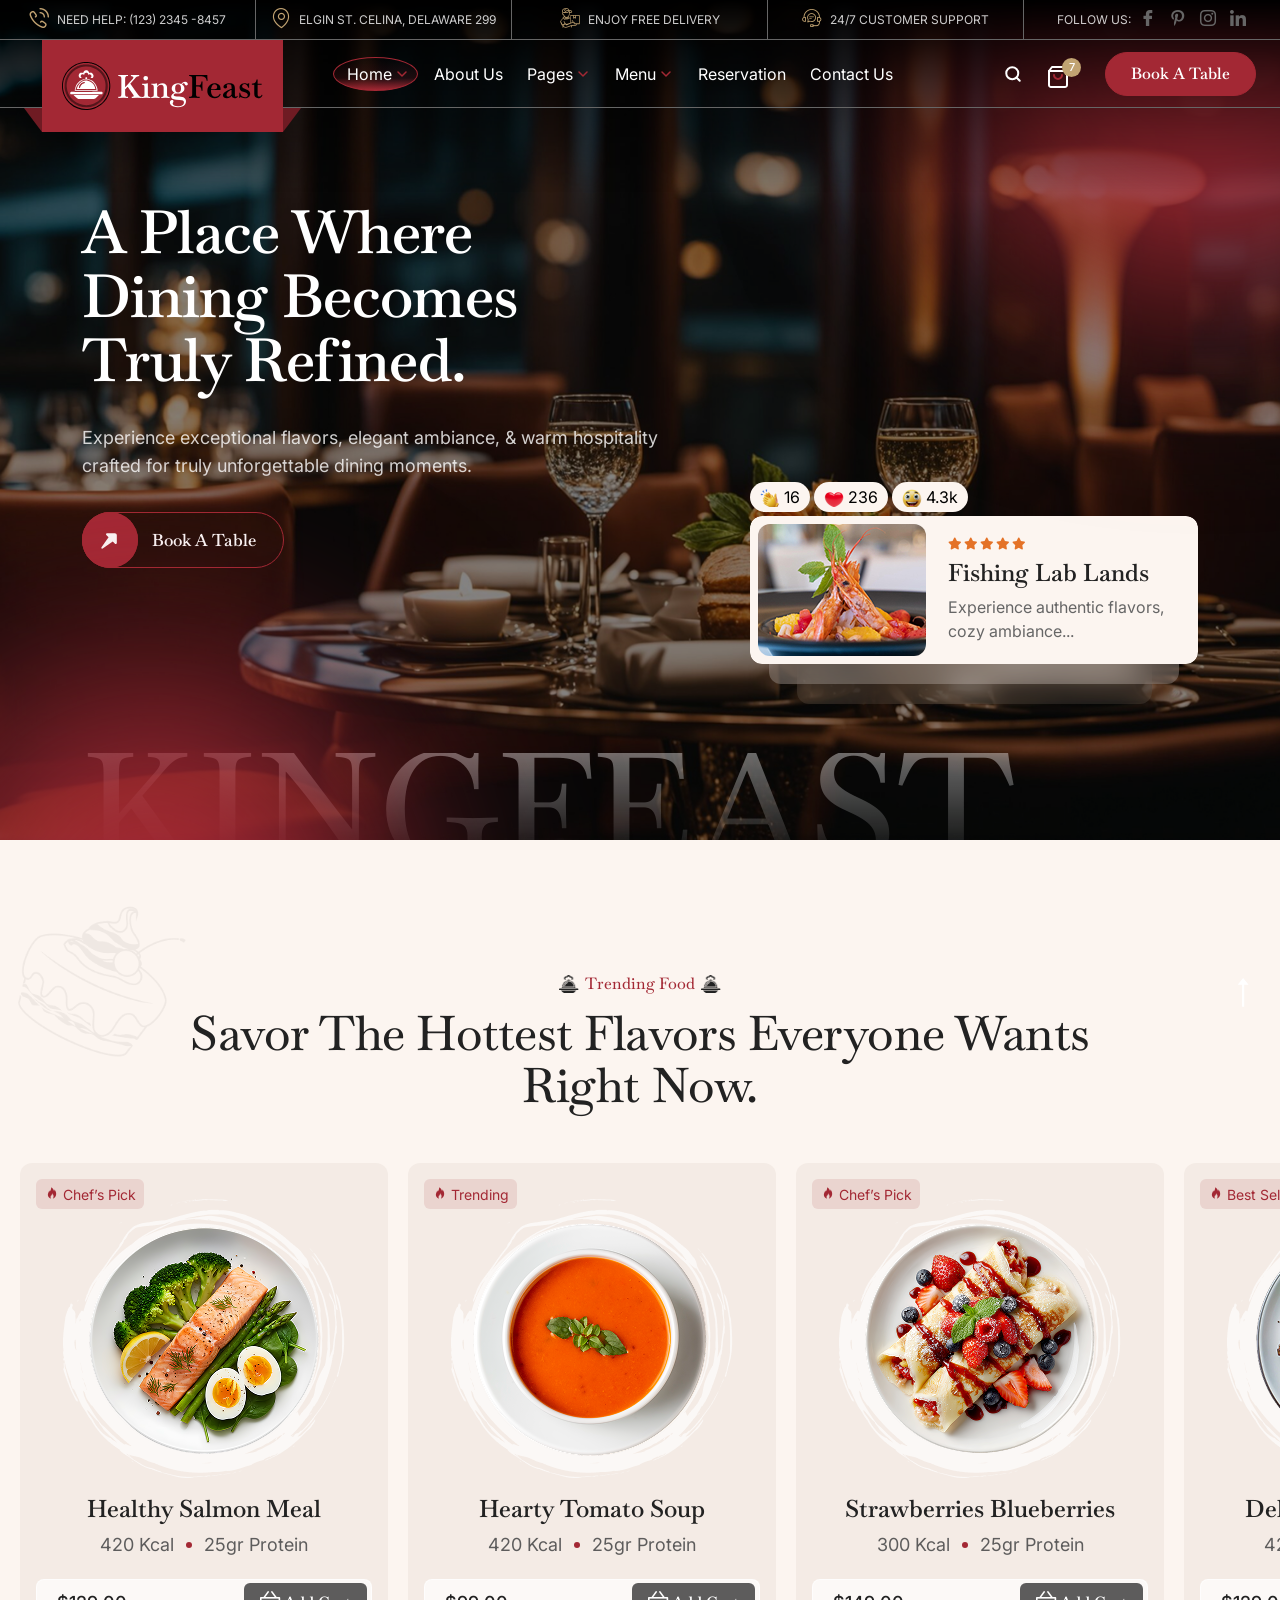
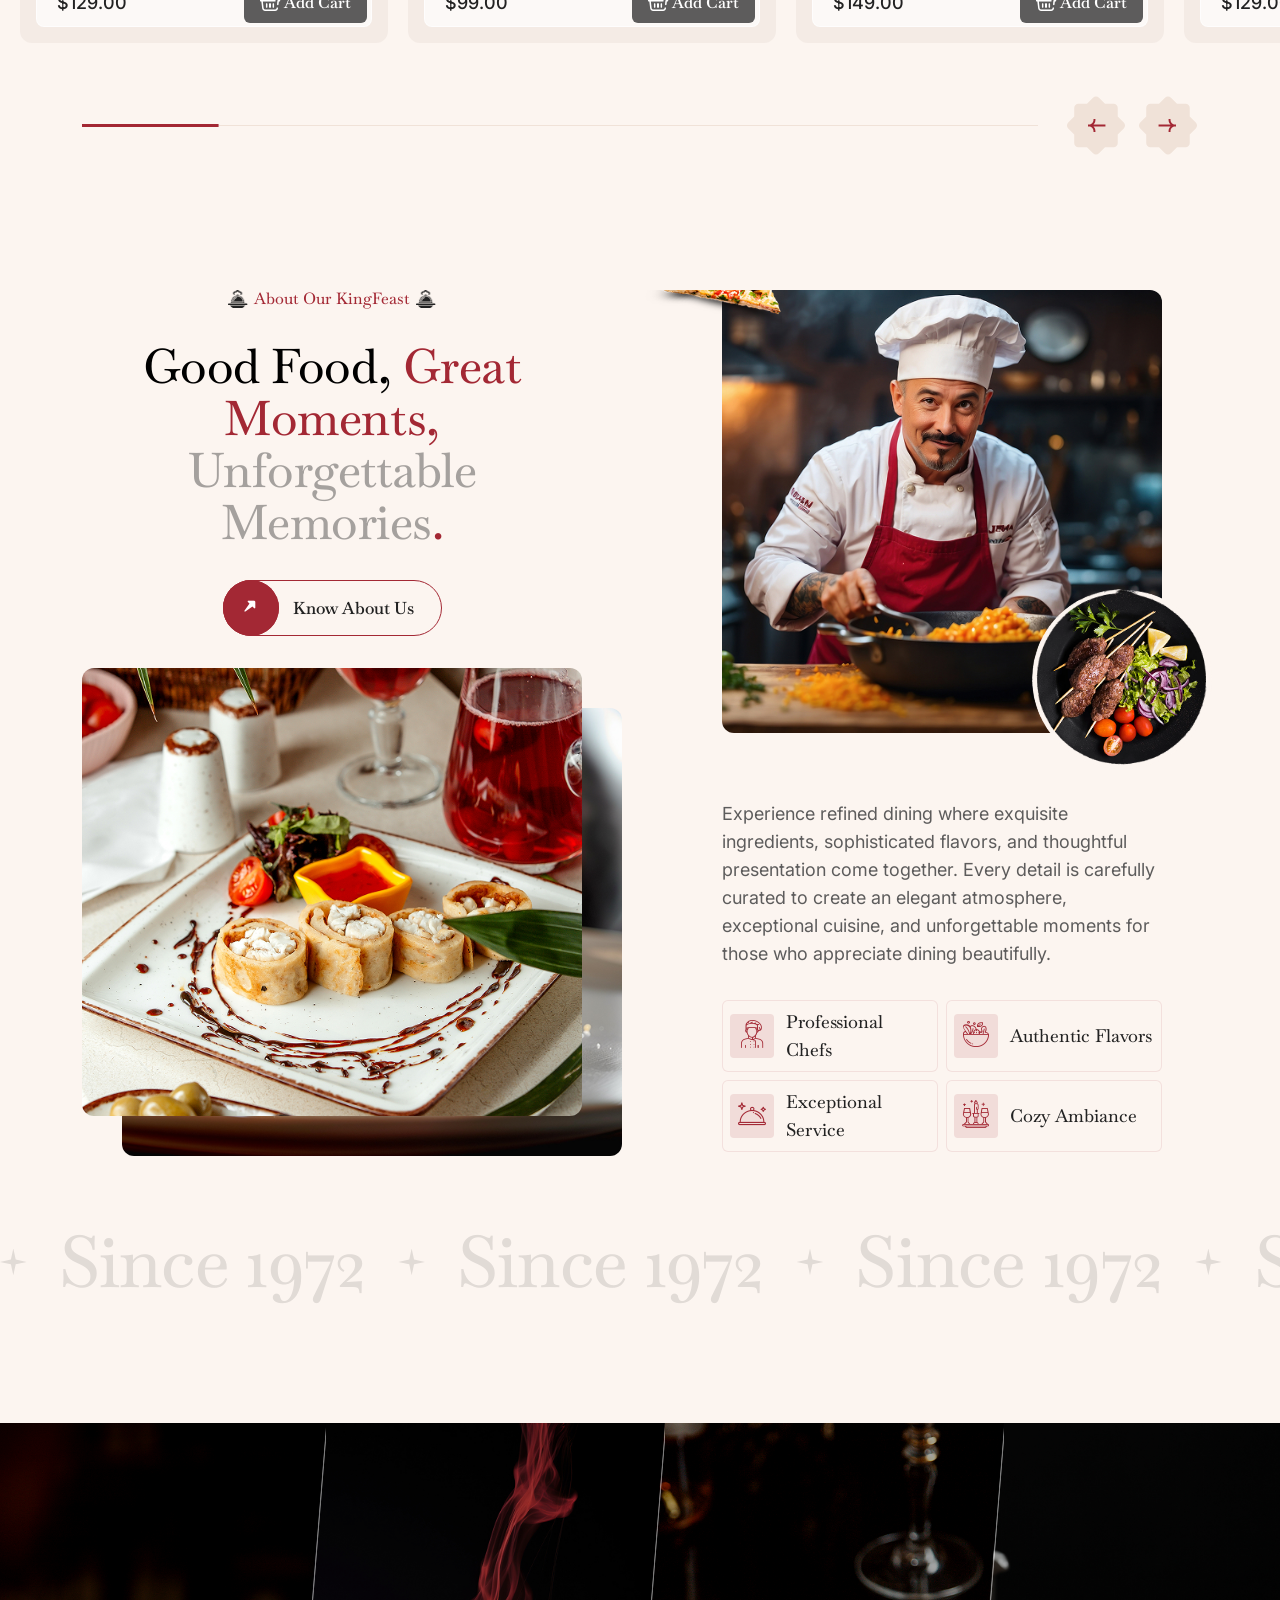
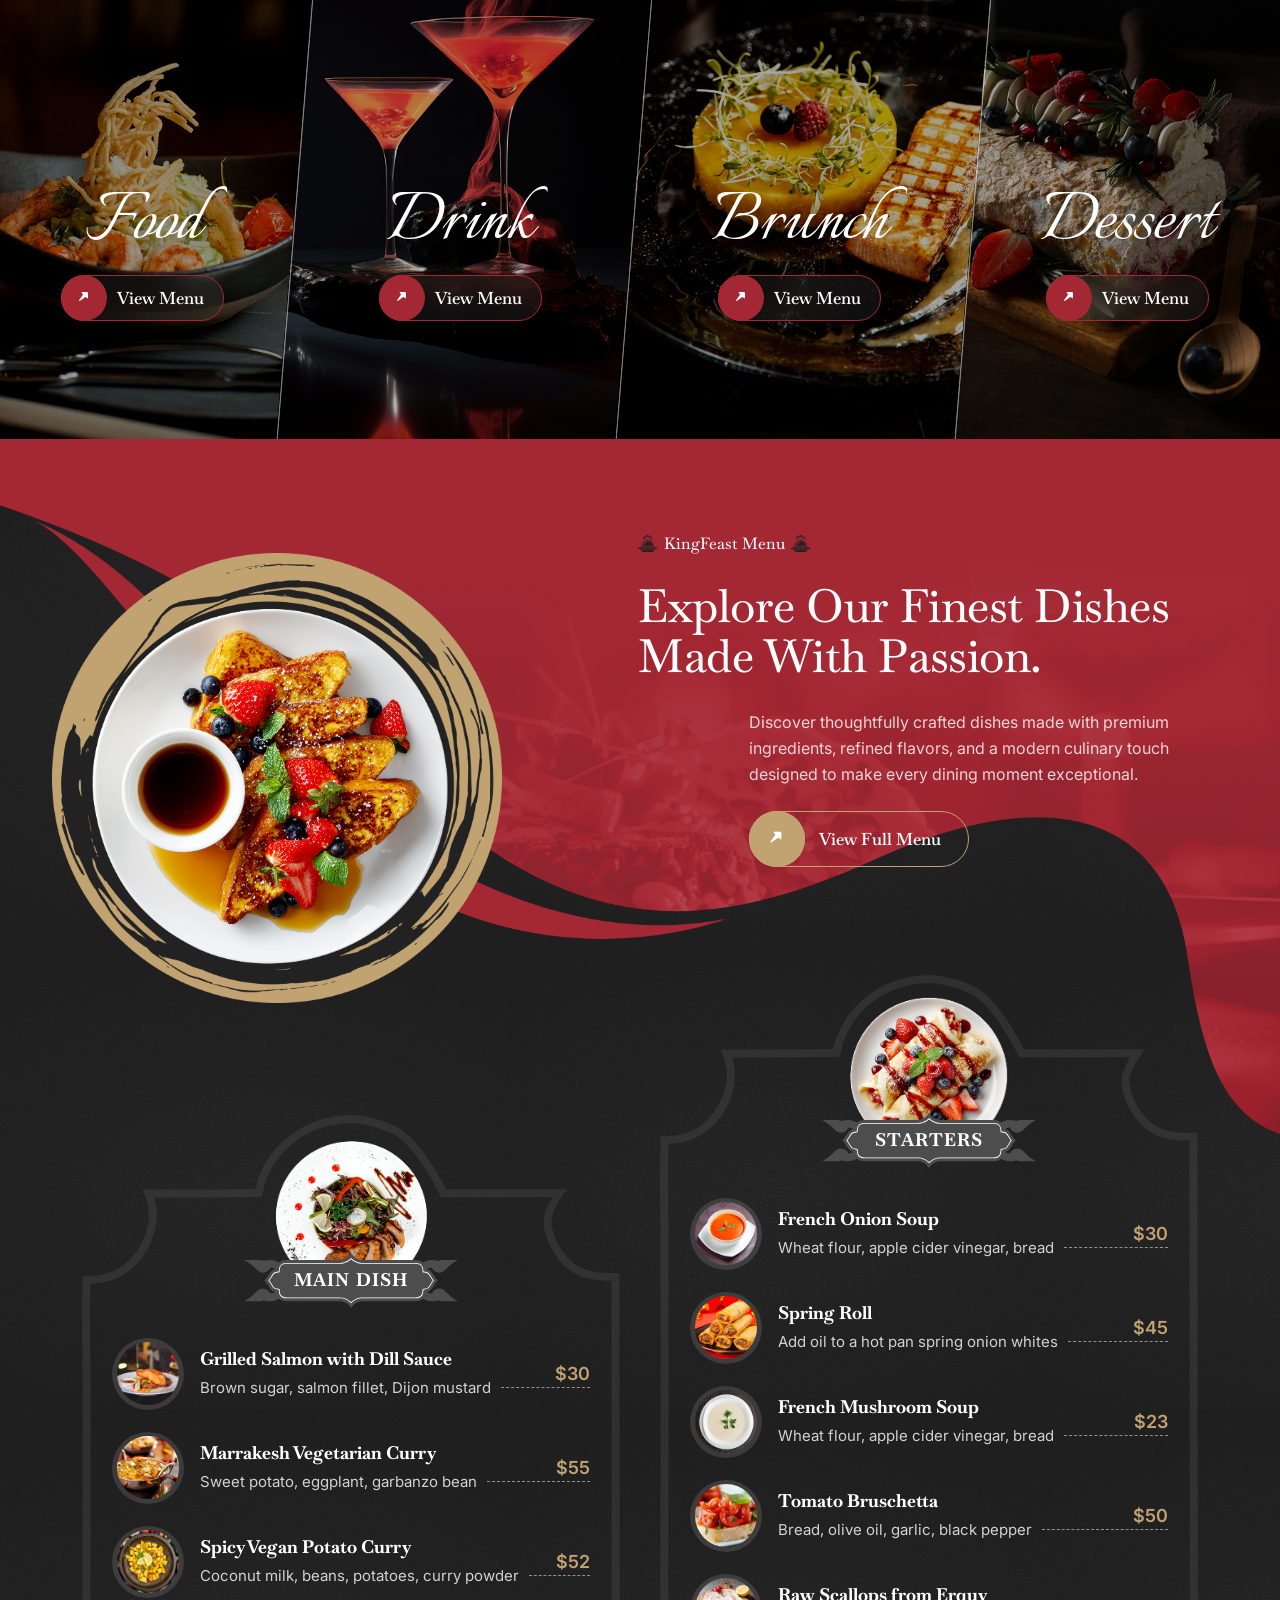
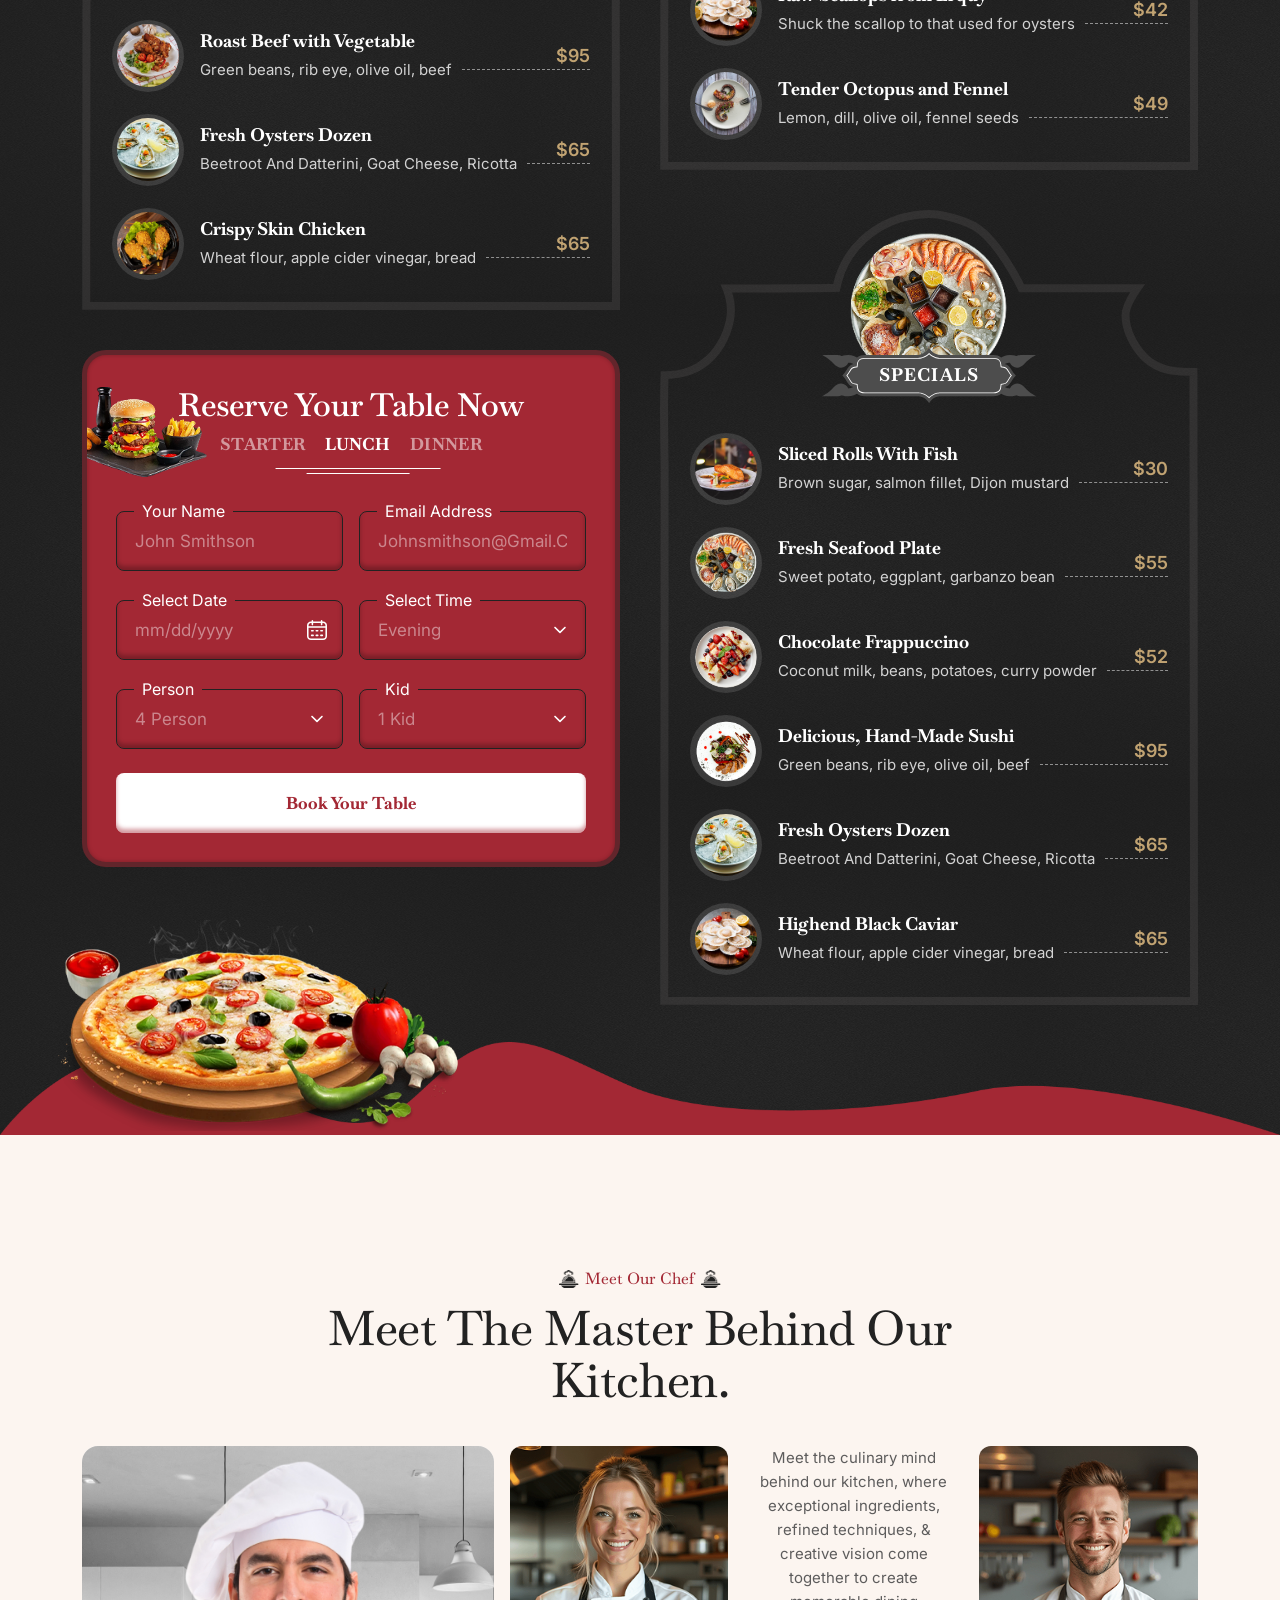
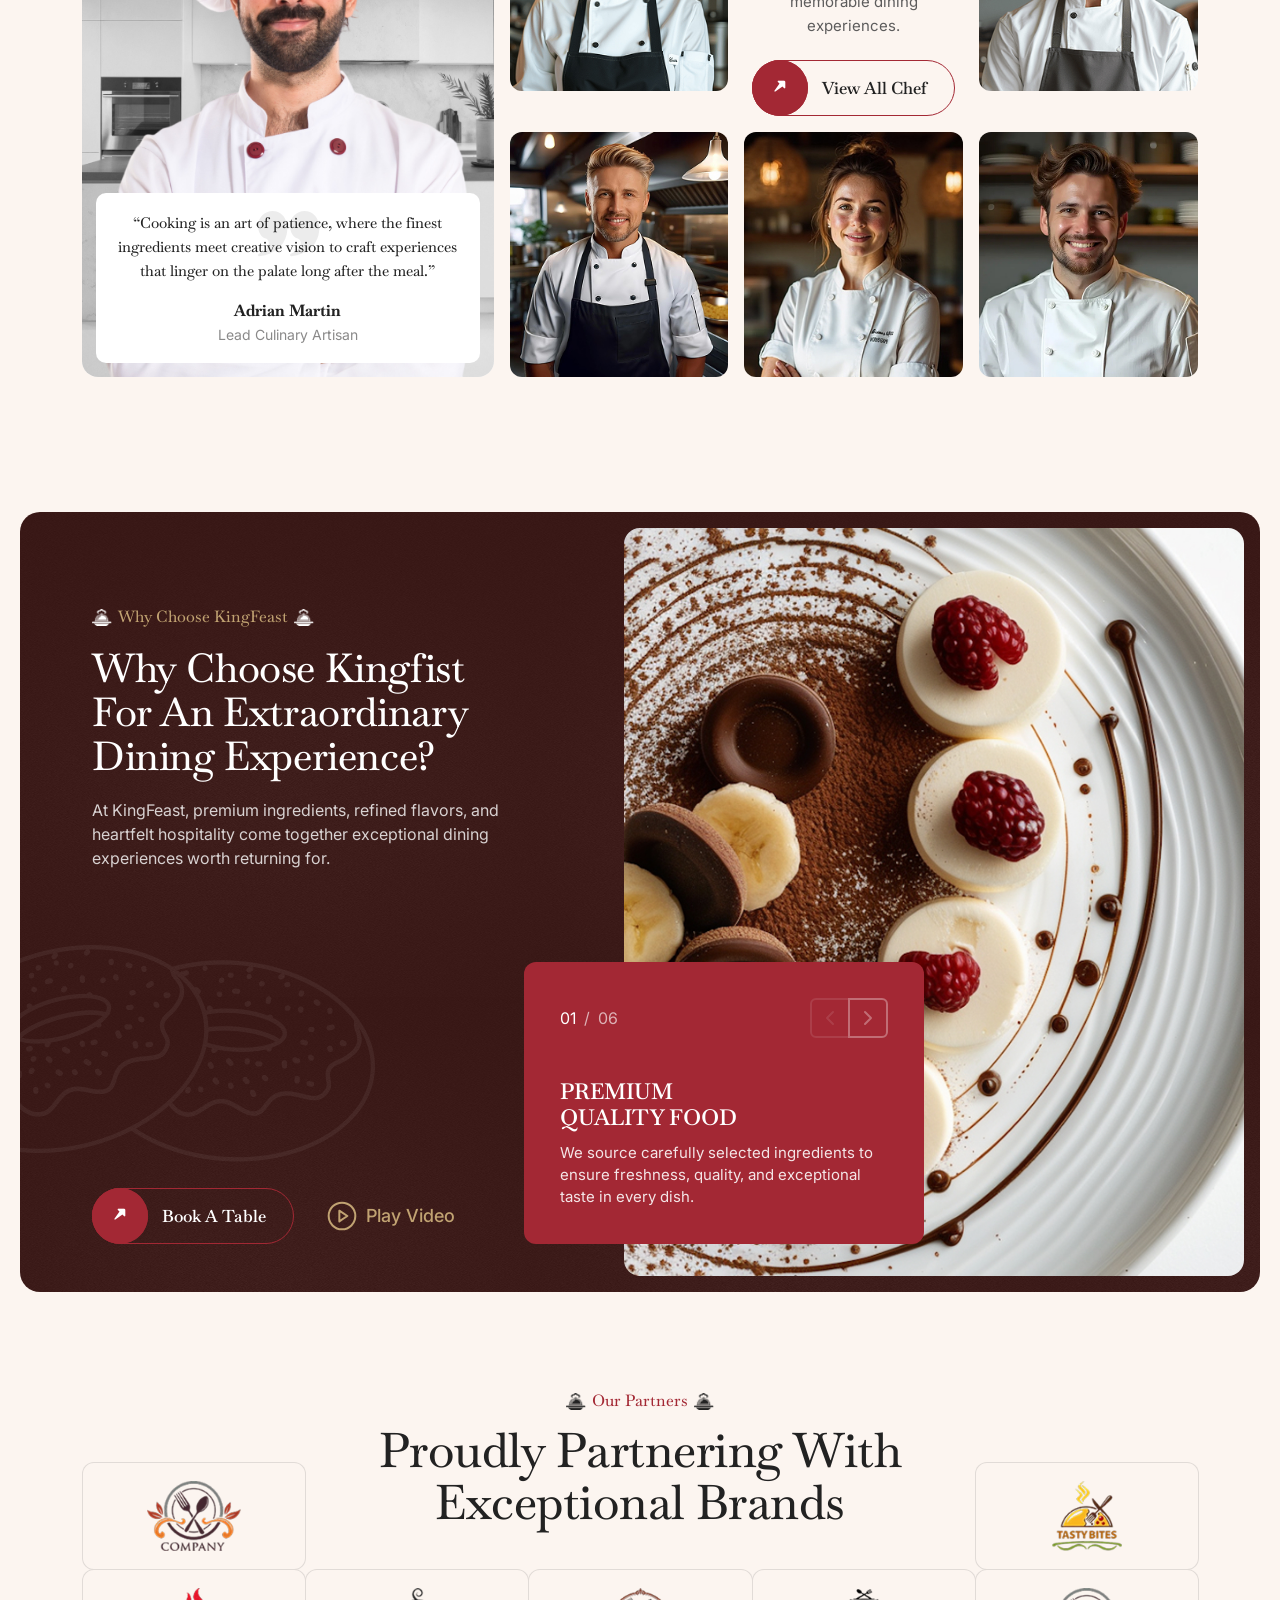
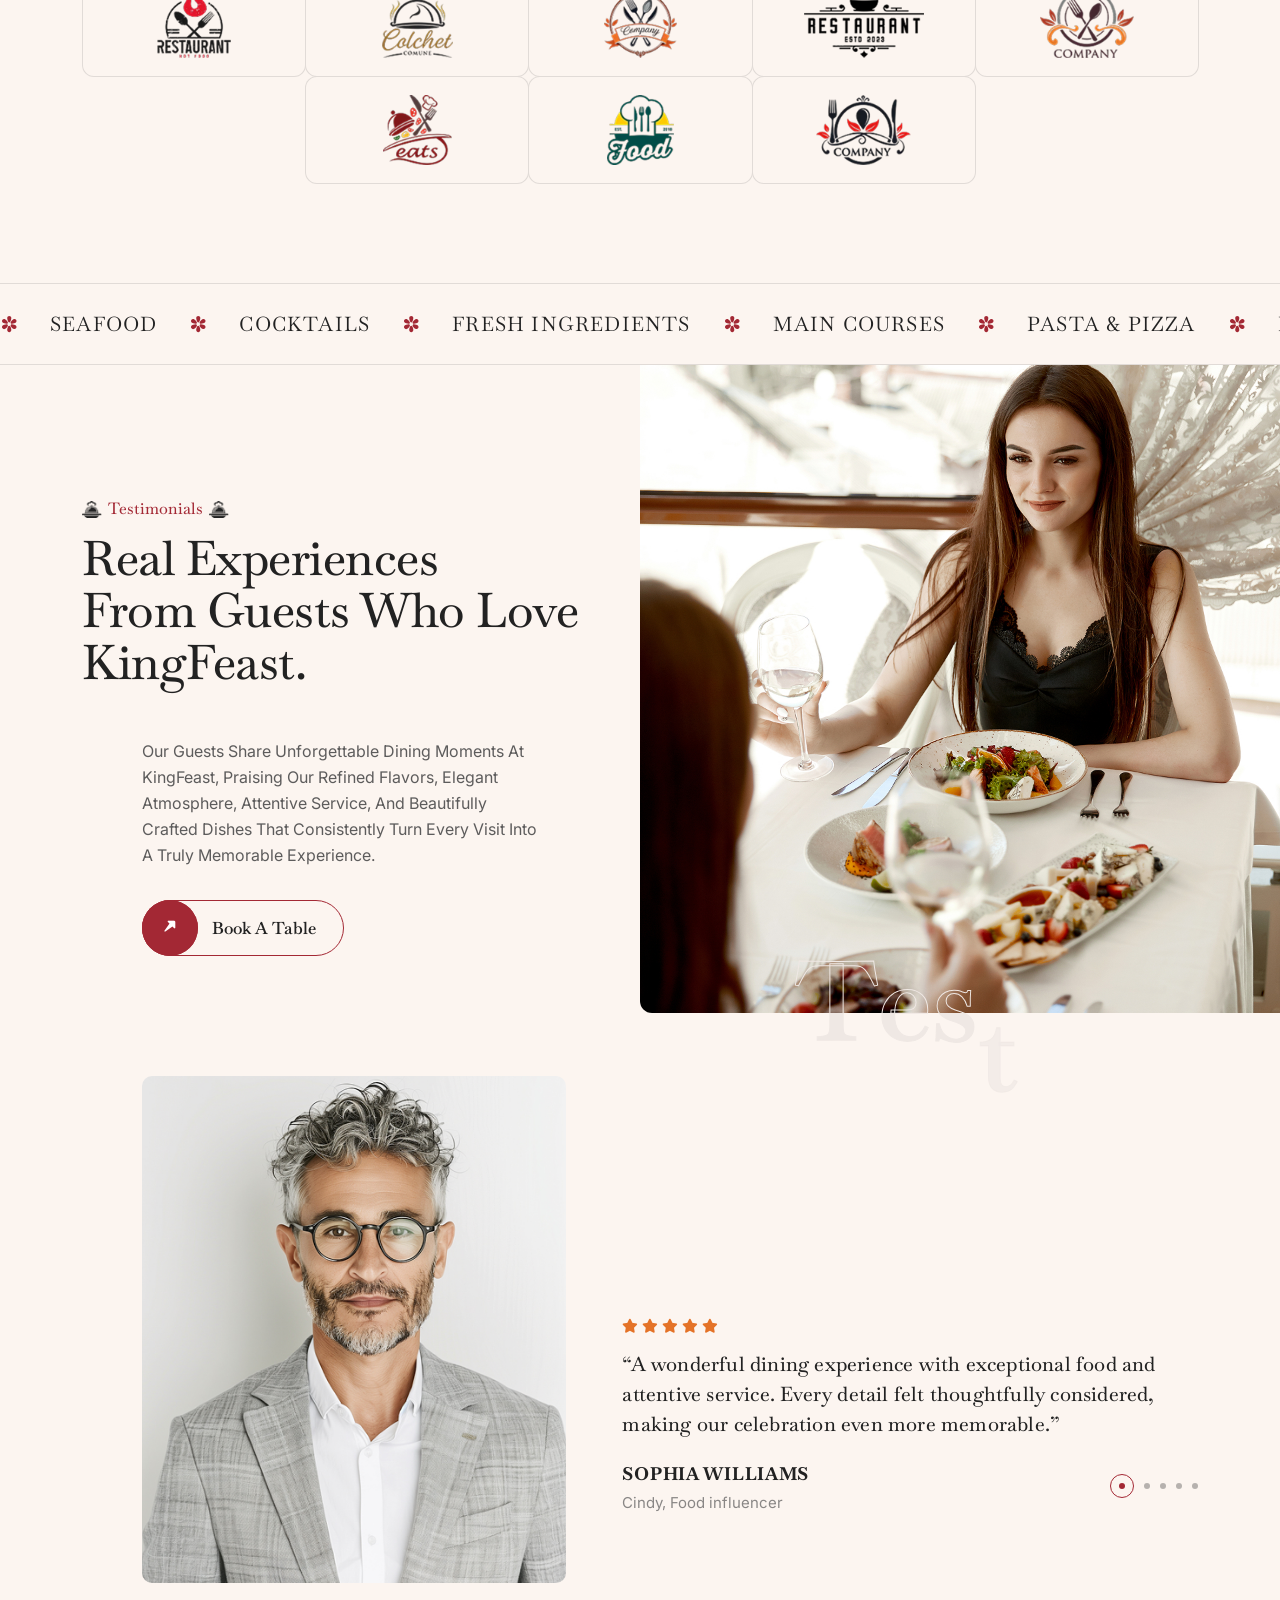
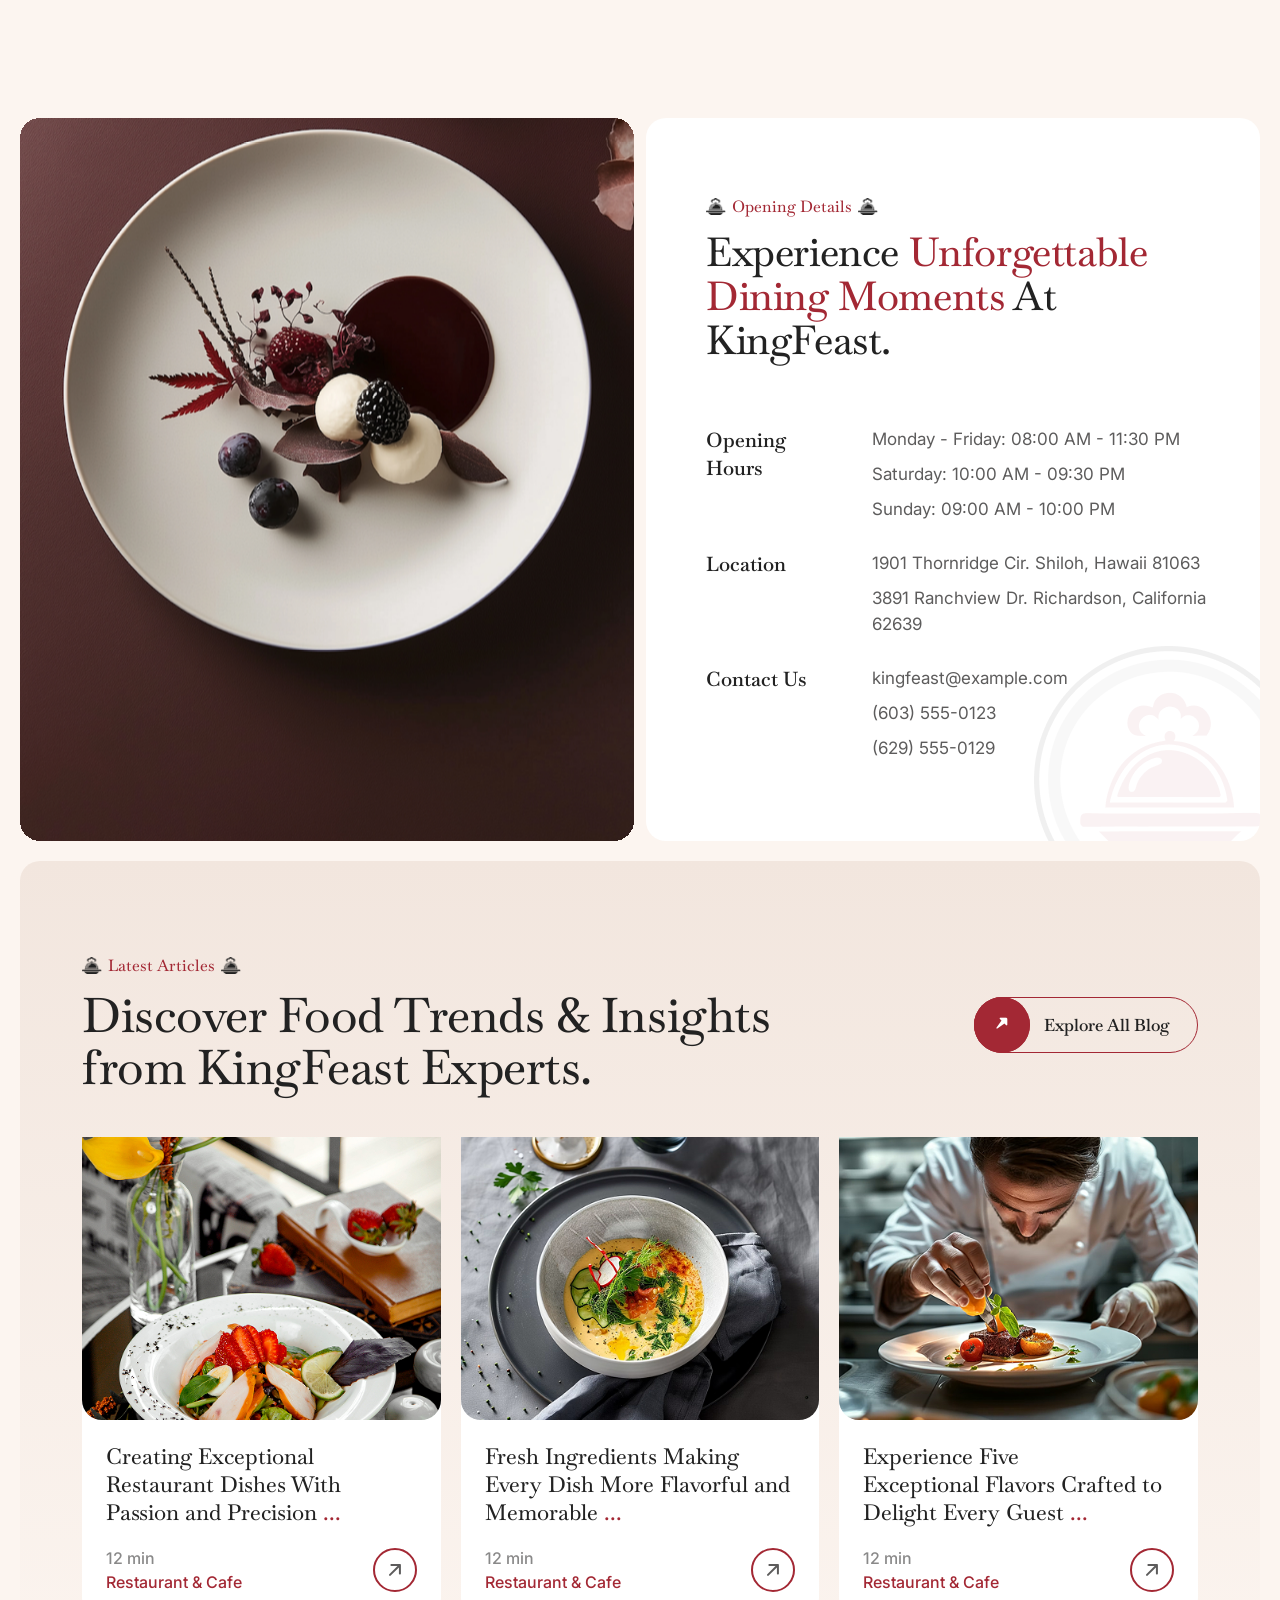
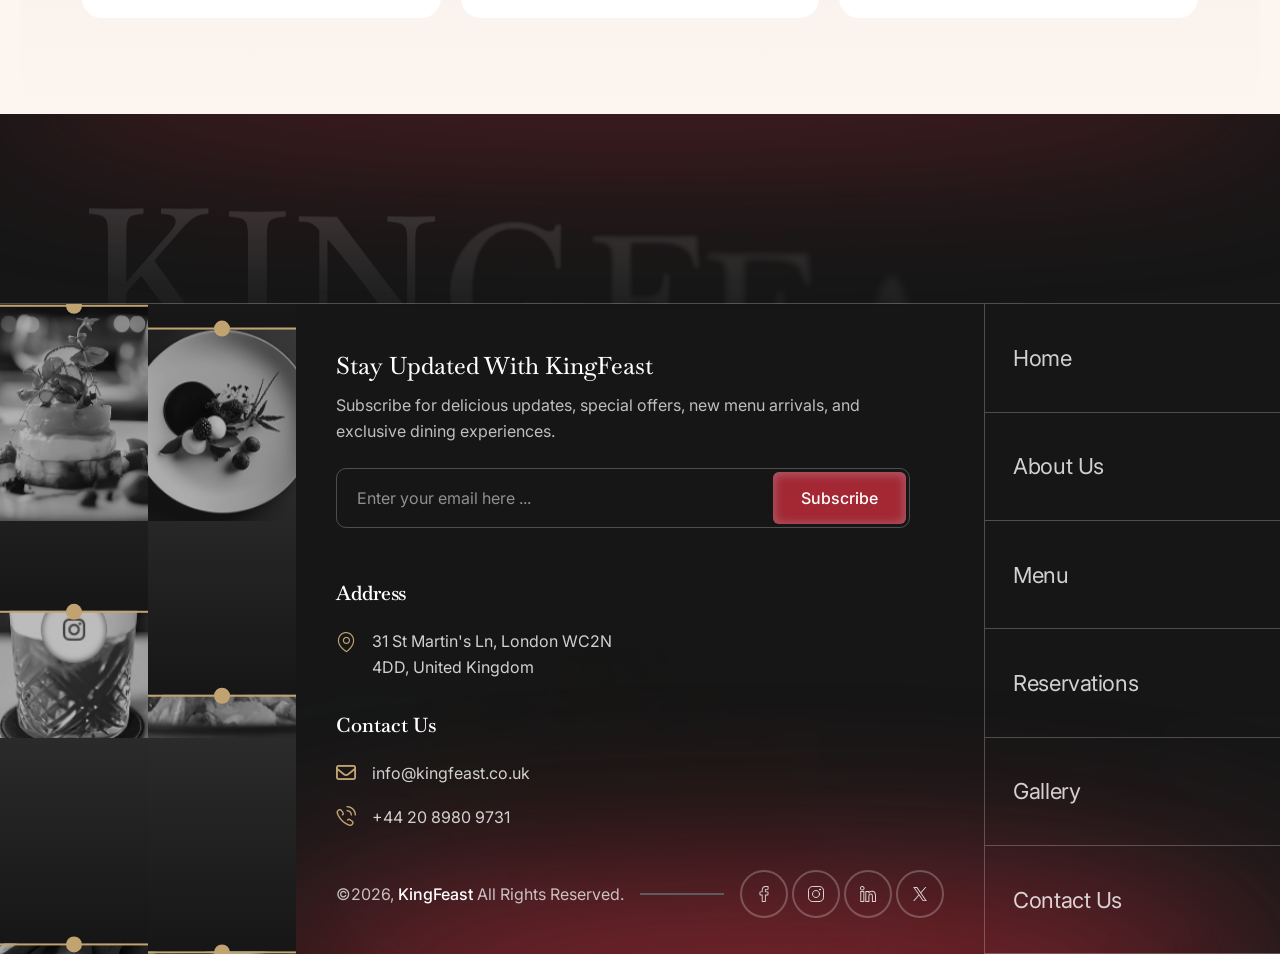
==== index.html @ 930e210a "h1-50%" ====
<!Doctype html>
<html class="no-js" lang="zxx">
    
    <head>
        <meta charset="utf-8">
        <meta http-equiv="x-ua-compatible" content="ie=edge">
        <title>KingFeast - Restaurant WordPress Theme</title>
        <meta name="description" content="">
        <meta name="viewport" content="width=device-width, initial-scale=1">
		<link rel="shortcut icon" type="image/x-icon" href="assets/img/favicon.png">
        <!-- Place favicon.ico in the root directory -->


		<!-- all-CSS-link-here -->
        <link rel="stylesheet" href="assets/css/bootstrap.min.css">
        <link rel="stylesheet" href="assets/css/swiper-bundle.min.css">
        <link rel="stylesheet" href="assets/css/all.min.css">
        <link rel="stylesheet" href="assets/css/odometer.min.css">
        <link rel="stylesheet" href="assets/css/nice-select.css">
        <link rel="stylesheet" href="assets/css/animate.css">
        <link rel="stylesheet" href="assets/css/magnific-popup.css">
        <link rel="stylesheet" href="assets/css/nice-select.css">
        <link rel="stylesheet" href="assets/css/flaticon_kingfeast.css">
        <link rel="stylesheet" href="assets/css/main.css">
    </head>

    <body class="kf-home-1" >

            
        <div class="kf-home-1-wrapper ">

            <!-- start preloader -->
            <div class="sb-preloader-1" role="status" aria-label="Loading Saasbit">
                <div class="top">
                    <div class="logo-elm js-in">
                        <img src="assets/img/logo/logo-1.svg" alt="">
                    </div>
                    <p class="label js-in">Loading experience</p>
                </div>

                <div class="middle">
                    <div class="words">
                        <span class="word">Automate<span>.</span></span>
                        <span class="word">Engage<span>.</span></span>
                        <span class="word">Convert<span>.</span></span>
                        <span class="word">Grow<span>.</span></span>
                    </div>
                </div>

                <div class="bottom">
                    <div class="counter js-in">
                        <span class="count">0</span>
                        <span class="percent">%</span>
                    </div>
                    <p class="note js-in">Smart conversations that turn every visitor into growth.</p>
                </div>

                <div class="bar"><span></span></div>

                <svg class="curve" viewBox="0 0 1440 160" preserveAspectRatio="none" aria-hidden="true">
                    <path d="M0 0H1440Q720 160 0 0Z"></path>
                </svg>
            </div>
            <!-- end preloader -->


            <!-- header-start -->
            <header class="kf-header-1-area">

                <!-- top -->
                <div class="kf-header-1-top d-xl-block d-none">
                    <div class="kf-header-1-top-wrap">

                        <!-- contact -->
                        <div class="kf-header-1-top-contact">
                            <div class="kf-header-1-top-item">
                                <i class="flaticon-phone-call flaticon"></i>
                                <p class="kf-p-1"><a href="tel:+12323458457">Need help: (123) 2345 -8457</a></p>
                            </div>
                            <div class="kf-header-1-top-item">
                                <i class="flaticon-location-pin flaticon"></i>
                                <p class="kf-p-1">Elgin St. Celina, Delaware 299</p>
                            </div>
                            <div class="kf-header-1-top-item">
                                <i class="flaticon-delivery-man flaticon"></i>
                                <p class="kf-p-1">Enjoy free delivery</p>
                            </div>
                            <div class="kf-header-1-top-item">
                                <i class="flaticon-call-center flaticon"></i>
                                <p class="kf-p-1">24/7 customer support</p>
                            </div>
                        </div>

                        <!-- social -->
                        <div class="kf-header-1-top-social">
                            <p class="kf-p-1 title">follow us:</p>
                            <div class="kf-header-1-top-social-link">
                                <a href="#" aria-label="Facebook"><i class="flaticon-facebook-logo"></i></a>
                                <a href="#" aria-label="Pinterest"><i class="flaticon-pinterest"></i></a>
                                <a href="#" aria-label="Instagram"><i class="flaticon-instagram"></i></a>
                                <a href="#" aria-label="LinkedIn"><i class="flaticon-linkedin-logo"></i></a>
                            </div>
                        </div>

                    </div>
                </div>

                <!-- bottom -->
                <div class="kf-header-1-bottom">
                    <div class="kf-header-1-bottom-wrap">

                        <!-- logo -->
                        <div class="kf-header-1-logo-box">
                            <a href="index.html" class="kf-header-1-logo-elm">
                                <div class="kf-header-1-logo-img">
                                    <img src="assets/img/logo/logo-1.svg" alt="KingFeast">
                                </div>
                            </a>
                        </div>

                        <!-- menu -->
                        <div class="kf-header-1-menu d-xl-block d-none">
                            <nav class="kf-main-navigation">
                                <ul id="main-nav" class="nav navbar-nav">

                                    <li class="dropdown active">
                                        <a href="#">
                                            Home
                                            <span class="menu-arrow"><svg width="16" height="16" viewBox="0 0 16 16" fill="none" aria-hidden="true"><path d="M4 6L8 10L12 6" stroke="currentColor" stroke-width="1.5" stroke-linecap="round" stroke-linejoin="round"/></svg></span>
                                        </a>
                                        <ul class="dropdown-menu clearfix">
                                            <li><a href="index.html">Home One</a></li>
                                            <li><a href="index-2.html">Home Two</a></li>
                                            <li><a href="index-3.html">Home Three</a></li>
                                        </ul>
                                    </li>

                                    <li>
                                        <a href="about-us.html">About Us</a>
                                    </li>

                                    <li class="dropdown">
                                        <a href="#">
                                            Pages
                                            <span class="menu-arrow"><svg width="16" height="16" viewBox="0 0 16 16" fill="none" aria-hidden="true"><path d="M4 6L8 10L12 6" stroke="currentColor" stroke-width="1.5" stroke-linecap="round" stroke-linejoin="round"/></svg></span>
                                        </a>
                                        <ul class="dropdown-menu clearfix">
                                            <li><a href="team.html">Our Team</a></li>
                                            <li><a href="gallery.html">Gallery</a></li>
                                            <li><a href="testimonial.html">Testimonial</a></li>
                                            <li><a href="faqs.html">FAQs</a></li>
                                            <li><a href="404.html">404</a></li>
                                        </ul>
                                    </li>

                                    <li class="dropdown">
                                        <a href="#">
                                            Menu
                                            <span class="menu-arrow"><svg width="16" height="16" viewBox="0 0 16 16" fill="none" aria-hidden="true"><path d="M4 6L8 10L12 6" stroke="currentColor" stroke-width="1.5" stroke-linecap="round" stroke-linejoin="round"/></svg></span>
                                        </a>
                                        <ul class="dropdown-menu clearfix">
                                            <li><a href="menu.html">Menu Grid</a></li>
                                            <li><a href="menu-list.html">Menu List</a></li>
                                            <li><a href="menu-details.html">Menu Details</a></li>
                                        </ul>
                                    </li>

                                    <li>
                                        <a href="reservation.html">Reservation</a>
                                    </li>

                                    <li>
                                        <a href="contact-us.html">Contact Us</a>
                                    </li>

                                </ul>
                            </nav>
                        </div>

                        <!-- action-link -->
                        <div class="kf-header-1-action-link">

                            <!-- search-btn -->
                            <button type="button" class="kf-search-btn-1 search_btn_toggle" aria-label="Search">
                                <svg width="18" height="18" viewBox="0 0 18 18" fill="none" aria-hidden="true"><path d="M14.25 8.25C14.25 11.5637 11.5637 14.25 8.25 14.25C4.93629 14.25 2.25 11.5637 2.25 8.25C2.25 4.93629 4.93629 2.25 8.25 2.25C11.5637 2.25 14.25 4.93629 14.25 8.25Z" stroke="currentColor" stroke-width="2" stroke-linecap="round" stroke-linejoin="round"/><path d="M15.75 15.75L12.4875 12.4875" stroke="currentColor" stroke-width="2" stroke-linecap="round" stroke-linejoin="round"/></svg>
                                <span class="text">Search anything...</span>
                            </button>

                            <!-- cart-btn -->
                            <a href="#" class="kf-cart-btn-1" aria-label="Cart">
                                <svg width="24" height="24" viewBox="0 0 24 24" fill="none" aria-hidden="true"><path d="M6 2L3 6V20C3 20.5304 3.21071 21.0391 3.58579 21.4142C3.96086 21.7893 4.46957 22 5 22H19C19.5304 22 20.0391 21.7893 20.4142 21.4142C20.7893 21.0391 21 20.5304 21 20V6L18 2H6Z" stroke="currentColor" stroke-width="2" stroke-linecap="round" stroke-linejoin="round"/><path d="M3 6H21" stroke="currentColor" stroke-width="2" stroke-linecap="round" stroke-linejoin="round"/><path class="smile" d="M16 10C16 11.0609 15.5786 12.0783 14.8284 12.8284C14.0783 13.5786 13.0609 14 12 14C10.9391 14 9.92172 13.5786 9.17157 12.8284C8.42143 12.0783 8 11.0609 8 10" stroke-width="2" stroke-linecap="round" stroke-linejoin="round"/></svg>
                                <span class="count">7</span>
                            </a>

                            <!-- book-btn -->
                            <a href="#" class="kf-header-1-button">Book A Table</a>

                            <!-- offcanvas-btn -->
                            <button type="button" class="kf-offcanvas-btn-1 offcanvas_toggle" aria-label="Open menu">
                                <i class="fa-solid fa-bars"></i>
                            </button>
                        </div>

                    </div>
                </div>

            </header>
            <!-- header-end -->

            <!-- hero-start -->
            <section class="kf-hero-1-area">

                <!-- bg-color-glow -->
                <span class="kf-hero-1-glow kf-hero-1-glow-1"></span>
                <span class="kf-hero-1-glow kf-hero-1-glow-2"></span>

                <!-- slider -->
                <div class="kf-hero-1-slider">
                    <div class="swiper-wrapper">

                        <div class="swiper-slide">
                            <div class="kf-hero-1-item">
                                <div class="kf-hero-1-img wa-img-cover wa-fix">
                                    <img src="assets/img/hero/h1-img-1.jpg" alt="">
                                </div>
                                <div class="container kf-container-1">
                                    <div class="kf-hero-1-content">
                                        <h1 class="kf-h-1 kf-hero-1-title">A Place Where Dining Becomes Truly Refined.</h1>
                                        <p class="kf-p-1 kf-hero-1-disc">Experience exceptional flavors, elegant ambiance, &amp; warm hospitality crafted for truly unforgettable dining moments.</p>
                                        <a href="#" class="kf-pr-btn-1">
                                            <span class="bg"></span>
                                            <span class="icon"><span class="arrow"><svg width="24" height="24" viewBox="0 0 24 24" fill="none" aria-hidden="true"><path d="M18.825 7.19098V14.9526C18.825 15.3893 18.5628 15.7792 18.1595 15.9472C17.7566 16.1152 17.2995 16.0212 16.9904 15.7119L14.7192 13.4406L4.71298 20.5033C4.55844 20.6108 4.38355 20.6646 4.20898 20.6646C3.98061 20.6646 3.7588 20.5772 3.5908 20.4092C3.28827 20.1068 3.24791 19.6364 3.49663 19.287L10.5595 9.28082L8.2879 7.00954C7.97881 6.70044 7.88497 6.24353 8.05297 5.84026C8.22097 5.43716 8.61045 5.17499 9.04752 5.17499H16.809C17.9177 5.17498 18.825 6.08225 18.825 7.19098Z" fill="currentColor"/></svg></span><span class="circle"></span></span>
                                            <span class="text">Book A Table</span>
                                        </a>
                                    </div>
                                </div>
                            </div>
                        </div>

                        <div class="swiper-slide">
                            <div class="kf-hero-1-item">
                                <div class="kf-hero-1-img wa-img-cover wa-fix">
                                    <img src="assets/img/hero/h1-img-2.jpg" alt="">
                                </div>
                                <div class="container kf-container-1">
                                    <div class="kf-hero-1-content">
                                        <h1 class="kf-h-1 kf-hero-1-title">A Place Where Dining Becomes Truly Refined.</h1>
                                        <p class="kf-p-1 kf-hero-1-disc">Experience exceptional flavors, elegant ambiance, &amp; warm hospitality crafted for truly unforgettable dining moments.</p>
                                        <a href="#" class="kf-pr-btn-1">
                                            <span class="bg"></span>
                                            <span class="icon"><span class="arrow"><svg width="24" height="24" viewBox="0 0 24 24" fill="none" aria-hidden="true"><path d="M18.825 7.19098V14.9526C18.825 15.3893 18.5628 15.7792 18.1595 15.9472C17.7566 16.1152 17.2995 16.0212 16.9904 15.7119L14.7192 13.4406L4.71298 20.5033C4.55844 20.6108 4.38355 20.6646 4.20898 20.6646C3.98061 20.6646 3.7588 20.5772 3.5908 20.4092C3.28827 20.1068 3.24791 19.6364 3.49663 19.287L10.5595 9.28082L8.2879 7.00954C7.97881 6.70044 7.88497 6.24353 8.05297 5.84026C8.22097 5.43716 8.61045 5.17499 9.04752 5.17499H16.809C17.9177 5.17498 18.825 6.08225 18.825 7.19098Z" fill="currentColor"/></svg></span><span class="circle"></span></span>
                                            <span class="text">Book A Table</span>
                                        </a>
                                    </div>
                                </div>
                            </div>
                        </div>

                        <div class="swiper-slide">
                            <div class="kf-hero-1-item">
                                <div class="kf-hero-1-img wa-img-cover wa-fix">
                                    <img src="assets/img/hero/h1-img-3.jpg" alt="">
                                </div>
                                <div class="container kf-container-1">
                                    <div class="kf-hero-1-content">
                                        <h1 class="kf-h-1 kf-hero-1-title">A Place Where Dining Becomes Truly Refined.</h1>
                                        <p class="kf-p-1 kf-hero-1-disc">Experience exceptional flavors, elegant ambiance, &amp; warm hospitality crafted for truly unforgettable dining moments.</p>
                                        <a href="#" class="kf-pr-btn-1">
                                            <span class="bg"></span>
                                            <span class="icon"><span class="arrow"><svg width="24" height="24" viewBox="0 0 24 24" fill="none" aria-hidden="true"><path d="M18.825 7.19098V14.9526C18.825 15.3893 18.5628 15.7792 18.1595 15.9472C17.7566 16.1152 17.2995 16.0212 16.9904 15.7119L14.7192 13.4406L4.71298 20.5033C4.55844 20.6108 4.38355 20.6646 4.20898 20.6646C3.98061 20.6646 3.7588 20.5772 3.5908 20.4092C3.28827 20.1068 3.24791 19.6364 3.49663 19.287L10.5595 9.28082L8.2879 7.00954C7.97881 6.70044 7.88497 6.24353 8.05297 5.84026C8.22097 5.43716 8.61045 5.17499 9.04752 5.17499H16.809C17.9177 5.17498 18.825 6.08225 18.825 7.19098Z" fill="currentColor"/></svg></span><span class="circle"></span></span>
                                            <span class="text">Book A Table</span>
                                        </a>
                                    </div>
                                </div>
                            </div>
                        </div>

                    </div>
                </div>

                <!-- card + big title -->
                <div class="kf-hero-1-bottom">
                    <div class="container kf-container-1 kf-hero-1-bottom-container">

                        <!-- food card -->
                        <div class="kf-hero-1-card-wrap">

                            <div class="kf-hero-1-card-meta">
                                <div class="kf-hero-1-card-meta-item">
                                    <div class="kf-hero-1-card-meta-icon wa-img-cover wa-fix">
                                        <img src="assets/img/hero/h1-emoji-1.png" alt="">
                                    </div>
                                    <span>16</span>
                                </div>
                                <div class="kf-hero-1-card-meta-item">
                                    <div class="kf-hero-1-card-meta-icon wa-img-cover wa-fix">
                                        <img src="assets/img/hero/h1-emoji-2.png" alt="">
                                    </div>
                                    <span>236</span>
                                </div>
                                <div class="kf-hero-1-card-meta-item">
                                    <div class="kf-hero-1-card-meta-icon wa-img-cover wa-fix">
                                        <img src="assets/img/hero/h1-emoji-3.png" alt="">
                                    </div>
                                    <span>4.3k</span>
                                </div>
                            </div>

                            <div class="kf-hero-1-card-box">
                                <div class="kf-hero-1-card-slider ">
                                    <div class="swiper-wrapper">

                                        <div class="swiper-slide">
                                            <div class="kf-hero-1-card">
                                                <div class="kf-hero-1-card-img wa-img-cover wa-fix">
                                                    <img src="assets/img/hero/h1-card-img-1.jpg" alt="">
                                                </div>
                                                <div class="kf-hero-1-card-content">
                                                    <div class="kf-hero-1-card-top">
                                                        <div class="kf-hero-1-card-star">
                                                            <i class="fa-solid fa-star"></i>
                                                            <i class="fa-solid fa-star"></i>
                                                            <i class="fa-solid fa-star"></i>
                                                            <i class="fa-solid fa-star"></i>
                                                            <i class="fa-solid fa-star"></i>
                                                        </div>
                                                        <h6 class="kf-h-1 title">Fishing Lab Lands</h6>
                                                    </div>
                                                    <p class="kf-p-1 disc">Experience authentic flavors, cozy ambiance...</p>
                                                </div>
                                            </div>
                                        </div>

                                        <div class="swiper-slide">
                                            <div class="kf-hero-1-card">
                                                <div class="kf-hero-1-card-img wa-img-cover wa-fix">
                                                    <img src="assets/img/hero/h1-card-img-2.jpg" alt="">
                                                </div>
                                                <div class="kf-hero-1-card-content">
                                                    <div class="kf-hero-1-card-top">
                                                        <div class="kf-hero-1-card-star">
                                                            <i class="fa-solid fa-star"></i>
                                                            <i class="fa-solid fa-star"></i>
                                                            <i class="fa-solid fa-star"></i>
                                                            <i class="fa-solid fa-star"></i>
                                                            <i class="fa-solid fa-star"></i>
                                                        </div>
                                                        <h6 class="kf-h-1 title">Signature Steak</h6>
                                                    </div>
                                                    <p class="kf-p-1 disc">Tender cuts, plated fresh by our chefs...</p>
                                                </div>
                                            </div>
                                        </div>

                                    </div>
                                </div>
                            </div>
                        </div>

                        <!-- big title -->
                        <div class="kf-hero-1-big-title kf-h-1" aria-hidden="true">Kingfeast</div>

                    </div>
                </div>

                <!-- top-overly -->
                <span class="kf-hero-1-top-overly"></span>

            </section>
            <!-- hero-end -->

            <!-- products-start -->
            <section class="kf-products-1-area pt-135 pb-135">


                <!-- shape -->
                <div class="kf-products-1-shape wa-img-cover wa-fix">
                    <img src="assets/img/products/p1-bg-vector.png" alt="">
                </div>

                <!-- title -->
                <div class="container kf-container-1">
                    <div class="kf-products-1-sec-title">
                        <div class="kf-subtitle-1">
                            <div class="kf-subtitle-1-icon">
                                <img src="assets/img/vector/subtitle-1-Icon.png" alt="">
                            </div>
                            <p class="kf-subtitle-1-text">Trending Food</p>
                            <div class="kf-subtitle-1-icon">
                                <img src="assets/img/vector/subtitle-1-Icon.png" alt="">
                            </div>
                        </div>
                        <h2 class="kf-sec-title-1">Savor the hottest flavors everyone wants right now.</h2>
                    </div>
                </div>

                <!-- slider -->
                <div class="kf-products-1-slider swiper">
                    <div class="swiper-wrapper">

                        <div class="swiper-slide">
                            <div class="kf-products-1-card">
                                <div class="kf-products-1-card-tag">
                                    <i class="flaticon-hot-sale"></i>
                                    <span>Chef’s Pick</span>
                                </div>
                                <div class="kf-products-1-card-img">
                                    <div class="kf-products-1-card-ring" data-mask-image="assets/img/products/p1-img-ring.png"></div>
                                    <div class="kf-products-1-card-dish wa-img-cover wa-fix">
                                        <img src="assets/img/products/p1-img-1.png" alt="Healthy Salmon Meal">
                                    </div>
                                </div>
                                <div class="kf-products-1-card-content">
                                    <h5 class="kf-h-1 title"><a href="#">Healthy Salmon Meal</a></h5>
                                    <div class="kf-products-1-card-meta">
                                        <p class="kf-p-1">420 Kcal</p>
                                        <span class="dot"></span>
                                        <p class="kf-p-1">25gr Protein</p>
                                    </div>
                                </div>
                                <div class="kf-products-1-card-buy">
                                    <p class="kf-p-1 price">$129.00</p>
                                    <a href="#" class="kf-products-1-card-cart">
                                        <i class="flaticon-shopping-cart"></i>
                                        <span>Add Cart</span>
                                    </a>
                                </div>
                            </div>
                        </div>

                        <div class="swiper-slide">
                            <div class="kf-products-1-card">
                                <div class="kf-products-1-card-tag">
                                    <i class="flaticon-hot-sale"></i>
                                    <span>Trending</span>
                                </div>
                                <div class="kf-products-1-card-img">
                                    <div class="kf-products-1-card-ring" data-mask-image="assets/img/products/p1-img-ring.png"></div>
                                    <div class="kf-products-1-card-dish wa-img-cover wa-fix">
                                        <img src="assets/img/products/p1-img-2.png" alt="Hearty Tomato Soup">
                                    </div>
                                </div>
                                <div class="kf-products-1-card-content">
                                    <h5 class="kf-h-1 title"><a href="#">Hearty Tomato Soup</a></h5>
                                    <div class="kf-products-1-card-meta">
                                        <p class="kf-p-1">420 Kcal</p>
                                        <span class="dot"></span>
                                        <p class="kf-p-1">25gr Protein</p>
                                    </div>
                                </div>
                                <div class="kf-products-1-card-buy">
                                    <p class="kf-p-1 price">$99.00</p>
                                    <a href="#" class="kf-products-1-card-cart">
                                        <i class="flaticon-shopping-cart"></i>
                                        <span>Add Cart</span>
                                    </a>
                                </div>
                            </div>
                        </div>

                        <div class="swiper-slide">
                            <div class="kf-products-1-card">
                                <div class="kf-products-1-card-tag">
                                    <i class="flaticon-hot-sale"></i>
                                    <span>Chef’s Pick</span>
                                </div>
                                <div class="kf-products-1-card-img">
                                    <div class="kf-products-1-card-ring" data-mask-image="assets/img/products/p1-img-ring.png"></div>
                                    <div class="kf-products-1-card-dish wa-img-cover wa-fix">
                                        <img src="assets/img/products/p1-img-3.png" alt="Strawberries Blueberries">
                                    </div>
                                </div>
                                <div class="kf-products-1-card-content">
                                    <h5 class="kf-h-1 title"><a href="#">Strawberries Blueberries</a></h5>
                                    <div class="kf-products-1-card-meta">
                                        <p class="kf-p-1">300 Kcal</p>
                                        <span class="dot"></span>
                                        <p class="kf-p-1">25gr Protein</p>
                                    </div>
                                </div>
                                <div class="kf-products-1-card-buy">
                                    <p class="kf-p-1 price">$149.00</p>
                                    <a href="#" class="kf-products-1-card-cart">
                                        <i class="flaticon-shopping-cart"></i>
                                        <span>Add Cart</span>
                                    </a>
                                </div>
                            </div>
                        </div>

                        <div class="swiper-slide">
                            <div class="kf-products-1-card">
                                <div class="kf-products-1-card-tag">
                                    <i class="flaticon-hot-sale"></i>
                                    <span>Best Seller</span>
                                </div>
                                <div class="kf-products-1-card-img">
                                    <div class="kf-products-1-card-ring" data-mask-image="assets/img/products/p1-img-ring.png"></div>
                                    <div class="kf-products-1-card-dish wa-img-cover wa-fix">
                                        <img src="assets/img/products/p1-img-4.png" alt="Delicious Grilled Meat">
                                    </div>
                                </div>
                                <div class="kf-products-1-card-content">
                                    <h5 class="kf-h-1 title"><a href="#">Delicious Grilled Meat</a></h5>
                                    <div class="kf-products-1-card-meta">
                                        <p class="kf-p-1">420 Kcal</p>
                                        <span class="dot"></span>
                                        <p class="kf-p-1">25gr Protein</p>
                                    </div>
                                </div>
                                <div class="kf-products-1-card-buy">
                                    <p class="kf-p-1 price">$129.00</p>
                                    <a href="#" class="kf-products-1-card-cart">
                                        <i class="flaticon-shopping-cart"></i>
                                        <span>Add Cart</span>
                                    </a>
                                </div>
                            </div>
                        </div>

                        <div class="swiper-slide">
                            <div class="kf-products-1-card">
                                <div class="kf-products-1-card-tag">
                                    <i class="flaticon-hot-sale"></i>
                                    <span>Favorite</span>
                                </div>
                                <div class="kf-products-1-card-img">
                                    <div class="kf-products-1-card-ring" data-mask-image="assets/img/products/p1-img-ring.png"></div>
                                    <div class="kf-products-1-card-dish wa-img-cover wa-fix">
                                        <img src="assets/img/products/p1-img-5.png" alt="Delicious Sushi Platter">
                                    </div>
                                </div>
                                <div class="kf-products-1-card-content">
                                    <h5 class="kf-h-1 title"><a href="#">Delicious Sushi Platter</a></h5>
                                    <div class="kf-products-1-card-meta">
                                        <p class="kf-p-1">420 Kcal</p>
                                        <span class="dot"></span>
                                        <p class="kf-p-1">25gr Protein</p>
                                    </div>
                                </div>
                                <div class="kf-products-1-card-buy">
                                    <p class="kf-p-1 price">$129.00</p>
                                    <a href="#" class="kf-products-1-card-cart">
                                        <i class="flaticon-shopping-cart"></i>
                                        <span>Add Cart</span>
                                    </a>
                                </div>
                            </div>
                        </div>

                        <div class="swiper-slide">
                            <div class="kf-products-1-card">
                                <div class="kf-products-1-card-tag">
                                    <i class="flaticon-hot-sale"></i>
                                    <span>Popular</span>
                                </div>
                                <div class="kf-products-1-card-img">
                                    <div class="kf-products-1-card-ring" data-mask-image="assets/img/products/p1-img-ring.png"></div>
                                    <div class="kf-products-1-card-dish wa-img-cover wa-fix">
                                        <img src="assets/img/products/p1-img-6.png" alt="Grilled Chicken Skewers">
                                    </div>
                                </div>
                                <div class="kf-products-1-card-content">
                                    <h5 class="kf-h-1 title"><a href="#">Grilled Chicken Skewers</a></h5>
                                    <div class="kf-products-1-card-meta">
                                        <p class="kf-p-1">500 Kcal</p>
                                        <span class="dot"></span>
                                        <p class="kf-p-1">45gr Protein</p>
                                    </div>
                                </div>
                                <div class="kf-products-1-card-buy">
                                    <p class="kf-p-1 price">$129.00</p>
                                    <a href="#" class="kf-products-1-card-cart">
                                        <i class="flaticon-shopping-cart"></i>
                                        <span>Add Cart</span>
                                    </a>
                                </div>
                            </div>
                        </div>

                        <div class="swiper-slide">
                            <div class="kf-products-1-card">
                                <div class="kf-products-1-card-tag">
                                    <i class="flaticon-hot-sale"></i>
                                    <span>Best Seller</span>
                                </div>
                                <div class="kf-products-1-card-img">
                                    <div class="kf-products-1-card-ring" data-mask-image="assets/img/products/p1-img-ring.png"></div>
                                    <div class="kf-products-1-card-dish wa-img-cover wa-fix">
                                        <img src="assets/img/products/p1-img-7.png" alt="Pancakes Fresh Berries">
                                    </div>
                                </div>
                                <div class="kf-products-1-card-content">
                                    <h5 class="kf-h-1 title"><a href="#">Pancakes Fresh Berries</a></h5>
                                    <div class="kf-products-1-card-meta">
                                        <p class="kf-p-1">420 Kcal</p>
                                        <span class="dot"></span>
                                        <p class="kf-p-1">25gr Protein</p>
                                    </div>
                                </div>
                                <div class="kf-products-1-card-buy">
                                    <p class="kf-p-1 price">$129.00</p>
                                    <a href="#" class="kf-products-1-card-cart">
                                        <i class="flaticon-shopping-cart"></i>
                                        <span>Add Cart</span>
                                    </a>
                                </div>
                            </div>
                        </div>

                    </div>
                </div>

                <!-- slider-control -->
                <div class="container kf-container-1">
                    <div class="kf-products-1-control">
                        <div class="kf-products-1-pagination"></div>
                        <div class="kf-products-1-btn-wrap">
                            <button type="button" class="kf-products-1-btn prev" aria-label="Previous">
                                <svg viewBox="0 0 62 61" aria-hidden="true">
                                    <path class="shape" d="M2.27881 27.9126C0.573734 29.6177 0.57373 32.3822 2.2788 34.0873L8.50359 40.312V49.1222C8.50359 51.5333 10.4583 53.4884 12.8697 53.4884H21.6797L27.9126 59.721C29.6177 61.4263 32.3822 61.4263 34.0873 59.721L40.3201 53.4884H49.1213C51.5328 53.4884 53.4874 51.5333 53.4874 49.1222V40.3208L59.721 34.0873C61.4263 32.3822 61.4263 29.6177 59.721 27.9126L53.4874 21.6791V12.8704C53.4874 10.459 51.5328 8.50428 49.1213 8.50428H40.3127L34.0873 2.27881C32.3822 0.573734 29.6177 0.57373 27.9126 2.2788L21.6872 8.50428H12.8697C10.4584 8.50428 8.50359 10.459 8.50359 12.8704V21.6879L2.27881 27.9126Z"/>
                                    <path class="arrow" fill-rule="evenodd" clip-rule="evenodd" d="M23.75 30.0001C26.188 30.0001 28.41 27.7791 28.41 25.3401V24.3401H30.41V25.3401C30.41 27.1141 29.632 28.7781 28.411 30.0001H40.75V32.0001H28.411C29.632 33.2221 30.41 34.8861 30.41 36.6601V37.6601H28.41V36.6601C28.41 34.2211 26.188 32.0001 23.75 32.0001H22.75V30.0001H23.75Z"/>
                                </svg>
                            </button>
                            <button type="button" class="kf-products-1-btn next" aria-label="Next">
                                <svg viewBox="0 0 62 61" aria-hidden="true">
                                    <path class="shape" d="M2.27881 27.9126C0.573734 29.6177 0.57373 32.3822 2.2788 34.0873L8.50359 40.312V49.1222C8.50359 51.5333 10.4583 53.4884 12.8697 53.4884H21.6797L27.9126 59.721C29.6177 61.4263 32.3822 61.4263 34.0873 59.721L40.3201 53.4884H49.1213C51.5328 53.4884 53.4874 51.5333 53.4874 49.1222V40.3208L59.721 34.0873C61.4263 32.3822 61.4263 29.6177 59.721 27.9126L53.4874 21.6791V12.8704C53.4874 10.459 51.5328 8.50428 49.1213 8.50428H40.3127L34.0873 2.27881C32.3822 0.573734 29.6177 0.57373 27.9126 2.2788L21.6872 8.50428H12.8697C10.4584 8.50428 8.50359 10.459 8.50359 12.8704V21.6879L2.27881 27.9126Z"/>
                                    <path class="arrow" fill-rule="evenodd" clip-rule="evenodd" d="M38.25 30.0001C35.812 30.0001 33.59 27.7791 33.59 25.3401V24.3401H31.59V25.3401C31.59 27.1141 32.368 28.7781 33.589 30.0001H21.25V32.0001H33.589C32.368 33.2221 31.59 34.8861 31.59 36.6601V37.6601H33.59V36.6601C33.59 34.2211 35.812 32.0001 38.25 32.0001H39.25V30.0001H38.25Z"/>
                                </svg>
                            </button>
                        </div>
                    </div>
                </div>

            </section>
            <!-- products-end -->

            <!-- about-start -->
            <section class="kf-about-1-area pb-135">

                <!-- bg-img -->
                <div class="kf-about-1-bg-img wa-img-cover wa-fix">
                    <img src="assets/img/about/a1-bg-img.png" alt="">
                </div>

                <div class="container kf-container-1">
                    <div class="kf-about-1-wrap">

                        <!-- left -->
                        <div class="kf-about-1-left">
                            <div class="kf-about-1-sec-title">
                                <div class="kf-subtitle-1">
                                    <div class="kf-subtitle-1-icon">
                                        <img src="assets/img/vector/subtitle-1-Icon.png" alt="">
                                    </div>
                                    <p class="kf-subtitle-1-text">About Our KingFeast</p>
                                    <div class="kf-subtitle-1-icon">
                                        <img src="assets/img/vector/subtitle-1-Icon.png" alt="">
                                    </div>
                                </div>
                                <h2 class="kf-sec-title-1">Good Food, <span class="clr-1">Great Moments,</span> <span class="clr-2">Unforgettable Memories</span><span class="clr-1">.</span>
                                </h2>

                                <div class="btn-elm">
                                    <a href="#" class="kf-pr-btn-1 has-dark">
                                        <span class="bg"></span>
                                        <span class="icon"><span class="arrow"><i class="flaticon-send"></i></span><span class="circle"></span></span>
                                        <span class="text">Know About Us</span>
                                    </a>
                                </div>
                            </div>

                            <div class="kf-about-1-slider">
                                <div class="kf-about-1-slide is-front">
                                    <div class="kf-about-1-slider-img wa-img-cover wa-fix">
                                        <img src="assets/img/about/a1-slider-img-1.jpg" alt="">
                                    </div>
                                </div>
                                <div class="kf-about-1-slide">
                                    <div class="kf-about-1-slider-img wa-img-cover wa-fix">
                                        <img src="assets/img/about/a1-slider-img-2.jpg" alt="">
                                    </div>
                                </div>
                            </div>
                        </div>

                        <!-- right -->
                        <div class="kf-about-1-right">
                            <div class="kf-about-1-media">
                                <div class="kf-about-1-main-img wa-img-cover wa-fix">
                                    <img src="assets/img/about/a1-img.jpg" alt="">
                                </div>
                                <div class="kf-about-1-sm-img wa-img-cover wa-fix">
                                    <img src="assets/img/about/a1-sm-img.png" alt="">
                                </div>
                                <div class="kf-about-1-parallax-img wa-img-cover wa-fix">
                                    <img src="assets/img/about/a1-parallax-img.png" alt="">
                                </div>
                            </div>

                            <div class="kf-about-1-content">
                                <p class="kf-p-1 disc">Experience refined dining where exquisite ingredients, sophisticated flavors, and thoughtful presentation come together. Every detail is carefully curated to create an elegant atmosphere, exceptional cuisine, and unforgettable moments for those who appreciate dining beautifully.</p>
                                <div class="kf-about-1-highlight">
                                    <div class="kf-about-1-highlight-item">
                                        <div class="icon"><i class="flaticon-chef flaticon"></i></div>
                                        <h6 class="kf-h-1 title">Professional Chefs</h6>
                                    </div>
                                    <div class="kf-about-1-highlight-item">
                                        <div class="icon"><i class="flaticon-salad flaticon"></i></div>
                                        <h6 class="kf-h-1 title">Authentic Flavors</h6>
                                    </div>
                                    <div class="kf-about-1-highlight-item">
                                        <div class="icon"><i class="flaticon-tray flaticon"></i></div>
                                        <h6 class="kf-h-1 title">Exceptional Service</h6>
                                    </div>
                                    <div class="kf-about-1-highlight-item">
                                        <div class="icon"><i class="flaticon-dinner flaticon"></i></div>
                                        <h6 class="kf-h-1 title">Cozy Ambiance</h6>
                                    </div>
                                </div>
                            </div>
                        </div>

                    </div>
                </div>

                <!-- marquee-text -->
                <div class="kf-about-1-marquee" aria-hidden="true">
                    <div class="kf-about-1-marquee-track">
                        <div class="kf-about-1-marquee-group">
                            <div class="kf-about-1-marquee-item">
                                <span class="star"></span>
                                <p class="kf-h-1 text">Since 1972</p>
                            </div>
                            <div class="kf-about-1-marquee-item">
                                <span class="star"></span>
                                <p class="kf-h-1 text">Since 1972</p>
                            </div>
                            <div class="kf-about-1-marquee-item">
                                <span class="star"></span>
                                <p class="kf-h-1 text">Since 1972</p>
                            </div>
                            <div class="kf-about-1-marquee-item">
                                <span class="star"></span>
                                <p class="kf-h-1 text">Since 1972</p>
                            </div>
                            <div class="kf-about-1-marquee-item">
                                <span class="star"></span>
                                <p class="kf-h-1 text">Since 1972</p>
                            </div>
                        </div>
                        <div class="kf-about-1-marquee-group">
                            <div class="kf-about-1-marquee-item">
                                <span class="star"></span>
                                <p class="kf-h-1 text">Since 1972</p>
                            </div>
                            <div class="kf-about-1-marquee-item">
                                <span class="star"></span>
                                <p class="kf-h-1 text">Since 1972</p>
                            </div>
                            <div class="kf-about-1-marquee-item">
                                <span class="star"></span>
                                <p class="kf-h-1 text">Since 1972</p>
                            </div>
                            <div class="kf-about-1-marquee-item">
                                <span class="star"></span>
                                <p class="kf-h-1 text">Since 1972</p>
                            </div>
                            <div class="kf-about-1-marquee-item">
                                <span class="star"></span>
                                <p class="kf-h-1 text">Since 1972</p>
                            </div>
                        </div>
                    </div>
                </div>

            </section>
            <!-- about-end -->

            <!-- categories-start -->
            <section class="kf-categories-1-area">
                <div class="kf-categories-1-wrap">
                    <div class="kf-categories-1-card">
                        <div class="kf-categories-1-card-img wa-img-cover wa-fix">
                            <img src="assets/img/categories/c1-img-1.jpg" alt="Food">
                        </div>
                        <div class="kf-categories-1-card-content">
                            <h3 class="kf-categories-1-card-title">Food</h3>
                            <a href="#" class="kf-pr-btn-1 is-sm">
                                <span class="bg"></span>
                                <span class="icon"><span class="arrow"><i class="flaticon-send"></i></span><span class="circle"></span></span>
                                <span class="text">View Menu</span>
                            </a>
                        </div>
                    </div>

                    <div class="kf-categories-1-card">
                        <div class="kf-categories-1-card-img wa-img-cover wa-fix">
                            <img src="assets/img/categories/c1-img-2.jpg" alt="Drink">
                        </div>
                        <div class="kf-categories-1-card-content">
                            <h3 class="kf-categories-1-card-title">Drink</h3>
                            <a href="#" class="kf-pr-btn-1 is-sm">
                                <span class="bg"></span>
                                <span class="icon"><span class="arrow"><i class="flaticon-send"></i></span><span class="circle"></span></span>
                                <span class="text">View Menu</span>
                            </a>
                        </div>
                    </div>

                    <div class="kf-categories-1-card">
                        <div class="kf-categories-1-card-img wa-img-cover wa-fix">
                            <img src="assets/img/categories/c1-img-3.jpg" alt="Brunch">
                        </div>
                        <div class="kf-categories-1-card-content">
                            <h3 class="kf-categories-1-card-title">Brunch</h3>
                            <a href="#" class="kf-pr-btn-1 is-sm">
                                <span class="bg"></span>
                                <span class="icon"><span class="arrow"><i class="flaticon-send"></i></span><span class="circle"></span></span>
                                <span class="text">View Menu</span>
                            </a>
                        </div>
                    </div>

                    <div class="kf-categories-1-card">
                        <div class="kf-categories-1-card-img wa-img-cover wa-fix">
                            <img src="assets/img/categories/c1-img-4.jpg" alt="Dessert">
                        </div>
                        <div class="kf-categories-1-card-content">
                            <h3 class="kf-categories-1-card-title">Dessert</h3>
                            <a href="#" class="kf-pr-btn-1 is-sm">
                                <span class="bg"></span>
                                <span class="icon"><span class="arrow"><i class="flaticon-send"></i></span><span class="circle"></span></span>
                                <span class="text">View Menu</span>
                            </a>
                        </div>
                    </div>
                </div>
            </section>
            <!-- categories-end -->

            <!-- menu-start -->
            <section class="kf-menu-1-area" data-background="assets/img/menu/m1-bg-noise.png">

                <!-- shared shapes: card frame, ribbon, field icons -->
                <svg class="kf-menu-1-defs" width="0" height="0" aria-hidden="true" focusable="false">
                    <defs>
                        <path id="kf-menu-1-frame-shape" vector-effect="non-scaling-stroke" d="M329.691 0.691328C350.011 -2.53207 380.332 6.04398 398.286 15.4872C430.034 32.1807 460.228 95.3502 460.228 95.3502H613.461C613.461 95.3502 593.749 120.116 593.449 134.789C593.1 151.737 603.587 172.498 615.296 184.343C633.366 202.608 654.211 202.616 678.227 202.625L679.286 202.626L679.717 648.049L679.903 814.018C679.894 846.115 680 910.5 680 910.5V1019.87C680 1019.87 185.328 1019.58 168.782 1019.61C139.392 1019.76 29.6885 1019.75 0.298251 1019.58L0.298251 909.621L0.729609 510.66V324.747C0.161879 285.503 -0.651112 246.073 0.884031 206.862C14.2779 207.002 25.6643 206.149 38.0772 200.728C57.7752 192.12 71.596 175.304 79.1809 155.51C87.4379 133.963 85.9573 116.193 76.6011 95.4728C124.027 95.9449 171.526 95.1368 218.952 94.8099C222.853 77.1176 231.369 59.23 243.032 45.3467C243.7 44.5431 244.377 43.7486 245.063 42.9632C245.748 42.1778 246.448 41.4014 247.152 40.6342C247.86 39.8669 248.573 39.1088 249.3 38.3597C250.027 37.6106 250.758 36.8705 251.503 36.1351C252.248 35.4041 253.002 34.6823 253.76 33.9695C254.523 33.2567 255.291 32.553 256.072 31.8629C256.853 31.1683 257.639 30.4873 258.438 29.8108C259.233 29.1389 260.042 28.4761 260.855 27.8223C261.668 27.1686 262.49 26.5239 263.321 25.8928C264.152 25.2618 264.988 24.6398 265.832 24.0269C266.677 23.414 267.531 22.8147 268.394 22.2245C269.252 21.6343 270.12 21.0532 270.996 20.4857C271.873 19.9182 272.754 19.3598 273.64 18.815C274.53 18.2702 275.425 17.7345 276.329 17.2078C277.232 16.6857 278.141 16.1727 279.054 15.6688C279.971 15.1694 280.889 14.679 281.815 14.2023C282.742 13.7256 283.677 13.258 284.617 12.804C285.558 12.35 286.502 11.9051 287.452 11.4784C288.401 11.0471 289.359 10.6294 290.317 10.2208C291.276 9.81671 292.243 9.42173 293.215 9.03584C294.187 8.65448 295.164 8.2822 296.145 7.92808C297.126 7.56942 298.107 7.22438 299.097 6.89296C300.087 6.56154 301.077 6.2392 302.076 5.93048C303.076 5.62176 304.075 5.32666 305.078 5.04518C306.082 4.7637 307.09 4.4913 308.099 4.23252C309.112 3.97374 310.124 3.72858 311.142 3.49704C312.159 3.2655 313.177 3.04304 314.198 2.83874C315.22 2.62991 316.247 2.43923 317.273 2.25763C318.3 2.07603 319.331 1.90805 320.362 1.75369C321.393 1.59933 322.428 1.45405 323.464 1.32693C324.499 1.19981 325.535 1.08177 326.575 0.977348C327.611 0.859308 328.651 0.768508 329.691 0.691328Z"/>
                        <clipPath id="kf-menu-1-frame-clip"><use href="#kf-menu-1-frame-shape"/></clipPath>
                        <g id="kf-menu-1-frame" clip-path="url(#kf-menu-1-frame-clip)"><use href="#kf-menu-1-frame-shape"/></g>
                        <g id="kf-menu-1-ribbon">
                            <path d="M265.015 8.44629C265.015 8.44629 257.182 11.6561 251.109 18.807C243.439 27.8391 235.34 24.182 232.434 18.0912C232.434 18.0912 220.575 16.9393 220.575 34.0014H211.688C211.688 34.0014 211.688 8.44853 232.617 8.44853C237.706 8.44853 240.574 9.77717 240.574 9.77717C240.574 9.77717 242.294 8.44853 247.814 8.44853C253.334 8.44853 265.015 8.44629 265.015 8.44629Z" fill="#4D4D4D"/>
                            <path d="M265.015 59.5517C265.015 59.5517 257.182 56.3419 251.109 49.1909C243.439 40.1589 235.339 43.816 232.434 49.9067C232.434 49.9067 220.575 51.0587 220.575 33.9966H211.688C211.688 33.9966 211.688 59.5494 232.617 59.5494C237.706 59.5494 240.574 58.2208 240.574 58.2208C240.574 58.2208 242.294 59.5494 247.814 59.5494C253.334 59.5494 265.015 59.5517 265.015 59.5517Z" fill="#4D4D4D"/>
                            <path d="M0 8.44629C0 8.44629 7.83317 11.6561 13.906 18.807C21.5759 27.8391 29.6752 24.182 32.5808 18.0912C32.5808 18.0912 44.4401 16.9393 44.4401 34.0014H53.3291C53.3291 34.0014 53.3291 8.44853 32.3996 8.44853C27.311 8.44853 24.4434 9.77717 24.4434 9.77717C24.4434 9.77717 22.7233 8.44853 17.203 8.44853C11.6826 8.44853 0 8.44629 0 8.44629Z" fill="#4D4D4D"/>
                            <path d="M0 59.5517C0 59.5517 7.83317 56.3419 13.906 49.1909C21.5759 40.1589 29.6752 43.816 32.5808 49.9067C32.5808 49.9067 44.4401 51.0587 44.4401 33.9966H53.3291C53.3291 33.9966 53.3291 59.5494 32.3996 59.5494C27.311 59.5494 24.4434 58.2208 24.4434 58.2208C24.4434 58.2208 22.7233 59.5494 17.203 59.5494C11.6826 59.5494 0 59.5517 0 59.5517Z" fill="#4D4D4D"/>
                            <path d="M225.393 19.5673C224.587 11.998 219.499 8.44604 211.865 8.44604H146.054H145.806C144.415 8.4192 137.367 7.88237 132.506 0C127.646 7.88237 120.598 8.4192 119.206 8.44604H118.958H53.1478C45.5138 8.44604 40.4251 11.998 39.6199 19.5673C31.6435 20.8869 32.0506 27.009 25.1815 33.9989C32.0506 40.991 31.6435 47.1131 39.6199 48.4305C40.4251 55.9997 45.5138 59.5517 53.1478 59.5517H118.96H119.209C120.6 59.5786 127.648 60.1154 132.508 68C137.369 60.1176 144.417 59.5808 145.808 59.5517H146.057H211.867C219.501 59.5517 224.59 55.9997 225.395 48.4305C233.371 47.1108 232.964 40.9888 239.833 33.9989C232.962 27.0067 233.369 20.8847 225.393 19.5673Z" fill="#4D4D4D"/>
                            <path d="M132.508 62.0078L132.133 61.6387C126.702 56.2906 120.475 55.9014 119.28 55.879H53.1478C45.044 55.879 43.6326 51.41 43.2769 48.0459L42.9817 45.2633L40.2215 44.807C37.0117 44.2769 36.0521 42.9751 33.7483 39.2867C32.8245 37.8082 31.7777 36.1351 30.3596 34.3322L30.1001 34.0012L30.3596 33.6702C31.7821 31.8629 32.8245 30.1898 33.746 28.7157C36.0499 25.0295 37.0095 23.7255 40.2192 23.1954L42.9794 22.7391L43.2747 19.9565C43.6326 16.5947 45.044 12.1234 53.1455 12.1234H119.204C120.888 12.0921 126.827 11.5798 132.128 6.3637L132.504 5.99463L132.88 6.3637C138.311 11.7118 144.54 12.0988 145.732 12.1234H211.862C219.966 12.1234 221.377 16.5947 221.733 19.9565L222.028 22.7391L224.789 23.1954C227.998 23.7255 228.958 25.0273 231.262 28.7157C232.186 30.1965 233.232 31.8696 234.65 33.6702L234.91 34.0012L234.65 34.3322C233.235 36.1328 232.19 37.8037 231.268 39.2777C228.96 42.9751 227.998 44.2769 224.789 44.807L222.028 45.2633L221.733 48.0459C221.375 51.4077 219.964 55.879 211.862 55.879H145.808C144.124 55.9126 138.185 56.4226 132.884 61.6409L132.508 62.0078ZM31.4601 33.999C32.7842 35.719 33.7751 37.3049 34.6542 38.7141C36.8641 42.2504 37.6224 43.2905 40.3959 43.749L43.9591 44.3395L44.3416 47.9318C44.7017 51.3317 46.0304 54.8076 53.15 54.8076H119.291C120.539 54.8322 126.878 55.2259 132.508 60.5136C137.995 55.3556 144.043 54.8389 145.797 54.8054H211.867C218.984 54.8054 220.313 51.3294 220.675 47.9296L221.058 44.3373L224.621 43.7468C227.394 43.2883 228.153 42.2482 230.36 38.7163C231.246 37.3004 232.235 35.7146 233.557 33.9967C232.232 32.2767 231.244 30.6908 230.363 29.2816C228.153 25.7431 227.392 24.7052 224.621 24.2467L221.058 23.6584L220.675 20.0661C220.315 16.6663 218.986 13.1903 211.867 13.1903H145.725C144.477 13.1657 138.138 12.7743 132.508 7.48432C127.022 12.6423 120.973 13.1568 119.22 13.1903H53.15C46.0326 13.1903 44.704 16.6663 44.3416 20.0661L43.9591 23.6584L40.3959 24.2467C37.6224 24.7052 36.8641 25.7431 34.6564 29.2771C33.7773 30.6886 32.7865 32.2744 31.4601 33.999Z" fill="white"/>
                        </g>
                        <symbol id="kf-menu-1-icon-calendar" viewBox="0 0 20 20">
                            <path d="M16.1386 1.54016H15.3926V0.785297C15.3926 0.354004 15.043 0.00439453 14.6117 0.00439453C14.1804 0.00439453 13.8308 0.354004 13.8308 0.785297V1.54016H6.16913V0.785297C6.16913 0.354004 5.81952 0.00439453 5.38823 0.00439453C4.95693 0.00439453 4.60732 0.354004 4.60732 0.785297V1.54016H3.86137C1.7322 1.54016 0 3.27235 0 5.40148V16.1341C0 18.2633 1.7322 19.9955 3.86137 19.9955H16.1387C18.2678 19.9955 20 18.2633 20 16.1341V5.40148C20 3.27235 18.2678 1.54016 16.1386 1.54016ZM3.86137 3.10196H4.60732V4.62472C4.60732 5.05601 4.95693 5.40562 5.38823 5.40562C5.81952 5.40562 6.16913 5.05601 6.16913 4.62472V3.10196H13.8309V4.62472C13.8309 5.05601 14.1805 5.40562 14.6118 5.40562C15.0431 5.40562 15.3927 5.05601 15.3927 4.62472V3.10196H16.1387C17.4066 3.10196 18.4382 4.13353 18.4382 5.40148V6.14748H1.5618V5.40148C1.5618 4.13353 2.59338 3.10196 3.86137 3.10196ZM16.1386 18.4337H3.86137C2.59338 18.4337 1.5618 17.4021 1.5618 16.1341V7.70928H18.4382V16.1341C18.4382 17.4021 17.4066 18.4337 16.1386 18.4337ZM6.93703 10.7808C6.93703 11.2121 6.58742 11.5617 6.15613 11.5617H4.62036C4.18907 11.5617 3.83946 11.2121 3.83946 10.7808C3.83946 10.3496 4.18907 9.99994 4.62036 9.99994H6.15613C6.58738 9.99994 6.93703 10.3496 6.93703 10.7808ZM16.1606 10.7808C16.1606 11.2121 15.811 11.5617 15.3797 11.5617H13.8439C13.4126 11.5617 13.063 11.2121 13.063 10.7808C13.063 10.3496 13.4126 9.99994 13.8439 9.99994H15.3797C15.8109 9.99994 16.1606 10.3496 16.1606 10.7808ZM11.5444 10.7808C11.5444 11.2121 11.1947 11.5617 10.7634 11.5617H9.22769C8.79639 11.5617 8.44678 11.2121 8.44678 10.7808C8.44678 10.3496 8.79639 9.99994 9.22769 9.99994H10.7634C11.1947 9.99994 11.5444 10.3496 11.5444 10.7808ZM6.93703 15.3882C6.93703 15.8195 6.58742 16.1691 6.15613 16.1691H4.62036C4.18907 16.1691 3.83946 15.8195 3.83946 15.3882C3.83946 14.9569 4.18907 14.6073 4.62036 14.6073H6.15613C6.58738 14.6073 6.93703 14.9569 6.93703 15.3882ZM16.1606 15.3882C16.1606 15.8195 15.811 16.1691 15.3797 16.1691H13.8439C13.4126 16.1691 13.063 15.8195 13.063 15.3882C13.063 14.9569 13.4126 14.6073 13.8439 14.6073H15.3797C15.8109 14.6073 16.1606 14.9569 16.1606 15.3882ZM11.5444 15.3882C11.5444 15.8195 11.1947 16.1691 10.7634 16.1691H9.22769C8.79639 16.1691 8.44678 15.8195 8.44678 15.3882C8.44678 14.9569 8.79639 14.6073 9.22769 14.6073H10.7634C11.1947 14.6073 11.5444 14.9569 11.5444 15.3882Z" fill="#fff"/>
                        </symbol>
                        <symbol id="kf-menu-1-icon-down" viewBox="0 0 20 20">
                            <path d="M10 13.3332C9.89034 13.3338 9.78162 13.3128 9.68009 13.2713C9.57856 13.2298 9.48621 13.1687 9.40835 13.0915L4.40835 8.0915C4.25143 7.93458 4.16327 7.72175 4.16327 7.49983C4.16327 7.27791 4.25143 7.06508 4.40835 6.90816C4.56527 6.75124 4.77809 6.66309 5.00001 6.66309C5.22193 6.66309 5.43476 6.75124 5.59168 6.90816L10 11.3248L14.4083 6.9165C14.5678 6.77997 14.7728 6.70864 14.9826 6.71674C15.1923 6.72484 15.3912 6.81178 15.5396 6.96019C15.6881 7.10861 15.775 7.30755 15.7831 7.51728C15.7912 7.72701 15.7199 7.93208 15.5833 8.0915L10.5833 13.0915C10.4281 13.2454 10.2186 13.3322 10 13.3332Z" fill="#fff"/>
                        </symbol>
                    </defs>
                </svg>

                <!-- bg-shape-img -->
                <div class="kf-menu-1-bg-shape-img wa-img-cover wa-fix">
                    <img src="assets/img/menu/m1-bg-shape-img.png" alt="">
                </div>

                <!-- bg-shape -->
                <div class="kf-menu-1-bg-shape wa-img-cover wa-fix">
                    <img src="assets/img/menu/m1-bg-shape.png" alt="">
                </div>

                <!-- bg-img -->
                <div class="kf-menu-1-bg-img wa-img-cover wa-fix">
                    <img src="assets/img/menu/m1-bg-img.png" alt="">
                </div>

                <div class="container kf-container-1">

                    <!-- top -->
                    <div class="kf-menu-1-top">

                        <!-- big-img -->
                        <div class="kf-menu-1-big">
                            <div class="kf-menu-1-big-bg wa-img-cover wa-fix">
                                <img src="assets/img/menu/m1-big-img-bg.png" alt="">
                            </div>
                            <div class="kf-menu-1-big-img wa-img-cover wa-fix">
                                <img src="assets/img/menu/m1-big-img.png" alt="French toast with fresh berries">
                            </div>
                        </div>

                        <!-- title -->
                        <div class="kf-menu-1-sec-title">
                            <div class="kf-subtitle-1">
                                <div class="kf-subtitle-1-icon">
                                    <img src="assets/img/vector/subtitle-1-Icon.png" alt="">
                                </div>
                                <p class="kf-subtitle-1-text">KingFeast Menu</p>
                                <div class="kf-subtitle-1-icon">
                                    <img src="assets/img/vector/subtitle-1-Icon.png" alt="">
                                </div>
                            </div>
                            <h2 class="kf-sec-title-1">Explore Our Finest Dishes Made With Passion.</h2>
                            <div class="kf-menu-1-sec-title-bottom">
                                <p class="kf-p-1 disc">Discover thoughtfully crafted dishes made with premium ingredients, refined flavors, and a modern culinary touch designed to make every dining moment exceptional.</p>
                                <div class="btn-elm">
                                    <a href="menu.html" class="kf-pr-btn-1">
                                        <span class="bg"></span>
                                        <span class="icon"><span class="arrow"><i class="flaticon-send"></i></span><span class="circle"></span></span>
                                        <span class="text">View Full Menu</span>
                                    </a>
                                </div>
                            </div>
                        </div>

                    </div>

                    <!-- menu-cards + form -->
                    <div class="kf-menu-1-wrap">

                        <!-- left -->
                        <div class="kf-menu-1-left">

                            <!-- main dish -->
                            <div class="kf-menu-1-card">
                                <svg class="kf-menu-1-card-frame" viewBox="0 0 680 1020" preserveAspectRatio="none" aria-hidden="true"><use href="#kf-menu-1-frame"/></svg>
                                <div class="kf-menu-1-card-hero">
                                    <div class="kf-menu-1-card-img wa-img-cover wa-fix">
                                        <img src="assets/img/menu/m1-card-img-1.png" alt="">
                                    </div>
                                    <div class="kf-menu-1-card-tag">
                                        <svg viewBox="0 0 266 68" aria-hidden="true"><use href="#kf-menu-1-ribbon"/></svg>
                                        <h3 class="kf-h-1 title">Main Dish</h3>
                                    </div>
                                </div>
                                <div class="kf-menu-1-list">
                                    <div class="kf-menu-1-item">
                                        <div class="kf-menu-1-item-img">
                                            <div class="kf-menu-1-item-thumb wa-img-cover wa-fix">
                                                <img src="assets/img/menu/m1-img-1.jpg" alt="">
                                            </div>
                                        </div>
                                        <div class="kf-menu-1-item-content">
                                            <h4 class="kf-h-1 title">Grilled Salmon with Dill Sauce</h4>
                                            <div class="text">
                                                <p class="kf-p-1 disc">Brown sugar, salmon fillet, Dijon mustard</p>
                                                <span class="line"></span>
                                            </div>
                                            <p class="kf-p-1 price">$30</p>
                                        </div>
                                    </div>
                                    <div class="kf-menu-1-item">
                                        <div class="kf-menu-1-item-img">
                                            <div class="kf-menu-1-item-thumb wa-img-cover wa-fix">
                                                <img src="assets/img/menu/m1-img-2.jpg" alt="">
                                            </div>
                                        </div>
                                        <div class="kf-menu-1-item-content">
                                            <h4 class="kf-h-1 title">Marrakesh Vegetarian Curry</h4>
                                            <div class="text">
                                                <p class="kf-p-1 disc">Sweet potato, eggplant, garbanzo bean</p>
                                                <span class="line"></span>
                                            </div>
                                            <p class="kf-p-1 price">$55</p>
                                        </div>
                                    </div>
                                    <div class="kf-menu-1-item">
                                        <div class="kf-menu-1-item-img">
                                            <div class="kf-menu-1-item-thumb wa-img-cover wa-fix">
                                                <img src="assets/img/menu/m1-img-3.jpg" alt="">
                                            </div>
                                        </div>
                                        <div class="kf-menu-1-item-content">
                                            <h4 class="kf-h-1 title">Spicy Vegan Potato Curry</h4>
                                            <div class="text">
                                                <p class="kf-p-1 disc">Coconut milk, beans, potatoes, curry powder</p>
                                                <span class="line"></span>
                                            </div>
                                            <p class="kf-p-1 price">$52</p>
                                        </div>
                                    </div>
                                    <div class="kf-menu-1-item">
                                        <div class="kf-menu-1-item-img">
                                            <div class="kf-menu-1-item-thumb wa-img-cover wa-fix">
                                                <img src="assets/img/menu/m1-img-4.jpg" alt="">
                                            </div>
                                        </div>
                                        <div class="kf-menu-1-item-content">
                                            <h4 class="kf-h-1 title">Roast Beef with Vegetable</h4>
                                            <div class="text">
                                                <p class="kf-p-1 disc">Green beans, rib eye, olive oil, beef</p>
                                                <span class="line"></span>
                                            </div>
                                            <p class="kf-p-1 price">$95</p>
                                        </div>
                                    </div>
                                    <div class="kf-menu-1-item">
                                        <div class="kf-menu-1-item-img">
                                            <div class="kf-menu-1-item-thumb wa-img-cover wa-fix">
                                                <img src="assets/img/menu/m1-img-5.jpg" alt="">
                                            </div>
                                        </div>
                                        <div class="kf-menu-1-item-content">
                                            <h4 class="kf-h-1 title">Fresh Oysters Dozen</h4>
                                            <div class="text">
                                                <p class="kf-p-1 disc">Beetroot And Datterini, Goat Cheese, Ricotta</p>
                                                <span class="line"></span>
                                            </div>
                                            <p class="kf-p-1 price">$65</p>
                                        </div>
                                    </div>
                                    <div class="kf-menu-1-item">
                                        <div class="kf-menu-1-item-img">
                                            <div class="kf-menu-1-item-thumb wa-img-cover wa-fix">
                                                <img src="assets/img/menu/m1-img-6.jpg" alt="">
                                            </div>
                                        </div>
                                        <div class="kf-menu-1-item-content">
                                            <h4 class="kf-h-1 title">Crispy Skin Chicken</h4>
                                            <div class="text">
                                                <p class="kf-p-1 disc">Wheat flour, apple cider vinegar, bread</p>
                                                <span class="line"></span>
                                            </div>
                                            <p class="kf-p-1 price">$65</p>
                                        </div>
                                    </div>
                                </div>
                            </div>

                            <!-- reservation form -->
                            <form class="kf-menu-1-form" action="#">
                                <div class="kf-menu-1-form-burger wa-img-cover wa-fix">
                                    <img src="assets/img/menu/m1-c-img.png" alt="">
                                </div>

                                <div class="kf-menu-1-form-head">
                                    <h3 class="kf-h-1 kf-menu-1-form-title">Reserve Your Table Now</h3>
                                    <div class="kf-menu-1-form-tabs" role="radiogroup" aria-label="Meal">
                                        <label class="kf-menu-1-form-tab"><input type="radio" name="kf-menu-1-meal" value="starter"><span>Starter</span></label>
                                        <label class="kf-menu-1-form-tab"><input type="radio" name="kf-menu-1-meal" value="lunch" checked><span>Lunch</span></label>
                                        <label class="kf-menu-1-form-tab"><input type="radio" name="kf-menu-1-meal" value="dinner"><span>Dinner</span></label>
                                    </div>
                                </div>

                                <div class="kf-menu-1-form-grid">
                                    <div class="kf-menu-1-field">
                                        <label class="kf-menu-1-field-label" for="kf-menu-1-name">Your Name</label>
                                        <input class="kf-menu-1-field-input" id="kf-menu-1-name" type="text" name="name" placeholder="John Smithson">
                                    </div>
                                    <div class="kf-menu-1-field">
                                        <label class="kf-menu-1-field-label" for="kf-menu-1-email">Email Address</label>
                                        <input class="kf-menu-1-field-input" id="kf-menu-1-email" type="email" name="email" placeholder="Johnsmithson@Gmail.Com">
                                    </div>
                                    <div class="kf-menu-1-field">
                                        <label class="kf-menu-1-field-label" for="kf-menu-1-date">Select Date</label>
                                        <input class="kf-menu-1-field-input is-faded" id="kf-menu-1-date" type="date" name="date">
                                        <span class="kf-menu-1-field-icon"><svg viewBox="0 0 20 20" aria-hidden="true"><use href="#kf-menu-1-icon-calendar"/></svg></span>
                                    </div>
                                    <div class="kf-menu-1-field">
                                        <label class="kf-menu-1-field-label" for="kf-menu-1-time">Select Time</label>
                                        <select class="kf-menu-1-field-input is-faded" id="kf-menu-1-time" name="time">
                                            <option value="morning">Morning</option>
                                            <option value="afternoon">Afternoon</option>
                                            <option value="evening" selected>Evening</option>
                                            <option value="late-night">Late Night</option>
                                        </select>
                                        <span class="kf-menu-1-field-icon"><svg viewBox="0 0 20 20" aria-hidden="true"><use href="#kf-menu-1-icon-down"/></svg></span>
                                    </div>
                                    <div class="kf-menu-1-field">
                                        <label class="kf-menu-1-field-label" for="kf-menu-1-person">Person</label>
                                        <select class="kf-menu-1-field-input is-faded" id="kf-menu-1-person" name="person">
                                            <option value="1">1 Person</option>
                                            <option value="2">2 Person</option>
                                            <option value="3">3 Person</option>
                                            <option value="4" selected>4 Person</option>
                                            <option value="5">5 Person</option>
                                            <option value="6">6 Person</option>
                                        </select>
                                        <span class="kf-menu-1-field-icon"><svg viewBox="0 0 20 20" aria-hidden="true"><use href="#kf-menu-1-icon-down"/></svg></span>
                                    </div>
                                    <div class="kf-menu-1-field">
                                        <label class="kf-menu-1-field-label" for="kf-menu-1-kid">Kid</label>
                                        <select class="kf-menu-1-field-input is-faded" id="kf-menu-1-kid" name="kid">
                                            <option value="0">No Kid</option>
                                            <option value="1" selected>1 Kid</option>
                                            <option value="2">2 Kid</option>
                                            <option value="3">3 Kid</option>
                                        </select>
                                        <span class="kf-menu-1-field-icon"><svg viewBox="0 0 20 20" aria-hidden="true"><use href="#kf-menu-1-icon-down"/></svg></span>
                                    </div>
                                </div>

                                <button type="submit" class="kf-menu-1-form-btn">Book Your Table</button>
                            </form>

                        </div>

                        <!-- right -->
                        <div class="kf-menu-1-right">

                            <!-- starters -->
                            <div class="kf-menu-1-card">
                                <svg class="kf-menu-1-card-frame" viewBox="0 0 680 1020" preserveAspectRatio="none" aria-hidden="true"><use href="#kf-menu-1-frame"/></svg>
                                <div class="kf-menu-1-card-hero">
                                    <div class="kf-menu-1-card-img wa-img-cover wa-fix">
                                        <img src="assets/img/menu/m1-card-img-2.png" alt="">
                                    </div>
                                    <div class="kf-menu-1-card-tag">
                                        <svg viewBox="0 0 266 68" aria-hidden="true"><use href="#kf-menu-1-ribbon"/></svg>
                                        <h3 class="kf-h-1 title">Starters</h3>
                                    </div>
                                </div>
                                <div class="kf-menu-1-list">
                                    <div class="kf-menu-1-item">
                                        <div class="kf-menu-1-item-img">
                                            <div class="kf-menu-1-item-thumb wa-img-cover wa-fix">
                                                <img src="assets/img/menu/m1-img-7.jpg" alt="">
                                            </div>
                                        </div>
                                        <div class="kf-menu-1-item-content">
                                            <h4 class="kf-h-1 title">French Onion Soup</h4>
                                            <div class="text">
                                                <p class="kf-p-1 disc">Wheat flour, apple cider vinegar, bread</p>
                                                <span class="line"></span>
                                            </div>
                                            <p class="kf-p-1 price">$30</p>
                                        </div>
                                    </div>
                                    <div class="kf-menu-1-item">
                                        <div class="kf-menu-1-item-img">
                                            <div class="kf-menu-1-item-thumb wa-img-cover wa-fix">
                                                <img src="assets/img/menu/m1-img-8.jpg" alt="">
                                            </div>
                                        </div>
                                        <div class="kf-menu-1-item-content">
                                            <h4 class="kf-h-1 title">Spring Roll</h4>
                                            <div class="text">
                                                <p class="kf-p-1 disc">Add oil to a hot pan spring onion whites</p>
                                                <span class="line"></span>
                                            </div>
                                            <p class="kf-p-1 price">$45</p>
                                        </div>
                                    </div>
                                    <div class="kf-menu-1-item">
                                        <div class="kf-menu-1-item-img">
                                            <div class="kf-menu-1-item-thumb wa-img-cover wa-fix">
                                                <img src="assets/img/menu/m1-img-9.jpg" alt="">
                                            </div>
                                        </div>
                                        <div class="kf-menu-1-item-content">
                                            <h4 class="kf-h-1 title">French Mushroom Soup</h4>
                                            <div class="text">
                                                <p class="kf-p-1 disc">Wheat flour, apple cider vinegar, bread</p>
                                                <span class="line"></span>
                                            </div>
                                            <p class="kf-p-1 price">$23</p>
                                        </div>
                                    </div>
                                    <div class="kf-menu-1-item">
                                        <div class="kf-menu-1-item-img">
                                            <div class="kf-menu-1-item-thumb wa-img-cover wa-fix">
                                                <img src="assets/img/menu/m1-img-10.jpg" alt="">
                                            </div>
                                        </div>
                                        <div class="kf-menu-1-item-content">
                                            <h4 class="kf-h-1 title">Tomato Bruschetta</h4>
                                            <div class="text">
                                                <p class="kf-p-1 disc">Bread, olive oil, garlic, black pepper</p>
                                                <span class="line"></span>
                                            </div>
                                            <p class="kf-p-1 price">$50</p>
                                        </div>
                                    </div>
                                    <div class="kf-menu-1-item">
                                        <div class="kf-menu-1-item-img">
                                            <div class="kf-menu-1-item-thumb wa-img-cover wa-fix">
                                                <img src="assets/img/menu/m1-img-11.jpg" alt="">
                                            </div>
                                        </div>
                                        <div class="kf-menu-1-item-content">
                                            <h4 class="kf-h-1 title">Raw Scallops from Erquy</h4>
                                            <div class="text">
                                                <p class="kf-p-1 disc">Shuck the scallop to that used for oysters</p>
                                                <span class="line"></span>
                                            </div>
                                            <p class="kf-p-1 price">$42</p>
                                        </div>
                                    </div>
                                    <div class="kf-menu-1-item">
                                        <div class="kf-menu-1-item-img">
                                            <div class="kf-menu-1-item-thumb wa-img-cover wa-fix">
                                                <img src="assets/img/menu/m1-img-12.jpg" alt="">
                                            </div>
                                        </div>
                                        <div class="kf-menu-1-item-content">
                                            <h4 class="kf-h-1 title">Tender Octopus and Fennel</h4>
                                            <div class="text">
                                                <p class="kf-p-1 disc">Lemon, dill, olive oil, fennel seeds</p>
                                                <span class="line"></span>
                                            </div>
                                            <p class="kf-p-1 price">$49</p>
                                        </div>
                                    </div>
                                </div>
                            </div>

                            <!-- specials -->
                            <div class="kf-menu-1-card">
                                <svg class="kf-menu-1-card-frame" viewBox="0 0 680 1020" preserveAspectRatio="none" aria-hidden="true"><use href="#kf-menu-1-frame"/></svg>
                                <div class="kf-menu-1-card-hero">
                                    <div class="kf-menu-1-card-img wa-img-cover wa-fix">
                                        <img src="assets/img/menu/m1-card-img-3.png" alt="">
                                    </div>
                                    <div class="kf-menu-1-card-tag">
                                        <svg viewBox="0 0 266 68" aria-hidden="true"><use href="#kf-menu-1-ribbon"/></svg>
                                        <h3 class="kf-h-1 title">Specials</h3>
                                    </div>
                                </div>
                                <div class="kf-menu-1-list">
                                    <div class="kf-menu-1-item">
                                        <div class="kf-menu-1-item-img">
                                            <div class="kf-menu-1-item-thumb wa-img-cover wa-fix">
                                                <img src="assets/img/menu/m1-img-1.jpg" alt="">
                                            </div>
                                        </div>
                                        <div class="kf-menu-1-item-content">
                                            <h4 class="kf-h-1 title">Sliced Rolls With Fish</h4>
                                            <div class="text">
                                                <p class="kf-p-1 disc">Brown sugar, salmon fillet, Dijon mustard</p>
                                                <span class="line"></span>
                                            </div>
                                            <p class="kf-p-1 price">$30</p>
                                        </div>
                                    </div>
                                    <div class="kf-menu-1-item">
                                        <div class="kf-menu-1-item-img">
                                            <div class="kf-menu-1-item-thumb wa-img-cover wa-fix">
                                                <img src="assets/img/menu/m1-card-img-3.png" alt="">
                                            </div>
                                        </div>
                                        <div class="kf-menu-1-item-content">
                                            <h4 class="kf-h-1 title">Fresh Seafood Plate</h4>
                                            <div class="text">
                                                <p class="kf-p-1 disc">Sweet potato, eggplant, garbanzo bean</p>
                                                <span class="line"></span>
                                            </div>
                                            <p class="kf-p-1 price">$55</p>
                                        </div>
                                    </div>
                                    <div class="kf-menu-1-item">
                                        <div class="kf-menu-1-item-img">
                                            <div class="kf-menu-1-item-thumb wa-img-cover wa-fix">
                                                <img src="assets/img/menu/m1-card-img-2.png" alt="">
                                            </div>
                                        </div>
                                        <div class="kf-menu-1-item-content">
                                            <h4 class="kf-h-1 title">Chocolate Frappuccino</h4>
                                            <div class="text">
                                                <p class="kf-p-1 disc">Coconut milk, beans, potatoes, curry powder</p>
                                                <span class="line"></span>
                                            </div>
                                            <p class="kf-p-1 price">$52</p>
                                        </div>
                                    </div>
                                    <div class="kf-menu-1-item">
                                        <div class="kf-menu-1-item-img">
                                            <div class="kf-menu-1-item-thumb wa-img-cover wa-fix">
                                                <img src="assets/img/menu/m1-card-img-1.png" alt="">
                                            </div>
                                        </div>
                                        <div class="kf-menu-1-item-content">
                                            <h4 class="kf-h-1 title">Delicious, Hand-Made Sushi</h4>
                                            <div class="text">
                                                <p class="kf-p-1 disc">Green beans, rib eye, olive oil, beef</p>
                                                <span class="line"></span>
                                            </div>
                                            <p class="kf-p-1 price">$95</p>
                                        </div>
                                    </div>
                                    <div class="kf-menu-1-item">
                                        <div class="kf-menu-1-item-img">
                                            <div class="kf-menu-1-item-thumb wa-img-cover wa-fix">
                                                <img src="assets/img/menu/m1-img-5.jpg" alt="">
                                            </div>
                                        </div>
                                        <div class="kf-menu-1-item-content">
                                            <h4 class="kf-h-1 title">Fresh Oysters Dozen</h4>
                                            <div class="text">
                                                <p class="kf-p-1 disc">Beetroot And Datterini, Goat Cheese, Ricotta</p>
                                                <span class="line"></span>
                                            </div>
                                            <p class="kf-p-1 price">$65</p>
                                        </div>
                                    </div>
                                    <div class="kf-menu-1-item">
                                        <div class="kf-menu-1-item-img">
                                            <div class="kf-menu-1-item-thumb wa-img-cover wa-fix">
                                                <img src="assets/img/menu/m1-img-11.jpg" alt="">
                                            </div>
                                        </div>
                                        <div class="kf-menu-1-item-content">
                                            <h4 class="kf-h-1 title">Highend Black Caviar</h4>
                                            <div class="text">
                                                <p class="kf-p-1 disc">Wheat flour, apple cider vinegar, bread</p>
                                                <span class="line"></span>
                                            </div>
                                            <p class="kf-p-1 price">$65</p>
                                        </div>
                                    </div>
                                </div>
                            </div>

                        </div>

                    </div>

                </div>

            </section>
            <!-- menu-end -->

            <!-- team-start -->
            <section class="kf-team-1-area pt-135 pb-135">

                <!-- bg-img -->
                <div class="kf-team-1-bg-img is-pizza wa-img-cover wa-fix">
                    <img src="assets/img/team/t1-bg-img-2.png" alt="">
                </div>
                <div class="kf-team-1-bg-img is-ice-cream wa-img-cover wa-fix">
                    <img src="assets/img/team/t1-bg-img.png" alt="">
                </div>

                <div class="container kf-container-1 kf-team-1-container">

                    <!-- title -->
                    <div class="kf-team-1-sec-title">
                        <div class="kf-subtitle-1">
                            <div class="kf-subtitle-1-icon">
                                <img src="assets/img/vector/subtitle-1-Icon.png" alt="">
                            </div>
                            <p class="kf-subtitle-1-text">Meet Our Chef</p>
                            <div class="kf-subtitle-1-icon">
                                <img src="assets/img/vector/subtitle-1-Icon.png" alt="">
                            </div>
                        </div>
                        <h2 class="kf-sec-title-1">Meet The Master Behind Our Kitchen.</h2>
                    </div>

                    <div class="kf-team-1-wrap">

                        <!-- chef card -->
                        <div class="kf-team-1-chef">
                            <div class="kf-team-1-chef-img wa-img-cover wa-fix">
                                <img src="assets/img/team/t1-img-1.jpg" alt="Adrian Martin">
                            </div>
                            <div class="kf-team-1-chef-quote">
                                <div class="icon">
                                    <svg viewBox="0 0 79 59" fill="none" aria-hidden="true"><path d="M18.7962 0C29.7097 0 37.5879 9.00991 37.5876 22.3506C37.5177 41.7338 22.9464 55.4383 1.92508 58.0701C-0.0251855 58.3143 -0.777185 55.6126 1.01876 54.814C9.08479 51.2274 13.1586 46.6762 13.6847 42.1714C14.0779 38.8057 12.2483 35.8575 9.95089 35.3054C3.99502 33.8743 0.00452661 26.4573 0.00452661 18.7917C0.00452661 8.41332 8.41784 0 18.7962 0Z" fill="#222222"/><path d="M59.7962 0C70.7097 0 78.5878 9.00991 78.5876 22.3506C78.5177 41.7338 63.9463 55.4383 42.9251 58.0701C40.9748 58.3143 40.2228 55.6126 42.0187 54.814C50.0848 51.2274 54.1585 46.6762 54.6847 42.1714C55.0778 38.8057 53.2482 35.8575 50.9509 35.3054C44.995 33.8743 41.0045 26.4573 41.0045 18.7917C41.0045 8.41332 49.4178 0 59.7962 0Z" fill="#222222"/></svg>
                                </div>
                                <p class="kf-h-1 text">“Cooking is an art of patience, where the finest ingredients meet creative vision to craft experiences that linger on the palate long after the meal.”</p>
                                <div class="author">
                                    <h6 class="kf-h-1 name">Adrian Martin</h6>
                                    <p class="kf-p-1 role">Lead Culinary Artisan</p>
                                </div>
                            </div>
                        </div>

                        <!-- members + text -->
                        <div class="kf-team-1-grid">

                            <div class="kf-team-1-member">
                                <div class="kf-team-1-member-img wa-img-cover wa-fix">
                                    <img src="assets/img/team/t1-img-2.jpg" alt="Jenny Wilson">
                                </div>
                                <span class="kf-team-1-member-shade"></span>
                                <div class="kf-team-1-member-social">
                                    <a href="#" aria-label="Facebook"><i class="fa-brands fa-facebook-f"></i></a>
                                    <a href="#" aria-label="LinkedIn"><i class="fa-brands fa-linkedin-in"></i></a>
                                    <a href="#" aria-label="X"><i class="fa-brands fa-x-twitter"></i></a>
                                    <a href="#" aria-label="Instagram"><i class="fa-brands fa-instagram"></i></a>
                                </div>
                                <div class="kf-team-1-member-content">
                                    <h5 class="kf-h-1 name"><a href="team-details.html">Jenny Wilson</a></h5>
                                    <p class="kf-p-1 role">Pastry Chef</p>
                                </div>
                            </div>

                            <div class="kf-team-1-content">
                                <p class="kf-p-1 disc">Meet the culinary mind behind our kitchen, where exceptional ingredients, refined techniques, &amp; creative vision come together to create memorable dining experiences.</p>
                                <div class="btn-elm">
                                    <a href="team.html" class="kf-pr-btn-1 has-dark">
                                        <span class="bg"></span>
                                        <span class="icon"><span class="arrow"><i class="flaticon-send"></i></span><span class="circle"></span></span>
                                        <span class="text">View All Chef</span>
                                    </a>
                                </div>
                            </div>

                            <div class="kf-team-1-member">
                                <div class="kf-team-1-member-img wa-img-cover wa-fix">
                                    <img src="assets/img/team/t1-img-3.jpg" alt="Wade Warren">
                                </div>
                                <span class="kf-team-1-member-shade"></span>
                                <div class="kf-team-1-member-social">
                                    <a href="#" aria-label="Facebook"><i class="fa-brands fa-facebook-f"></i></a>
                                    <a href="#" aria-label="LinkedIn"><i class="fa-brands fa-linkedin-in"></i></a>
                                    <a href="#" aria-label="X"><i class="fa-brands fa-x-twitter"></i></a>
                                    <a href="#" aria-label="Instagram"><i class="fa-brands fa-instagram"></i></a>
                                </div>
                                <div class="kf-team-1-member-content">
                                    <h5 class="kf-h-1 name"><a href="team-details.html">Wade Warren</a></h5>
                                    <p class="kf-p-1 role">Sous Chef</p>
                                </div>
                            </div>

                            <div class="kf-team-1-member">
                                <div class="kf-team-1-member-img wa-img-cover wa-fix">
                                    <img src="assets/img/team/t1-img-4.jpg" alt="Cody Fisher">
                                </div>
                                <span class="kf-team-1-member-shade"></span>
                                <div class="kf-team-1-member-social">
                                    <a href="#" aria-label="Facebook"><i class="fa-brands fa-facebook-f"></i></a>
                                    <a href="#" aria-label="LinkedIn"><i class="fa-brands fa-linkedin-in"></i></a>
                                    <a href="#" aria-label="X"><i class="fa-brands fa-x-twitter"></i></a>
                                    <a href="#" aria-label="Instagram"><i class="fa-brands fa-instagram"></i></a>
                                </div>
                                <div class="kf-team-1-member-content">
                                    <h5 class="kf-h-1 name"><a href="team-details.html">Cody Fisher</a></h5>
                                    <p class="kf-p-1 role">Grill Master</p>
                                </div>
                            </div>

                            <div class="kf-team-1-member">
                                <div class="kf-team-1-member-img wa-img-cover wa-fix">
                                    <img src="assets/img/team/t1-img-5.jpg" alt="Esther Howard">
                                </div>
                                <span class="kf-team-1-member-shade"></span>
                                <div class="kf-team-1-member-social">
                                    <a href="#" aria-label="Facebook"><i class="fa-brands fa-facebook-f"></i></a>
                                    <a href="#" aria-label="LinkedIn"><i class="fa-brands fa-linkedin-in"></i></a>
                                    <a href="#" aria-label="X"><i class="fa-brands fa-x-twitter"></i></a>
                                    <a href="#" aria-label="Instagram"><i class="fa-brands fa-instagram"></i></a>
                                </div>
                                <div class="kf-team-1-member-content">
                                    <h5 class="kf-h-1 name"><a href="team-details.html">Esther Howard</a></h5>
                                    <p class="kf-p-1 role">Sauce Chef</p>
                                </div>
                            </div>

                            <div class="kf-team-1-member">
                                <div class="kf-team-1-member-img wa-img-cover wa-fix">
                                    <img src="assets/img/team/t1-img-6.jpg" alt="Brooklyn Simmons">
                                </div>
                                <span class="kf-team-1-member-shade"></span>
                                <div class="kf-team-1-member-social">
                                    <a href="#" aria-label="Facebook"><i class="fa-brands fa-facebook-f"></i></a>
                                    <a href="#" aria-label="LinkedIn"><i class="fa-brands fa-linkedin-in"></i></a>
                                    <a href="#" aria-label="X"><i class="fa-brands fa-x-twitter"></i></a>
                                    <a href="#" aria-label="Instagram"><i class="fa-brands fa-instagram"></i></a>
                                </div>
                                <div class="kf-team-1-member-content">
                                    <h5 class="kf-h-1 name"><a href="team-details.html">Brooklyn Simmons</a></h5>
                                    <p class="kf-p-1 role">Head Chef</p>
                                </div>
                            </div>

                        </div>

                    </div>

                </div>

            </section>
            <!-- team-end -->

            <!-- choose-start -->
            <section class="kf-choose-1-area" data-background="assets/img/menu/m1-bg-noise.png">

                <!-- bg-img -->
                <div class="kf-choose-1-bg-img wa-img-cover wa-fix">
                    <img src="assets/img/choose/c1-bg-img.png" alt="">
                </div>

                <!-- left -->
                <div class="kf-choose-1-left">

                    <div class="kf-choose-1-sec-title">
                        <div class="kf-subtitle-1">
                            <div class="kf-subtitle-1-icon">
                                <img src="assets/img/vector/subtitle-1-Icon.png" alt="">
                            </div>
                            <p class="kf-subtitle-1-text">Why Choose KingFeast</p>
                            <div class="kf-subtitle-1-icon">
                                <img src="assets/img/vector/subtitle-1-Icon.png" alt="">
                            </div>
                        </div>
                        <h2 class="kf-sec-title-1">Why choose Kingfist for an extraordinary dining experience?</h2>
                        <p class="kf-p-1 disc">At KingFeast, premium ingredients, refined flavors, and heartfelt hospitality come together exceptional dining experiences worth returning for.</p>
                    </div>

                    <div class="kf-choose-1-btn-wrap">
                        <div class="btn-elm">
                            <a href="reservation.html" class="kf-pr-btn-1">
                                <span class="bg"></span>
                                <span class="icon"><span class="arrow"><i class="flaticon-send"></i></span><span class="circle"></span></span>
                                <span class="text">Book A Table</span>
                            </a>
                        </div>
                        <a href="https://www.youtube.com/watch?v=Get7rqXYrbQ" class="kf-playbtn-1 popup_video">
                            <svg viewBox="0 0 32 32" fill="none" aria-hidden="true"><path d="M29.3333 16.0003C29.3333 23.3641 23.3638 29.3337 16 29.3337C8.63619 29.3337 2.66666 23.3641 2.66666 16.0003C2.66666 8.63653 8.63619 2.66699 16 2.66699C23.3638 2.66699 29.3333 8.63653 29.3333 16.0003Z" stroke="currentColor" stroke-width="2" stroke-linecap="round" stroke-linejoin="round"/><path d="M13.3333 10.667L21.3333 16.0003L13.3333 21.3337V10.667Z" stroke="currentColor" stroke-width="2" stroke-linecap="round" stroke-linejoin="round"/></svg>
                            <span>Play Video</span>
                        </a>
                    </div>

                </div>

                <!-- right -->
                <div class="kf-choose-1-right">

                    <!-- picture slider -->
                    <div class="kf-choose-1-img-slider swiper">
                        <div class="swiper-wrapper">
                            <div class="swiper-slide">
                                <div class="kf-choose-1-img wa-img-cover wa-fix">
                                    <img src="assets/img/choose/c1-img-1.jpg" alt="Premium quality food">
                                </div>
                            </div>
                            <div class="swiper-slide">
                                <div class="kf-choose-1-img wa-img-cover wa-fix">
                                    <img src="assets/img/choose/c1-img-2.jpg" alt="Trusted food safety">
                                </div>
                            </div>
                            <div class="swiper-slide">
                                <div class="kf-choose-1-img wa-img-cover wa-fix">
                                    <img src="assets/img/choose/c1-img-3.jpg" alt="Signature flavors">
                                </div>
                            </div>
                            <div class="swiper-slide">
                                <div class="kf-choose-1-img wa-img-cover wa-fix">
                                    <img src="assets/img/choose/c1-img-4.jpg" alt="Elegant ambience">
                                </div>
                            </div>
                            <div class="swiper-slide">
                                <div class="kf-choose-1-img wa-img-cover wa-fix">
                                    <img src="assets/img/choose/c1-img-5.jpg" alt="Attentive service">
                                </div>
                            </div>
                            <div class="swiper-slide">
                                <div class="kf-choose-1-img wa-img-cover wa-fix">
                                    <img src="assets/img/choose/c1-img-6.jpg" alt="Prime ingredients">
                                </div>
                            </div>
                        </div>
                    </div>

                    <!-- content slider box -->
                    <div class="kf-choose-1-box">

                        <div class="kf-choose-1-control">
                            <p class="kf-p-1 number"><span class="current">01</span><span class="slash">/</span><span class="total">06</span></p>
                            <div class="kf-choose-1-btn-arrow">
                                <button type="button" class="kf-choose-1-btn prev" aria-label="Previous">
                                    <svg viewBox="0 0 24 24" fill="none" aria-hidden="true"><path d="M15 6L9 12L15 18" stroke="currentColor" stroke-width="2" stroke-linecap="round" stroke-linejoin="round"/></svg>
                                </button>
                                <button type="button" class="kf-choose-1-btn next" aria-label="Next">
                                    <svg viewBox="0 0 24 24" fill="none" aria-hidden="true"><path d="M9 6L15 12L9 18" stroke="currentColor" stroke-width="2" stroke-linecap="round" stroke-linejoin="round"/></svg>
                                </button>
                            </div>
                        </div>

                        <div class="kf-choose-1-content-slider swiper">
                            <div class="swiper-wrapper">
                                <div class="swiper-slide">
                                    <h3 class="kf-h-1 title">Premium Quality Food</h3>
                                    <p class="kf-p-1 disc">We source carefully selected ingredients to ensure freshness, quality, and exceptional taste in every dish.</p>
                                </div>
                                <div class="swiper-slide">
                                    <h3 class="kf-h-1 title">Trusted Food Safety</h3>
                                    <p class="kf-p-1 disc">Carefully handled ingredients and strict standards ensure every dish is prepared with confidence and precision.</p>
                                </div>
                                <div class="swiper-slide">
                                    <h3 class="kf-h-1 title">Signature Flavors</h3>
                                    <p class="kf-p-1 disc">From classic favorites to distinctive creations, every recipe is thoughtfully balanced for a memorable taste.</p>
                                </div>
                                <div class="swiper-slide">
                                    <h3 class="kf-h-1 title">Elegant Ambience</h3>
                                    <p class="kf-p-1 disc">A sophisticated yet welcoming atmosphere makes KingFeast the perfect setting for dining, celebrations, and special moments.</p>
                                </div>
                                <div class="swiper-slide">
                                    <h3 class="kf-h-1 title">Attentive Service</h3>
                                    <p class="kf-p-1 disc">Attentive service and thoughtful details create a dining experience that feels seamless, welcoming, &amp; effortlessly refined.</p>
                                </div>
                                <div class="swiper-slide">
                                    <h3 class="kf-h-1 title">Prime Ingredients</h3>
                                    <p class="kf-p-1 disc">Selected with intention, each ingredient brings balance, freshness, and natural flavor, with quiet precision throughout.</p>
                                </div>
                            </div>
                        </div>

                    </div>

                </div>

            </section>
            <!-- choose-end -->

            <!-- clients-start -->
            <section class="kf-clients-1-area">
                <div class="container kf-container-1">
                    <div class="kf-clients-1-wrap">

                        <!-- title -->
                        <div class="kf-clients-1-sec-title">
                            <div class="kf-subtitle-1">
                                <div class="kf-subtitle-1-icon">
                                    <img src="assets/img/vector/subtitle-1-Icon.png" alt="">
                                </div>
                                <p class="kf-subtitle-1-text">Our Partners</p>
                                <div class="kf-subtitle-1-icon">
                                    <img src="assets/img/vector/subtitle-1-Icon.png" alt="">
                                </div>
                            </div>
                            <h2 class="kf-sec-title-1">Proudly Partnering With Exceptional Brands</h2>
                        </div>

                        <!-- logos -->
                        <div class="kf-clients-1-card">
                            <div class="kf-clients-1-logo wa-img-contain">
                                <img src="assets/img/clients/p1-logo-1.png" alt="Company">
                            </div>
                        </div>
                        <div class="kf-clients-1-card">
                            <div class="kf-clients-1-logo wa-img-contain">
                                <img src="assets/img/clients/p1-logo-2.png" alt="Restaurant">
                            </div>
                        </div>
                        <div class="kf-clients-1-card">
                            <div class="kf-clients-1-logo wa-img-contain">
                                <img src="assets/img/clients/p1-logo-3.png" alt="Colchet">
                            </div>
                        </div>
                        <div class="kf-clients-1-card">
                            <div class="kf-clients-1-logo wa-img-contain">
                                <img src="assets/img/clients/p1-logo-4.png" alt="Company">
                            </div>
                        </div>
                        <div class="kf-clients-1-card">
                            <div class="kf-clients-1-logo wa-img-contain">
                                <img src="assets/img/clients/p1-logo-5.png" alt="Restaurant">
                            </div>
                        </div>
                        <div class="kf-clients-1-card">
                            <div class="kf-clients-1-logo wa-img-contain">
                                <img src="assets/img/clients/p1-logo-6.png" alt="Company">
                            </div>
                        </div>
                        <div class="kf-clients-1-card">
                            <div class="kf-clients-1-logo wa-img-contain">
                                <img src="assets/img/clients/p1-logo-8.png" alt="Eats">
                            </div>
                        </div>
                        <div class="kf-clients-1-card">
                            <div class="kf-clients-1-logo wa-img-contain">
                                <img src="assets/img/clients/p1-logo-9.png" alt="Food">
                            </div>
                        </div>
                        <div class="kf-clients-1-card">
                            <div class="kf-clients-1-logo wa-img-contain">
                                <img src="assets/img/clients/p1-logo-10.png" alt="Company">
                            </div>
                        </div>
                        <div class="kf-clients-1-card">
                            <div class="kf-clients-1-logo wa-img-contain">
                                <img src="assets/img/clients/p1-logo-7.png" alt="Tasty Bites">
                            </div>
                        </div>

                    </div>
                </div>
            </section>
            <!-- clients-end -->


            <!-- marquee-text-start -->
            <section class="kf-marquee-text-1-area" aria-hidden="true">

                <svg class="kf-marquee-text-1-defs" width="0" height="0" focusable="false">
                    <symbol id="kf-marquee-text-1-star" viewBox="-2 -1 18 18">
                        <path d="M7.25824 6.375C8.82649 6.375 9.32074 2.42775 9.32074 2.0625C9.32074 0.92475 8.39599 0 7.25824 0C6.12049 0 5.19574 0.92475 5.19574 2.0625C5.19574 2.42775 5.68999 6.375 7.25824 6.375Z" fill="currentColor"/>
                        <path d="M1.031 6.84816C1.25225 6.97566 3.11525 7.77141 4.48175 7.77141C5.0675 7.77141 5.56175 7.62591 5.7965 7.21866C6.581 5.86041 3.40925 3.45816 3.0935 3.27591C2.10875 2.70741 0.844997 3.04566 0.276497 4.03116C-0.292753 5.01591 0.046247 6.27966 1.031 6.84816Z" fill="currentColor"/>
                        <path d="M5.79649 8.90673C5.01274 7.54923 1.34674 9.09423 1.03099 9.27723C0.0462448 9.84498 -0.292755 11.1095 0.275745 12.0942C0.657495 12.755 1.35199 13.1255 2.06524 13.1255C2.41474 13.1255 2.76874 13.0362 3.09349 12.8487C3.40924 12.6665 6.58024 10.265 5.79649 8.90673Z" fill="currentColor"/>
                        <path d="M7.25824 9.75C5.68999 9.75 5.19574 13.6972 5.19574 14.0625C5.19574 15.2003 6.12049 16.125 7.25824 16.125C8.39599 16.125 9.32074 15.2003 9.32074 14.0625C9.32074 13.6972 8.82649 9.75 7.25824 9.75Z" fill="currentColor"/>
                        <path d="M13.4855 9.27659C13.1697 9.09359 9.503 7.54784 8.72 8.90609C7.9355 10.2643 11.1072 12.6666 11.423 12.8488C11.747 13.0356 12.101 13.1248 12.4512 13.1248C13.1637 13.1248 13.859 12.7551 14.24 12.0936C14.8092 11.1088 14.4702 9.84509 13.4855 9.27659Z" fill="currentColor"/>
                        <path d="M8.71985 7.21827C8.9546 7.62552 9.4496 7.77177 10.0346 7.77177C11.4011 7.77177 13.2648 6.97602 13.4853 6.84777C14.4701 6.28002 14.8091 5.01552 14.2406 4.03077C13.6721 3.04602 12.4083 2.70702 11.4228 3.27627C11.1071 3.45852 7.9361 5.86002 8.71985 7.21827Z" fill="currentColor"/>
                    </symbol>
                </svg>

                <div class="kf-marquee-text-1-track">
                    <div class="kf-marquee-text-1-group">
                        <div class="kf-marquee-text-1-item">
                            <span class="star"><svg viewBox="0 0 18 18"><use href="#kf-marquee-text-1-star"/></svg></span>
                            <p class="kf-h-1 text">Seafood</p>
                        </div>
                        <div class="kf-marquee-text-1-item">
                            <span class="star"><svg viewBox="0 0 18 18"><use href="#kf-marquee-text-1-star"/></svg></span>
                            <p class="kf-h-1 text">Cocktails</p>
                        </div>
                        <div class="kf-marquee-text-1-item">
                            <span class="star"><svg viewBox="0 0 18 18"><use href="#kf-marquee-text-1-star"/></svg></span>
                            <p class="kf-h-1 text">fresh ingredients</p>
                        </div>
                        <div class="kf-marquee-text-1-item">
                            <span class="star"><svg viewBox="0 0 18 18"><use href="#kf-marquee-text-1-star"/></svg></span>
                            <p class="kf-h-1 text">Main Courses</p>
                        </div>
                        <div class="kf-marquee-text-1-item">
                            <span class="star"><svg viewBox="0 0 18 18"><use href="#kf-marquee-text-1-star"/></svg></span>
                            <p class="kf-h-1 text">Pasta &amp; Pizza</p>
                        </div>
                        <div class="kf-marquee-text-1-item">
                            <span class="star"><svg viewBox="0 0 18 18"><use href="#kf-marquee-text-1-star"/></svg></span>
                            <p class="kf-h-1 text">Desserts</p>
                        </div>
                        <div class="kf-marquee-text-1-item">
                            <span class="star"><svg viewBox="0 0 18 18"><use href="#kf-marquee-text-1-star"/></svg></span>
                            <p class="kf-h-1 text">Drinks</p>
                        </div>
                        <div class="kf-marquee-text-1-item">
                            <span class="star"><svg viewBox="0 0 18 18"><use href="#kf-marquee-text-1-star"/></svg></span>
                            <p class="kf-h-1 text">Flavors</p>
                        </div>
                        <div class="kf-marquee-text-1-item">
                            <span class="star"><svg viewBox="0 0 18 18"><use href="#kf-marquee-text-1-star"/></svg></span>
                            <p class="kf-h-1 text">Quality</p>
                        </div>
                        <div class="kf-marquee-text-1-item">
                            <span class="star"><svg viewBox="0 0 18 18"><use href="#kf-marquee-text-1-star"/></svg></span>
                            <p class="kf-h-1 text">Quality</p>
                        </div>
                        <div class="kf-marquee-text-1-item">
                            <span class="star"><svg viewBox="0 0 18 18"><use href="#kf-marquee-text-1-star"/></svg></span>
                            <p class="kf-h-1 text">luxury</p>
                        </div>
                        <div class="kf-marquee-text-1-item">
                            <span class="star"><svg viewBox="0 0 18 18"><use href="#kf-marquee-text-1-star"/></svg></span>
                            <p class="kf-h-1 text">restaurant</p>
                        </div>
                    </div>
                    <div class="kf-marquee-text-1-group">
                        <div class="kf-marquee-text-1-item">
                            <span class="star"><svg viewBox="0 0 18 18"><use href="#kf-marquee-text-1-star"/></svg></span>
                            <p class="kf-h-1 text">Seafood</p>
                        </div>
                        <div class="kf-marquee-text-1-item">
                            <span class="star"><svg viewBox="0 0 18 18"><use href="#kf-marquee-text-1-star"/></svg></span>
                            <p class="kf-h-1 text">Cocktails</p>
                        </div>
                        <div class="kf-marquee-text-1-item">
                            <span class="star"><svg viewBox="0 0 18 18"><use href="#kf-marquee-text-1-star"/></svg></span>
                            <p class="kf-h-1 text">fresh ingredients</p>
                        </div>
                        <div class="kf-marquee-text-1-item">
                            <span class="star"><svg viewBox="0 0 18 18"><use href="#kf-marquee-text-1-star"/></svg></span>
                            <p class="kf-h-1 text">Main Courses</p>
                        </div>
                        <div class="kf-marquee-text-1-item">
                            <span class="star"><svg viewBox="0 0 18 18"><use href="#kf-marquee-text-1-star"/></svg></span>
                            <p class="kf-h-1 text">Pasta &amp; Pizza</p>
                        </div>
                        <div class="kf-marquee-text-1-item">
                            <span class="star"><svg viewBox="0 0 18 18"><use href="#kf-marquee-text-1-star"/></svg></span>
                            <p class="kf-h-1 text">Desserts</p>
                        </div>
                        <div class="kf-marquee-text-1-item">
                            <span class="star"><svg viewBox="0 0 18 18"><use href="#kf-marquee-text-1-star"/></svg></span>
                            <p class="kf-h-1 text">Drinks</p>
                        </div>
                        <div class="kf-marquee-text-1-item">
                            <span class="star"><svg viewBox="0 0 18 18"><use href="#kf-marquee-text-1-star"/></svg></span>
                            <p class="kf-h-1 text">Flavors</p>
                        </div>
                        <div class="kf-marquee-text-1-item">
                            <span class="star"><svg viewBox="0 0 18 18"><use href="#kf-marquee-text-1-star"/></svg></span>
                            <p class="kf-h-1 text">Quality</p>
                        </div>
                        <div class="kf-marquee-text-1-item">
                            <span class="star"><svg viewBox="0 0 18 18"><use href="#kf-marquee-text-1-star"/></svg></span>
                            <p class="kf-h-1 text">Quality</p>
                        </div>
                        <div class="kf-marquee-text-1-item">
                            <span class="star"><svg viewBox="0 0 18 18"><use href="#kf-marquee-text-1-star"/></svg></span>
                            <p class="kf-h-1 text">luxury</p>
                        </div>
                        <div class="kf-marquee-text-1-item">
                            <span class="star"><svg viewBox="0 0 18 18"><use href="#kf-marquee-text-1-star"/></svg></span>
                            <p class="kf-h-1 text">restaurant</p>
                        </div>
                    </div>
                </div>

            </section>
            <!-- marquee-text-end -->

            <!-- testimonial-start -->
            <section class="kf-testimonial-1-area pt-135 pb-135">

                <!-- bg-img -->
                <div class="kf-testimonial-1-bg-img is-ice-cream wa-img-cover wa-fix">
                    <img src="assets/img/testimonial/t1-bg-img.png" alt="">
                </div>
                <div class="kf-testimonial-1-bg-img is-burger wa-img-cover wa-fix">
                    <img src="assets/img/testimonial/t1-bg-img-2.png" alt="">
                </div>

                <!-- title -->
                <div class="container kf-container-1 kf-testimonial-1-container">
                    <div class="kf-testimonial-1-sec-title">
                        <div class="kf-subtitle-1">
                            <div class="kf-subtitle-1-icon">
                                <img src="assets/img/vector/subtitle-1-Icon.png" alt="">
                            </div>
                            <p class="kf-subtitle-1-text">Testimonials</p>
                            <div class="kf-subtitle-1-icon">
                                <img src="assets/img/vector/subtitle-1-Icon.png" alt="">
                            </div>
                        </div>
                        <h2 class="kf-sec-title-1">Real Experiences <br>From Guests Who Love KingFeast.</h2>
                        <div class="kf-testimonial-1-sec-bottom">
                            <p class="kf-p-1 disc">Our guests share unforgettable dining moments at KingFeast, praising our refined flavors, elegant atmosphere, attentive service, and beautifully crafted dishes that consistently turn every visit into a truly memorable experience.</p>
                            <div class="btn-elm">
                                <a href="reservation.html" class="kf-pr-btn-1 has-dark">
                                    <span class="bg"></span>
                                    <span class="icon"><span class="arrow"><i class="flaticon-send"></i></span><span class="circle"></span></span>
                                    <span class="text">Book A Table</span>
                                </a>
                            </div>
                        </div>
                    </div>
                </div>

                <!-- big picture -->
                <div class="kf-testimonial-1-right">
                    <p class="kf-h-1 kf-testimonial-1-bg-text" aria-hidden="true">Testimonial</p>
                    <div class="kf-testimonial-1-big-img wa-img-cover wa-fix">
                        <img src="assets/img/testimonial/t1-big-img.jpg" alt="Two guests having dinner at KingFeast">
                    </div>
                    <p class="kf-h-1 kf-testimonial-1-bg-text is-outline" aria-hidden="true">Testimonial</p>
                </div>

                <!-- slider -->
                <div class="container kf-container-1 kf-testimonial-1-container">
                    <div class="kf-testimonial-1-slider-box">

                        <div class="kf-testimonial-1-slider swiper">
                            <div class="swiper-wrapper">

                                <div class="swiper-slide">
                                    <div class="kf-testimonial-1-item">
                                        <div class="kf-testimonial-1-img wa-img-cover wa-fix">
                                            <img src="assets/img/testimonial/t1-img-1.jpg" alt="Sophia Williams">
                                        </div>
                                        <div class="kf-testimonial-1-content">
                                            <div class="star">
                                                <i class="fa-solid fa-star"></i>
                                                <i class="fa-solid fa-star"></i>
                                                <i class="fa-solid fa-star"></i>
                                                <i class="fa-solid fa-star"></i>
                                                <i class="fa-solid fa-star"></i>
                                            </div>
                                            <p class="kf-h-1 text">“A wonderful dining experience with exceptional food and attentive service. Every detail felt thoughtfully considered, making our celebration even more memorable.”</p>
                                            <div class="author">
                                                <h6 class="kf-h-1 name">Sophia Williams</h6>
                                                <p class="kf-p-1 role">Cindy, Food influencer</p>
                                            </div>
                                        </div>
                                    </div>
                                </div>

                                <div class="swiper-slide">
                                    <div class="kf-testimonial-1-item">
                                        <div class="kf-testimonial-1-img wa-img-cover wa-fix">
                                            <img src="assets/img/testimonial/t1-img-2.jpg" alt="Emma Johnson">
                                        </div>
                                        <div class="kf-testimonial-1-content">
                                            <div class="star">
                                                <i class="fa-solid fa-star"></i>
                                                <i class="fa-solid fa-star"></i>
                                                <i class="fa-solid fa-star"></i>
                                                <i class="fa-solid fa-star"></i>
                                                <i class="fa-solid fa-star"></i>
                                            </div>
                                            <p class="kf-h-1 text">“From the first course to the last dessert, every dish was beautifully presented and full of flavor. We will definitely be coming back soon.”</p>
                                            <div class="author">
                                                <h6 class="kf-h-1 name">Emma Johnson</h6>
                                                <p class="kf-p-1 role">Emma, Food blogger</p>
                                            </div>
                                        </div>
                                    </div>
                                </div>

                                <div class="swiper-slide">
                                    <div class="kf-testimonial-1-item">
                                        <div class="kf-testimonial-1-img wa-img-cover wa-fix">
                                            <img src="assets/img/testimonial/t1-img-3.jpg" alt="Michael Brown">
                                        </div>
                                        <div class="kf-testimonial-1-content">
                                            <div class="star">
                                                <i class="fa-solid fa-star"></i>
                                                <i class="fa-solid fa-star"></i>
                                                <i class="fa-solid fa-star"></i>
                                                <i class="fa-solid fa-star"></i>
                                                <i class="fa-solid fa-star"></i>
                                            </div>
                                            <p class="kf-h-1 text">“Refined cooking, a calm and elegant room, and a team that anticipates every need. KingFeast is easily one of the best tables in town.”</p>
                                            <div class="author">
                                                <h6 class="kf-h-1 name">Michael Brown</h6>
                                                <p class="kf-p-1 role">Mike, Restaurant critic</p>
                                            </div>
                                        </div>
                                    </div>
                                </div>

                                <div class="swiper-slide">
                                    <div class="kf-testimonial-1-item">
                                        <div class="kf-testimonial-1-img wa-img-cover wa-fix">
                                            <img src="assets/img/testimonial/t1-img-4.jpg" alt="Daniel Kim">
                                        </div>
                                        <div class="kf-testimonial-1-content">
                                            <div class="star">
                                                <i class="fa-solid fa-star"></i>
                                                <i class="fa-solid fa-star"></i>
                                                <i class="fa-solid fa-star"></i>
                                                <i class="fa-solid fa-star"></i>
                                                <i class="fa-solid fa-star"></i>
                                            </div>
                                            <p class="kf-h-1 text">“The tasting menu was a real highlight, with balanced flavors and generous portions. The staff made our whole evening feel truly special.”</p>
                                            <div class="author">
                                                <h6 class="kf-h-1 name">Daniel Kim</h6>
                                                <p class="kf-p-1 role">Danny, Lifestyle vlogger</p>
                                            </div>
                                        </div>
                                    </div>
                                </div>

                                <div class="swiper-slide">
                                    <div class="kf-testimonial-1-item">
                                        <div class="kf-testimonial-1-img wa-img-cover wa-fix">
                                            <img src="assets/img/testimonial/t1-img-5.jpg" alt="Oliver Smith">
                                        </div>
                                        <div class="kf-testimonial-1-content">
                                            <div class="star">
                                                <i class="fa-solid fa-star"></i>
                                                <i class="fa-solid fa-star"></i>
                                                <i class="fa-solid fa-star"></i>
                                                <i class="fa-solid fa-star"></i>
                                                <i class="fa-solid fa-star"></i>
                                            </div>
                                            <p class="kf-h-1 text">“I have dined here many times and the quality never slips. Fresh ingredients, warm hospitality, and a menu that keeps surprising me.”</p>
                                            <div class="author">
                                                <h6 class="kf-h-1 name">Oliver Smith</h6>
                                                <p class="kf-p-1 role">Oli, Regular guest</p>
                                            </div>
                                        </div>
                                    </div>
                                </div>

                            </div>
                        </div>

                        <div class="kf-testimonial-1-pagination"></div>

                    </div>
                </div>

            </section>
            <!-- testimonial-end -->

            <!-- opening-start -->
            <section class="kf-opening-1-area">
                <div class="kf-opening-1-wrap">

                    <!-- picture -->
                    <div class="kf-opening-1-img wa-fix">
                        <div class="kf-opening-1-photo wa-img-cover wa-fix">
                            <img src="assets/img/opening/o1-img-1.jpg" alt="Dessert on a white plate">
                        </div>
                    </div>

                    <!-- content -->
                    <div class="kf-opening-1-content">

                        <!-- bg-img -->
                        <div class="kf-opening-1-bg-img wa-img-cover wa-fix">
                            <img src="assets/img/opening/o1-bg-img.png" alt="">
                        </div>

                        <!-- title -->
                        <div class="kf-opening-1-sec-title">
                            <div class="kf-subtitle-1">
                                <div class="kf-subtitle-1-icon">
                                    <img src="assets/img/vector/subtitle-1-Icon.png" alt="">
                                </div>
                                <p class="kf-subtitle-1-text">Opening Details</p>
                                <div class="kf-subtitle-1-icon">
                                    <img src="assets/img/vector/subtitle-1-Icon.png" alt="">
                                </div>
                            </div>
                            <h2 class="kf-sec-title-1">Experience <span class="clr-1">Unforgettable Dining Moments</span> At KingFeast.</h2>
                        </div>

                        <!-- rows -->
                        <div class="kf-opening-1-list">
                            <div class="kf-opening-1-item">
                                <h6 class="kf-h-1 title">Opening Hours</h6>
                                <div class="info">
                                    <p class="kf-p-1">Monday - Friday: 08:00 AM - 11:30 PM</p>
                                    <p class="kf-p-1">Saturday: 10:00 AM - 09:30 PM</p>
                                    <p class="kf-p-1">Sunday: 09:00 AM - 10:00 PM</p>
                                </div>
                            </div>
                            <div class="kf-opening-1-item">
                                <h6 class="kf-h-1 title">Location</h6>
                                <div class="info">
                                    <p class="kf-p-1">1901 Thornridge Cir. Shiloh, Hawaii 81063</p>
                                    <p class="kf-p-1">3891 Ranchview Dr. Richardson, California 62639</p>
                                </div>
                            </div>
                            <div class="kf-opening-1-item">
                                <h6 class="kf-h-1 title">Contact Us</h6>
                                <div class="info">
                                    <p class="kf-p-1"><a href="mailto:kingfeast@example.com">kingfeast@example.com</a></p>
                                    <p class="kf-p-1"><a href="tel:+16035550123">(603) 555-0123</a></p>
                                    <p class="kf-p-1"><a href="tel:+16295550129">(629) 555-0129</a></p>
                                </div>
                            </div>
                        </div>

                    </div>

                </div>
            </section>
            <!-- opening-end -->

            <!-- blog-start -->
            <section class="kf-blog-1-area">

                <svg class="kf-blog-1-defs" width="0" height="0" focusable="false" aria-hidden="true">
                    <symbol id="kf-blog-1-arrow" viewBox="0 0 12 12">
                        <path fill-rule="evenodd" clip-rule="evenodd" d="M1.41421 1.00001C1.41421 0.44772 1.86193 0 2.41421 0H10.9142C11.4665 0 11.9142 0.44772 11.9142 1.00001V9.49999C11.9142 10.0523 11.4665 10.5 10.9142 10.5C10.3619 10.5 9.91421 10.0523 9.91421 9.49999V3.3995L1.7071 11.6066C1.31657 11.9971 0.683406 11.9971 0.292878 11.6066C-0.097626 11.2161 -0.097626 10.5829 0.292878 10.1924L8.48528 1.99999H2.41421C1.86193 1.99999 1.41421 1.5523 1.41421 1.00001Z" fill="currentColor"/>
                    </symbol>
                </svg>

                <div class="container kf-container-1">

                    <!-- title -->
                    <div class="kf-blog-1-sec-title">
                        <div class="kf-blog-1-sec-left">
                            <div class="kf-subtitle-1">
                                <div class="kf-subtitle-1-icon">
                                    <img src="assets/img/vector/subtitle-1-Icon.png" alt="">
                                </div>
                                <p class="kf-subtitle-1-text">Latest Articles</p>
                                <div class="kf-subtitle-1-icon">
                                    <img src="assets/img/vector/subtitle-1-Icon.png" alt="">
                                </div>
                            </div>
                            <h2 class="kf-sec-title-1">Discover Food Trends &amp; Insights <br>from KingFeast Experts.</h2>
                        </div>
                        <div class="btn-elm">
                            <a href="blog.html" class="kf-pr-btn-1 has-dark">
                                <span class="bg"></span>
                                <span class="icon"><span class="arrow"><i class="flaticon-send"></i></span><span class="circle"></span></span>
                                <span class="text">Explore All Blog</span>
                            </a>
                        </div>
                    </div>

                    <!-- cards -->
                    <div class="kf-blog-1-wrap">

                        <article class="kf-blog-1-card">
                            <div class="kf-blog-1-card-img wa-fix">
                                <div class="kf-blog-1-card-photo wa-img-cover wa-fix">
                                    <img src="assets/img/blog/b1-img-1.jpg" alt="Fresh salad with strawberries on a white plate">
                                </div>
                                <div class="kf-blog-1-card-steam" aria-hidden="true"><span></span><span></span><span></span></div>
                            </div>
                            <div class="kf-blog-1-card-content">
                                <h4 class="kf-h-1 kf-blog-1-card-title"><a href="blog-details.html">Creating Exceptional <br>Restaurant Dishes With Passion and Precision <span class="dots">...</span></a></h4>
                                <div class="kf-blog-1-card-meta">
                                    <div class="info">
                                        <p class="kf-p-1 time">12 min</p>
                                        <p class="kf-p-1 cat">Restaurant &amp; Cafe</p>
                                    </div>
                                    <a href="blog-details.html" class="kf-blog-1-card-arrow" aria-label="Read the article">
                                        <svg viewBox="0 0 12 12" aria-hidden="true"><use href="#kf-blog-1-arrow"/></svg>
                                    </a>
                                </div>
                            </div>
                        </article>

                        <article class="kf-blog-1-card">
                            <div class="kf-blog-1-card-img wa-fix">
                                <div class="kf-blog-1-card-photo wa-img-cover wa-fix">
                                    <img src="assets/img/blog/b1-img-2.jpg" alt="Creamy soup with fresh herbs in a white bowl">
                                </div>
                                <div class="kf-blog-1-card-steam" aria-hidden="true"><span></span><span></span><span></span></div>
                            </div>
                            <div class="kf-blog-1-card-content">
                                <h4 class="kf-h-1 kf-blog-1-card-title"><a href="blog-details.html">Fresh Ingredients Making <br>Every Dish More Flavorful and Memorable <span class="dots">...</span></a></h4>
                                <div class="kf-blog-1-card-meta">
                                    <div class="info">
                                        <p class="kf-p-1 time">12 min</p>
                                        <p class="kf-p-1 cat">Restaurant &amp; Cafe</p>
                                    </div>
                                    <a href="blog-details.html" class="kf-blog-1-card-arrow" aria-label="Read the article">
                                        <svg viewBox="0 0 12 12" aria-hidden="true"><use href="#kf-blog-1-arrow"/></svg>
                                    </a>
                                </div>
                            </div>
                        </article>

                        <article class="kf-blog-1-card">
                            <div class="kf-blog-1-card-img wa-fix">
                                <div class="kf-blog-1-card-photo wa-img-cover wa-fix">
                                    <img src="assets/img/blog/b1-img-3.jpg" alt="Chef plating a dish in the kitchen">
                                </div>
                                <div class="kf-blog-1-card-steam" aria-hidden="true"><span></span><span></span><span></span></div>
                            </div>
                            <div class="kf-blog-1-card-content">
                                <h4 class="kf-h-1 kf-blog-1-card-title"><a href="blog-details.html">Experience Five <br>Exceptional Flavors Crafted to Delight Every Guest <span class="dots">...</span></a></h4>
                                <div class="kf-blog-1-card-meta">
                                    <div class="info">
                                        <p class="kf-p-1 time">12 min</p>
                                        <p class="kf-p-1 cat">Restaurant &amp; Cafe</p>
                                    </div>
                                    <a href="blog-details.html" class="kf-blog-1-card-arrow" aria-label="Read the article">
                                        <svg viewBox="0 0 12 12" aria-hidden="true"><use href="#kf-blog-1-arrow"/></svg>
                                    </a>
                                </div>
                            </div>
                        </article>

                    </div>
                </div>

            </section>
            <!-- blog-end -->

            <!-- footer-start -->
            <footer class="kf-footer-1-area">

                <!-- bg-img -->
                <div class="kf-footer-1-bg-img wa-img-cover wa-fix" aria-hidden="true">
                    <img src="assets/img/footer/f1-bg-img.png" alt="">
                </div>

                <!-- red light on the top and the bottom edge -->
                <div class="kf-footer-1-glow is-top" aria-hidden="true"></div>
                <div class="kf-footer-1-glow is-bottom" aria-hidden="true"></div>

                <!-- big title -->
                <div class="kf-footer-1-big-title">
                    <div class="container kf-container-1">
                        <div class="kf-footer-1-name" aria-hidden="true">
                            <p class="kf-h-1 kf-footer-1-name-text"><span>K</span><span>I</span><span>N</span><span>G</span><span>F</span><span>E</span><span>A</span><span>S</span><span>T</span></p>
                        </div>
                    </div>
                </div>

                <div class="kf-footer-1-main">

                    <!-- photos -->
                    <div class="kf-footer-1-img-box">
                        <div class="kf-footer-1-img-item wa-fix">
                            <div class="kf-footer-1-img-photo wa-img-cover wa-fix">
                                <img src="assets/img/footer/f1-img-1.jpg" alt="Dish from the KingFeast kitchen">
                            </div>
                            <a href="#" class="kf-footer-1-img-btn" aria-label="Instagram"><i class="fa-brands fa-instagram"></i></a>
                        </div>
                        <div class="kf-footer-1-img-item wa-fix">
                            <div class="kf-footer-1-img-photo wa-img-cover wa-fix">
                                <img src="assets/img/footer/f1-img-2.jpg" alt="Dish from the KingFeast kitchen">
                            </div>
                            <a href="#" class="kf-footer-1-img-btn" aria-label="Instagram"><i class="fa-brands fa-instagram"></i></a>
                        </div>
                        <div class="kf-footer-1-img-item wa-fix">
                            <div class="kf-footer-1-img-photo wa-img-cover wa-fix">
                                <img src="assets/img/footer/f1-img-3.jpg" alt="Dish from the KingFeast kitchen">
                            </div>
                            <a href="#" class="kf-footer-1-img-btn" aria-label="Instagram"><i class="fa-brands fa-instagram"></i></a>
                        </div>
                        <div class="kf-footer-1-img-item wa-fix">
                            <div class="kf-footer-1-img-photo wa-img-cover wa-fix">
                                <img src="assets/img/footer/f1-img-4.jpg" alt="Dish from the KingFeast kitchen">
                            </div>
                            <a href="#" class="kf-footer-1-img-btn" aria-label="Instagram"><i class="fa-brands fa-instagram"></i></a>
                        </div>
                        <div class="kf-footer-1-img-item wa-fix">
                            <div class="kf-footer-1-img-photo wa-img-cover wa-fix">
                                <img src="assets/img/footer/f1-img-5.jpg" alt="Dish from the KingFeast kitchen">
                            </div>
                            <a href="#" class="kf-footer-1-img-btn" aria-label="Instagram"><i class="fa-brands fa-instagram"></i></a>
                        </div>
                        <div class="kf-footer-1-img-item wa-fix">
                            <div class="kf-footer-1-img-photo wa-img-cover wa-fix">
                                <img src="assets/img/footer/f1-img-6.jpg" alt="Dish from the KingFeast kitchen">
                            </div>
                            <a href="#" class="kf-footer-1-img-btn" aria-label="Instagram"><i class="fa-brands fa-instagram"></i></a>
                        </div>
                    </div>

                    <!-- newsletter, contact and copyright -->
                    <div class="kf-footer-1-center">

                        <div class="kf-footer-1-content">

                            <div class="kf-footer-1-newsletter">
                                <div class="kf-footer-1-newsletter-text">
                                    <h4 class="kf-h-1 title">Stay Updated With KingFeast</h4>
                                    <p class="kf-p-1 disc">Subscribe for delicious updates, special offers, new menu arrivals, and exclusive dining experiences.</p>
                                </div>
                                <form class="kf-footer-1-form" action="#" method="post">
                                    <input type="email" name="email" placeholder="Enter your email here ..." aria-label="Email address" required>
                                    <button type="submit">Subscribe</button>
                                </form>
                            </div>

                            <div class="kf-footer-1-contact">
                                <div class="kf-footer-1-contact-col">
                                    <h5 class="kf-h-1 title">Address</h5>
                                    <div class="kf-footer-1-contact-list">
                                        <div class="kf-footer-1-contact-item is-address">
                                            <i class="flaticon-location-pin flaticon"></i>
                                            <p class="kf-p-1">31 St Martin's Ln, London WC2N 4DD, United Kingdom</p>
                                        </div>
                                    </div>
                                </div>
                                <div class="kf-footer-1-contact-col">
                                    <h5 class="kf-h-1 title">Contact Us</h5>
                                    <div class="kf-footer-1-contact-list">
                                        <div class="kf-footer-1-contact-item">
                                            <i class="fa-regular fa-envelope"></i>
                                            <p class="kf-p-1"><a href="mailto:info@kingfeast.co.uk">info@kingfeast.co.uk</a></p>
                                        </div>
                                        <div class="kf-footer-1-contact-item">
                                            <i class="flaticon-phone-call flaticon"></i>
                                            <p class="kf-p-1"><a href="tel:+442089809731">+44 20 8980 9731</a></p>
                                        </div>
                                    </div>
                                </div>
                            </div>

                        </div>

                        <div class="kf-footer-1-copyright">
                            <p class="kf-p-1 text">©2026, <span class="brand">KingFeast</span> All Rights Reserved.</p>
                            <span class="line"></span>
                            <div class="kf-footer-1-social">
                                <a href="#" aria-label="Facebook">
                                    <svg width="16" height="16" viewBox="0 0 16 16" fill="none" aria-hidden="true"><path d="M9.08019 15.9688H6.51292C6.08411 15.9688 5.73528 15.6206 5.73528 15.1926V9.41333H4.23748C3.80866 9.41333 3.45984 9.06506 3.45984 8.63721V6.16077C3.45984 5.73279 3.80866 5.38464 4.23748 5.38464H5.73528V4.14453C5.73528 2.91492 6.12214 1.86877 6.85392 1.11938C7.589 0.366577 8.61627 -0.03125 9.82469 -0.03125L11.7826 -0.0280762C12.2107 -0.0273437 12.5589 0.320801 12.5589 0.748047V3.04736C12.5589 3.47534 12.2102 3.82349 11.7815 3.82349L10.4633 3.82398C10.0612 3.82398 9.95886 3.90442 9.93697 3.92908C9.90089 3.96997 9.85796 4.08557 9.85796 4.40479V5.38452H11.6824C11.8198 5.38452 11.9529 5.41834 12.0672 5.48206C12.3139 5.61963 12.4673 5.87976 12.4673 6.16089L12.4663 8.63733C12.4663 9.06506 12.1175 9.41321 11.6887 9.41321H9.85796V15.1926C9.85796 15.6206 9.50901 15.9688 9.08019 15.9688ZM6.6751 15.0308H8.91801V8.99341C8.91801 8.70764 9.15101 8.47522 9.43721 8.47522H11.5265L11.5274 6.32263H9.43709C9.15089 6.32263 8.91801 6.09021 8.91801 5.80444V4.40479C8.91801 4.03833 8.95531 3.62158 9.23247 3.30835C9.56735 2.92969 10.0951 2.88599 10.463 2.88599L11.6191 2.8855V0.909668L9.82395 0.906738C7.88193 0.906738 6.6751 2.14746 6.6751 4.14453V5.80444C6.6751 6.09009 6.44223 6.32263 6.15602 6.32263H4.39966V8.47522H6.15602C6.44223 8.47522 6.6751 8.70764 6.6751 8.99341V15.0308Z" fill="currentColor"/></svg>
                                </a>
                                <a href="#"  aria-label="Instagram">
                                    <svg width="16" height="16" viewBox="0 0 16 16" fill="none" stroke="currentColor" stroke-miterlimit="10" stroke-linecap="round" stroke-linejoin="round" aria-hidden="true"><path d="M11.5 15.5H4.5C2.3 15.5 0.5 13.7 0.5 11.5V4.5C0.5 2.3 2.3 0.5 4.5 0.5H11.5C13.7 0.5 15.5 2.3 15.5 4.5V11.5C15.5 13.7 13.7 15.5 11.5 15.5Z"/><path d="M11.5 8C11.5 9.933 9.933 11.5 8 11.5C6.067 11.5 4.5 9.933 4.5 8C4.5 6.067 6.067 4.5 8 4.5C9.933 4.5 11.5 6.067 11.5 8Z"/><path d="M12.5 3.5C12.5 3.77614 12.2761 4 12 4C11.7239 4 11.5 3.77614 11.5 3.5C11.5 3.22386 11.7239 3 12 3C12.2761 3 12.5 3.22386 12.5 3.5Z"/></svg>
                                </a>
                                <a href="#" aria-label="LinkedIn">
                                    <svg width="16" height="16" viewBox="0 0 16 16" fill="none" aria-hidden="true"><path d="M12.3934 16.0004C12.462 16.0004 15.568 15.9997 15.5 15.9997C15.776 15.9997 16 15.7757 16 15.4997C15.7667 10.2617 17.228 4.73438 11.7747 4.73438C10.726 4.73438 9.89071 5.09237 9.28871 5.56571C9.28871 4.59171 8.23604 5.13038 5.80604 4.98571C5.53004 4.98571 5.30604 5.20971 5.30604 5.48571C5.50737 14.9297 4.85671 15.9997 5.80604 15.9997H8.91271C9.81471 15.9997 9.24071 14.7277 9.41271 10.541C9.41271 8.81171 9.91271 8.47304 10.7767 8.47304C11.7327 8.47304 11.8934 9.13704 11.8934 10.625C12.0647 14.7364 11.4947 16.0004 12.3934 16.0004ZM10.7767 7.47304C7.78271 7.47304 8.41271 10.765 8.41271 14.9997H6.30604V5.98571H8.28871V6.85104C8.28871 7.33104 9.02004 7.56704 9.27471 7.08438C9.60271 6.46171 10.4547 5.73438 11.7747 5.73438C14.126 5.73438 15 6.88971 15 9.99837V15.0004H12.8934C12.8934 10.2377 13.3974 7.47304 10.7767 7.47304Z" fill="currentColor"/><path d="M0.747954 4.98581C-0.198712 4.98581 0.449288 6.04247 0.247954 15.4998C0.247954 15.7758 0.471954 15.9998 0.747954 15.9998H3.85795C4.80462 15.9998 4.15662 14.9431 4.35795 5.48581C4.35795 4.62247 3.10395 5.13181 0.747954 4.98581ZM3.35795 14.9998H1.24795V5.98581H3.35795V14.9998Z" fill="currentColor"/><path d="M2.30139 0C-0.749276 0 -0.730609 4.61933 2.30139 4.61933C5.33139 4.61933 5.35539 0 2.30139 0ZM2.30139 3.61933C0.589391 3.61933 0.573391 1 2.30139 1C4.03272 1 4.01072 3.61933 2.30139 3.61933Z" fill="currentColor"/></svg>
                                </a>
                                <a href="#" aria-label="X">
                                    <svg width="14" height="14" viewBox="17 17 14 14" fill="none" aria-hidden="true"><path d="M25.3033 22.928L30.403 17H29.1945L24.7664 22.1472L21.2297 17H17.1505L22.4987 24.7835L17.1505 31H18.3591L23.0353 25.5643L26.7703 31H30.8495L25.303 22.928H25.3033ZM23.648 24.8521L23.1061 24.077L18.7945 17.9098H20.6508L24.1303 22.887L24.6722 23.662L29.1951 30.1316H27.3388L23.648 24.8524V24.8521Z" fill="currentColor"/></svg>
                                </a>
                            </div>
                        </div>

                    </div>

                    <!-- menu -->
                    <nav class="kf-footer-1-menu" aria-label="Footer">
                        <ul class="wa-ul">
                            <li><a href="index.html">Home</a></li>
                            <li><a href="about-us.html">About Us</a></li>
                            <li><a href="menu.html">Menu</a></li>
                            <li><a href="reservation.html">Reservations</a></li>
                            <li><a href="gallery.html">Gallery</a></li>
                            <li><a href="contact-us.html">Contact Us</a></li>
                        </ul>
                    </nav>

                </div>

            </footer>
            <!-- footer-end -->



            <!-- offcanvas-start -->
            <div class="wa-offcanvas-area   offcanvas_box_active lenis lenis-smooth ">
                <div class="wa-offcanvas-wrap ">
            
                    <!-- top -->
                    <div class="wa-offcanvas-top">
            
                        <!-- logo -->
                        <a href="#" aria-label="Email" class="wa-offcanvas-top-logo">
                            <img src="assets/img/logo/logo-1-black.svg" alt="">
                        </a>
            
                        <!-- close-btn -->
                        <button class="wa-offcanvas-close offcanvas_box_close" aria-label="name">
                            <span></span>
                            <span></span>
                        </button>
            
                    </div>
            
                    <!-- mobile-menu-list -->
                    <nav class="mobile-main-navigation mb-50 d-block d-xl-none">
                        <ul class="navbar-nav">
                            <li class="dropdown">
                                <a href="#">
                                    Home
                                </a>
                                <ul class="dropdown-menu clearfix">
                                    <li><a href="index.html">Home One</a></li>
                                    <li><a href="index-2.html">Home Two</a></li>
                                    <li><a href="index-3.html">Home Three</a></li>
                                    <li><a href="index-4.html">Home Four</a></li>
                                    <li><a href="index-5.html">Home Five</a></li>
                                    <li><a href="index-6.html">Home Six</a></li>
                                    <li><a href="index-7.html">Home Seven</a></li>
                                </ul>
                            </li>
            
                            <li>
                                <a href="about-us.html">
                                    About
                                </a>
                            </li>

                            <li class="dropdown">
                                <a href="#">
                                    Page
                                </a>
                                <ul class="dropdown-menu clearfix">
                                    <li><a href="pricing.html">Pricing Page</a></li>
                                    <li><a href="faqs.html">FAQs</a></li>
                                    <li class="dropdown">
                                        <a href="#">Team</a>
                                        <ul class="dropdown-menu clearfix">
                                            <li><a href="team.html">Team</a></li>
                                            <li><a href="team-details.html">Team Details</a></li>
                                        </ul>
                                    </li>
                                    <li class="dropdown">
                                        <a href="#">Career Page</a>
                                        <ul class="dropdown-menu clearfix">
                                            <li><a href="career.html">Career Page</a></li>
                                            <li><a href="career-details.html">Career Single</a></li>
                                        </ul>
                                    </li>
                                    <li class="dropdown">
                                        <a href="#">Shop</a>
                                        <ul class="dropdown-menu clearfix">
                                            <li><a href="shop.html">Shop</a></li>
                                            <li><a href="shop-sidebar.html">Shop Right Sidebar</a></li>
                                            <li><a href="shop-sidebar-2.html">Shop Left Sidebar</a></li>
                                        </ul>
                                    </li>
                                    <li><a href="404.html">404</a></li>
                                </ul>
                            </li>

                            <li >
                                <a href="features.html">
                                    Features
                                </a>
                            </li>
                    
                            <li class="dropdown">
                                <a href="#">
                                    Blog
                                </a>
                                <ul class="dropdown-menu clearfix">
                                    <li><a href="blog.html">Blog Grid</a></li>
                                    <li><a href="blog-2.html">Blog Right Sidebar</a></li>
                                    <li><a href="blog-3.html">Blog Left Sidebar</a></li>
                                    <li><a href="blog-4.html">Blog Standard</a></li>
                                    <li><a href="blog-details.html">Blog Details 01</a></li>
                                    <li><a href="blog-details-2.html">Blog Details 02</a></li>
                                    <li><a href="blog-details-3.html">Blog Details 03</a></li>
                                </ul>
                            </li>
                            <li >
                                <a href="contact-us.html">
                                    Contact
                                </a>
                            </li>
                        </ul>
                    </nav>
            
                    <div class="wa-offcanvas-gallery">
                        <h6 class="wa-offcanvas-gallery-title sb-p-1 ">Stay Inspired with Instagram</h6>
            
                        <div class="wa-offcanvas-gallery-grid">
                            <a href="assets/img/offcanvas/img-1.jpg" aria-label="name"
                                class="popup-img wa-offcanvas-gallery-item wa-img-cover wa-fix">
                                <img src="assets/img/offcanvas/img-1.jpg" alt="">
                            </a>
                            <a href="assets/img/offcanvas/img-2.jpg" aria-label="name"
                                class="popup-img wa-offcanvas-gallery-item wa-img-cover wa-fix">
                                <img src="assets/img/offcanvas/img-2.jpg" alt="">
                            </a>
                            <a href="assets/img/offcanvas/img-3.jpg" aria-label="name"
                                class="popup-img wa-offcanvas-gallery-item wa-img-cover wa-fix">
                                <img src="assets/img/offcanvas/img-3.jpg" alt="">
                            </a>
                            <a href="assets/img/offcanvas/img-4.jpg" aria-label="name"
                                class="popup-img wa-offcanvas-gallery-item wa-img-cover wa-fix">
                                <img src="assets/img/offcanvas/img-4.jpg" alt="">
                            </a>
                        </div>
                    </div>
            
                    <!-- social -->
                    <div class="wa-offcanvas-social">
                        <h6 class="wa-offcanvas-social-title sb-p-1 ">We're on social media:</h6>
            
                        <div class="wa-offcanvas-social-flex d-flex flex-wrap">
                            <a href="#" class="wa-offcanvas-social-link " aria-label="name">
                                <i class="fa-brands fa-linkedin-in"></i>
                            </a>
                            <a href="#" class="wa-offcanvas-social-link " aria-label="name">
                                <i class="fa-brands fa-facebook-f"></i>
                            </a>
                            <a href="#" class="wa-offcanvas-social-link " aria-label="name">
                                <i class="fa-brands fa-x-twitter"></i>
                            </a>
                            <a href="#" class="wa-offcanvas-social-link" aria-label="name">
                                <i class="fa-brands fa-instagram"></i>
                            </a>
                        </div>
            
                    </div>
            
                </div>
            
            </div>
            <div class="wa-overly"></div>
            <!-- offcanvas-end -->

            <!-- search-popup-start -->
            <div class="wa-search-box search_box_active ">
            
                <div class="wa-search-container">
                    <div class="wa-search-wrap text-center mb-55">
                        <h5 class="wa-search-title kf-h-1">Search</h5>
                        <form action="#" class="wa-search-form">
                            <input class="wa-search-form-input kf-h-1" type="text" placeholder="What are you looking for?...">
                        </form>
                    </div>
            
                    <div class="wa-search-tag-wrap text-center">
                        <h6 class="wa-search-tag-title kg-h-1">People also search for:</h6>
                        <div class="wa-search-tag d-inline-flex flex-wrap  ">
                            <a href="#" aria-label="name" class="wa-search-tag-item kf-h-1">Modern</a>
                            <a href="#" aria-label="name" class="wa-search-tag-item kf-h-1">Classical</a>
                            <a href="#" aria-label="name" class="wa-search-tag-item kf-h-1">Sustainable</a>
                            <a href="#" aria-label="name" class="wa-search-tag-item kf-h-1">Urban</a>
                            <a href="#" aria-label="name" class="wa-search-tag-item kf-h-1">Landscape</a>
                        </div>
                    </div>
                </div>
            
                <button aria-label="search-close" type="button" class="wa-search-box-close search_box_close">
                    <i class="fa-solid fa-x"></i>
                </button>
            
            </div>
            <!-- search-popup-end -->

            <!-- back-to-top-button-start -->            
            <div class="wa-back-to-top wa_backToTop">
                <svg xmlns="http://www.w3.org/2000/svg" viewBox="0 0 24 24" class="injected-svg" data-src="https://static.elfsight.com/icons/app-back-to-top-arrow-4.svg" xmlns:xlink="http://www.w3.org/1999/xlink"><path d="M8 6.74 11.748 2l3.75 4.74h-3l.001 14.998H11V6.74z"></path></svg>
            </div>
            <!-- back-to-top-button-end -->
        </div>


		<!-- all-JS-link-here -->
        <script src="assets/js/jquery-3.7.1.min.js"></script>
        <script src="assets/js/bootstrap.bundle.min.js"></script>
        <script src="assets/js/swiper-bundle.min.js"></script>
        <script src="assets/js/wow.js"></script>
        <script src="assets/js/odometer.min.js"></script>
        <script src="assets/js/nice-select.min.js"></script>
        <script src="assets/js/marquee.min.js"></script>
        <script src="assets/js/magnific-popup.min.js"></script>
        <script src="assets/js/SplitText.min.js"></script>
        <script src="assets/js/gsap.min.js"></script>
        <script src="assets/js/CustomEase.min.js"></script>
        <script src="assets/js/appear.js"></script>
        <script src="assets/js/lenis.min.js"></script>
        <script src="assets/js/ScrollTrigger.min.js"></script>
        <script src="assets/js/main-common.js"></script>
        <script src="assets/js/main.js"></script>
        
    </body>
</html>
---- assets/css/main.css ----
/*
************
*************************

   Template Name: Business Consulting and Services HTML Template
   Description: A modern, professional HTML template designed specifically for business consulting firms, corporate services, and professional advisory companies. This comprehensive template features multiple homepage variations, extensive service showcases, team member profiles, project portfolios, client testimonials, and interactive elements. Built with Bootstrap, SCSS, and modern JavaScript libraries including GSAP animations, Swiper sliders, and WOW.js effects. Includes responsive design, SEO optimization, contact forms, blog/news sections, pricing tables, FAQ pages, and a complete admin dashboard. Perfect for consulting agencies, business advisors, corporate services, and professional service providers looking to establish a strong online presence with a sophisticated, trustworthy design that builds client confidence and drives business growth.
   Author: https://themexriver.com/
   Version: 1.0

-----------------------------------------------------------------------------------

CSS INDEX
=================== 
    01. common
    02. utility
    03. typography
    04. mouse-cursor
    05. button
    06. offcanvas
    07. form
    08. search
    09. preloader
    10. animation
    11. wow-plus
    12. element
    13. back-to-top
    14. typing-text
    15. header
    16. hero
    17. core-features
    18. about
    19. projects
    20. work
    21. property
    22. showcase
    23. award
    24. brand
    25. marquee-text
    26. video
    27. experience
    28. choose
    29. services
    30. core-services
    31. testimonial
    32. contact
    33. team
    34. price
    35. gallery
    36. counter
    37. sponsor
    38. faqs
    39. blog
    40. office
    41. breadcrumb
    42. service-details
    43. team-details
    44. project-details
    45. career
    46. career-single
    47. blog-details
    48. contact-page
    49. error-page
    50. footer
******************************************************* 
*************************************************************** */
/*
    01. common
*/
@import url("https://fonts.googleapis.com/css2?family=Inter:ital,opsz,wght@0,14..32,100..900;1,14..32,100..900&display=swap");
@import url("https://fonts.googleapis.com/css2?family=Baskervville:ital,wght@0,400..700;1,400..700&display=swap");
@import url("https://fonts.googleapis.com/css2?family=Italianno&display=swap");
:root {
  scroll-behavior: inherit;
  --kf-font-1: "Inter", sans-serif;
  --kf-font-2: "Baskervville", serif;
  --kf-font-3: "Italianno", cursive;
  --kf-clr-pr-1: #A32834;
  --kf-clr-sd-1: #C1A372;
  --kf-clr-bd-1: #666666;
  --kf-clr-h-1: #222222;
  --kf-clr-p-1: #5D5C5C;
  --kf-cube-1: all .4s cubic-bezier(.18,.82,.41,1);
}

body {
  font-family: var(--ot-font-1);
  font-size: 18px;
  font-weight: 400;
  -moz-osx-font-smoothing: grayscale;
  -webkit-font-smoothing: antialiased;
  line-height: 28px;
  color: #000;
  overflow-x: hidden;
  font-optical-sizing: auto;
  font-feature-settings: "liga" off, "clig" off;
}

.img, img {
  max-width: 100%;
}

a:focus,
.button:focus {
  text-decoration: none;
  outline: none;
}

a, span {
  display: inline-block;
  color: inherit;
  font-size: inherit;
  font-family: inherit;
  font-weight: inherit;
  text-transform: inherit;
  text-decoration: none;
  line-height: inherit;
  transition: inherit;
}

button {
  border: none;
  outline: none;
}

a:focus,
a:hover {
  color: inherit;
  text-decoration: none;
}

h1 {
  font-size: 55px;
}

h2 {
  font-size: 55px;
}

h3 {
  font-size: 42px;
}

h4 {
  font-size: 27px;
}

h5 {
  font-size: 20px;
}

h6 {
  font-size: 16px;
}

::-moz-selection {
  background-color: #3065D0;
  color: white;
  text-shadow: none;
}

::-moz-selection {
  background-color: #3065D0;
  color: white;
  text-shadow: none;
}

::selection {
  background-color: #3065D0;
  color: white;
  text-shadow: none;
}

input, textarea {
  outline: none;
}
input::placeholder, textarea::placeholder {
  font-size: inherit;
  font-weight: inherit;
  color: inherit;
  font-family: inherit;
}

input:focus::placeholder, textarea:focus::placeholder {
  opacity: 0;
}

@media (min-width: 1800px), only screen and (min-width: 1600px) and (max-width: 1799px), only screen and (min-width: 1400px) and (max-width: 1599px) {
  ::-webkit-scrollbar {
    width: 7px;
    background: #fff;
    box-shadow: none;
    border: none;
  }
  ::-webkit-scrollbar-track {
    background: transparent;
    box-shadow: none;
    border: none;
  }
  ::-webkit-scrollbar-thumb {
    background: var(--sb-clr-pr-1);
    border-radius: 6px;
  }
}
.swiper-notification {
  display: none;
}

/* 
    global-css-end
*/
/*
    02. utility
*/
/* 
    margin-&-padding_variable-start
*/
.mt-5 {
  margin-top: 5px;
}

.mt-10 {
  margin-top: 10px;
}

.mt-15 {
  margin-top: 15px;
}

.mt-20 {
  margin-top: 20px;
}

.mt-25 {
  margin-top: 25px;
}

.mt-30 {
  margin-top: 30px;
}

.mt-35 {
  margin-top: 35px;
}

.mt-40 {
  margin-top: 40px;
}

.mt-45 {
  margin-top: 45px;
}

.mt-50 {
  margin-top: 50px;
}

.mt-55 {
  margin-top: 55px;
}

.mt-60 {
  margin-top: 60px;
}

.mt-65 {
  margin-top: 65px;
}

.mt-70 {
  margin-top: 70px;
}

.mt-75 {
  margin-top: 75px;
}

.mt-80 {
  margin-top: 80px;
}

.mt-85 {
  margin-top: 85px;
}

.mt-90 {
  margin-top: 90px;
}

.mt-95 {
  margin-top: 95px;
}

.mt-100 {
  margin-top: 100px;
}

.mt-105 {
  margin-top: 105px;
}

.mt-110 {
  margin-top: 110px;
}

.mt-115 {
  margin-top: 115px;
}

.mt-120 {
  margin-top: 120px;
}

.mt-125 {
  margin-top: 125px;
}

.mt-130 {
  margin-top: 130px;
}

.mt-135 {
  margin-top: 135px;
}

.mt-140 {
  margin-top: 140px;
}

.mt-145 {
  margin-top: 145px;
}

.mt-150 {
  margin-top: 150px;
}

.mt-155 {
  margin-top: 155px;
}

.mt-160 {
  margin-top: 160px;
}

.mt-165 {
  margin-top: 165px;
}

.mt-170 {
  margin-top: 170px;
}

.mt-175 {
  margin-top: 175px;
}

.mt-180 {
  margin-top: 180px;
}

.mt-185 {
  margin-top: 185px;
}

.mt-190 {
  margin-top: 190px;
}

.mt-195 {
  margin-top: 195px;
}

.mt-200 {
  margin-top: 200px;
}

.mb-5 {
  margin-bottom: 5px;
}

.mb-10 {
  margin-bottom: 10px;
}

.mb-15 {
  margin-bottom: 15px;
}

.mb-20 {
  margin-bottom: 20px;
}

.mb-25 {
  margin-bottom: 25px;
}

.mb-30 {
  margin-bottom: 30px;
}

.mb-35 {
  margin-bottom: 35px;
}

.mb-40 {
  margin-bottom: 40px;
}

.mb-45 {
  margin-bottom: 45px;
}

.mb-50 {
  margin-bottom: 50px;
}

.mb-55 {
  margin-bottom: 55px;
}

.mb-60 {
  margin-bottom: 60px;
}

.mb-65 {
  margin-bottom: 65px;
}

.mb-70 {
  margin-bottom: 70px;
}

.mb-75 {
  margin-bottom: 75px;
}

.mb-80 {
  margin-bottom: 80px;
}

.mb-85 {
  margin-bottom: 85px;
}

.mb-90 {
  margin-bottom: 90px;
}

.mb-95 {
  margin-bottom: 95px;
}

.mb-100 {
  margin-bottom: 100px;
}

.mb-105 {
  margin-bottom: 105px;
}

.mb-110 {
  margin-bottom: 110px;
}

.mb-115 {
  margin-bottom: 115px;
}

.mb-120 {
  margin-bottom: 120px;
}

.mb-125 {
  margin-bottom: 125px;
}

.mb-130 {
  margin-bottom: 130px;
}

.mb-135 {
  margin-bottom: 135px;
}

.mb-140 {
  margin-bottom: 140px;
}

.mb-145 {
  margin-bottom: 145px;
}

.mb-150 {
  margin-bottom: 150px;
}

.mb-155 {
  margin-bottom: 155px;
}

.mb-160 {
  margin-bottom: 160px;
}

.mb-165 {
  margin-bottom: 165px;
}

.mb-170 {
  margin-bottom: 170px;
}

.mb-175 {
  margin-bottom: 175px;
}

.mb-180 {
  margin-bottom: 180px;
}

.mb-185 {
  margin-bottom: 185px;
}

.mb-190 {
  margin-bottom: 190px;
}

.mb-195 {
  margin-bottom: 195px;
}

.mb-200 {
  margin-bottom: 200px;
}

.pt-5 {
  padding-top: 5px;
}

.pt-10 {
  padding-top: 10px;
}

.pt-15 {
  padding-top: 15px;
}

.pt-20 {
  padding-top: 20px;
}

.pt-25 {
  padding-top: 25px;
}

.pt-30 {
  padding-top: 30px;
}

.pt-35 {
  padding-top: 35px;
}

.pt-40 {
  padding-top: 40px;
}

.pt-45 {
  padding-top: 45px;
}

.pt-50 {
  padding-top: 50px;
}

.pt-55 {
  padding-top: 55px;
}

.pt-60 {
  padding-top: 60px;
}

.pt-65 {
  padding-top: 65px;
}

.pt-70 {
  padding-top: 70px;
}

.pt-75 {
  padding-top: 75px;
}

.pt-80 {
  padding-top: 80px;
}

.pt-85 {
  padding-top: 85px;
}

.pt-90 {
  padding-top: 90px;
}

.pt-95 {
  padding-top: 95px;
}

.pt-100 {
  padding-top: 100px;
}

.pt-105 {
  padding-top: 105px;
}

.pt-110 {
  padding-top: 110px;
}

.pt-115 {
  padding-top: 115px;
}

.pt-120 {
  padding-top: 120px;
}

.pt-125 {
  padding-top: 125px;
}

.pt-130 {
  padding-top: 130px;
}

.pt-135 {
  padding-top: 135px;
}

.pt-140 {
  padding-top: 140px;
}

.pt-145 {
  padding-top: 145px;
}

.pt-150 {
  padding-top: 150px;
}

.pt-155 {
  padding-top: 155px;
}

.pt-160 {
  padding-top: 160px;
}

.pt-165 {
  padding-top: 165px;
}

.pt-170 {
  padding-top: 170px;
}

.pt-175 {
  padding-top: 175px;
}

.pt-180 {
  padding-top: 180px;
}

.pt-185 {
  padding-top: 185px;
}

.pt-190 {
  padding-top: 190px;
}

.pt-195 {
  padding-top: 195px;
}

.pt-200 {
  padding-top: 200px;
}

.pb-5 {
  padding-bottom: 5px;
}

.pb-10 {
  padding-bottom: 10px;
}

.pb-15 {
  padding-bottom: 15px;
}

.pb-20 {
  padding-bottom: 20px;
}

.pb-25 {
  padding-bottom: 25px;
}

.pb-30 {
  padding-bottom: 30px;
}

.pb-35 {
  padding-bottom: 35px;
}

.pb-40 {
  padding-bottom: 40px;
}

.pb-45 {
  padding-bottom: 45px;
}

.pb-50 {
  padding-bottom: 50px;
}

.pb-55 {
  padding-bottom: 55px;
}

.pb-60 {
  padding-bottom: 60px;
}

.pb-65 {
  padding-bottom: 65px;
}

.pb-70 {
  padding-bottom: 70px;
}

.pb-75 {
  padding-bottom: 75px;
}

.pb-80 {
  padding-bottom: 80px;
}

.pb-85 {
  padding-bottom: 85px;
}

.pb-90 {
  padding-bottom: 90px;
}

.pb-95 {
  padding-bottom: 95px;
}

.pb-100 {
  padding-bottom: 100px;
}

.pb-105 {
  padding-bottom: 105px;
}

.pb-110 {
  padding-bottom: 110px;
}

.pb-115 {
  padding-bottom: 115px;
}

.pb-120 {
  padding-bottom: 120px;
}

.pb-125 {
  padding-bottom: 125px;
}

.pb-130 {
  padding-bottom: 130px;
}

.pb-135 {
  padding-bottom: 135px;
}

.pb-140 {
  padding-bottom: 140px;
}

.pb-145 {
  padding-bottom: 145px;
}

.pb-150 {
  padding-bottom: 150px;
}

.pb-155 {
  padding-bottom: 155px;
}

.pb-160 {
  padding-bottom: 160px;
}

.pb-165 {
  padding-bottom: 165px;
}

.pb-170 {
  padding-bottom: 170px;
}

.pb-175 {
  padding-bottom: 175px;
}

.pb-180 {
  padding-bottom: 180px;
}

.pb-185 {
  padding-bottom: 185px;
}

.pb-190 {
  padding-bottom: 190px;
}

.pb-195 {
  padding-bottom: 195px;
}

.pb-200 {
  padding-bottom: 200px;
}

.pb-205 {
  padding-bottom: 205px;
}

.pb-210 {
  padding-bottom: 210px;
}

.pb-215 {
  padding-bottom: 215px;
}

.pb-220 {
  padding-bottom: 220px;
}

.pb-225 {
  padding-bottom: 225px;
}

.pb-230 {
  padding-bottom: 230px;
}

.pb-235 {
  padding-bottom: 235px;
}

.pb-240 {
  padding-bottom: 240px;
}

.pb-245 {
  padding-bottom: 245px;
}

.pb-250 {
  padding-bottom: 250px;
}

.pb-255 {
  padding-bottom: 255px;
}

.pb-260 {
  padding-bottom: 260px;
}

.pb-265 {
  padding-bottom: 265px;
}

.pb-270 {
  padding-bottom: 270px;
}

.pb-275 {
  padding-bottom: 275px;
}

.pb-280 {
  padding-bottom: 280px;
}

.pb-285 {
  padding-bottom: 285px;
}

.pb-290 {
  padding-bottom: 290px;
}

.pb-295 {
  padding-bottom: 295px;
}

.pb-300 {
  padding-bottom: 300px;
}

/* 
    margin-&-padding_variable-end
*/
.mb-24 {
  margin-bottom: 24px;
}

.wa-fix {
  overflow: hidden;
}

.wa-ul {
  margin: 0px;
  padding: 0px;
  list-style: none;
}

.wa-img-cover img {
  width: 100%;
  height: 100% !important;
  object-fit: cover;
}

.wa-img-contain img {
  width: 100%;
  height: 100% !important;
  object-fit: contain;
}

.wa-video-cover video {
  width: 100%;
  height: 100%;
  object-fit: cover;
}

.wa-bg-default {
  background-size: cover;
  background-position: center center;
  background-repeat: no-repeat;
}

.flaticon {
  display: inline-block;
  line-height: 0.65;
}

.wa-z-index-3 {
  position: relative;
  z-index: 3;
}

.wa-p-absolute {
  position: absolute;
}

.wa-p-relative {
  position: relative;
  z-index: 1;
}

.z-index-3 {
  position: relative;
  z-index: 3;
}

.wa-origin-left {
  transform-origin: left;
}

.wa-origin-right {
  transform-origin: right;
}

.wa-fw-400 {
  font-weight: 400;
}

.wa-fw-500 {
  font-weight: 500;
}

.wa-fw-600 {
  font-weight: 600;
}

.wa-fw-700 {
  font-weight: 700;
}

.wa-fw-800 {
  font-weight: 800;
}

.wa-fw-900 {
  font-weight: 900;
}

.wa-ml-auto {
  margin-left: auto;
}

.wa-mr-auto {
  margin-right: auto;
}

.mr-0 {
  margin-right: 0 !important;
}

.wa-line-limit {
  overflow: hidden;
  display: -webkit-box;
  -webkit-box-orient: vertical;
}
.wa-line-limit:is(.has-line-1) {
  -webkit-line-clamp: 1;
  line-clamp: 1;
}
.wa-line-limit:is(.has-line-2) {
  -webkit-line-clamp: 2;
  line-clamp: 2;
}
.wa-line-limit:is(.has-line-3) {
  -webkit-line-clamp: 3;
  line-clamp: 3;
}
.wa-line-limit:is(.has-line-4) {
  -webkit-line-clamp: 4;
  line-clamp: 4;
}
.wa-line-limit:is(.has-line-5) {
  -webkit-line-clamp: 5;
  line-clamp: 5;
}
.wa-line-limit:is(.has-line-6) {
  -webkit-line-clamp: 6;
  line-clamp: 6;
}
.wa-line-limit:is(.has-line-7) {
  -webkit-line-clamp: 7;
  line-clamp: 7;
}
.wa-line-limit:is(.has-line-8) {
  -webkit-line-clamp: 8;
  line-clamp: 8;
}
.wa-line-limit:is(.has-line-9) {
  -webkit-line-clamp: 9;
  line-clamp: 9;
}
.wa-line-limit:is(.has-line-10) {
  -webkit-line-clamp: 10;
  line-clamp: 10;
}

.wa-will-change {
  will-change: transform, opacity;
}

.wa-no-ani-tf {
  transform: none !important;
}

.text-right {
  text-align: right;
}

.wa-parallax-img {
  will-change: object-position;
}

.wa-parallax-bg {
  will-change: background-position;
}

.wa-origin-center {
  transform-origin: center;
}

/* 
    components
*/
/* 
    custom-container-start
*/
@media (min-width: 1600px) {
  .container.kf-container-1 {
    max-width: 1424px;
  }
}
/* 
    custom-container-end
*/
/* 
    typography-start
*/
.kf-p-1 {
  font-family: var(--kf-font-1);
  font-weight: 400;
  font-size: 18px;
  color: var(--kf-clr-p-1);
  line-height: 1.555;
  margin-bottom: 0;
  letter-spacing: -1%;
}

.kf-h-1 {
  font-family: var(--kf-font-2);
  font-weight: 600;
  color: var(--kf-clr-h-1);
  line-height: 1.071;
  margin-bottom: 0;
}

.kf-subtitle-1 {
  display: inline-flex;
  align-items: center;
  gap: 6px;
}
.kf-subtitle-1-icon {
  display: flex;
  flex: none;
  width: 20px;
}
.kf-subtitle-1-text {
  font-family: var(--kf-font-2);
  font-weight: 500;
  font-size: 16px;
  line-height: 18px;
  color: var(--kf-clr-pr-1);
  margin-bottom: 0;
}

.kf-sec-title-1 {
  font-family: var(--kf-font-2);
  font-weight: 500;
  font-size: 56px;
  line-height: 60px;
  letter-spacing: -0.01em;
  text-transform: capitalize;
  color: var(--kf-clr-h-1);
  margin-bottom: 0;
}
@media only screen and (min-width: 1400px) and (max-width: 1599px) {
  .kf-sec-title-1 {
    font-size: 52px;
    line-height: 56px;
  }
}
@media only screen and (min-width: 1200px) and (max-width: 1399px) {
  .kf-sec-title-1 {
    font-size: 48px;
    line-height: 52px;
  }
}
@media only screen and (min-width: 992px) and (max-width: 1199px) {
  .kf-sec-title-1 {
    font-size: 44px;
    line-height: 48px;
  }
}
@media only screen and (min-width: 768px) and (max-width: 991px) {
  .kf-sec-title-1 {
    font-size: 40px;
    line-height: 44px;
  }
}
@media only screen and (min-width: 576px) and (max-width: 767px) {
  .kf-sec-title-1 {
    font-size: 34px;
    line-height: 38px;
  }
}
@media (max-width: 767px) {
  .kf-sec-title-1 {
    font-size: 28px;
    line-height: 32px;
  }
}

.sb-subtitle-1 {
  display: inline-flex;
  border-radius: 100px;
  border: 1px solid rgba(255, 255, 255, 0.2);
  position: relative;
  z-index: 1;
  padding: 3px;
  padding-right: 12px;
  overflow: hidden;
  margin-bottom: 15px;
}
.sb-subtitle-1-text {
  font-family: var(--sb-font-2);
  font-weight: 400;
  color: #fff;
  font-size: 14px;
  margin-bottom: 0;
  display: inline-flex;
  align-items: center;
  gap: 8px;
}
.sb-subtitle-1-text .has-clr {
  background: var(--sb-clr-pr-1);
  box-shadow: inset 0px 0px 8px rgba(255, 255, 255, 0.88);
  border-radius: 100px;
  padding: 4px 13px;
}
.sb-subtitle-1::before {
  content: "";
  width: 30%;
  height: 1px;
  position: absolute;
  top: 0;
  left: 0;
  z-index: -2;
  background: linear-gradient(90deg, rgba(0, 0, 0, 0) 0%, rgb(255, 255, 255) 50%, rgba(0, 0, 0, 0) 100%);
  opacity: 1;
  animation: sb-subtitle-1 10s ease-in-out infinite;
}
.sb-subtitle-1::after {
  content: "";
  width: 30%;
  height: 1px;
  position: absolute;
  bottom: 0;
  left: 0;
  z-index: -2;
  background: linear-gradient(90deg, rgba(0, 0, 0, 0) 0%, rgb(255, 255, 255) 50%, rgba(0, 0, 0, 0) 100%);
  opacity: 1;
  animation: sb-subtitle-1 10s ease-in-out infinite;
  animation-delay: 2s;
}

@keyframes sb-subtitle-1 {
  0% {
    left: 0%;
  }
  50% {
    left: 70%;
  }
  100% {
    left: 0%;
  }
}
.sb-subtitle-2 {
  display: inline-flex;
  position: relative;
  z-index: 1;
  padding: 5px 16px;
  background: #04082B;
  border-radius: 50px;
  box-shadow: 0 0 0 4px rgba(255, 255, 255, 0.12);
}
.sb-subtitle-2::before {
  content: "";
  position: absolute;
  inset: 0;
  border-radius: 50px;
  padding: 1px;
  background: linear-gradient(90deg, #FE8165 0%, #D258F6 52%, #45ACFF 100%);
  -webkit-mask: linear-gradient(#fff 0 0) content-box, linear-gradient(#fff 0 0);
  mask: linear-gradient(#fff 0 0) content-box, linear-gradient(#fff 0 0);
  -webkit-mask-composite: xor;
  mask-composite: exclude;
  pointer-events: none;
}
.sb-subtitle-2-text {
  font-family: var(--sb-font-2);
  font-weight: 500;
  font-size: 15px;
  line-height: 22px;
  letter-spacing: -0.01em;
  margin-bottom: 0;
  background: linear-gradient(90deg, #FE8165 0%, #D258F6 52%, #45ACFF 100%);
  -webkit-background-clip: text;
  background-clip: text;
  -webkit-text-fill-color: transparent;
}
.sb-subtitle-2.light {
  background: #F3F9FF;
  box-shadow: 0 0 0 4px rgba(69, 172, 255, 0.12);
}

.sb-subtitle-3 {
  display: inline-flex;
  align-items: center;
  gap: 8px;
  position: relative;
  z-index: 1;
  padding: 2px 16px 2px 2px;
  border: 1px solid var(--sb-clr-pr-3);
  border-radius: 80px;
  background: rgba(255, 255, 255, 0.08);
  backdrop-filter: blur(12px);
}
.sb-subtitle-3-icon {
  display: inline-flex;
  align-items: center;
  justify-content: center;
  width: 34px;
  height: 34px;
  border-radius: 50%;
  background: var(--sb-clr-pr-3);
  box-shadow: inset 0 0 14px #fff;
}
.sb-subtitle-3-text {
  font-family: var(--sb-font-2);
  font-weight: 400;
  font-size: 15px;
  line-height: 22px;
  color: var(--sb-clr-h-3);
  margin-bottom: 0;
}
.sb-subtitle-3::before, .sb-subtitle-3::after {
  content: "";
  width: 50%;
  height: 1px;
  position: absolute;
  left: 25%;
  z-index: 2;
  background: linear-gradient(90deg, rgba(255, 255, 255, 0) 0%, #fff 50%, rgba(255, 255, 255, 0) 100%);
  pointer-events: none;
}
.sb-subtitle-3::before {
  top: -1px;
}
.sb-subtitle-3::after {
  bottom: -1px;
}

.sb-subtitle-4 {
  display: inline-flex;
  align-items: center;
  gap: 8px;
  position: relative;
  z-index: 1;
  padding: 9px 16px 9px 9px;
  border-radius: 100px;
  background: linear-gradient(180deg, #fff 0%, #F6F7F8 100%);
}
.sb-subtitle-4::before {
  content: "";
  position: absolute;
  inset: 0;
  border-radius: inherit;
  padding: 1px;
  background: linear-gradient(90deg, var(--sb-clr-sd-4) 0%, var(--sb-clr-pr-4) 100%);
  opacity: 0.3;
  -webkit-mask: linear-gradient(#fff 0 0) content-box, linear-gradient(#fff 0 0);
  mask: linear-gradient(#fff 0 0) content-box, linear-gradient(#fff 0 0);
  -webkit-mask-composite: xor;
  mask-composite: exclude;
  pointer-events: none;
}
.sb-subtitle-4-icon {
  display: inline-flex;
  flex-shrink: 0;
  width: 20px;
  height: 20px;
}
.sb-subtitle-4-icon svg {
  display: block;
}
.sb-subtitle-4-icon i {
  font-size: 20px;
  line-height: 1;
  color: var(--sb-clr-sd-4);
}
.sb-subtitle-4-text {
  font-family: var(--sb-font-1);
  font-weight: 400;
  font-size: 15px;
  line-height: 1.2;
  margin-bottom: 0;
  background: linear-gradient(90deg, var(--sb-clr-sd-4) 0%, var(--sb-clr-pr-4) 100%);
  -webkit-background-clip: text;
  background-clip: text;
  -webkit-text-fill-color: transparent;
}

.sb-subtitle-5 {
  display: inline-flex;
  align-items: center;
  justify-content: center;
  position: relative;
  z-index: 1;
  height: 33px;
  padding: 0 15px;
  border-radius: 8px;
  background: linear-gradient(180deg, #FFBE4E 0%, rgba(186, 77, 18, 0) 40.4%, rgba(113, 50, 16, 0) 100%);
}
.sb-subtitle-5::before {
  content: "";
  position: absolute;
  inset: 0;
  border-radius: inherit;
  padding: 1px;
  background: linear-gradient(180deg, #713210 0%, #BA4D12 59.6%, #FFBE4E 100%);
  -webkit-mask: linear-gradient(#fff 0 0) content-box, linear-gradient(#fff 0 0);
  mask: linear-gradient(#fff 0 0) content-box, linear-gradient(#fff 0 0);
  -webkit-mask-composite: xor;
  mask-composite: exclude;
  pointer-events: none;
}
.sb-subtitle-5-text {
  font-family: var(--sb-font-2);
  font-weight: 400;
  font-size: 15px;
  line-height: 24px;
  color: #fff;
  margin-bottom: 0;
}

.sb-sec-title-1 {
  font-family: var(--sb-font-2);
  line-height: 1.083;
  color: #fff;
  font-weight: 600;
  letter-spacing: -1%;
  margin-bottom: 0;
  font-size: 48px;
}
@media only screen and (min-width: 1200px) and (max-width: 1399px) {
  .sb-sec-title-1 {
    font-size: 44px;
  }
}
@media only screen and (min-width: 992px) and (max-width: 1199px) {
  .sb-sec-title-1 {
    font-size: 40px;
  }
}
@media only screen and (min-width: 768px) and (max-width: 991px) {
  .sb-sec-title-1 {
    font-size: 36px;
  }
}
@media (max-width: 767px) {
  .sb-sec-title-1 {
    font-size: 28px;
  }
}
@media only screen and (min-width: 576px) and (max-width: 767px) {
  .sb-sec-title-1 {
    font-size: 32px;
  }
}

.sb-sec-title-2 {
  font-family: var(--sb-font-2);
  font-weight: 600;
  font-size: 52px;
  line-height: 1.077;
  letter-spacing: -0.01em;
  color: var(--sb-clr-h-2);
  margin-bottom: 0;
}
@media only screen and (min-width: 1200px) and (max-width: 1399px) {
  .sb-sec-title-2 {
    font-size: 44px;
  }
}
@media only screen and (min-width: 992px) and (max-width: 1199px) {
  .sb-sec-title-2 {
    font-size: 40px;
  }
}
@media only screen and (min-width: 768px) and (max-width: 991px) {
  .sb-sec-title-2 {
    font-size: 36px;
  }
}
@media (max-width: 767px) {
  .sb-sec-title-2 {
    font-size: 28px;
  }
}
@media only screen and (min-width: 576px) and (max-width: 767px) {
  .sb-sec-title-2 {
    font-size: 32px;
  }
}
.sb-sec-title-2-icon {
  position: relative;
  display: inline-flex;
  align-items: center;
  justify-content: center;
  width: 68px;
  height: 68px;
  vertical-align: middle;
  margin: 0 0 0 14px;
  border-radius: 16px;
  background: linear-gradient(264deg, rgba(255, 212, 202, 0.4) 0%, rgba(254, 129, 101, 0.4) 54%, rgba(255, 212, 202, 0.4) 100%);
  box-shadow: 0 2.54px 5.08px rgba(255, 212, 202, 0.15), 0 8.9px 8.9px rgba(255, 212, 202, 0.13);
  /* 2px inside stroke: vertical gradient (transparent > color > transparent) at 60% */
}
.sb-sec-title-2-icon::before {
  content: "";
  position: absolute;
  inset: 0;
  padding: 2px;
  border-radius: inherit;
  background: linear-gradient(0deg, rgba(255, 255, 255, 0) 0%, #FFD4CA 52%, rgba(255, 255, 255, 0) 100%);
  opacity: 0.6;
  mask: linear-gradient(#000 0 0) content-box, linear-gradient(#000 0 0);
  mask-composite: exclude;
  -webkit-mask: linear-gradient(#000 0 0) content-box, linear-gradient(#000 0 0);
  -webkit-mask-composite: xor;
  pointer-events: none;
}
.sb-sec-title-2-icon img {
  width: var(--icon-img, 52px);
  height: auto;
}
.sb-sec-title-2-icon.blue {
  background: linear-gradient(264deg, rgba(199, 240, 255, 0.4) 0%, rgba(94, 212, 255, 0.4) 54%, rgba(199, 240, 255, 0.4) 100%);
  box-shadow: 0 2.54px 5.08px rgba(94, 212, 255, 0.15), 0 8.9px 8.9px rgba(94, 212, 255, 0.13);
}
.sb-sec-title-2-icon.blue::before {
  background: linear-gradient(0deg, rgba(255, 255, 255, 0) 0%, #5ED4FF 52%, rgba(255, 255, 255, 0) 100%);
}
.sb-sec-title-2-icon.blue {
  --icon-img: 50px;
}
.sb-sec-title-2-icon.purple {
  background: linear-gradient(264deg, rgba(246, 216, 255, 0.4) 0%, rgba(210, 88, 246, 0.4) 54%, rgba(246, 216, 255, 0.4) 100%);
  box-shadow: 0 2.54px 5.08px rgba(210, 88, 246, 0.15), 0 8.9px 8.9px rgba(210, 88, 246, 0.13);
  --icon-img: 44px;
}
.sb-sec-title-2-icon.purple::before {
  background: linear-gradient(0deg, rgba(255, 255, 255, 0) 0%, #D258F6 52%, rgba(255, 255, 255, 0) 100%);
}
@media only screen and (min-width: 992px) and (max-width: 1199px), only screen and (min-width: 768px) and (max-width: 991px), only screen and (min-width: 576px) and (max-width: 767px), (max-width: 767px) {
  .sb-sec-title-2-icon {
    --icon-img: 42px;
    width: 56px;
    height: 56px;
    border-radius: 14px;
  }
  .sb-sec-title-2-icon.blue {
    --icon-img: 40px;
  }
  .sb-sec-title-2-icon.purple {
    --icon-img: 36px;
  }
}
@media (max-width: 575px) {
  .sb-sec-title-2-icon {
    width: 44px;
    height: 44px;
    margin-left: 8px;
    border-radius: 12px;
    --icon-img: 34px;
  }
  .sb-sec-title-2-icon.blue {
    --icon-img: 32px;
  }
  .sb-sec-title-2-icon.purple {
    --icon-img: 30px;
  }
}

.sb-sec-title-3 {
  font-family: var(--sb-font-2);
  line-height: 1.083;
  color: var(--sb-clr-h-3);
  font-weight: 600;
  letter-spacing: -1%;
  margin-bottom: 0;
  font-size: 48px;
}
@media only screen and (min-width: 1200px) and (max-width: 1399px) {
  .sb-sec-title-3 {
    font-size: 44px;
  }
}
@media only screen and (min-width: 992px) and (max-width: 1199px) {
  .sb-sec-title-3 {
    font-size: 40px;
  }
}
@media only screen and (min-width: 768px) and (max-width: 991px) {
  .sb-sec-title-3 {
    font-size: 36px;
  }
}
@media (max-width: 767px) {
  .sb-sec-title-3 {
    font-size: 28px;
  }
}
@media only screen and (min-width: 576px) and (max-width: 767px) {
  .sb-sec-title-3 {
    font-size: 32px;
  }
}

.sb-sec-title-4 {
  font-family: var(--sb-font-2);
  line-height: 1.083;
  color: #000;
  font-weight: 600;
  margin-bottom: 0;
  font-size: 48px;
}
@media only screen and (min-width: 1200px) and (max-width: 1399px) {
  .sb-sec-title-4 {
    font-size: 44px;
  }
}
@media only screen and (min-width: 992px) and (max-width: 1199px) {
  .sb-sec-title-4 {
    font-size: 40px;
  }
}
@media only screen and (min-width: 768px) and (max-width: 991px) {
  .sb-sec-title-4 {
    font-size: 36px;
  }
}
@media (max-width: 767px) {
  .sb-sec-title-4 {
    font-size: 28px;
  }
}
@media only screen and (min-width: 576px) and (max-width: 767px) {
  .sb-sec-title-4 {
    font-size: 32px;
  }
}
.sb-sec-title-4 .has-gd-clr {
  background: linear-gradient(90deg, #28C4FE 0%, #5641F2 100%);
  -webkit-background-clip: text;
  background-clip: text;
  -webkit-text-fill-color: transparent;
}

.sb-sec-title-5 {
  font-family: var(--sb-font-2);
  font-weight: 600;
  font-size: 52px;
  line-height: 1.077;
  color: var(--sb-clr-h-5);
  margin-bottom: 0;
}
@media only screen and (min-width: 1200px) and (max-width: 1399px) {
  .sb-sec-title-5 {
    font-size: 44px;
  }
}
@media only screen and (min-width: 992px) and (max-width: 1199px) {
  .sb-sec-title-5 {
    font-size: 40px;
  }
}
@media only screen and (min-width: 768px) and (max-width: 991px) {
  .sb-sec-title-5 {
    font-size: 36px;
  }
}
@media (max-width: 767px) {
  .sb-sec-title-5 {
    font-size: 28px;
  }
}
@media only screen and (min-width: 576px) and (max-width: 767px) {
  .sb-sec-title-5 {
    font-size: 32px;
  }
}

/*
    typography-end
*/
/* 
    button-start
*/
.kf-search-btn-1 {
  display: inline-flex;
  align-items: center;
  gap: 8px;
  padding: 0;
  background: none;
  font-family: var(--kf-font-1);
  font-size: 16px;
  line-height: 24px;
  color: #fff;
}
.kf-search-btn-1 .text {
  color: rgba(255, 255, 255, 0.6);
  transition: var(--kf-cube-1);
}
.kf-search-btn-1:hover .text {
  color: #fff;
}

.kf-cart-btn-1 {
  position: relative;
  display: inline-block;
  width: 35px;
  height: 31px;
  color: #fff;
  transition: var(--kf-cube-1);
}
.kf-cart-btn-1 svg {
  position: absolute;
  left: 0;
  bottom: 0;
}
.kf-cart-btn-1 svg .smile {
  stroke: var(--kf-clr-pr-1);
}
.kf-cart-btn-1 .count {
  position: absolute;
  top: 0;
  right: 0;
  width: 19px;
  height: 19px;
  border-radius: 50%;
  background: var(--kf-clr-sd-1);
  font-family: var(--kf-font-1);
  font-size: 11px;
  font-weight: 500;
  line-height: 19px;
  text-align: center;
  color: #fff;
}
.kf-cart-btn-1:hover {
  color: var(--kf-clr-sd-1);
}

.kf-header-1-button {
  display: inline-flex;
  align-items: center;
  justify-content: center;
  height: 44px;
  padding: 0 25px;
  border: 1px solid var(--kf-clr-pr-1);
  border-radius: 50px;
  background: var(--kf-clr-pr-1);
  font-family: var(--kf-font-2);
  font-size: 16px;
  font-weight: 600;
  line-height: 24px;
  white-space: nowrap;
  color: #fff;
  transition: var(--kf-cube-1);
}
.kf-header-1-button:hover {
  background: #fff;
  color: var(--kf-clr-pr-1);
}

.kf-offcanvas-btn-1 {
  display: inline-flex;
  align-items: center;
  justify-content: center;
  width: 44px;
  height: 44px;
  border-radius: 50%;
  background: var(--kf-clr-pr-1);
  font-size: 18px;
  color: #fff;
  transition: var(--kf-cube-1);
}
.kf-offcanvas-btn-1:hover {
  background: #fff;
  color: var(--kf-clr-pr-1);
}

.kf-pr-btn-1 {
  position: relative;
  display: inline-flex;
  align-items: center;
  gap: 14px;
  padding-right: 28px;
  border-radius: 100px;
  font-family: var(--kf-font-2);
  font-size: 17px;
  font-weight: 600;
  line-height: 24px;
  white-space: nowrap;
  color: #fff;
}
.kf-pr-btn-1::after {
  content: "";
  position: absolute;
  inset: 0;
  border: 1px solid var(--kf-clr-pr-1);
  border-radius: inherit;
  pointer-events: none;
}
.kf-pr-btn-1 .bg {
  position: absolute;
  top: 0;
  left: 0;
  width: 56px;
  height: 100%;
  border-radius: 100px;
  background: var(--kf-clr-pr-1);
  transition: width 0.5s ease;
}
.kf-pr-btn-1 .icon {
  position: relative;
  z-index: 2;
  display: inline-flex;
  flex: none;
  align-items: center;
  justify-content: center;
  width: 56px;
  height: 56px;
  border-radius: 50%;
  overflow: hidden;
  background: var(--kf-clr-pr-1);
  color: #fff;
}
.kf-pr-btn-1 .arrow {
  position: relative;
  z-index: 1;
  display: inline-flex;
  transition: transform 0.5s ease;
}
.kf-pr-btn-1 .circle {
  position: absolute;
  width: 90%;
  height: 90%;
  border-radius: 50%;
  background: #6F1B23;
  transform: scale(0);
  transition: transform 0.5s ease;
}
.kf-pr-btn-1 .text {
  position: relative;
  z-index: 2;
  transition: transform 0.5s ease, color 0.5s ease;
}
.kf-pr-btn-1.has-dark {
  color: var(--kf-clr-h-1);
}
.kf-pr-btn-1:hover {
  color: #fff;
}
.kf-pr-btn-1:hover .bg {
  width: 100%;
}
.kf-pr-btn-1:hover .arrow {
  transform: rotate(45deg);
}
.kf-pr-btn-1:hover .circle {
  transform: scale(1);
}
.kf-pr-btn-1:hover .text {
  transform: translateX(-5px);
}
.kf-pr-btn-1.is-sm {
  gap: 10px;
  padding-right: 20px;
  background: rgba(255, 255, 255, 0.06);
  backdrop-filter: blur(12px);
}
.kf-pr-btn-1.is-sm .bg {
  width: 46px;
}
.kf-pr-btn-1.is-sm .icon {
  width: 44px;
  height: 44px;
  margin: 1px;
}
.kf-pr-btn-1.is-sm .arrow {
  font-size: 14px;
}
.kf-pr-btn-1.is-sm:hover .bg {
  width: 100%;
}

.kf-playbtn-1 {
  display: inline-flex;
  align-items: center;
  gap: 8px;
  font-family: var(--kf-font-1);
  font-size: 18px;
  font-weight: 500;
  line-height: 32px;
  color: var(--kf-clr-sd-1);
  transition: var(--kf-cube-1);
}
.kf-playbtn-1 svg {
  display: block;
  flex: none;
  width: 32px;
  height: 32px;
}
.kf-playbtn-1:hover {
  color: #fff;
}

.sb-offcanvas-btn-1 {
  width: 48px;
  height: 48px;
  background: #0A105F;
  box-shadow: inset 0px 0px 7px rgba(255, 255, 255, 0.5);
  border-radius: 8px;
  color: #fff;
  font-size: 18px;
  transition: var(--sb-cube-1);
}
.sb-offcanvas-btn-1:hover {
  background-color: var(--sb-clr-pr-1);
}

.sb-login-btn-1 {
  font-family: var(--sb-font-1);
  font-weight: 500;
  color: #fff;
  font-size: 16px;
  color: var(--sb-clr-sd-1);
  transition: var(--sb-cube-1);
}
.sb-login-btn-1:hover {
  color: #fff;
}

.sb-signup-btn-1 {
  font-family: var(--sb-font-1);
  color: #fff;
  letter-spacing: -1%;
  font-weight: 400;
  font-size: 16px;
  line-height: 1.5;
  background: #0A105F;
  box-shadow: inset 0px 0px 7px rgba(255, 255, 255, 0.5);
  border-radius: 8px;
  padding: 12px 26px;
  transition: var(--sb-cube-1);
  position: relative;
}
.sb-signup-btn-1::after {
  content: "";
  inset: 0;
  position: absolute;
  width: 100%;
  height: 100%;
  background: linear-gradient(94.33deg, #6342F5 0%, rgba(80, 48, 224, 0.52) 39.42%, #E50FF2 100%);
  filter: blur(2px);
  border-radius: 8px;
  z-index: -1;
  opacity: 0.6;
  transition: var(--sb-cube-1);
}
.sb-signup-btn-1:hover {
  background-color: var(--sb-clr-pr-1);
  color: #fff;
}
.sb-signup-btn-1:hover::after {
  opacity: 0;
}

.sb-pr-btn-1 {
  font-family: var(--sb-font-1);
  font-weight: 500;
  color: #fff;
  line-height: 1.5;
  background-color: var(--sb-clr-pr-1);
  padding: 13px 23px;
  font-size: 16px;
  border-radius: 10px;
  border: 1px solid rgba(255, 255, 255, 0.2);
  overflow: hidden;
  position: relative;
  z-index: 1;
  transition: var(--sb-cube-1);
}
.sb-pr-btn-1::after {
  content: "";
  position: absolute;
  bottom: -50px;
  left: 50%;
  transform: translateX(-50%);
  width: 116px;
  height: 66px;
  background: #FFFFFF;
  opacity: 0.6;
  filter: blur(8px);
  border-radius: 50%;
  transition: var(--sb-cube-1);
  z-index: -1;
}
.sb-pr-btn-1:hover {
  color: #fff;
}
.sb-pr-btn-1:hover::after {
  width: 100%;
  height: 100%;
  bottom: 0;
  transform: translateX(-50%) scale(2);
  background-color: var(--sb-clr-pr-1);
}

@property --sb-btn-angle {
  syntax: "<angle>";
  inherits: false;
  initial-value: 0deg;
}
@keyframes sb-btn-border-spin {
  to {
    --sb-btn-angle: 360deg;
  }
}
.sb-pr-btn-2 {
  display: inline-block;
  font-family: var(--sb-font-1);
  font-weight: 600;
  color: #fff;
  font-size: 16px;
  line-height: 24px;
  letter-spacing: -0.01em;
  padding: 16px 28px;
  background: rgba(255, 255, 255, 0.12);
  border-radius: 12px;
  position: relative;
  z-index: 1;
  transition: var(--sb-cube-1);
}
.sb-pr-btn-2::before {
  content: "";
  position: absolute;
  inset: 0;
  border-radius: 12px;
  padding: 1.5px;
  background: conic-gradient(from var(--sb-btn-angle), #050221 0%, #050221 45%, #FE8165 60%, #D258F6 75%, #45ACFF 90%, #050221 100%);
  animation: sb-btn-border-spin 3s linear infinite;
  -webkit-mask: linear-gradient(#fff 0 0) content-box, linear-gradient(#fff 0 0);
  mask: linear-gradient(#fff 0 0) content-box, linear-gradient(#fff 0 0);
  -webkit-mask-composite: xor;
  mask-composite: exclude;
  pointer-events: none;
}
.sb-pr-btn-2::after {
  content: "";
  position: absolute;
  inset: 4px;
  border-radius: 8px;
  background: linear-gradient(50deg, #FE8165 0%, #D258F6 30%, #45ACFF 50%);
  background-size: 200% 100%;
  background-position: 0 0;
  box-shadow: inset 0 0 0 100px rgba(5, 2, 33, 0);
  z-index: -1;
  transition: var(--sb-cube-1);
}
.sb-pr-btn-2 .text {
  display: inline-block;
  position: relative;
  transition: var(--sb-cube-1);
}
.sb-pr-btn-2 .text::before {
  content: "";
  position: absolute;
  top: 50%;
  left: -16px;
  width: 8px;
  height: 8px;
  border-radius: 50%;
  background: #fff;
  transform: translateY(-50%) scale(0);
  opacity: 0;
  transition: var(--sb-cube-1);
}
.sb-pr-btn-2:hover {
  color: #fff;
}
.sb-pr-btn-2:hover::after {
  box-shadow: inset 0 0 0 100px var(--sb-clr-h-2);
}
.sb-pr-btn-2:hover .text {
  transform: translateX(8px);
}
.sb-pr-btn-2:hover .text::before {
  transform: translateY(-50%) scale(1);
  opacity: 1;
}

.sb-sd-btn-2 {
  display: inline-block;
  font-family: var(--sb-font-1);
  font-weight: 500;
  color: #fff;
  font-size: 16px;
  line-height: 24px;
  letter-spacing: -0.01em;
  padding: 12px 24px;
  background: #050221;
  border-radius: 8px;
  box-shadow: inset 0 0 14px #45ACFF;
  transition: var(--sb-cube-1);
}
.sb-sd-btn-2 .text {
  display: inline-block;
  position: relative;
  transition: var(--sb-cube-1);
}
.sb-sd-btn-2 .text::before {
  content: "";
  position: absolute;
  top: 50%;
  left: -16px;
  width: 8px;
  height: 8px;
  border-radius: 50%;
  background: #fff;
  transform: translateY(-50%) scale(0);
  opacity: 0;
  transition: var(--sb-cube-1);
}
.sb-sd-btn-2:hover {
  color: #fff;
  box-shadow: inset 0 0 80px #45ACFF;
}
.sb-sd-btn-2:hover .text {
  transform: translateX(8px);
}
.sb-sd-btn-2:hover .text::before {
  transform: translateY(-50%) scale(1);
  opacity: 1;
}

.sb-pr-btn-3 {
  display: inline-block;
  font-family: var(--sb-font-1);
  font-weight: 600;
  color: #fff;
  font-size: 16px;
  line-height: 22px;
  padding: 15px 24px;
  background: linear-gradient(180deg, #22C298 0%, #14AE86 100%);
  border-radius: 12px;
  box-shadow: 0px 4px 12px rgba(0, 0, 0, 0.25);
  position: relative;
  z-index: 1;
  transition: var(--sb-cube-1);
}
.sb-pr-btn-3::before {
  content: "";
  position: absolute;
  inset: 0;
  padding: 3px;
  border-radius: 12px;
  background: linear-gradient(180deg, #14AE86 0%, #22C298 100%);
  -webkit-mask: linear-gradient(#fff 0 0) content-box, linear-gradient(#fff 0 0);
  mask: linear-gradient(#fff 0 0) content-box, linear-gradient(#fff 0 0);
  -webkit-mask-composite: xor;
  mask-composite: exclude;
  pointer-events: none;
}
.sb-pr-btn-3::after {
  content: "";
  position: absolute;
  inset: 0;
  border-radius: 12px;
  background: linear-gradient(180deg, #14AE86 0%, #0B7A5D 100%);
  opacity: 0;
  z-index: -1;
  transition: var(--sb-cube-1);
}
.sb-pr-btn-3:hover {
  color: #fff;
}
.sb-pr-btn-3:hover::after {
  opacity: 1;
}

.sb-sd-btn-3 {
  display: inline-block;
  font-family: var(--sb-font-1);
  font-weight: 500;
  color: #575E60;
  font-size: 16px;
  line-height: 22px;
  padding: 14px 22px;
  border: 2px solid rgba(3, 27, 32, 0.16);
  border-radius: 12px;
  transition: var(--sb-cube-1);
}
.sb-sd-btn-3:hover {
  color: #fff;
  background: #031B20;
  border-color: #031B20;
}

.sb-login-btn-3 {
  display: inline-flex;
  align-items: center;
  justify-content: center;
  height: 44px;
  padding: 0 23px;
  font-family: var(--sb-font-1);
  font-weight: 500;
  font-size: 16px;
  line-height: 28px;
  color: var(--sb-clr-pr-3);
  background: #F3F3F3;
  border: 2px solid rgba(3, 27, 32, 0.14);
  border-radius: 10px;
  transition: var(--sb-cube-1);
}
.sb-login-btn-3:hover {
  color: #fff;
  background: var(--sb-clr-pr-3);
  border-color: var(--sb-clr-pr-3);
}

.sb-signup-btn-3 {
  display: inline-flex;
  align-items: center;
  justify-content: center;
  padding: 2px;
  font-family: var(--sb-font-1);
  font-weight: 500;
  font-size: 16px;
  line-height: 28px;
  letter-spacing: -0.01em;
  color: var(--sb-clr-h-3);
  position: relative;
  isolation: isolate;
  transition: var(--sb-cube-1);
  box-shadow: 0 0 20px rgba(3, 27, 32, 0.2);
  border-radius: 10px;
}
.sb-signup-btn-3 .inner-box {
  padding: 4px 24px;
  border: 2px solid var(--sb-clr-pr-3);
  border-radius: 10px;
  background: linear-gradient(180deg, #fff 0%, #B0E4D6 46%, #fff 100%);
  transition: var(--sb-cube-1);
}
.sb-signup-btn-3:hover {
  color: #fff;
}
.sb-signup-btn-3:hover .inner-box {
  background: var(--sb-clr-pr-3);
}

.sb-login-btn-4 {
  display: inline-flex;
  align-items: center;
  justify-content: center;
  height: 44px;
  padding: 0 24px;
  font-family: var(--sb-font-2);
  font-weight: 500;
  font-size: 16px;
  line-height: 28px;
  color: var(--sb-clr-pr-4);
  border: 2px solid rgba(86, 65, 242, 0.12);
  border-radius: 10px;
  transition: var(--sb-cube-1);
}
.sb-login-btn-4:hover {
  color: #fff;
  background: var(--sb-clr-pr-4);
  border-color: var(--sb-clr-pr-4);
}

.sb-signup-btn-4,
.sb-pr-btn-4 {
  display: inline-flex;
  align-items: center;
  justify-content: center;
  height: 44px;
  padding: 0 22px;
  font-family: var(--sb-font-2);
  font-weight: 500;
  font-size: 16px;
  line-height: 24px;
  color: #fff;
  position: relative;
  isolation: isolate;
  transition: var(--sb-cube-1);
}
.sb-signup-btn-4::before,
.sb-pr-btn-4::before {
  content: "";
  position: absolute;
  top: 3px;
  left: 0;
  width: 100%;
  height: 100%;
  border-radius: 12px;
  background: linear-gradient(90deg, var(--sb-clr-sd-4) 0%, var(--sb-clr-pr-4) 100%);
  z-index: -2;
  transition: var(--sb-cube-1);
}
.sb-signup-btn-4 .bg,
.sb-pr-btn-4 .bg {
  position: absolute;
  inset: 0;
  border-radius: 12px;
  background: #000;
  overflow: hidden;
  z-index: -1;
}
.sb-signup-btn-4 .bg::after,
.sb-pr-btn-4 .bg::after {
  content: "";
  position: absolute;
  inset: 0;
  border-radius: 12px;
  box-shadow: inset 0px 5px 10px rgba(255, 255, 255, 0.41);
}
.sb-signup-btn-4 .bg .glow,
.sb-pr-btn-4 .bg .glow {
  position: absolute;
  left: 18px;
  width: 106px;
  height: 34px;
  border-radius: 50%;
  filter: blur(15px);
  transition: var(--sb-cube-1);
}
.sb-signup-btn-4 .bg .glow.glow-1,
.sb-pr-btn-4 .bg .glow.glow-1 {
  top: 33px;
  background: var(--sb-clr-sd-4);
}
.sb-signup-btn-4 .bg .glow.glow-2,
.sb-pr-btn-4 .bg .glow.glow-2 {
  top: -32px;
  background: var(--sb-clr-pr-4);
}
.sb-signup-btn-4:hover,
.sb-pr-btn-4:hover {
  color: #fff;
}
.sb-signup-btn-4:hover::before,
.sb-pr-btn-4:hover::before {
  top: 4px;
}
.sb-signup-btn-4:hover .bg .glow,
.sb-pr-btn-4:hover .bg .glow {
  filter: blur(5px);
}
.sb-signup-btn-4:hover .bg .glow.glow-1,
.sb-pr-btn-4:hover .bg .glow.glow-1 {
  top: 22px;
}
.sb-signup-btn-4:hover .bg .glow.glow-2,
.sb-pr-btn-4:hover .bg .glow.glow-2 {
  top: -22px;
}

.sb-signup-btn-4:hover .bg .glow.glow-1 {
  top: 24px;
  transform: scale(2.3, 1.5);
}
.sb-signup-btn-4:hover .bg .glow.glow-2 {
  top: -14px;
  transform: scale(2.3, 1.5);
}

.sb-login-btn-5 {
  display: inline-flex;
  align-items: center;
  font-family: var(--sb-font-2);
  font-weight: 500;
  font-size: 16px;
  line-height: 24px;
  color: #fff;
  transition: var(--sb-cube-1);
}
.sb-login-btn-5:hover {
  color: #FFA305;
}

.sb-free-btn-5 {
  display: inline-flex;
  align-items: center;
  justify-content: center;
  height: 48px;
  padding: 0 24px;
  font-family: var(--sb-font-2);
  font-weight: 500;
  font-size: 16px;
  line-height: 24px;
  color: #fff;
  background: linear-gradient(#FB6514 0 0) 0 0/100% 0 no-repeat, linear-gradient(180deg, #FB6514 0%, #071727 35.8%, #071727 100%) 0 0/100% 100% no-repeat;
  border-radius: 12px;
  box-shadow: inset 0px 4px 4px rgba(255, 255, 255, 0.75), inset 0px -1px 0px rgba(255, 255, 255, 0.32);
  transition: var(--sb-cube-1);
}
.sb-free-btn-5:hover {
  color: #fff;
  background-size: 100% 100%, 100% 100%;
  box-shadow: inset 0px 4px 4px rgba(255, 255, 255, 0.75), inset 0px -1px 0px rgba(255, 255, 255, 0.32), 0px 0px 20px rgba(251, 101, 20, 0.45);
}

.sb-pr-btn-5,
.sb-sd-btn-5 {
  display: inline-flex;
  align-items: center;
  justify-content: center;
  gap: 6px;
  height: 52px;
  padding: 0 24px;
  font-family: var(--sb-font-2);
  font-size: 16px;
  line-height: 24px;
  color: #fff;
  border-radius: 12px;
  transition: var(--sb-cube-1);
}
.sb-pr-btn-5 .icon,
.sb-sd-btn-5 .icon {
  display: inline-flex;
  flex-shrink: 0;
}
.sb-pr-btn-5 .icon svg,
.sb-sd-btn-5 .icon svg {
  display: block;
}
.sb-pr-btn-5:hover,
.sb-sd-btn-5:hover {
  color: #fff;
}

@keyframes sb-pr-btn-5-glow-x {
  0% {
    background-position-x: 0%, 100%, 0;
  }
  100% {
    background-position-x: 100%, 0%, 0;
  }
}
@keyframes sb-pr-btn-5-glow-y {
  0% {
    background-position-y: 0%, 100%, 0;
  }
  100% {
    background-position-y: 100%, 0%, 0;
  }
}
.sb-pr-btn-5 {
  font-weight: 600;
  background: radial-gradient(closest-side, rgba(255, 208, 70, 0.85), rgba(255, 165, 35, 0.42) 55%, rgba(255, 165, 35, 0)) 0% 0%/140px 84px no-repeat, radial-gradient(closest-side, rgba(255, 150, 50, 0.8), rgba(255, 110, 30, 0.36) 55%, rgba(255, 110, 30, 0)) 100% 100%/170px 92px no-repeat, linear-gradient(255deg, #FFC33B 0%, #FB6514 29.3%, #D93005 54.5%, #D94F04 82%, #FFC33B 100%) 0 0/100% 100% no-repeat;
  box-shadow: inset 0px 4px 4px rgba(255, 255, 255, 0.75), inset 0px -4px 15px rgba(255, 255, 255, 0.35);
  animation: sb-pr-btn-5-glow-x 2s ease-in-out infinite alternate, sb-pr-btn-5-glow-y 2.4s ease-in-out infinite alternate;
}
.sb-pr-btn-5:hover {
  box-shadow: inset 0px 4px 4px rgba(255, 255, 255, 0.75), inset 0px -4px 15px rgba(255, 255, 255, 0.35), 0px 0px 24px rgba(251, 101, 20, 0.55);
  animation-play-state: paused;
}
@media (prefers-reduced-motion: reduce) {
  .sb-pr-btn-5 {
    animation: none;
  }
}

.sb-sd-btn-5 {
  height: 53px;
  font-weight: 500;
  background: linear-gradient(0deg, #FB6514 0%, #FB6514 50%, rgba(251, 101, 20, 0) 100%) 0 100%/100% 0 no-repeat, linear-gradient(180deg, #071727 6.25%, #071727 27.9%, #35290E 57.2%, #975F03 100%) 0 0/100% 100% no-repeat;
  box-shadow: inset 0px 4px 4px rgba(255, 255, 255, 0.75), inset 0px -4px 15px rgba(255, 255, 255, 0.35), inset 0px -1px 0px rgba(255, 255, 255, 0.32);
}
.sb-sd-btn-5:hover {
  background-size: 100% 200%, 100% 100%;
  box-shadow: inset 0px 4px 4px rgba(255, 255, 255, 0.75), inset 0px -4px 15px rgba(255, 255, 255, 0.35), inset 0px -1px 0px rgba(255, 255, 255, 0.32), 0px 0px 24px rgba(251, 101, 20, 0.45);
}

.sb-pr-btn-4 {
  height: 50px;
  color: #000;
}
.sb-pr-btn-4::before,
.sb-pr-btn-4 .bg,
.sb-pr-btn-4 .bg::after {
  border-radius: 100px;
}
.sb-pr-btn-4 .bg {
  background: #fff;
}
.sb-pr-btn-4 .bg .glow {
  left: 40px;
}
.sb-pr-btn-4:hover {
  color: #fff;
}
.sb-pr-btn-4:hover .bg .glow.glow-1 {
  top: 26px;
  transform: scale(2.3, 1.5);
}
.sb-pr-btn-4:hover .bg .glow.glow-2 {
  top: -13px;
  transform: scale(2.3, 1.5);
}

.sb-pr-btn-4.has-dark {
  color: #fff;
}
.sb-pr-btn-4.has-dark .bg {
  background: #000;
}
.sb-pr-btn-4.has-dark .bg::after {
  box-shadow: inset 0px 5px 10px #fff;
}
.sb-pr-btn-4.has-dark:hover {
  color: #fff;
}

.sb-card-btn-4 {
  position: relative;
  display: flex;
  align-items: center;
  justify-content: center;
  height: 48px;
  padding: 0 24px;
  font-family: var(--sb-font-2);
  font-weight: 500;
  font-size: 16px;
  line-height: 24px;
  border-radius: 100px;
  background: linear-gradient(238deg, #F6F7F8 0%, #E9E9E9 54%, #F6F7F8 100%);
  transition: var(--sb-cube-1);
}
.sb-card-btn-4::before {
  content: "";
  position: absolute;
  inset: 0;
  border-radius: inherit;
  padding: 2px;
  background: linear-gradient(90deg, rgba(40, 196, 254, 0.06) 0%, rgba(40, 196, 254, 0.55) 50%, rgba(40, 196, 254, 0.06) 100%);
  -webkit-mask: linear-gradient(#fff 0 0) content-box, linear-gradient(#fff 0 0);
  mask: linear-gradient(#fff 0 0) content-box, linear-gradient(#fff 0 0);
  -webkit-mask-composite: xor;
  mask-composite: exclude;
  pointer-events: none;
}
.sb-card-btn-4 .text {
  background: linear-gradient(90deg, #28C4FE 0%, #5641F2 100%);
  -webkit-background-clip: text;
  background-clip: text;
  -webkit-text-fill-color: transparent;
}
.sb-card-btn-4:hover {
  box-shadow: 0 8px 20px rgba(40, 196, 254, 0.25);
}

.sb-sd-btn-4 {
  display: inline-flex;
  align-items: center;
  justify-content: center;
  height: 52px;
  padding: 0 22px;
  font-family: var(--sb-font-2);
  font-weight: 500;
  font-size: 16px;
  line-height: 24px;
  color: rgba(0, 0, 0, 0.8);
  background: #fff;
  border-radius: 80px;
  box-shadow: inset 0 0 10px #45ACFF;
  transition: var(--sb-cube-1);
  position: relative;
  isolation: isolate;
  overflow: hidden;
}
.sb-sd-btn-4::before, .sb-sd-btn-4::after {
  content: "";
  position: absolute;
  left: 50%;
  z-index: -1;
  width: 106px;
  height: 34px;
  margin-left: -53px;
  border-radius: 50%;
  filter: blur(15px);
  opacity: 0;
  pointer-events: none;
  transition: var(--sb-cube-1);
}
.sb-sd-btn-4::before {
  top: 60px;
  background: var(--sb-clr-sd-4);
}
.sb-sd-btn-4::after {
  top: -60px;
  background: var(--sb-clr-pr-4);
}
.sb-sd-btn-4:hover {
  color: #fff;
  box-shadow: inset 0 0 20px #45ACFF;
}
.sb-sd-btn-4:hover::before, .sb-sd-btn-4:hover::after {
  opacity: 1;
  transform: scale(2.3, 1.5);
  filter: blur(5px);
}
.sb-sd-btn-4:hover::before {
  top: 28px;
}
.sb-sd-btn-4:hover::after {
  top: -12px;
}

.sb-sd-btn-1 {
  font-family: var(--sb-font-1);
  line-height: 1.5;
  color: #fff;
  font-size: 16px;
  font-weight: 500;
  background: rgba(5, 2, 33, 0.16);
  backdrop-filter: blur(6px);
  border-radius: 10px;
  padding: 14px 26px;
}
.sb-sd-btn-1::before {
  content: "";
  position: absolute;
  inset: 0;
  border-radius: 10px;
  background: linear-gradient(150deg, rgba(255, 255, 255, 0) 60%, rgb(229, 15, 242) 100%);
  padding: 2px;
  z-index: -1;
  -webkit-mask: linear-gradient(#fff 0 0) content-box, linear-gradient(#fff 0 0);
  mask: linear-gradient(#fff 0 0) content-box, linear-gradient(#fff 0 0);
  mask-composite: exclude;
  transition: var(--sb-cube-1);
}
.sb-sd-btn-1:hover {
  color: var(--sb-clr-sd-1);
}
.sb-sd-btn-1:hover::before {
  background: var(--sb-clr-sd-1);
}

/* 
    button-end
*/
/* 
    offcanvas-start
*/
.wa-offcanvas-area {
  position: fixed;
  right: 0;
  top: 0;
  background: #fff;
  z-index: 9;
  max-width: 450px;
  width: 100%;
  height: 100%;
  overflow: scroll;
  opacity: 1;
  padding: 50px 50px;
  transition: 0.5s ease-in-out;
  transform: translateX(105%);
  visibility: hidden;
  opacity: 0;
}
.wa-offcanvas-area:is(.active) {
  transform: translateX(0%);
  visibility: visible;
  opacity: 1;
  transition: transform 0.5s ease-in-out, opacity 0.2s ease-in-out;
}
.wa-offcanvas-area::-webkit-scrollbar {
  display: none;
}
.wa-offcanvas-close {
  display: flex;
  flex: 0 0 auto;
  width: 25px;
  background: transparent;
  height: 25px;
  justify-content: center;
  align-items: center;
  transition: 300ms;
  gap: 10px;
  flex-direction: column;
  position: relative;
}
.wa-offcanvas-close span {
  transition: 300ms;
  width: 100%;
  height: 3px;
  background: #000;
  position: absolute;
}
.wa-offcanvas-close span:nth-child(1) {
  transform: rotate(45deg);
}
.wa-offcanvas-close span:nth-child(2) {
  transform: rotate(-45deg);
}
.wa-offcanvas-close:hover span {
  transform: rotate(0);
}
.wa-offcanvas-top {
  display: flex;
  align-items: center;
  gap: 20px;
  justify-content: space-between;
  margin-bottom: 50px;
}
.wa-offcanvas-top-logo {
  flex: 0 0 auto;
  max-width: 150px;
  width: 100%;
}
.wa-offcanvas-social-title {
  color: #000;
  font-size: 20px;
  font-weight: 500;
  margin-bottom: 20px;
}
.wa-offcanvas-social-flex {
  gap: 10px;
}
.wa-offcanvas-social-link {
  display: flex;
  width: 40px;
  border: 1px solid rgba(0, 0, 0, 0.3);
  height: 40px;
  color: #000;
  font-size: 18px;
  transition: 400ms;
  justify-content: center;
  align-items: center;
}
.wa-offcanvas-social-link:hover {
  background: #000;
  color: #fff;
  opacity: 1;
}
.wa-offcanvas-gallery {
  margin-bottom: 50px;
}
.wa-offcanvas-gallery-title {
  color: #000;
  font-size: 20px;
  font-weight: 500;
  margin-bottom: 20px;
}
.wa-offcanvas-gallery-grid {
  display: grid;
  grid-template-columns: 1fr 1fr;
  gap: 20px;
}
@media (max-width: 767px) {
  .wa-offcanvas-gallery-grid {
    grid-template-columns: 1fr;
  }
}
@media only screen and (min-width: 576px) and (max-width: 767px) {
  .wa-offcanvas-gallery-grid {
    grid-template-columns: 1fr 1fr;
  }
}
.wa-offcanvas-gallery-item {
  height: 200px;
}
.wa-offcanvas-gallery-item img {
  transition: 0.3s;
}
.wa-offcanvas-gallery-item:hover img {
  transform: scale(102%);
}

.wa-overly {
  position: fixed;
  top: 0;
  left: 0;
  width: 100%;
  height: 100%;
  background-color: rgba(0, 0, 0, 0.8);
  z-index: 4;
  transform: scaleX(0);
  transform-origin: right;
  transition: opacity 0.5s;
  opacity: 0;
}
.wa-overly:is(.active) {
  transform: scaleX(1);
  transition: opacity 0.5s;
  opacity: 1;
}

/* 
    header-menu-customization-start
*/
.mobile-main-navigation ul li {
  position: relative;
  padding: 0px 0;
}
.mobile-main-navigation ul li:not(:last-child) {
  border-bottom: 1px solid rgba(0, 0, 0, 0.1);
}
.mobile-main-navigation ul li a {
  font-family: var(--sb-font-1);
  text-transform: capitalize;
  font-size: 20px;
  font-weight: 500;
  width: 100%;
  line-height: 1;
  transition: 300ms;
  padding: 20px 0;
}
.mobile-main-navigation ul li .dropdown-btn {
  position: absolute;
  top: 0;
  right: 0;
  cursor: pointer;
  width: 100%;
  height: 69px;
  display: flex;
  align-items: center;
  justify-content: end;
  background: transparent;
  font-size: 18px;
  color: #000;
  transition: 300ms;
}
.mobile-main-navigation ul li .dropdown-btn i {
  transition: 300ms;
}
.mobile-main-navigation ul li .dropdown-btn:is(.active) i {
  transform: rotate(90deg);
}
.mobile-main-navigation ul li:hover > a {
  color: var(--sb-clr-pr-1);
}
.mobile-main-navigation ul li:hover > .dropdown-btn {
  color: var(--sb-clr-pr-1);
}
.mobile-main-navigation ul li .dropdown-menu {
  border-radius: 0;
  background-color: transparent;
  border: none;
  margin-left: 30px;
  padding: 0;
}
.mobile-main-navigation ul li .dropdown-menu li {
  padding: 0px 0;
}
.mobile-main-navigation ul li .dropdown-menu li a {
  font-size: 18px;
}
.mobile-main-navigation ul li .dropdown-menu li .dropdown-btn {
  height: 55px;
  font-size: 16px;
}

/* 
    header-menu-customization-start
*/
/* 
    offcanvas-end
*/
/* 
    search-box-css-start
*/
.wa-search-box {
  padding-top: 56px;
  padding-bottom: 56px;
  background-color: rgb(255, 255, 255);
  position: fixed;
  display: flex;
  left: 0;
  top: 0;
  width: 100%;
  z-index: 9;
  align-items: center;
  transition: 500ms;
  transform-origin: top;
  transform: scaleY(0);
  visibility: hidden;
  box-shadow: 0 5px 10px 1px rgba(0, 0, 0, 0.05);
}
.wa-search-box-close {
  height: 40px;
  width: 40px;
  font-size: 18px;
  border: none;
  outline: none;
  border-radius: 2px;
  background: rgba(0, 0, 0, 0.1);
  color: #000;
  flex: 0 0 auto;
  transition: all 0.3s ease-in-out;
  position: absolute;
  right: 40px;
  top: 35px;
  line-height: 1;
}
@media (max-width: 767px) {
  .wa-search-box-close {
    right: 20px;
    top: 15px;
  }
}
.wa-search-box-close i {
  font-weight: 400;
  line-height: 1;
}
.wa-search-box-close:hover {
  background: #000;
  color: #fff;
}
.wa-search-box.active {
  top: 0;
  opacity: 1;
  visibility: visible;
  transform: scaleY(1);
}
.wa-search-box.active .wa-search-form::after {
  transform: scaleX(1);
  transition-delay: 0.3s;
}
.wa-search-container {
  width: 100%;
  max-width: 840px;
  margin-left: auto;
  margin-right: auto;
  padding-left: 20px;
  padding-right: 20px;
}
.wa-search-title {
  font-size: 23px;
  line-height: 1;
  margin-bottom: 18px;
}
.wa-search-form {
  position: relative;
  z-index: 1;
}
.wa-search-form-input {
  width: 100%;
  margin: 0;
  border: none;
  outline: none;
  text-align: center;
  font-size: 16px;
  color: #888888;
  font-weight: 300;
  padding: 3px 10px;
  background: transparent;
}
.wa-search-form::after {
  content: "";
  width: 100%;
  bottom: 0;
  left: 0;
  right: 0;
  height: 1px;
  position: absolute;
  background-color: #6D6D6D;
  transition: all 0.5s ease-in-out;
  transform: scaleX(0);
  transition-delay: 0s;
}
.wa-search-tag {
  gap: 8px;
  justify-content: center;
}
.wa-search-tag-title {
  font-size: 16px;
  font-weight: 400;
  color: #5D5D5D;
  margin-bottom: 12px;
}
.wa-search-tag-item {
  flex: 0 0 auto;
  display: inline-block;
  font-size: 15px;
  font-weight: 500;
  color: #454545;
  border: 1px solid #DFE1E5;
  line-height: 1;
  padding: 9px 17px;
  transition: all 0.2s ease-in-out;
}
.wa-search-tag-item:hover {
  background: #000;
  color: #fff;
}

/* 
    search-box-css-end
*/
/*
    preloader-1-start
    gsap in main.js runs the counter, the word swap and the curved slide-up exit
*/
@keyframes sb-preloader-1-blink {
  0%, 100% {
    opacity: 1;
  }
  50% {
    opacity: 0.25;
  }
}
.sb-preloader-1 {
  position: fixed;
  inset: 0;
  z-index: 99999;
  display: flex;
  flex-direction: column;
  justify-content: space-between;
  padding: 40px 48px 56px;
  background-color: #050221;
  color: #fff;
  will-change: transform;
}
@media only screen and (min-width: 768px) and (max-width: 991px) {
  .sb-preloader-1 {
    padding: 32px 36px 48px;
  }
}
@media (max-width: 767px) {
  .sb-preloader-1 {
    padding: 24px 22px 40px;
  }
}
.sb-preloader-1 {
  /* glow behind the counter */
}
.sb-preloader-1::before {
  content: "";
  position: absolute;
  left: -10%;
  bottom: -30%;
  width: 70vw;
  height: 70vw;
  border-radius: 50%;
  background: radial-gradient(closest-side, rgba(99, 66, 245, 0.4), rgba(229, 15, 242, 0.1) 55%, rgba(5, 2, 33, 0));
  pointer-events: none;
}
.sb-preloader-1 {
  /* curved bottom edge that shows while the panel slides up */
}
.sb-preloader-1 .curve {
  position: absolute;
  left: 0;
  top: 100%;
  display: block;
  width: 100%;
  height: 14vh;
  fill: #050221;
  pointer-events: none;
}
.sb-preloader-1 .top,
.sb-preloader-1 .middle,
.sb-preloader-1 .bottom {
  position: relative;
  z-index: 1;
}
.sb-preloader-1 .top {
  display: flex;
  align-items: center;
  justify-content: space-between;
  gap: 20px;
}
.sb-preloader-1 .top .logo-elm img {
  display: block;
  width: 132px;
}
@media (max-width: 767px) {
  .sb-preloader-1 .top .logo-elm img {
    width: 108px;
  }
}
.sb-preloader-1 .top .label {
  display: inline-flex;
  align-items: center;
  gap: 10px;
  margin: 0;
  font-family: var(--sb-font-1);
  font-size: 12px;
  line-height: 1.4;
  letter-spacing: 0.2em;
  text-transform: uppercase;
  color: rgba(255, 255, 255, 0.6);
}
.sb-preloader-1 .top .label::before {
  content: "";
  width: 8px;
  height: 8px;
  border-radius: 50%;
  background: var(--sb-clr-sd-1);
  animation: sb-preloader-1-blink 1.2s ease-in-out infinite;
}
@media (max-width: 767px) {
  .sb-preloader-1 .top .label {
    font-size: 10px;
    letter-spacing: 0.14em;
  }
}
.sb-preloader-1 {
  /* the word that swaps while the counter climbs */
}
.sb-preloader-1 .words {
  position: relative;
  height: 1.15em;
  overflow: hidden;
  font-family: var(--sb-font-2);
  font-size: clamp(44px, 8vw, 132px);
  font-weight: 600;
  line-height: 1.15;
  letter-spacing: -0.03em;
}
.sb-preloader-1 .words .word {
  position: absolute;
  left: 0;
  top: 0;
  display: block;
  width: 100%;
  white-space: nowrap;
}
.sb-preloader-1 .words .word span {
  color: var(--sb-clr-sd-1);
}
.sb-preloader-1 .words .word {
  /* only the first word shows before the script takes over, so they never pile up */
}
.sb-preloader-1 .words .word:not(:first-child) {
  opacity: 0;
}
.sb-preloader-1 .bottom {
  display: flex;
  align-items: flex-end;
  justify-content: space-between;
  gap: 30px;
}
.sb-preloader-1 .counter {
  display: flex;
  align-items: flex-start;
  font-family: var(--sb-font-2);
  font-size: clamp(96px, 19vw, 300px);
  font-weight: 600;
  line-height: 0.8;
  letter-spacing: -0.05em;
}
.sb-preloader-1 .counter .percent {
  margin: 0.06em 0 0 0.06em;
  font-size: 0.24em;
  letter-spacing: 0;
  background: linear-gradient(135deg, var(--sb-clr-pr-1), var(--sb-clr-sd-1));
  -webkit-background-clip: text;
  background-clip: text;
  -webkit-text-fill-color: transparent;
}
.sb-preloader-1 .note {
  max-width: 230px;
  margin: 0 0 6px;
  font-family: var(--sb-font-1);
  font-size: 14px;
  line-height: 1.6;
  text-align: right;
  color: rgba(255, 255, 255, 0.6);
}
@media (max-width: 767px) {
  .sb-preloader-1 .note {
    display: none;
  }
}
.sb-preloader-1 {
  /* progress line on the bottom edge */
}
.sb-preloader-1 .bar {
  position: absolute;
  left: 0;
  bottom: 0;
  z-index: 1;
  width: 100%;
  height: 4px;
  background-color: rgba(255, 255, 255, 0.1);
}
.sb-preloader-1 .bar span {
  display: block;
  width: 100%;
  height: 100%;
  background: linear-gradient(90deg, var(--sb-clr-pr-1), var(--sb-clr-sd-1));
  transform: scaleX(0);
  transform-origin: left;
}

/*
    preloader-1-end
*/
/*
    preloader-3-start
    preloader-1 in the home 3 colours, the layout and the script stay the same:
    <div class="sb-preloader-1 sb-preloader-3">
*/
.sb-preloader-1.sb-preloader-3 {
  background: linear-gradient(180deg, #fff 0%, #E3F6EF 100%);
  color: var(--sb-clr-h-3);
  /* glow behind the counter */
}
.sb-preloader-1.sb-preloader-3::before {
  background: radial-gradient(closest-side, rgba(20, 174, 134, 0.3), rgba(114, 135, 255, 0.1) 55%, rgba(227, 246, 239, 0));
}
.sb-preloader-1.sb-preloader-3 .curve {
  fill: #E3F6EF;
}
.sb-preloader-1.sb-preloader-3 .top .label {
  color: var(--sb-clr-p-3);
}
.sb-preloader-1.sb-preloader-3 .top .label::before {
  background: var(--sb-clr-pr-3);
}
.sb-preloader-1.sb-preloader-3 .words .word span {
  color: var(--sb-clr-pr-3);
}
.sb-preloader-1.sb-preloader-3 {
  /* image only, the shorthand would drop the text clip */
}
.sb-preloader-1.sb-preloader-3 .counter .percent {
  background-image: linear-gradient(135deg, #22C298, #7287FF);
}
.sb-preloader-1.sb-preloader-3 .note {
  color: var(--sb-clr-p-3);
}
.sb-preloader-1.sb-preloader-3 .bar {
  background-color: rgba(3, 27, 32, 0.08);
}
.sb-preloader-1.sb-preloader-3 .bar span {
  background: linear-gradient(90deg, #22C298, #7287FF);
}

/*
    preloader-3-end
*/
/*
    preloader-4-start
    preloader-1 in the home 4 colours, the layout and the script stay the same:
    <div class="sb-preloader-1 sb-preloader-4">
*/
.sb-preloader-1.sb-preloader-4 {
  background: linear-gradient(180deg, #F6F7F8 0%, #E0F6FE 100%);
  color: #000;
  /* glow behind the counter */
}
.sb-preloader-1.sb-preloader-4::before {
  background: radial-gradient(closest-side, rgba(86, 65, 242, 0.22), rgba(40, 196, 254, 0.14) 55%, rgba(224, 246, 254, 0));
}
.sb-preloader-1.sb-preloader-4 {
  /* the same colour as the bottom of the panel, so the curved edge joins it */
}
.sb-preloader-1.sb-preloader-4 .curve {
  fill: #E0F6FE;
}
.sb-preloader-1.sb-preloader-4 .top .label {
  color: var(--sb-clr-p-4);
}
.sb-preloader-1.sb-preloader-4 .top .label::before {
  background: var(--sb-clr-sd-4);
}
.sb-preloader-1.sb-preloader-4 .words .word span {
  color: var(--sb-clr-pr-4);
}
.sb-preloader-1.sb-preloader-4 {
  /* image only, the shorthand would drop the text clip */
}
.sb-preloader-1.sb-preloader-4 .counter .percent {
  background-image: linear-gradient(135deg, var(--sb-clr-sd-4), var(--sb-clr-pr-4));
}
.sb-preloader-1.sb-preloader-4 .note {
  color: var(--sb-clr-p-4);
}
.sb-preloader-1.sb-preloader-4 .bar {
  background-color: rgba(0, 0, 0, 0.08);
}
.sb-preloader-1.sb-preloader-4 .bar span {
  background: linear-gradient(90deg, var(--sb-clr-sd-4), var(--sb-clr-pr-4));
}

/*
    preloader-4-end
*/
/*
    preloader-5-start
    preloader-1 in the home 5 colours, the layout and the script stay the same:
    <div class="sb-preloader-1 sb-preloader-5">
*/
.sb-preloader-1.sb-preloader-5 {
  /* the same navy as the hero, so the panel lifts off it without a colour jump */
  background-color: #071727;
  /* glow behind the counter */
}
.sb-preloader-1.sb-preloader-5::before {
  background: radial-gradient(closest-side, rgba(251, 101, 20, 0.4), rgba(255, 163, 5, 0.1) 55%, rgba(7, 23, 39, 0));
}
.sb-preloader-1.sb-preloader-5 .curve {
  fill: #071727;
}
.sb-preloader-1.sb-preloader-5 .top .label::before {
  background: #FB6514;
}
.sb-preloader-1.sb-preloader-5 .words .word span {
  color: #FB6514;
}
.sb-preloader-1.sb-preloader-5 {
  /* image only, the shorthand would drop the text clip */
}
.sb-preloader-1.sb-preloader-5 .counter .percent {
  background-image: linear-gradient(135deg, #FFC33B, #FB6514 55%, #D93005);
}
.sb-preloader-1.sb-preloader-5 .bar span {
  background: linear-gradient(90deg, #FFC33B, #FB6514 55%, #D93005);
}

/*
    preloader-5-end
*/
/*
    wow-plus-start
*/
/*
    loop-animations
*/
@keyframes wa-rotated {
  to {
    transform: rotate(360deg);
  }
}
@keyframes wa-rotated-minus {
  to {
    transform: rotate(-360deg);
  }
}
@keyframes wa-fade-in-out {
  0% {
    opacity: 0;
  }
  50% {
    opacity: 1;
  }
  100% {
    opacity: 0;
  }
}
/*
    wow-entrance-animations
*/
@keyframes fadeInUp2 {
  0% {
    opacity: 0;
    transform: translateY(40px);
  }
  100% {
    opacity: 1;
    transform: translateY(0);
  }
}
@keyframes fadeInDown2 {
  0% {
    opacity: 0;
    transform: translateY(-40px);
  }
  100% {
    opacity: 1;
    transform: translateY(0);
  }
}
@keyframes fadeInLeft2 {
  0% {
    opacity: 0;
    transform: translateX(-40px);
  }
  100% {
    opacity: 1;
    transform: translateX(0);
  }
}
@keyframes fadeInRight2 {
  0% {
    opacity: 0;
    transform: translateX(40px);
  }
  100% {
    opacity: 1;
    transform: translateX(0);
  }
}
@keyframes slideInUp2 {
  0% {
    opacity: 0;
    transform: translateY(100%);
  }
  100% {
    opacity: 1;
    transform: translateY(0);
  }
}
@keyframes slideInDown2 {
  0% {
    opacity: 0;
    transform: translateY(-100%);
  }
  100% {
    opacity: 1;
    transform: translateY(0);
  }
}
@keyframes slideInUp3 {
  0% {
    visibility: visible;
    transform: translate3d(0, 100%, 0);
  }
  100% {
    transform: translate3d(0, 0, 0);
  }
}
.fadeInUp2,
.fadeInDown2,
.fadeInLeft2,
.fadeInRight2 {
  animation-duration: 700ms;
  animation-timing-function: var(--sb-cube-1);
  animation-fill-mode: both;
}

.slideInUp2,
.slideInDown2,
.animate__slideInUp3 {
  animation-duration: 1000ms;
  animation-timing-function: var(--sb-cube-1);
  animation-fill-mode: both;
}

.fadeInUp2 {
  animation-name: fadeInUp2;
}

.fadeInDown2 {
  animation-name: fadeInDown2;
}

.fadeInLeft2 {
  animation-name: fadeInLeft2;
}

.fadeInRight2 {
  animation-name: fadeInRight2;
}

.slideInUp2 {
  animation-name: slideInUp2;
}

.slideInDown2 {
  animation-name: slideInDown2;
}

.animate__slideInUp3 {
  animation-name: slideInUp3;
}

/*
    wow-plus-end
*/
/* 
    elements-start
*/
.wa_clip_animation {
  width: 100%;
  display: grid;
  align-items: center;
  justify-items: center;
  overflow: hidden;
  position: relative;
}
.wa_clip_animation > * {
  grid-area: 1/1/2/2;
  width: 100%;
  height: 100%;
  max-height: 100%;
}
.wa_clip_animation .wa_clip_animation_img {
  opacity: 0;
  width: 100%;
  height: 100%;
}

/* the two passes SplitText makes for the line reveal: the mask clips,
   the inner line is what actually moves */
.wa-split-mask {
  display: block;
  overflow: hidden;
  /* room for descenders, taken straight back out of the layout */
  padding-bottom: 0.15em;
  margin-bottom: -0.15em;
}

.wa-split-line {
  display: block;
  will-change: transform;
}

/* word cascade of .sb-sec-title-1 (sbTitleSplit in main.js): each word sits in a mask */
.sb-split-mask {
  display: inline-block;
  vertical-align: top;
  overflow: hidden;
  /* room for descenders and side bearings, taken straight back out of the layout */
  padding: 0 0.06em 0.15em;
  margin: 0 -0.06em -0.15em;
}

.sb-split-word {
  display: inline-block;
  will-change: transform, filter;
}

/* 
    elements-end
*/
/* 
    start-back-to-top
*/
.wa-back-to-top {
  position: fixed;
  right: 1.5%;
  bottom: -12.5%;
  z-index: 4;
  width: 35px;
  height: 40px;
  background-color: var(--sb-clr-pr-1);
  transition: 0.3s;
  display: flex;
  align-items: center;
  justify-content: center;
  border-radius: 3px;
  cursor: pointer;
}
@media (max-width: 767px) {
  .wa-back-to-top {
    right: 3%;
  }
}
.wa-back-to-top svg {
  transition: 0.3s;
}
.wa-back-to-top svg * {
  fill: #fff;
  transition: 0.3s;
}
.wa-back-to-top:hover {
  height: 35px;
}
.wa-back-to-top:hover svg {
  transform: translateY(-20px);
  mix-blend-mode: difference;
}
.wa-back-to-top:hover svg * {
  fill: var(--sb-clr-pr-1);
}
.wa-back-to-top:is(.active) {
  bottom: 2.5%;
}

/* 
    start-back-to-end
*/
/*
    sections
*/
/*
    kf-header-1-start
*/
.kf-header-1-area {
  position: absolute;
  top: 0;
  left: 0;
  width: 100%;
  z-index: 3;
}
.kf-header-1-top {
  height: 40px;
  border-bottom: 1px solid var(--kf-clr-bd-1);
}
.kf-header-1-top .kf-p-1 {
  font-size: 14px;
  line-height: 20px;
  color: rgba(255, 255, 255, 0.8);
  text-transform: uppercase;
  white-space: nowrap;
}
.kf-header-1-top .kf-p-1 a:hover {
  color: var(--kf-clr-sd-1);
}
@media only screen and (min-width: 1200px) and (max-width: 1399px) {
  .kf-header-1-top .kf-p-1 {
    font-size: 12px;
  }
}
.kf-header-1-top-wrap {
  display: grid;
  grid-template-columns: 4fr 1fr;
  height: 100%;
}
.kf-header-1-top-contact {
  display: grid;
  grid-template-columns: repeat(4, 1fr);
}
.kf-header-1-top-item {
  display: flex;
  align-items: center;
  justify-content: center;
  gap: 8px;
  padding: 0 12px;
  border-right: 1px solid var(--kf-clr-bd-1);
}
.kf-header-1-top-item i {
  font-size: 20px;
  line-height: 1;
  color: var(--kf-clr-sd-1);
}
.kf-header-1-top-social {
  display: flex;
  align-items: center;
  justify-content: center;
  gap: 8px;
}
.kf-header-1-top-social-link {
  display: flex;
  align-items: center;
  gap: 12px;
}
.kf-header-1-top-social-link a {
  display: inline-flex;
  justify-content: center;
  width: 18px;
  font-size: 16px;
  line-height: 1;
  color: var(--kf-clr-bd-1);
  transition: var(--kf-cube-1);
}
.kf-header-1-top-social-link a:hover {
  color: var(--kf-clr-sd-1);
}
.kf-header-1-bottom {
  position: relative;
  height: 68px;
  border-bottom: 1px solid var(--kf-clr-bd-1);
}
.kf-header-1-bottom-wrap {
  display: flex;
  align-items: center;
  height: 100%;
  padding: 0 92px;
}
@media only screen and (min-width: 1600px) and (max-width: 1799px) {
  .kf-header-1-bottom-wrap {
    padding: 0 48px;
  }
}
@media only screen and (min-width: 1400px) and (max-width: 1599px) {
  .kf-header-1-bottom-wrap {
    padding: 0 30px;
  }
}
@media only screen and (min-width: 1200px) and (max-width: 1399px) {
  .kf-header-1-bottom-wrap {
    padding: 0 24px;
  }
}
@media only screen and (min-width: 992px) and (max-width: 1199px), only screen and (min-width: 768px) and (max-width: 991px), only screen and (min-width: 576px) and (max-width: 767px), (max-width: 767px) {
  .kf-header-1-bottom-wrap {
    padding: 0 15px;
  }
}
.kf-header-1-logo-box {
  position: absolute;
  top: 0;
  left: 50%;
  z-index: 1;
  display: flex;
  align-items: center;
  justify-content: center;
  width: 277px;
  height: 92px;
  transform: translateX(-50%);
  background: linear-gradient(var(--kf-clr-pr-1) 0 0) center/241px 100% no-repeat;
}
.kf-header-1-logo-box::before, .kf-header-1-logo-box::after {
  content: "";
  position: absolute;
  top: 68px;
  width: 18px;
  height: 24px;
  background: #6F1B23;
}
.kf-header-1-logo-box::before {
  left: 0;
  clip-path: polygon(0 0, 100% 0, 100% 100%, 53.7% 54.2%);
}
.kf-header-1-logo-box::after {
  right: 0;
  clip-path: polygon(100% 0, 0 0, 0 100%, 46.3% 54.2%);
}
@media only screen and (min-width: 1200px) and (max-width: 1399px), only screen and (min-width: 992px) and (max-width: 1199px), only screen and (min-width: 768px) and (max-width: 991px), only screen and (min-width: 576px) and (max-width: 767px), (max-width: 767px) {
  .kf-header-1-logo-box {
    position: relative;
    left: auto;
    flex-shrink: 0;
    align-self: flex-start;
    transform: none;
  }
}
@media only screen and (min-width: 992px) and (max-width: 1199px), only screen and (min-width: 768px) and (max-width: 991px), only screen and (min-width: 576px) and (max-width: 767px), (max-width: 767px) {
  .kf-header-1-logo-box {
    width: auto;
    height: 80px;
    padding: 0 24px;
    background: var(--kf-clr-pr-1);
  }
  .kf-header-1-logo-box::before, .kf-header-1-logo-box::after {
    display: none;
  }
}
.kf-header-1-logo-elm {
  display: block;
}
.kf-header-1-logo-img {
  display: flex;
  width: 201px;
}
@media only screen and (min-width: 992px) and (max-width: 1199px), only screen and (min-width: 768px) and (max-width: 991px), only screen and (min-width: 576px) and (max-width: 767px), (max-width: 767px) {
  .kf-header-1-logo-img {
    width: 150px;
  }
}
.kf-header-1-menu {
  padding-left: 14px;
}
@media only screen and (min-width: 1200px) and (max-width: 1399px) {
  .kf-header-1-menu {
    margin-left: 32px;
  }
}
.kf-header-1-action-link {
  display: flex;
  align-items: center;
  gap: 40px;
  margin-left: auto;
}
@media only screen and (min-width: 1600px) and (max-width: 1799px) {
  .kf-header-1-action-link {
    gap: 32px;
  }
}
@media only screen and (min-width: 1400px) and (max-width: 1599px), only screen and (min-width: 1200px) and (max-width: 1399px), only screen and (min-width: 992px) and (max-width: 1199px), only screen and (min-width: 768px) and (max-width: 991px), only screen and (min-width: 576px) and (max-width: 767px), (max-width: 767px) {
  .kf-header-1-action-link {
    gap: 24px;
  }
}
@media (max-width: 767px) {
  .kf-header-1-action-link .kf-search-btn-1 {
    display: none;
  }
}
@media only screen and (min-width: 576px) and (max-width: 767px) {
  .kf-header-1-action-link .kf-search-btn-1 {
    display: inline-block;
  }
}
@media only screen and (min-width: 1200px) and (max-width: 1399px), only screen and (min-width: 992px) and (max-width: 1199px), only screen and (min-width: 768px) and (max-width: 991px), only screen and (min-width: 576px) and (max-width: 767px), (max-width: 767px) {
  .kf-header-1-action-link .kf-search-btn-1 .text {
    display: none;
  }
}
@media (max-width: 767px) {
  .kf-header-1-action-link .kf-header-1-button {
    display: none;
  }
}
@media (max-width: 767px) {
  .kf-header-1-action-link .kf-cart-btn-1 {
    display: none;
  }
}
@media only screen and (min-width: 576px) and (max-width: 767px) {
  .kf-header-1-action-link .kf-cart-btn-1 {
    display: inline-block;
  }
}
@media (min-width: 1800px), only screen and (min-width: 1600px) and (max-width: 1799px), only screen and (min-width: 1400px) and (max-width: 1599px), only screen and (min-width: 1200px) and (max-width: 1399px) {
  .kf-header-1-action-link .kf-offcanvas-btn-1 {
    display: none;
  }
}

.kf-main-navigation .navbar-nav {
  display: flex;
  flex-direction: row;
  align-items: center;
  gap: 48px;
}
@media only screen and (min-width: 1600px) and (max-width: 1799px) {
  .kf-main-navigation .navbar-nav {
    gap: 32px;
  }
}
@media only screen and (min-width: 1400px) and (max-width: 1599px) {
  .kf-main-navigation .navbar-nav {
    gap: 16px;
  }
}
@media only screen and (min-width: 1200px) and (max-width: 1399px) {
  .kf-main-navigation .navbar-nav {
    gap: 24px;
  }
}
.kf-main-navigation .navbar-nav > li {
  position: relative;
}
.kf-main-navigation .navbar-nav > li > a {
  position: relative;
  z-index: 1;
  display: flex;
  align-items: center;
  gap: 2px;
  padding: 22px 0;
  font-family: var(--kf-font-1);
  font-size: 16px;
  font-weight: 400;
  line-height: 24px;
  color: #fff;
  transition: var(--kf-cube-1);
}
.kf-main-navigation .navbar-nav > li > a::before {
  content: "";
  position: absolute;
  inset: 17px -14px;
  z-index: -1;
  border: 1px solid var(--kf-clr-pr-1);
  border-radius: 50%;
  background: linear-gradient(180deg, rgba(163, 40, 52, 0) 0%, rgba(163, 40, 52, 0.16) 62.5%, var(--kf-clr-pr-1) 100%);
  opacity: 0;
  transition: var(--kf-cube-1);
}
.kf-main-navigation .navbar-nav > li.dropdown > a::before {
  right: -8px;
}
.kf-main-navigation .navbar-nav > li:hover > a::before, .kf-main-navigation .navbar-nav > li.active > a::before {
  opacity: 1;
}
.kf-main-navigation .navbar-nav > li:hover > .dropdown-menu, .kf-main-navigation .navbar-nav > li:focus-within > .dropdown-menu {
  opacity: 1;
  visibility: visible;
  transform: translateY(0);
}
.kf-main-navigation .navbar-nav .menu-arrow {
  display: inline-flex;
  color: var(--kf-clr-pr-1);
}
.kf-main-navigation .navbar-nav .dropdown-menu {
  position: absolute;
  top: 100%;
  left: 0;
  z-index: 100;
  display: block;
  min-width: 220px;
  margin: 0;
  padding: 12px 0;
  background: #000;
  border: 1px solid var(--kf-clr-bd-1);
  border-top: 0;
  border-radius: 0 0 12px 12px;
  box-shadow: 0px 20px 30px rgba(0, 0, 0, 0.35);
  opacity: 0;
  visibility: hidden;
  transform: translateY(12px);
  transition: var(--kf-cube-1);
}
.kf-main-navigation .navbar-nav .dropdown-menu li a {
  display: block;
  padding: 9px 24px;
  font-family: var(--kf-font-1);
  font-size: 16px;
  line-height: 24px;
  color: rgba(255, 255, 255, 0.8);
  transition: var(--kf-cube-1);
}
.kf-main-navigation .navbar-nav .dropdown-menu li a:hover {
  padding-left: 30px;
  color: var(--kf-clr-pr-1);
}

/*
    kf-header-1-end
*/
/* 
    sticky-header-css-start
*/
.wa_sticky_header {
  position: fixed;
  width: 100%;
  top: 0;
  left: 0;
  right: 0;
  transition: 400ms ease-in-out;
  z-index: 8;
}
.wa_sticky_header:is(.wa_sticky) {
  transform: translateY(-190%);
}
.wa_sticky_header:is(.wa_sticky):is(.wa_sticky_show) {
  transform: translateY(0%);
}
.wa_sticky_header:is(.ag-header-1-area) {
  top: 12px;
}
.wa_sticky_header:is(.ag-header-1-area):is(.wa_sticky_show) {
  animation: none;
}

/* 
    sticky-header-css-end
*/
/*
    kf-hero-1-start
*/
.kf-hero-1-area {
  position: relative;
  z-index: 0;
  overflow: hidden;
  background: #000;
}
.kf-hero-1-glow {
  position: absolute;
  z-index: 3;
  border-radius: 50%;
  background: var(--kf-clr-pr-1);
  filter: blur(107px);
  pointer-events: none;
}
.kf-hero-1-glow-1 {
  top: -259px;
  right: -202px;
  width: 548px;
  height: 548px;
}
.kf-hero-1-glow-2 {
  bottom: -312px;
  left: -90px;
  width: 484px;
  height: 484px;
}
@media only screen and (min-width: 992px) and (max-width: 1199px), only screen and (min-width: 768px) and (max-width: 991px), only screen and (min-width: 576px) and (max-width: 767px), (max-width: 767px) {
  .kf-hero-1-glow-1 {
    top: -300px;
    right: -250px;
    width: 420px;
    height: 420px;
  }
  .kf-hero-1-glow-2 {
    bottom: -250px;
    left: -200px;
    width: 380px;
    height: 380px;
  }
}
.kf-hero-1-slider {
  position: relative;
}
.kf-hero-1-item {
  position: relative;
  height: 984px;
}
@media only screen and (min-width: 1400px) and (max-width: 1599px) {
  .kf-hero-1-item {
    height: 900px;
  }
}
@media only screen and (min-width: 1200px) and (max-width: 1399px) {
  .kf-hero-1-item {
    height: 840px;
  }
}
@media only screen and (min-width: 992px) and (max-width: 1199px), only screen and (min-width: 768px) and (max-width: 991px), only screen and (min-width: 576px) and (max-width: 767px), (max-width: 767px) {
  .kf-hero-1-item {
    height: auto;
    padding-bottom: 400px;
  }
}
.kf-hero-1-item .container {
  position: relative;
  z-index: 1;
}
.kf-hero-1-img {
  position: absolute;
  inset: 0;
  opacity: 0.52;
}
.kf-hero-1-content {
  display: flex;
  flex-direction: column;
  align-items: flex-start;
  gap: 32px;
  max-width: 589px;
  padding-top: 235px;
}
@media only screen and (min-width: 1400px) and (max-width: 1599px) {
  .kf-hero-1-content {
    padding-top: 220px;
  }
}
@media only screen and (min-width: 1200px) and (max-width: 1399px) {
  .kf-hero-1-content {
    padding-top: 200px;
  }
}
@media only screen and (min-width: 992px) and (max-width: 1199px), only screen and (min-width: 768px) and (max-width: 991px), only screen and (min-width: 576px) and (max-width: 767px), (max-width: 767px) {
  .kf-hero-1-content {
    padding-top: 190px;
  }
}
.kf-hero-1-title {
  margin: 0;
  font-size: 80px;
  line-height: 84px;
  letter-spacing: -0.01em;
  color: #fff;
}
@media only screen and (min-width: 1400px) and (max-width: 1599px) {
  .kf-hero-1-title {
    font-size: 68px;
    line-height: 72px;
  }
}
@media only screen and (min-width: 1200px) and (max-width: 1399px) {
  .kf-hero-1-title {
    font-size: 60px;
    line-height: 64px;
  }
}
@media only screen and (min-width: 992px) and (max-width: 1199px) {
  .kf-hero-1-title {
    font-size: 54px;
    line-height: 58px;
  }
}
@media only screen and (min-width: 768px) and (max-width: 991px) {
  .kf-hero-1-title {
    font-size: 48px;
    line-height: 52px;
  }
}
@media only screen and (min-width: 576px) and (max-width: 767px) {
  .kf-hero-1-title {
    font-size: 42px;
    line-height: 46px;
  }
}
@media (max-width: 767px) {
  .kf-hero-1-title {
    font-size: 36px;
    line-height: 40px;
  }
}
.kf-hero-1-disc {
  font-size: 18px;
  line-height: 28px;
  color: rgba(255, 255, 255, 0.8);
}
@media (max-width: 767px) {
  .kf-hero-1-disc {
    font-size: 16px;
    line-height: 26px;
  }
}
.kf-hero-1-bottom {
  position: absolute;
  inset: 0;
  z-index: 1;
  pointer-events: none;
}
.kf-hero-1-bottom-container {
  position: relative;
  height: 100%;
}
.kf-hero-1-card-wrap {
  position: absolute;
  right: 12px;
  bottom: 136px;
  display: flex;
  flex-direction: column;
  gap: 4px;
  width: min(448px, 100% - 24px);
  padding-bottom: 40px;
  pointer-events: auto;
}
.kf-hero-1-card-meta {
  display: flex;
  align-items: center;
  gap: 4px;
}
.kf-hero-1-card-meta-item {
  display: inline-flex;
  align-items: center;
  gap: 4px;
  padding: 5px 10px;
  border-radius: 50px;
  background: #FCF5F0;
  font-family: var(--kf-font-1);
  font-size: 16px;
  line-height: 20px;
  color: #000;
}
.kf-hero-1-card-meta-icon {
  flex-shrink: 0;
  width: 20px;
  height: 20px;
}
.kf-hero-1-card-box {
  position: relative;
}
.kf-hero-1-card-box::before, .kf-hero-1-card-box::after {
  content: "";
  position: absolute;
  border-radius: 12px;
  backdrop-filter: blur(12px);
}
.kf-hero-1-card-box::before {
  top: 58px;
  right: 46px;
  left: 47px;
  height: 130px;
  background: rgba(252, 245, 240, 0.08);
}
.kf-hero-1-card-box::after {
  top: 20px;
  right: 19px;
  left: 19px;
  height: 148px;
  background: rgba(252, 245, 240, 0.24);
}
.kf-hero-1-card-slider {
  position: relative;
  z-index: 1;
  height: 148px;
  overflow: hidden;
  border-radius: 12px;
}
.kf-hero-1-card {
  display: flex;
  align-items: center;
  gap: 22px;
  height: 148px;
  padding: 8px 26px 8px 8px;
  border-radius: 12px;
  background: #FCF5F0;
}
@media (max-width: 767px) {
  .kf-hero-1-card {
    gap: 16px;
    padding-right: 14px;
  }
}
.kf-hero-1-card-img {
  flex: 0 0 168px;
  width: 168px;
  height: 132px;
  border-radius: 12px;
}
@media (max-width: 767px) {
  .kf-hero-1-card-img {
    flex-basis: 110px;
    width: 110px;
  }
}
.kf-hero-1-card-content {
  display: flex;
  flex-direction: column;
  gap: 8px;
  min-width: 0;
}
.kf-hero-1-card-content .title {
  font-size: 24px;
  line-height: 28px;
}
@media (max-width: 767px) {
  .kf-hero-1-card-content .title {
    font-size: 20px;
    line-height: 24px;
  }
}
.kf-hero-1-card-content .disc {
  font-size: 16px;
  line-height: 24px;
  color: #666;
}
@media (max-width: 767px) {
  .kf-hero-1-card-content .disc {
    font-size: 14px;
    line-height: 20px;
  }
}
.kf-hero-1-card-top {
  display: flex;
  flex-direction: column;
  gap: 8px;
}
.kf-hero-1-card-star {
  display: flex;
  gap: 2px;
}
.kf-hero-1-card-star i {
  width: 14px;
  font-size: 12px;
  line-height: 14px;
  text-align: center;
  color: #E47227;
}
.kf-hero-1-big-title {
  position: absolute;
  right: 12px;
  bottom: -0.159em;
  left: 12px;
  margin: 0;
  font-size: min(12.14vw, 233px);
  font-weight: 500;
  line-height: 0.72;
  text-transform: uppercase;
  white-space: nowrap;
  background: linear-gradient(180deg, #fff 0%, rgba(255, 255, 255, 0) 100%);
  -webkit-background-clip: text;
  background-clip: text;
  -webkit-text-fill-color: transparent;
  opacity: 0.4;
}
.kf-hero-1-top-overly {
  position: absolute;
  top: 0;
  left: 0;
  z-index: 4;
  width: 100%;
  height: 192px;
  background: linear-gradient(180deg, #000 0%, rgba(0, 0, 0, 0) 100%);
  pointer-events: none;
}

/*
    kf-hero-1-end
*/
/*
    kf-products-1-start
*/
.kf-products-1-area {
  position: relative;
  overflow: hidden;
}
.kf-products-1-shape {
  position: absolute;
  top: 34px;
  left: max(0px, 50% - 759px);
  width: 198px;
  height: 199px;
  pointer-events: none;
}
@media only screen and (min-width: 992px) and (max-width: 1199px), only screen and (min-width: 768px) and (max-width: 991px), only screen and (min-width: 576px) and (max-width: 767px), (max-width: 767px) {
  .kf-products-1-shape {
    display: none;
  }
}
.kf-products-1-sec-title {
  position: relative;
  display: flex;
  flex-direction: column;
  align-items: center;
  gap: 14px;
  max-width: 905px;
  margin: 0 auto;
  text-align: center;
}
.kf-products-1-slider {
  position: relative;
  margin-top: 52px;
  overflow: hidden;
}
@media only screen and (min-width: 992px) and (max-width: 1199px), only screen and (min-width: 768px) and (max-width: 991px) {
  .kf-products-1-slider {
    margin-top: 44px;
  }
}
@media only screen and (min-width: 576px) and (max-width: 767px), (max-width: 767px) {
  .kf-products-1-slider {
    margin-top: 36px;
  }
}
.kf-products-1-slider .swiper-slide {
  width: min(368px, 100% - 40px);
  height: auto;
}
.kf-products-1-card {
  position: relative;
  display: flex;
  flex-direction: column;
  height: 480px;
  padding: 16px;
  border-radius: 12px;
  background: #F4EBE5;
  transition: var(--kf-cube-1);
}
.kf-products-1-card .kf-products-1-card-ring,
.kf-products-1-card .kf-products-1-card-cart {
  transition: var(--kf-cube-1);
}
.kf-products-1-card:hover {
  background: #F0E2D8;
}
.kf-products-1-card:hover .kf-products-1-card-ring {
  background: var(--kf-clr-pr-1);
  opacity: 1;
}
.kf-products-1-card:hover .kf-products-1-card-cart {
  background: var(--kf-clr-pr-1);
}
.kf-products-1-card-tag {
  position: absolute;
  top: 16px;
  left: 16px;
  display: inline-flex;
  align-items: center;
  gap: 4px;
  padding: 7px 8px;
  border-radius: 6px;
  background: rgba(163, 40, 52, 0.12);
  font-family: var(--kf-font-1);
  font-size: 14px;
  line-height: 15px;
  color: var(--kf-clr-pr-1);
}
.kf-products-1-card-tag i {
  flex: none;
  width: 15px;
  font-size: 14px;
  line-height: 15px;
  text-align: center;
}
.kf-products-1-card-img {
  position: relative;
  flex: none;
  align-self: center;
  width: 282px;
  height: 279px;
  margin-top: 20px;
}
.kf-products-1-card-ring {
  position: absolute;
  inset: 0;
  background: #fff;
  opacity: 0.68;
  -webkit-mask-size: 100% 100%;
  mask-size: 100% 100%;
  -webkit-mask-repeat: no-repeat;
  mask-repeat: no-repeat;
  -webkit-mask-position: center;
  mask-position: center;
}
.kf-products-1-card-dish {
  position: absolute;
  top: 19px;
  left: 22px;
  width: 238px;
  height: 242px;
}
.kf-products-1-card-content {
  display: flex;
  flex-direction: column;
  align-items: center;
  gap: 8px;
  margin-top: 17px;
  padding: 0 12px;
  text-align: center;
}
.kf-products-1-card-content .title {
  font-size: 24px;
  line-height: 28px;
}
.kf-products-1-card-content .title a {
  display: inline;
  background: linear-gradient(currentColor, currentColor) 100% 100%/0 1px no-repeat;
  -webkit-box-decoration-break: clone;
  box-decoration-break: clone;
  transition: color 0.4s ease, background-size 0.5s ease;
}
.kf-products-1-card-content .title a:hover {
  color: var(--kf-clr-pr-1);
  background-position: 0 100%;
  background-size: 100% 1px;
}
.kf-products-1-card-meta {
  display: flex;
  align-items: center;
  justify-content: center;
  gap: 12px;
}
.kf-products-1-card-meta .dot {
  width: 6px;
  height: 6px;
  border-radius: 50%;
  background: var(--kf-clr-pr-1);
}
.kf-products-1-card-buy {
  display: flex;
  align-items: center;
  justify-content: space-between;
  height: 48px;
  margin-top: 20px;
  padding: 0 4px 0 20px;
  border: 1px solid rgba(255, 255, 255, 0.68);
  border-radius: 8px;
  background: rgba(255, 255, 255, 0.68);
}
.kf-products-1-card-buy .price {
  font-weight: 500;
  color: var(--kf-clr-h-1);
}
.kf-products-1-card-cart {
  display: inline-flex;
  align-items: center;
  gap: 4px;
  height: 40px;
  padding: 0 16px;
  border-radius: 6px;
  background: var(--kf-clr-p-1);
  font-family: var(--kf-font-2);
  font-size: 16px;
  font-weight: 600;
  line-height: 24px;
  color: #fff;
}
.kf-products-1-card-cart i {
  flex: none;
  font-size: 20px;
  line-height: 1;
}
.kf-products-1-card-cart:hover {
  color: #fff;
}
.kf-products-1-control {
  display: flex;
  align-items: center;
  gap: 28px;
  margin-top: 52px;
}
@media only screen and (min-width: 992px) and (max-width: 1199px), only screen and (min-width: 768px) and (max-width: 991px) {
  .kf-products-1-control {
    margin-top: 44px;
  }
}
@media only screen and (min-width: 576px) and (max-width: 767px), (max-width: 767px) {
  .kf-products-1-control {
    gap: 20px;
    margin-top: 36px;
  }
}
.kf-products-1-control .kf-products-1-pagination {
  position: relative;
  flex: 1;
  width: auto;
  height: 3px;
  background: transparent;
}
.kf-products-1-control .kf-products-1-pagination::before {
  content: "";
  position: absolute;
  top: 1px;
  left: 0;
  width: 100%;
  height: 1px;
  background: #F0E2D8;
}
.kf-products-1-control .kf-products-1-pagination .swiper-pagination-progressbar-fill {
  background: var(--kf-clr-pr-1);
}
.kf-products-1-btn-wrap {
  display: flex;
  flex: none;
  gap: 12px;
}
.kf-products-1-btn {
  flex: none;
  width: 60px;
  height: 60px;
  padding: 0;
  background: none;
}
.kf-products-1-btn svg {
  display: block;
  width: 100%;
  height: 100%;
}
.kf-products-1-btn .shape {
  fill: #F0E2D8;
  stroke-linejoin: round;
  transition: var(--kf-cube-1);
}
.kf-products-1-btn .arrow {
  fill: var(--kf-clr-pr-1);
  transition: var(--kf-cube-1);
}
.kf-products-1-btn:hover .shape {
  fill: var(--kf-clr-pr-1);
}
.kf-products-1-btn:hover .arrow {
  fill: #fff;
}
.kf-products-1-btn.swiper-button-disabled {
  cursor: default;
}
.kf-products-1-btn.swiper-button-disabled .shape {
  fill: #F0E2D8;
  stroke: #F0E2D8;
}
.kf-products-1-btn.swiper-button-disabled .arrow {
  fill: var(--kf-clr-pr-1);
}

/*
    kf-products-1-end
*/
/*
    kf-about-1-start
*/
.kf-about-1-area {
  position: relative;
  overflow: hidden;
}
.kf-about-1-bg-img {
  position: absolute;
  top: 151px;
  right: -43px;
  width: 257px;
  height: 124px;
  pointer-events: none;
}
@media only screen and (min-width: 1400px) and (max-width: 1599px), only screen and (min-width: 1200px) and (max-width: 1399px), only screen and (min-width: 992px) and (max-width: 1199px), only screen and (min-width: 768px) and (max-width: 991px), only screen and (min-width: 576px) and (max-width: 767px), (max-width: 767px) {
  .kf-about-1-bg-img {
    display: none;
  }
}
.kf-about-1-wrap {
  position: relative;
  display: grid;
  grid-template-columns: 668px 520px;
  column-gap: 161px;
  align-items: start;
}
@media only screen and (min-width: 1400px) and (max-width: 1599px) {
  .kf-about-1-wrap {
    grid-template-columns: 620px 500px;
    column-gap: 120px;
  }
}
@media only screen and (min-width: 1200px) and (max-width: 1399px) {
  .kf-about-1-wrap {
    grid-template-columns: 540px 440px;
    column-gap: 100px;
  }
}
@media only screen and (min-width: 992px) and (max-width: 1199px) {
  .kf-about-1-wrap {
    grid-template-columns: 460px 380px;
    column-gap: 80px;
  }
}
@media only screen and (min-width: 768px) and (max-width: 991px), only screen and (min-width: 576px) and (max-width: 767px), (max-width: 767px) {
  .kf-about-1-wrap {
    grid-template-columns: minmax(0, 1fr);
    row-gap: 80px;
  }
}
@media only screen and (min-width: 576px) and (max-width: 767px) {
  .kf-about-1-wrap {
    row-gap: 70px;
  }
}
@media (max-width: 767px) {
  .kf-about-1-wrap {
    row-gap: 60px;
  }
}
.kf-about-1-left, .kf-about-1-right {
  min-width: 0;
}
.kf-about-1-sec-title {
  display: flex;
  flex-direction: column;
  align-items: center;
  gap: 32px;
  width: calc(100% - 40px);
  text-align: center;
}
.kf-about-1-sec-title .kf-sec-title-1 {
  color: #000;
}
.kf-about-1-sec-title .kf-sec-title-1 span {
  display: inline;
}
.kf-about-1-sec-title .kf-sec-title-1 .clr-1 {
  color: var(--kf-clr-pr-1);
}
.kf-about-1-sec-title .kf-sec-title-1 .clr-2 {
  color: rgba(34, 34, 34, 0.4);
}
.kf-about-1-slider {
  position: relative;
  margin-top: 32px;
  aspect-ratio: 668/604;
}
.kf-about-1-slide {
  position: absolute;
  top: 0;
  left: 0;
  z-index: 1;
  width: calc(100% - 40px);
  height: calc(100% - 40px);
  transform: translate(40px, 40px);
  transition: transform 0.9s cubic-bezier(0.65, 0, 0.35, 1), z-index 0s 0.45s;
}
.kf-about-1-slide.is-front {
  z-index: 2;
  transform: none;
}
@media (prefers-reduced-motion: reduce) {
  .kf-about-1-slide {
    transition: none;
  }
}
.kf-about-1-slider-img {
  width: 100%;
  height: 100%;
  border-radius: 12px;
}
@media only screen and (min-width: 768px) and (max-width: 991px), only screen and (min-width: 576px) and (max-width: 767px), (max-width: 767px) {
  .kf-about-1-right {
    width: 100%;
    max-width: 560px;
    margin: 0 auto;
  }
}
.kf-about-1-media {
  position: relative;
}
.kf-about-1-main-img {
  aspect-ratio: 520/524;
  border-radius: 12px;
}
.kf-about-1-sm-img {
  position: absolute;
  right: -71px;
  bottom: -50px;
  z-index: 2;
  width: 235px;
  aspect-ratio: 1/1;
  border-radius: 50%;
}
@media only screen and (min-width: 1400px) and (max-width: 1599px) {
  .kf-about-1-sm-img {
    right: -60px;
    bottom: -42px;
    width: 200px;
  }
}
@media only screen and (min-width: 1200px) and (max-width: 1399px) {
  .kf-about-1-sm-img {
    right: -50px;
    bottom: -36px;
    width: 180px;
  }
}
@media only screen and (min-width: 992px) and (max-width: 1199px) {
  .kf-about-1-sm-img {
    right: -40px;
    bottom: -30px;
    width: 150px;
  }
}
@media only screen and (min-width: 768px) and (max-width: 991px) {
  .kf-about-1-sm-img {
    right: -20px;
    bottom: -40px;
    width: 170px;
  }
}
@media only screen and (min-width: 576px) and (max-width: 767px) {
  .kf-about-1-sm-img {
    right: -10px;
    bottom: -30px;
    width: 140px;
  }
}
@media (max-width: 767px) {
  .kf-about-1-sm-img {
    right: -8px;
    bottom: -24px;
    width: 110px;
  }
}
.kf-about-1-parallax-img {
  position: absolute;
  top: 135px;
  left: -196px;
  z-index: 3;
  width: 224px;
  aspect-ratio: 224/219;
}
@media only screen and (min-width: 1400px) and (max-width: 1599px) {
  .kf-about-1-parallax-img {
    top: 110px;
    left: -140px;
    width: 190px;
  }
}
@media only screen and (min-width: 1200px) and (max-width: 1399px) {
  .kf-about-1-parallax-img {
    top: 90px;
    left: -100px;
    width: 160px;
  }
}
@media only screen and (min-width: 992px) and (max-width: 1199px) {
  .kf-about-1-parallax-img {
    top: 80px;
    left: -70px;
    width: 130px;
  }
}
@media only screen and (min-width: 768px) and (max-width: 991px) {
  .kf-about-1-parallax-img {
    top: 90px;
    left: -20px;
    width: 150px;
  }
}
@media only screen and (min-width: 576px) and (max-width: 767px) {
  .kf-about-1-parallax-img {
    top: 70px;
    left: -10px;
    width: 130px;
  }
}
@media (max-width: 767px) {
  .kf-about-1-parallax-img {
    top: 50px;
    left: -8px;
    width: 100px;
  }
}
.kf-about-1-content {
  margin-top: 67px;
}
@media only screen and (min-width: 768px) and (max-width: 991px), only screen and (min-width: 576px) and (max-width: 767px), (max-width: 767px) {
  .kf-about-1-content {
    margin-top: 80px;
  }
}
@media (max-width: 767px) {
  .kf-about-1-content {
    margin-top: 70px;
  }
}
@media (max-width: 767px) {
  .kf-about-1-content .disc {
    font-size: 16px;
    line-height: 26px;
  }
}
.kf-about-1-highlight {
  display: grid;
  grid-template-columns: repeat(2, 1fr);
  gap: 8px;
  margin-top: 32px;
}
@media (max-width: 767px) {
  .kf-about-1-highlight {
    grid-template-columns: minmax(0, 1fr);
  }
}
.kf-about-1-highlight-item {
  display: flex;
  align-items: center;
  gap: 12px;
  min-height: 60px;
  padding: 7px;
  border: 1px solid rgba(163, 40, 52, 0.1);
  border-radius: 6px;
  background: #FCF5F0;
}
.kf-about-1-highlight-item .icon {
  display: flex;
  flex: none;
  align-items: center;
  justify-content: center;
  width: 44px;
  height: 44px;
  border-radius: 4px;
  background: rgba(163, 40, 52, 0.12);
  color: var(--kf-clr-pr-1);
}
.kf-about-1-highlight-item .icon i {
  font-size: 28px;
  line-height: 1;
}
.kf-about-1-highlight-item .title {
  min-width: 0;
  margin: 0;
  font-size: 18px;
  font-weight: 500;
  line-height: 28px;
}
.kf-about-1-marquee {
  --gap: 80px;
  margin: calc(var(--gap) - 0.1em) 0 -0.3em;
  padding: 0.1em 0 0.3em;
  overflow: hidden;
  font-size: clamp(48px, 5.625vw, 108px);
  color: var(--kf-clr-h-1);
  opacity: 0.12;
  user-select: none;
}
@media only screen and (min-width: 768px) and (max-width: 991px) {
  .kf-about-1-marquee {
    --gap: 70px;
  }
}
@media only screen and (min-width: 576px) and (max-width: 767px) {
  .kf-about-1-marquee {
    --gap: 60px;
  }
}
@media (max-width: 767px) {
  .kf-about-1-marquee {
    --gap: 50px;
  }
}
.kf-about-1-marquee-track {
  display: flex;
  width: max-content;
  animation: kf-about-1-marquee 40s linear infinite;
}
@media (prefers-reduced-motion: reduce) {
  .kf-about-1-marquee-track {
    animation: none;
  }
}
.kf-about-1-marquee-group {
  display: flex;
  flex: none;
}
.kf-about-1-marquee-item {
  display: flex;
  align-items: center;
  gap: 0.444em;
  padding-right: 0.444em;
}
.kf-about-1-marquee-item .star {
  flex: none;
  width: 0.37em;
  height: 0.37em;
  background: currentColor;
  clip-path: polygon(50% 0, 59% 41%, 100% 50%, 59% 59%, 50% 100%, 41% 59%, 0 50%, 41% 41%);
}
.kf-about-1-marquee-item .text {
  font-weight: 500;
  line-height: 0.713;
  letter-spacing: -0.01em;
  white-space: nowrap;
  color: inherit;
}

@keyframes kf-about-1-marquee {
  to {
    transform: translateX(-50%);
  }
}
/*
    kf-about-1-end
*/
/*
    kf-categories-1-start
*/
.kf-categories-1-area {
  --h: 800px;
  --slant: 66px;
  position: relative;
  height: calc(var(--h) - 4px);
  overflow: hidden;
  background: #000;
}
@media only screen and (min-width: 1400px) and (max-width: 1599px) {
  .kf-categories-1-area {
    --h: 700px;
    --slant: 58px;
  }
}
@media only screen and (min-width: 1200px) and (max-width: 1399px) {
  .kf-categories-1-area {
    --h: 620px;
    --slant: 50px;
  }
}
@media only screen and (min-width: 992px) and (max-width: 1199px) {
  .kf-categories-1-area {
    --h: 540px;
    --slant: 42px;
  }
}
@media only screen and (min-width: 768px) and (max-width: 991px), only screen and (min-width: 576px) and (max-width: 767px), (max-width: 767px) {
  .kf-categories-1-area {
    height: auto;
  }
}
.kf-categories-1-wrap {
  display: flex;
  width: calc(100% + 10px);
  height: var(--h);
  margin: -2px 0 0 -5px;
}
@media only screen and (min-width: 768px) and (max-width: 991px), only screen and (min-width: 576px) and (max-width: 767px), (max-width: 767px) {
  .kf-categories-1-wrap {
    flex-direction: column;
    width: 100%;
    height: auto;
    margin: 0;
  }
}
.kf-categories-1-card {
  position: relative;
  flex: 576 1 0;
  min-width: 0;
  margin-left: calc(var(--slant) * -1);
  clip-path: polygon(var(--slant) 0, 100% 0, calc(100% - var(--slant)) 100%, 0 100%);
  transition: flex-grow 0.9s cubic-bezier(0.65, 0, 0.35, 1);
}
.kf-categories-1-card:first-child {
  flex-grow: 490;
  margin-left: 0;
  clip-path: polygon(0 0, 100% 0, calc(100% - var(--slant)) 100%, 0 100%);
}
.kf-categories-1-card:last-child {
  flex-grow: 490;
  clip-path: polygon(var(--slant) 0, 100% 0, 100% 100%, 0 100%);
}
.kf-categories-1-card:not(:first-child)::before {
  content: "";
  position: absolute;
  top: 0;
  left: 0;
  z-index: 3;
  width: var(--slant);
  height: 100%;
  background: linear-gradient(to bottom right, transparent 50%, rgba(255, 255, 255, 0.95) calc(50% + 0.75px), rgba(255, 255, 255, 0.95) calc(50% + 1.25px), transparent calc(50% + 2px));
  pointer-events: none;
  opacity: 0.5;
}
.kf-categories-1-card:nth-child(1) .kf-categories-1-card-img {
  opacity: 0.6;
}
.kf-categories-1-card:nth-child(3) .kf-categories-1-card-img {
  opacity: 0.64;
}
.kf-categories-1-card:hover .kf-categories-1-card-img {
  opacity: 0.95;
}
.kf-categories-1-card:hover .kf-categories-1-card-img img {
  transform: scale(1.08);
}
@media (min-width: 1800px), only screen and (min-width: 1600px) and (max-width: 1799px), only screen and (min-width: 1400px) and (max-width: 1599px), only screen and (min-width: 1200px) and (max-width: 1399px), only screen and (min-width: 992px) and (max-width: 1199px) {
  .kf-categories-1-wrap:hover .kf-categories-1-card {
    flex-grow: 440;
  }
  .kf-categories-1-wrap:hover .kf-categories-1-card .kf-categories-1-card-img {
    opacity: 0.3;
  }
  .kf-categories-1-wrap:hover .kf-categories-1-card:hover {
    flex-grow: 720;
  }
  .kf-categories-1-wrap:hover .kf-categories-1-card:hover .kf-categories-1-card-img {
    opacity: 0.95;
  }
  .kf-categories-1-card:hover .kf-categories-1-card-content {
    transform: translateY(-14px);
  }
  .kf-categories-1-card:hover .kf-categories-1-card-title {
    text-shadow: 0 0 40px rgba(163, 40, 52, 0.7), 0 0 14px rgba(255, 255, 255, 0.25);
  }
}
@media only screen and (min-width: 768px) and (max-width: 991px), only screen and (min-width: 576px) and (max-width: 767px), (max-width: 767px) {
  .kf-categories-1-card {
    flex: none;
    height: 340px;
    margin-left: 0;
  }
  .kf-categories-1-card, .kf-categories-1-card:first-child, .kf-categories-1-card:last-child {
    clip-path: none;
  }
  .kf-categories-1-card::before {
    display: none;
  }
}
@media only screen and (min-width: 576px) and (max-width: 767px) {
  .kf-categories-1-card {
    height: 300px;
  }
}
@media (max-width: 767px) {
  .kf-categories-1-card {
    height: 260px;
  }
}
.kf-categories-1-card-img {
  position: absolute;
  inset: 0;
  opacity: 0.72;
  transition: opacity 0.6s ease;
}
.kf-categories-1-card-img img {
  transition: transform 1.2s cubic-bezier(0.22, 1, 0.36, 1);
}
.kf-categories-1-card-content {
  position: absolute;
  top: 61.1%;
  right: calc(var(--slant) * 0.7);
  left: calc(var(--slant) * 0.3);
  z-index: 2;
  display: flex;
  flex-direction: column;
  align-items: center;
  gap: 28px;
  text-align: center;
  transition: transform 0.8s cubic-bezier(0.22, 1, 0.36, 1);
}
@media only screen and (min-width: 992px) and (max-width: 1199px) {
  .kf-categories-1-card-content {
    gap: 22px;
  }
}
@media only screen and (min-width: 768px) and (max-width: 991px), only screen and (min-width: 576px) and (max-width: 767px), (max-width: 767px) {
  .kf-categories-1-card-content {
    top: 50%;
    right: 0;
    left: 0;
    gap: 16px;
    transform: translateY(-50%);
  }
}
.kf-categories-1-card:first-child .kf-categories-1-card-content {
  left: 0;
}
@media only screen and (min-width: 768px) and (max-width: 991px), only screen and (min-width: 576px) and (max-width: 767px), (max-width: 767px) {
  .kf-categories-1-card:first-child .kf-categories-1-card-content {
    right: 0;
  }
}
.kf-categories-1-card:last-child .kf-categories-1-card-content {
  right: 0;
}
.kf-categories-1-card-title {
  margin: 0;
  font-family: var(--kf-font-3);
  font-size: 120px;
  font-weight: 400;
  line-height: 69px;
  white-space: nowrap;
  color: #fff;
  transition: text-shadow 0.6s ease;
}
@media only screen and (min-width: 1400px) and (max-width: 1599px) {
  .kf-categories-1-card-title {
    font-size: 100px;
    line-height: 58px;
  }
}
@media only screen and (min-width: 1200px) and (max-width: 1399px) {
  .kf-categories-1-card-title {
    font-size: 84px;
    line-height: 48px;
  }
}
@media only screen and (min-width: 992px) and (max-width: 1199px) {
  .kf-categories-1-card-title {
    font-size: 68px;
    line-height: 40px;
  }
}
@media only screen and (min-width: 768px) and (max-width: 991px) {
  .kf-categories-1-card-title {
    font-size: 80px;
    line-height: 46px;
  }
}
@media only screen and (min-width: 576px) and (max-width: 767px) {
  .kf-categories-1-card-title {
    font-size: 68px;
    line-height: 40px;
  }
}
@media (max-width: 767px) {
  .kf-categories-1-card-title {
    font-size: 56px;
    line-height: 34px;
  }
}

/*
    kf-categories-1-end
*/
/*
    kf-menu-1-start
*/
.kf-menu-1-area {
  --big: 632px;
  --big-left: -97px;
  --big-top: 25px;
  --title-w: 749px;
  --title-fs: 64px;
  --title-lh: 68px;
  --title-gap: 40px;
  --btn-gap: 32px;
  --disc-fs: 18px;
  --disc-lh: 28px;
  --col-gap: 40px;
  --col-shift: 190px;
  --pull: -39px;
  --pad-t: 26px;
  --pad-x: 40px;
  --pad-b: 41px;
  --hero-w: 265px;
  --tag-fs: 22px;
  --head-gap: 40px;
  --list-gap: 30px;
  --ring: 92px;
  --item-gap: 20px;
  --name-fs: 22px;
  --name-lh: 26px;
  --name-gap: 10px;
  --desc-fs: 18px;
  --desc-lh: 32px;
  --price-fs: 22px;
  --price-lh: 26px;
  --price-w: 56px;
  --f-pad: 48px;
  --f-title-fs: 40px;
  --f-title-lh: 52px;
  --tab-fs: 20px;
  --tab-gap: 28px;
  --fld-px: 20px;
  --fld-fs: 18px;
  position: relative;
  padding: 132px 0 160px;
  overflow: hidden;
  background-color: #222;
}
@media only screen and (min-width: 1400px) and (max-width: 1599px) {
  .kf-menu-1-area {
    --big: 540px;
    --big-left: -40px;
    --big-top: 22px;
    --title-w: 640px;
    --title-fs: 54px;
    --title-lh: 58px;
    --title-gap: 32px;
    --btn-gap: 28px;
    --disc-fs: 16px;
    --disc-lh: 26px;
    --col-shift: 160px;
    --pull: -33px;
    --pad-t: 24px;
    --pad-x: 36px;
    --pad-b: 36px;
    --hero-w: 240px;
    --tag-fs: 20px;
    --head-gap: 34px;
    --list-gap: 26px;
    --ring: 84px;
    --item-gap: 18px;
    --name-fs: 20px;
    --name-lh: 24px;
    --name-gap: 8px;
    --desc-fs: 16px;
    --desc-lh: 28px;
    --price-fs: 20px;
    --price-lh: 24px;
    --price-w: 50px;
    --f-pad: 40px;
    --f-title-fs: 36px;
    --f-title-lh: 46px;
    --tab-fs: 18px;
    --tab-gap: 24px;
    padding: 110px 0 140px;
  }
}
@media only screen and (min-width: 1200px) and (max-width: 1399px) {
  .kf-menu-1-area {
    --big: 450px;
    --big-left: -30px;
    --big-top: 18px;
    --title-w: 560px;
    --title-fs: 46px;
    --title-lh: 50px;
    --title-gap: 28px;
    --btn-gap: 24px;
    --disc-fs: 16px;
    --disc-lh: 26px;
    --col-shift: 140px;
    --pull: -28px;
    --pad-t: 22px;
    --pad-x: 30px;
    --pad-b: 30px;
    --hero-w: 215px;
    --tag-fs: 18px;
    --head-gap: 30px;
    --list-gap: 22px;
    --ring: 72px;
    --item-gap: 16px;
    --name-fs: 18px;
    --name-lh: 22px;
    --name-gap: 6px;
    --desc-fs: 15px;
    --desc-lh: 24px;
    --price-fs: 18px;
    --price-lh: 22px;
    --price-w: 46px;
    --f-pad: 34px;
    --f-title-fs: 32px;
    --f-title-lh: 42px;
    --tab-fs: 17px;
    --tab-gap: 20px;
    --fld-px: 18px;
    --fld-fs: 17px;
    padding: 96px 0 130px;
  }
}
@media only screen and (min-width: 992px) and (max-width: 1199px) {
  .kf-menu-1-area {
    --big: 370px;
    --big-left: -20px;
    --big-top: 14px;
    --title-w: 470px;
    --title-fs: 38px;
    --title-lh: 42px;
    --title-gap: 22px;
    --btn-gap: 20px;
    --disc-fs: 15px;
    --disc-lh: 24px;
    --col-gap: 32px;
    --col-shift: 120px;
    --pull: -22px;
    --pad-t: 20px;
    --pad-x: 26px;
    --pad-b: 26px;
    --hero-w: 190px;
    --tag-fs: 16px;
    --head-gap: 26px;
    --list-gap: 20px;
    --ring: 64px;
    --item-gap: 14px;
    --name-fs: 17px;
    --name-lh: 22px;
    --name-gap: 4px;
    --desc-fs: 14px;
    --desc-lh: 22px;
    --price-fs: 17px;
    --price-lh: 22px;
    --price-w: 42px;
    --f-pad: 28px;
    --f-title-fs: 28px;
    --f-title-lh: 36px;
    --tab-fs: 15px;
    --tab-gap: 16px;
    --fld-px: 14px;
    --fld-fs: 15px;
    padding: 84px 0 120px;
  }
}
@media only screen and (min-width: 768px) and (max-width: 991px), only screen and (min-width: 576px) and (max-width: 767px), (max-width: 767px) {
  .kf-menu-1-area {
    --title-w: 100%;
    --col-shift: 0px;
  }
}
@media only screen and (min-width: 768px) and (max-width: 991px) {
  .kf-menu-1-area {
    --big: 420px;
    --title-fs: 44px;
    --title-lh: 48px;
    --title-gap: 24px;
    --btn-gap: 28px;
    --pull: 60px;
    padding: 90px 0 273px;
  }
}
@media (max-width: 767px) {
  .kf-menu-1-area {
    --big: 280px;
    --title-fs: 30px;
    --title-lh: 34px;
    --title-gap: 18px;
    --btn-gap: 24px;
    --disc-fs: 16px;
    --disc-lh: 26px;
    --pull: 44px;
    --pad-t: 20px;
    --pad-x: 16px;
    --pad-b: 24px;
    --hero-w: 200px;
    --tag-fs: 17px;
    --head-gap: 28px;
    --list-gap: 20px;
    --ring: 56px;
    --item-gap: 12px;
    --name-fs: 17px;
    --name-lh: 22px;
    --name-gap: 4px;
    --desc-fs: 14px;
    --desc-lh: 22px;
    --price-fs: 16px;
    --price-lh: 22px;
    --price-w: 40px;
    --f-pad: 24px;
    --f-title-fs: 26px;
    --f-title-lh: 34px;
    --tab-fs: 15px;
    --tab-gap: 14px;
    --fld-px: 16px;
    --fld-fs: 16px;
    padding: 70px 0 190px;
  }
}
@media only screen and (min-width: 576px) and (max-width: 767px) {
  .kf-menu-1-area {
    --big: 360px;
    --title-fs: 38px;
    --title-lh: 42px;
    --title-gap: 20px;
    --btn-gap: 26px;
    --disc-fs: 17px;
    --pull: 50px;
    --pad-t: 26px;
    --pad-x: 30px;
    --pad-b: 34px;
    --hero-w: 240px;
    --tag-fs: 20px;
    --head-gap: 34px;
    --list-gap: 26px;
    --ring: 76px;
    --item-gap: 16px;
    --name-fs: 20px;
    --name-lh: 24px;
    --name-gap: 8px;
    --desc-fs: 16px;
    --desc-lh: 26px;
    --price-fs: 20px;
    --price-lh: 24px;
    --price-w: 50px;
    --f-pad: 36px;
    --f-title-fs: 34px;
    --f-title-lh: 44px;
    --tab-fs: 18px;
    --tab-gap: 22px;
    --fld-px: 20px;
    --fld-fs: 17px;
    padding: 80px 0 230px;
  }
}
.kf-menu-1-defs {
  position: absolute;
  width: 0;
  height: 0;
  overflow: hidden;
}
.kf-menu-1-bg-shape-img {
  position: absolute;
  top: 0;
  left: 0;
  z-index: 1;
  width: 100%;
  aspect-ratio: 1920/1043;
  pointer-events: none;
}
@media only screen and (min-width: 768px) and (max-width: 991px), only screen and (min-width: 576px) and (max-width: 767px), (max-width: 767px) {
  .kf-menu-1-bg-shape-img {
    left: 50%;
    width: max(100%, 1000px);
    transform: translateX(-50%);
  }
}
.kf-menu-1-bg-shape {
  position: absolute;
  bottom: 0;
  left: 0;
  z-index: 1;
  width: 100%;
  aspect-ratio: 1920/139;
  pointer-events: none;
}
@media only screen and (min-width: 768px) and (max-width: 991px), only screen and (min-width: 576px) and (max-width: 767px), (max-width: 767px) {
  .kf-menu-1-bg-shape {
    left: 50%;
    width: max(100%, 1100px);
    transform: translateX(-50%);
  }
}
.kf-menu-1-bg-img {
  position: absolute;
  bottom: -73px;
  left: max(0px, 50% - 811px);
  z-index: 2;
  width: 791px;
  aspect-ratio: 791/476;
  pointer-events: none;
}
@media only screen and (min-width: 1400px) and (max-width: 1599px) {
  .kf-menu-1-bg-img {
    bottom: -12px;
    left: 40px;
    width: 560px;
  }
}
@media only screen and (min-width: 1200px) and (max-width: 1399px) {
  .kf-menu-1-bg-img {
    bottom: -24px;
    left: 30px;
    width: 440px;
  }
}
@media only screen and (min-width: 992px) and (max-width: 1199px) {
  .kf-menu-1-bg-img {
    bottom: -26px;
    left: 16px;
    width: 360px;
  }
}
@media only screen and (min-width: 768px) and (max-width: 991px), only screen and (min-width: 576px) and (max-width: 767px), (max-width: 767px) {
  .kf-menu-1-bg-img {
    bottom: -30px;
    left: 50%;
    width: 420px;
    transform: translateX(-50%);
  }
}
@media (max-width: 767px) {
  .kf-menu-1-bg-img {
    bottom: -20px;
    width: 280px;
  }
}
@media only screen and (min-width: 576px) and (max-width: 767px) {
  .kf-menu-1-bg-img {
    bottom: -24px;
    width: 340px;
  }
}
.kf-menu-1-top {
  position: relative;
  z-index: 3;
  display: flex;
  min-height: calc(var(--big) + var(--big-top));
}
@media only screen and (min-width: 768px) and (max-width: 991px), only screen and (min-width: 576px) and (max-width: 767px), (max-width: 767px) {
  .kf-menu-1-top {
    flex-direction: column;
    align-items: center;
    min-height: 0;
  }
}
.kf-menu-1-big {
  position: absolute;
  top: var(--big-top);
  left: var(--big-left);
  width: var(--big);
  aspect-ratio: 1/1;
}
@media only screen and (min-width: 768px) and (max-width: 991px), only screen and (min-width: 576px) and (max-width: 767px), (max-width: 767px) {
  .kf-menu-1-big {
    position: relative;
    top: auto;
    left: auto;
    order: 2;
    margin-top: 56px;
  }
}
@media (max-width: 767px) {
  .kf-menu-1-big {
    margin-top: 40px;
  }
}
@media only screen and (min-width: 576px) and (max-width: 767px) {
  .kf-menu-1-big {
    margin-top: 48px;
  }
}
.kf-menu-1-big-bg {
  position: absolute;
  inset: 0;
}
.kf-menu-1-big-img {
  position: absolute;
  top: 11.39%;
  left: 8.23%;
  width: 80.38%;
  aspect-ratio: 1/1;
}
.kf-menu-1-sec-title {
  display: flex;
  flex-direction: column;
  align-items: flex-start;
  gap: var(--title-gap);
  width: var(--title-w);
  margin-left: auto;
}
@media only screen and (min-width: 768px) and (max-width: 991px), only screen and (min-width: 576px) and (max-width: 767px), (max-width: 767px) {
  .kf-menu-1-sec-title {
    order: 1;
    align-items: center;
    max-width: 640px;
    margin: 0 auto;
    text-align: center;
  }
}
.kf-menu-1-sec-title .kf-subtitle-1-text {
  color: #fff;
}
.kf-menu-1-sec-title .kf-subtitle-1-icon {
  filter: brightness(0) invert(0.13);
}
.kf-menu-1-sec-title .kf-sec-title-1 {
  font-size: var(--title-fs);
  line-height: var(--title-lh);
  color: #fff;
}
.kf-menu-1-sec-title .kf-pr-btn-1::after {
  border-color: var(--kf-clr-sd-1);
}
.kf-menu-1-sec-title .kf-pr-btn-1 .bg,
.kf-menu-1-sec-title .kf-pr-btn-1 .icon {
  background: var(--kf-clr-sd-1);
}
.kf-menu-1-sec-title .kf-pr-btn-1 .circle {
  background: #8A6D3B;
}
.kf-menu-1-sec-title-bottom {
  display: flex;
  flex-direction: column;
  align-items: flex-start;
  gap: var(--btn-gap);
  width: 80.24%;
  margin-left: auto;
}
@media only screen and (min-width: 768px) and (max-width: 991px), only screen and (min-width: 576px) and (max-width: 767px), (max-width: 767px) {
  .kf-menu-1-sec-title-bottom {
    align-items: center;
    width: 100%;
    margin: 0;
  }
}
.kf-menu-1-sec-title-bottom .disc {
  font-size: var(--disc-fs);
  line-height: var(--disc-lh);
  color: rgba(255, 255, 255, 0.8);
}
.kf-menu-1-wrap {
  position: relative;
  z-index: 3;
  display: grid;
  grid-template-columns: repeat(2, minmax(0, 1fr));
  column-gap: var(--col-gap);
  align-items: start;
  margin-top: var(--pull);
}
@media only screen and (min-width: 768px) and (max-width: 991px), only screen and (min-width: 576px) and (max-width: 767px), (max-width: 767px) {
  .kf-menu-1-wrap {
    display: flex;
    flex-direction: column;
    gap: 30px;
    max-width: 680px;
    margin-right: auto;
    margin-left: auto;
  }
}
.kf-menu-1-left, .kf-menu-1-right {
  display: flex;
  flex-direction: column;
  gap: var(--col-gap);
  min-width: 0;
}
@media only screen and (min-width: 768px) and (max-width: 991px), only screen and (min-width: 576px) and (max-width: 767px), (max-width: 767px) {
  .kf-menu-1-left, .kf-menu-1-right {
    display: contents;
  }
}
.kf-menu-1-left {
  margin-top: var(--col-shift);
}
@media only screen and (min-width: 768px) and (max-width: 991px), only screen and (min-width: 576px) and (max-width: 767px), (max-width: 767px) {
  .kf-menu-1-right > :first-child {
    order: 1;
  }
  .kf-menu-1-left > :first-child {
    order: 2;
  }
  .kf-menu-1-right > :last-child {
    order: 3;
  }
  .kf-menu-1-left > :last-child {
    order: 4;
  }
}
.kf-menu-1-card {
  position: relative;
  padding: var(--pad-t) var(--pad-x) var(--pad-b);
}
.kf-menu-1-card-frame {
  position: absolute;
  inset: 0;
  width: 100%;
  height: 100%;
  fill: none;
  stroke: #5D5C5C;
  stroke-opacity: 0.28;
  stroke-width: 16px;
  pointer-events: none;
}
@media (max-width: 767px) {
  .kf-menu-1-card-frame {
    stroke-width: 12px;
  }
}
.kf-menu-1-card-hero {
  position: relative;
  width: var(--hero-w);
  margin: 0 auto;
  aspect-ratio: 265/211;
}
.kf-menu-1-card-img {
  position: absolute;
  top: 0;
  left: 13.4%;
  width: 73.2%;
  aspect-ratio: 1/1;
  border-radius: 50%;
}
.kf-menu-1-card-tag {
  position: absolute;
  top: 67.8%;
  left: 0;
  z-index: 2;
  width: 100%;
  aspect-ratio: 265/68;
}
.kf-menu-1-card-tag svg {
  display: block;
  width: 100%;
  height: 100%;
}
.kf-menu-1-card-tag .title {
  position: absolute;
  inset: 0;
  display: flex;
  align-items: center;
  justify-content: center;
  margin: 0;
  font-size: var(--tag-fs);
  font-weight: 700;
  line-height: 28px;
  letter-spacing: 0.06em;
  text-transform: uppercase;
  color: #fff;
}
.kf-menu-1-list {
  position: relative;
  display: flex;
  flex-direction: column;
  gap: var(--list-gap);
  margin-top: var(--head-gap);
}
.kf-menu-1-item {
  display: flex;
  align-items: center;
  gap: var(--item-gap);
}
.kf-menu-1-item:hover .kf-menu-1-item-img {
  background: rgba(255, 255, 255, 0.22);
}
.kf-menu-1-item:hover .title {
  color: var(--kf-clr-sd-1);
}
.kf-menu-1-item-img {
  flex: none;
  width: var(--ring);
  aspect-ratio: 1/1;
  padding: calc(var(--ring) * 0.065);
  border-radius: 50%;
  background: rgba(255, 255, 255, 0.12);
  transition: var(--kf-cube-1);
}
.kf-menu-1-item-thumb {
  width: 100%;
  aspect-ratio: 1/1;
  border-radius: 50%;
}
.kf-menu-1-item-content {
  position: relative;
  flex: 1;
  min-width: 0;
}
.kf-menu-1-item-content .title {
  margin: 0;
  padding-right: var(--price-w);
  font-size: var(--name-fs);
  font-weight: 700;
  line-height: var(--name-lh);
  color: #fff;
  transition: color 0.4s ease;
}
.kf-menu-1-item-content .text {
  display: flex;
  align-items: center;
  gap: 10px;
  margin-top: var(--name-gap);
}
.kf-menu-1-item-content .disc {
  flex: 0 1 auto;
  min-width: 0;
  max-width: calc(100% - var(--price-w) - 10px);
  font-size: var(--desc-fs);
  line-height: var(--desc-lh);
  color: rgba(255, 255, 255, 0.8);
}
.kf-menu-1-item-content .line {
  flex: 1 1 0;
  min-width: 12px;
  height: 0;
  border-top: 1px dashed rgba(255, 255, 255, 0.5);
}
@media (max-width: 767px) {
  .kf-menu-1-item-content .line {
    display: none;
  }
}
.kf-menu-1-item-content .price {
  position: absolute;
  top: 50%;
  right: 0;
  font-size: var(--price-fs);
  font-weight: 600;
  line-height: var(--price-lh);
  color: var(--kf-clr-sd-1);
  transform: translateY(-50%);
}
.kf-menu-1-form {
  position: relative;
  padding: calc(var(--f-pad) - 5px);
  border: 5px solid rgba(34, 34, 34, 0.5);
  border-radius: 24px;
  background: var(--kf-clr-pr-1);
  box-shadow: inset 0 0 4px rgba(0, 0, 0, 0.25);
  overflow: hidden;
}
.kf-menu-1-form-burger {
  position: absolute;
  top: 42px;
  left: -44px;
  z-index: 2;
  width: 208px;
  aspect-ratio: 208/125;
  pointer-events: none;
}
@media only screen and (min-width: 1400px) and (max-width: 1599px) {
  .kf-menu-1-form-burger {
    top: 36px;
    left: -36px;
    width: 180px;
  }
}
@media only screen and (min-width: 1200px) and (max-width: 1399px) {
  .kf-menu-1-form-burger {
    top: 32px;
    left: -30px;
    width: 150px;
  }
}
@media only screen and (min-width: 992px) and (max-width: 1199px) {
  .kf-menu-1-form-burger {
    top: 28px;
    left: -24px;
    width: 130px;
  }
}
@media only screen and (min-width: 768px) and (max-width: 991px) {
  .kf-menu-1-form-burger {
    left: -36px;
  }
}
@media (max-width: 767px) {
  .kf-menu-1-form-burger {
    display: none;
  }
}
@media only screen and (min-width: 576px) and (max-width: 767px) {
  .kf-menu-1-form-burger {
    top: 36px;
    left: -24px;
    display: block;
    width: 150px;
  }
}
.kf-menu-1-form-head {
  text-align: center;
}
.kf-menu-1-form-title {
  margin: 0;
  font-size: var(--f-title-fs);
  line-height: var(--f-title-lh);
  color: #fff;
}
.kf-menu-1-form-tabs {
  display: flex;
  justify-content: center;
  gap: var(--tab-gap);
  height: 40px;
  margin-top: 8px;
}
.kf-menu-1-form-tab {
  cursor: pointer;
}
.kf-menu-1-form-tab input {
  position: absolute;
  opacity: 0;
  pointer-events: none;
}
.kf-menu-1-form-tab span {
  position: relative;
  display: block;
  font-family: var(--kf-font-2);
  font-size: var(--tab-fs);
  font-weight: 700;
  line-height: 20px;
  letter-spacing: 0.02em;
  text-transform: uppercase;
  color: rgba(255, 255, 255, 0.52);
  transition: color 0.4s ease;
}
.kf-menu-1-form-tab:hover span {
  color: #fff;
}
.kf-menu-1-form-tab input:checked + span {
  color: #fff;
}
.kf-menu-1-form-tab input:checked + span::before, .kf-menu-1-form-tab input:checked + span::after {
  content: "";
  position: absolute;
  left: 50%;
  height: 1px;
  background: #fff;
  transform: translateX(-50%);
}
.kf-menu-1-form-tab input:checked + span::before {
  top: 34px;
  width: calc(var(--tab-fs) * 9.7);
}
.kf-menu-1-form-tab input:checked + span::after {
  top: 39px;
  width: calc(var(--tab-fs) * 6.05);
}
.kf-menu-1-form-tab input:focus-visible + span {
  outline: 2px solid #fff;
  outline-offset: 4px;
}
.kf-menu-1-form-grid {
  display: grid;
  grid-template-columns: repeat(2, minmax(0, 1fr));
  gap: 20px 16px;
  margin-top: 28px;
}
@media (max-width: 767px) {
  .kf-menu-1-form-grid {
    grid-template-columns: minmax(0, 1fr);
  }
}
@media only screen and (min-width: 576px) and (max-width: 767px) {
  .kf-menu-1-form-grid {
    grid-template-columns: repeat(2, minmax(0, 1fr));
  }
}
.kf-menu-1-field {
  position: relative;
  padding-top: 9px;
}
.kf-menu-1-field-label {
  position: absolute;
  top: 0;
  left: var(--fld-px);
  z-index: 1;
  margin: 0;
  padding: 0 8px;
  background: var(--kf-clr-pr-1);
  font-family: var(--kf-font-1);
  font-size: 16px;
  font-weight: 400;
  line-height: 18px;
  color: #fff;
}
.kf-menu-1-field-input {
  position: relative;
  display: block;
  width: 100%;
  height: 60px;
  padding: 0 var(--fld-px);
  border: 1px solid #222;
  border-radius: 8px;
  outline: 0;
  background: var(--kf-clr-pr-1);
  box-shadow: inset 0 -4px 4px rgba(0, 0, 0, 0.25);
  font-family: var(--kf-font-1);
  font-size: var(--fld-fs);
  font-weight: 400;
  line-height: 28px;
  color: #fff;
  color-scheme: dark;
  transition: var(--kf-cube-1);
}
.kf-menu-1-field-input::placeholder {
  color: rgba(255, 255, 255, 0.44);
  opacity: 1;
}
.kf-menu-1-field-input:focus {
  border-color: var(--kf-clr-sd-1);
}
.kf-menu-1-field-input.is-faded {
  color: rgba(255, 255, 255, 0.44);
}
.kf-menu-1-field-input.is-faded:focus {
  color: #fff;
}
.kf-menu-1-field-input:is(select) {
  padding-right: calc(var(--fld-px) + 36px);
  cursor: pointer;
  appearance: none;
}
.kf-menu-1-field-input:is(select) option {
  color: #222;
}
.kf-menu-1-field-input::-webkit-calendar-picker-indicator {
  position: absolute;
  inset: 0;
  width: 100%;
  height: 100%;
  opacity: 0;
  cursor: pointer;
}
.kf-menu-1-field-icon {
  position: absolute;
  right: 16px;
  bottom: 20px;
  width: 20px;
  height: 20px;
  pointer-events: none;
}
.kf-menu-1-field-icon svg {
  display: block;
  width: 100%;
  height: 100%;
}
.kf-menu-1-form-btn {
  display: block;
  width: 100%;
  height: 60px;
  margin-top: 24px;
  border: 0;
  border-radius: 8px;
  background: #fff;
  box-shadow: inset 0 -4px 4px rgba(163, 40, 52, 0.48);
  font-family: var(--kf-font-2);
  font-size: 17px;
  font-weight: 700;
  line-height: 24px;
  color: var(--kf-clr-pr-1);
  transition: var(--kf-cube-1);
}
.kf-menu-1-form-btn:hover {
  background: var(--kf-clr-sd-1);
  box-shadow: inset 0 -4px 4px rgba(0, 0, 0, 0.2);
  color: #fff;
}

/*
    kf-menu-1-end
*/
/*
    kf-team-1-start
*/
.kf-team-1-area {
  position: relative;
  overflow: hidden;
}
.kf-team-1-bg-img {
  position: absolute;
  z-index: 0;
  pointer-events: none;
}
@media only screen and (min-width: 1400px) and (max-width: 1599px), only screen and (min-width: 1200px) and (max-width: 1399px), only screen and (min-width: 992px) and (max-width: 1199px), only screen and (min-width: 768px) and (max-width: 991px), only screen and (min-width: 576px) and (max-width: 767px), (max-width: 767px) {
  .kf-team-1-bg-img {
    display: none;
  }
}
.kf-team-1-bg-img.is-pizza {
  bottom: -1px;
  left: -162px;
  width: 303px;
  aspect-ratio: 303/293;
}
.kf-team-1-bg-img.is-ice-cream {
  top: 62px;
  right: 27px;
  width: 260px;
  aspect-ratio: 260/295;
}
.kf-team-1-container {
  position: relative;
  z-index: 1;
}
.kf-team-1-sec-title {
  display: flex;
  flex-direction: column;
  align-items: center;
  gap: 14px;
  max-width: 650px;
  margin: 0 auto;
  text-align: center;
}
.kf-team-1-wrap {
  display: grid;
  grid-template-columns: minmax(0, 518fr) minmax(0, 866fr);
  gap: 16px;
  margin-top: 49px;
}
@media only screen and (min-width: 1400px) and (max-width: 1599px) {
  .kf-team-1-wrap {
    margin-top: 44px;
  }
}
@media only screen and (min-width: 1200px) and (max-width: 1399px) {
  .kf-team-1-wrap {
    margin-top: 40px;
  }
}
@media only screen and (min-width: 992px) and (max-width: 1199px) {
  .kf-team-1-wrap {
    grid-template-columns: repeat(4, minmax(0, 1fr));
    margin-top: 36px;
  }
}
@media only screen and (min-width: 768px) and (max-width: 991px) {
  .kf-team-1-wrap {
    grid-template-columns: repeat(4, minmax(0, 1fr));
    gap: 14px;
    margin-top: 36px;
  }
}
@media (max-width: 767px) {
  .kf-team-1-wrap {
    grid-template-columns: repeat(2, minmax(0, 1fr));
    gap: 12px;
    margin-top: 30px;
  }
}
@media only screen and (min-width: 576px) and (max-width: 767px) {
  .kf-team-1-wrap {
    gap: 14px;
    margin-top: 32px;
  }
}
.kf-team-1-grid {
  display: grid;
  grid-template-columns: repeat(3, minmax(0, 1fr));
  gap: 16px;
}
@media only screen and (min-width: 992px) and (max-width: 1199px), only screen and (min-width: 768px) and (max-width: 991px), only screen and (min-width: 576px) and (max-width: 767px), (max-width: 767px) {
  .kf-team-1-grid {
    display: contents;
  }
}
.kf-team-1-chef {
  position: relative;
  border-radius: 16px;
  overflow: hidden;
  background: #fff;
}
@media only screen and (min-width: 992px) and (max-width: 1199px), only screen and (min-width: 768px) and (max-width: 991px) {
  .kf-team-1-chef {
    grid-column: 1/3;
    grid-row: 1/3;
  }
}
@media (max-width: 767px) {
  .kf-team-1-chef {
    grid-column: 1/-1;
    aspect-ratio: 518/640;
  }
}
.kf-team-1-chef-img {
  position: absolute;
  inset: 0;
}
.kf-team-1-chef-quote {
  position: absolute;
  inset: auto 20px 20px;
  padding: 24px;
  border-radius: 10px;
  background: #fff;
  text-align: center;
}
@media only screen and (min-width: 1400px) and (max-width: 1599px), only screen and (min-width: 992px) and (max-width: 1199px) {
  .kf-team-1-chef-quote {
    inset: auto 16px 16px;
    padding: 20px;
  }
}
@media only screen and (min-width: 1200px) and (max-width: 1399px) {
  .kf-team-1-chef-quote {
    inset: auto 14px 14px;
    padding: 18px;
  }
}
@media only screen and (min-width: 768px) and (max-width: 991px), (max-width: 767px) {
  .kf-team-1-chef-quote {
    inset: auto 12px 12px;
    padding: 16px;
  }
}
@media only screen and (min-width: 576px) and (max-width: 767px) {
  .kf-team-1-chef-quote {
    inset: auto 16px 16px;
    padding: 22px;
  }
}
.kf-team-1-chef-quote .icon {
  position: absolute;
  top: 10px;
  left: 50%;
  width: 82px;
  aspect-ratio: 1/1;
  opacity: 0.08;
  transform: translateX(-50%);
  pointer-events: none;
}
@media only screen and (min-width: 1400px) and (max-width: 1599px) {
  .kf-team-1-chef-quote .icon {
    width: 72px;
  }
}
@media only screen and (min-width: 1200px) and (max-width: 1399px) {
  .kf-team-1-chef-quote .icon {
    width: 64px;
  }
}
@media only screen and (min-width: 992px) and (max-width: 1199px) {
  .kf-team-1-chef-quote .icon {
    width: 68px;
  }
}
@media only screen and (min-width: 768px) and (max-width: 991px), (max-width: 767px) {
  .kf-team-1-chef-quote .icon {
    width: 56px;
  }
}
@media only screen and (min-width: 576px) and (max-width: 767px) {
  .kf-team-1-chef-quote .icon {
    width: 68px;
  }
}
.kf-team-1-chef-quote .icon svg {
  position: absolute;
  top: 12.2%;
  left: 3.7%;
  display: block;
  width: 96.3%;
  height: auto;
}
.kf-team-1-chef-quote .text {
  position: relative;
  font-size: 18px;
  font-weight: 500;
  line-height: 28px;
}
@media only screen and (min-width: 1400px) and (max-width: 1599px) {
  .kf-team-1-chef-quote .text {
    font-size: 16px;
    line-height: 26px;
  }
}
@media only screen and (min-width: 1200px) and (max-width: 1399px), only screen and (min-width: 992px) and (max-width: 1199px) {
  .kf-team-1-chef-quote .text {
    font-size: 15px;
    line-height: 24px;
  }
}
@media only screen and (min-width: 768px) and (max-width: 991px), (max-width: 767px) {
  .kf-team-1-chef-quote .text {
    font-size: 14px;
    line-height: 22px;
  }
}
@media only screen and (min-width: 576px) and (max-width: 767px) {
  .kf-team-1-chef-quote .text {
    font-size: 16px;
    line-height: 26px;
  }
}
.kf-team-1-chef-quote .author {
  position: relative;
  margin-top: 24px;
}
@media only screen and (min-width: 1400px) and (max-width: 1599px), only screen and (min-width: 992px) and (max-width: 1199px) {
  .kf-team-1-chef-quote .author {
    margin-top: 20px;
  }
}
@media only screen and (min-width: 1200px) and (max-width: 1399px) {
  .kf-team-1-chef-quote .author {
    margin-top: 18px;
  }
}
@media only screen and (min-width: 768px) and (max-width: 991px), (max-width: 767px) {
  .kf-team-1-chef-quote .author {
    margin-top: 14px;
  }
}
@media only screen and (min-width: 576px) and (max-width: 767px) {
  .kf-team-1-chef-quote .author {
    margin-top: 18px;
  }
}
.kf-team-1-chef-quote .name {
  font-size: 16px;
  font-weight: 700;
  line-height: 20px;
}
.kf-team-1-chef-quote .role {
  margin-top: 4px;
  font-size: 14px;
  line-height: 20px;
  opacity: 0.72;
}
.kf-team-1-content {
  display: flex;
  flex-direction: column;
  align-items: center;
  justify-content: center;
  gap: 32px;
  padding: 0 4px;
  text-align: center;
}
@media only screen and (min-width: 1400px) and (max-width: 1599px) {
  .kf-team-1-content {
    gap: 28px;
  }
}
@media only screen and (min-width: 1200px) and (max-width: 1399px) {
  .kf-team-1-content {
    gap: 22px;
  }
}
@media only screen and (min-width: 992px) and (max-width: 1199px), only screen and (min-width: 768px) and (max-width: 991px) {
  .kf-team-1-content {
    grid-column: 2/-1;
    order: 1;
    gap: 24px;
  }
}
@media (max-width: 767px) {
  .kf-team-1-content {
    grid-column: 1/-1;
    order: 1;
    gap: 22px;
    padding: 8px 0;
  }
}
@media only screen and (min-width: 576px) and (max-width: 767px) {
  .kf-team-1-content {
    gap: 24px;
  }
}
.kf-team-1-content .disc {
  font-size: 18px;
  line-height: 28px;
}
@media only screen and (min-width: 1400px) and (max-width: 1599px) {
  .kf-team-1-content .disc {
    font-size: 16px;
    line-height: 26px;
  }
}
@media only screen and (min-width: 1200px) and (max-width: 1399px) {
  .kf-team-1-content .disc {
    font-size: 15px;
    line-height: 24px;
  }
}
@media only screen and (min-width: 992px) and (max-width: 1199px), only screen and (min-width: 768px) and (max-width: 991px) {
  .kf-team-1-content .disc {
    max-width: 520px;
    font-size: 16px;
    line-height: 26px;
  }
}
@media (max-width: 767px) {
  .kf-team-1-content .disc {
    max-width: 520px;
    font-size: 15px;
    line-height: 24px;
  }
}
@media only screen and (min-width: 576px) and (max-width: 767px) {
  .kf-team-1-content .disc {
    font-size: 16px;
    line-height: 26px;
  }
}
.kf-team-1-member {
  position: relative;
  aspect-ratio: 278/312;
  border-radius: 12px;
  overflow: hidden;
}
@media (max-width: 767px) {
  .kf-team-1-member {
    order: 2;
  }
  .kf-team-1-member:last-child {
    grid-column: 1/-1;
    aspect-ratio: 5/4;
  }
}
.kf-team-1-member::before, .kf-team-1-member::after {
  content: "";
  position: absolute;
  z-index: 2;
  border-radius: 50%;
  opacity: 0;
  transition: opacity 0.5s ease;
  pointer-events: none;
}
.kf-team-1-member::before {
  top: -185px;
  left: -185px;
  width: 370px;
  height: 370px;
  background: radial-gradient(closest-side, rgba(163, 40, 52, 0.75) 0%, rgba(163, 40, 52, 0.61) 25%, rgba(163, 40, 52, 0.31) 50%, rgba(163, 40, 52, 0.1) 75%, rgba(163, 40, 52, 0) 100%);
}
.kf-team-1-member::after {
  right: -200px;
  bottom: -200px;
  width: 400px;
  height: 400px;
  background: radial-gradient(closest-side, rgba(163, 40, 52, 0.85) 0%, rgba(163, 40, 52, 0.7) 25%, rgba(163, 40, 52, 0.39) 50%, rgba(163, 40, 52, 0.14) 75%, rgba(163, 40, 52, 0) 100%);
}
.kf-team-1-member:hover::before, .kf-team-1-member:hover::after {
  opacity: 1;
}
.kf-team-1-member:hover .kf-team-1-member-img {
  transform: scale(1.06);
}
.kf-team-1-member:hover .kf-team-1-member-shade, .kf-team-1-member:hover .kf-team-1-member-content, .kf-team-1-member:hover .kf-team-1-member-social {
  opacity: 1;
  transform: none;
}
@media only screen and (min-width: 768px) and (max-width: 991px), only screen and (min-width: 576px) and (max-width: 767px), (max-width: 767px) {
  .kf-team-1-member::before, .kf-team-1-member::after {
    display: none;
  }
  .kf-team-1-member .kf-team-1-member-shade,
  .kf-team-1-member .kf-team-1-member-content {
    opacity: 1;
    transform: none;
  }
  .kf-team-1-member .kf-team-1-member-social {
    display: none;
  }
}
.kf-team-1-member-img {
  position: absolute;
  inset: 0;
  transition: transform 1s cubic-bezier(0.22, 1, 0.36, 1), filter 0.5s ease;
}
@media (min-width: 1800px), only screen and (min-width: 1600px) and (max-width: 1799px), only screen and (min-width: 1400px) and (max-width: 1599px), only screen and (min-width: 1200px) and (max-width: 1399px), only screen and (min-width: 992px) and (max-width: 1199px) {
  .kf-team-1-member:hover .kf-team-1-member-img {
    filter: grayscale(1);
  }
}
.kf-team-1-member-shade {
  position: absolute;
  right: 0;
  bottom: 0;
  left: 0;
  z-index: 1;
  height: 46.8%;
  background: linear-gradient(180deg, rgba(0, 0, 0, 0) 0%, rgba(0, 0, 0, 0.8) 100%);
  opacity: 0;
  transition: opacity 0.5s ease;
  pointer-events: none;
}
.kf-team-1-member-social {
  position: absolute;
  top: 12px;
  right: 12px;
  z-index: 3;
  width: 33px;
  padding: 12px 0;
  border-radius: 8px;
  background: var(--kf-clr-pr-1);
  opacity: 0;
  transform: translateX(12px);
  transition: opacity 0.5s ease, transform 0.5s ease;
}
.kf-team-1-member-social a {
  position: relative;
  display: block;
  height: 16px;
  font-size: 14px;
  line-height: 16px;
  text-align: center;
  color: #fff;
  transition: color 0.4s ease;
}
.kf-team-1-member-social a:not(:last-child) {
  margin-bottom: 24px;
}
.kf-team-1-member-social a:not(:last-child)::after {
  content: "";
  position: absolute;
  top: calc(100% + 8px);
  left: 50%;
  width: 1px;
  height: 8px;
  background: #fff;
  transform: translateX(-50%);
}
.kf-team-1-member-social a:nth-child(3) {
  height: 12px;
  line-height: 12px;
}
.kf-team-1-member-social a:hover {
  color: var(--kf-clr-sd-1);
}
.kf-team-1-member-content {
  position: absolute;
  right: 0;
  bottom: 20px;
  left: 0;
  z-index: 3;
  padding: 0 8px;
  text-align: center;
  opacity: 0;
  transform: translateY(14px);
  transition: opacity 0.5s ease, transform 0.5s ease;
}
@media only screen and (min-width: 1200px) and (max-width: 1399px), only screen and (min-width: 992px) and (max-width: 1199px) {
  .kf-team-1-member-content {
    bottom: 16px;
  }
}
@media only screen and (min-width: 768px) and (max-width: 991px), only screen and (min-width: 576px) and (max-width: 767px), (max-width: 767px) {
  .kf-team-1-member-content {
    bottom: 14px;
  }
}
@media (prefers-reduced-motion: reduce) {
  .kf-team-1-member-content {
    transition: none;
  }
}
.kf-team-1-member-content .name {
  font-size: 20px;
  line-height: 28px;
  color: #fff;
}
@media only screen and (min-width: 1400px) and (max-width: 1599px), only screen and (min-width: 992px) and (max-width: 1199px) {
  .kf-team-1-member-content .name {
    font-size: 18px;
    line-height: 26px;
  }
}
@media only screen and (min-width: 1200px) and (max-width: 1399px) {
  .kf-team-1-member-content .name {
    font-size: 16px;
    line-height: 24px;
  }
}
@media only screen and (min-width: 768px) and (max-width: 991px), (max-width: 767px) {
  .kf-team-1-member-content .name {
    font-size: 16px;
    line-height: 22px;
  }
}
@media only screen and (min-width: 576px) and (max-width: 767px) {
  .kf-team-1-member-content .name {
    font-size: 18px;
    line-height: 26px;
  }
}
.kf-team-1-member-content .name a {
  transition: color 0.4s ease;
}
.kf-team-1-member-content .name a:hover {
  color: var(--kf-clr-sd-1);
}
.kf-team-1-member-content .role {
  font-size: 16px;
  line-height: 24px;
  color: rgba(255, 255, 255, 0.8);
}
@media only screen and (min-width: 1400px) and (max-width: 1599px) {
  .kf-team-1-member-content .role {
    font-size: 15px;
    line-height: 22px;
  }
}
@media only screen and (min-width: 1200px) and (max-width: 1399px), only screen and (min-width: 992px) and (max-width: 1199px) {
  .kf-team-1-member-content .role {
    font-size: 14px;
    line-height: 20px;
  }
}
@media only screen and (min-width: 768px) and (max-width: 991px), (max-width: 767px) {
  .kf-team-1-member-content .role {
    font-size: 13px;
    line-height: 18px;
  }
}
@media only screen and (min-width: 576px) and (max-width: 767px) {
  .kf-team-1-member-content .role {
    font-size: 14px;
    line-height: 20px;
  }
}

/*
    kf-team-1-end
*/
/*
    kf-choose-1-start
*/
.kf-choose-1-area {
  position: relative;
  margin: 0 20px;
  border-radius: 20px;
  overflow: hidden;
  background-color: #431a17;
}
@media only screen and (min-width: 768px) and (max-width: 991px) {
  .kf-choose-1-area {
    margin: 0 16px;
  }
}
@media (max-width: 767px) {
  .kf-choose-1-area {
    margin: 0 12px;
    border-radius: 16px;
  }
}
.kf-choose-1-bg-img {
  position: absolute;
  bottom: 182px;
  left: -97px;
  z-index: 0;
  width: 452px;
  aspect-ratio: 452/217;
  pointer-events: none;
}
@media only screen and (min-width: 1400px) and (max-width: 1599px) {
  .kf-choose-1-bg-img {
    bottom: 150px;
  }
}
@media only screen and (min-width: 1200px) and (max-width: 1399px) {
  .kf-choose-1-bg-img {
    bottom: 130px;
  }
}
@media only screen and (min-width: 992px) and (max-width: 1199px), only screen and (min-width: 768px) and (max-width: 991px), only screen and (min-width: 576px) and (max-width: 767px), (max-width: 767px) {
  .kf-choose-1-bg-img {
    display: none;
  }
}
.kf-choose-1-left {
  position: relative;
  z-index: 1;
  display: flex;
  flex-direction: column;
  justify-content: space-between;
  min-height: 880px;
  padding: 132px 0 58px 180px;
}
@media only screen and (min-width: 1600px) and (max-width: 1799px) {
  .kf-choose-1-left {
    padding-left: 140px;
  }
}
@media only screen and (min-width: 1400px) and (max-width: 1599px) {
  .kf-choose-1-left {
    min-height: 840px;
    padding: 110px 0 52px 100px;
  }
}
@media only screen and (min-width: 1200px) and (max-width: 1399px) {
  .kf-choose-1-left {
    min-height: 780px;
    padding: 96px 0 48px 72px;
  }
}
@media only screen and (min-width: 992px) and (max-width: 1199px) {
  .kf-choose-1-left {
    min-height: 0;
    padding: 80px 56px 0;
  }
}
@media only screen and (min-width: 768px) and (max-width: 991px) {
  .kf-choose-1-left {
    min-height: 0;
    padding: 70px 40px 0;
  }
}
@media (max-width: 767px) {
  .kf-choose-1-left {
    min-height: 0;
    padding: 56px 24px 0;
  }
}
@media only screen and (min-width: 576px) and (max-width: 767px) {
  .kf-choose-1-left {
    padding: 64px 32px 0;
  }
}
.kf-choose-1-sec-title {
  display: flex;
  flex-direction: column;
  align-items: flex-start;
  gap: 26px;
  max-width: 627px;
}
@media only screen and (min-width: 1600px) and (max-width: 1799px) {
  .kf-choose-1-sec-title {
    max-width: 560px;
  }
}
@media only screen and (min-width: 1400px) and (max-width: 1599px) {
  .kf-choose-1-sec-title {
    gap: 22px;
    max-width: 520px;
  }
}
@media only screen and (min-width: 1200px) and (max-width: 1399px) {
  .kf-choose-1-sec-title {
    gap: 20px;
    max-width: 440px;
  }
}
@media only screen and (min-width: 992px) and (max-width: 1199px), only screen and (min-width: 768px) and (max-width: 991px), only screen and (min-width: 576px) and (max-width: 767px), (max-width: 767px) {
  .kf-choose-1-sec-title {
    gap: 20px;
  }
}
.kf-choose-1-sec-title .kf-subtitle-1-text {
  color: var(--kf-clr-sd-1);
}
.kf-choose-1-sec-title .kf-subtitle-1-icon {
  filter: brightness(0) invert(1);
}
.kf-choose-1-sec-title .kf-sec-title-1 {
  color: #fff;
}
@media only screen and (min-width: 1600px) and (max-width: 1799px) {
  .kf-choose-1-sec-title .kf-sec-title-1 {
    font-size: 52px;
    line-height: 56px;
  }
}
@media only screen and (min-width: 1400px) and (max-width: 1599px) {
  .kf-choose-1-sec-title .kf-sec-title-1 {
    font-size: 46px;
    line-height: 50px;
  }
}
@media only screen and (min-width: 1200px) and (max-width: 1399px) {
  .kf-choose-1-sec-title .kf-sec-title-1 {
    font-size: 40px;
    line-height: 44px;
  }
}
@media only screen and (min-width: 992px) and (max-width: 1199px), only screen and (min-width: 768px) and (max-width: 991px) {
  .kf-choose-1-sec-title .kf-sec-title-1 {
    font-size: 40px;
    line-height: 44px;
  }
}
@media (max-width: 767px) {
  .kf-choose-1-sec-title .kf-sec-title-1 {
    font-size: 30px;
    line-height: 34px;
  }
}
@media only screen and (min-width: 576px) and (max-width: 767px) {
  .kf-choose-1-sec-title .kf-sec-title-1 {
    font-size: 36px;
    line-height: 40px;
  }
}
.kf-choose-1-sec-title .disc {
  font-size: 16px;
  line-height: 24px;
  color: rgba(255, 255, 255, 0.8);
}
.kf-choose-1-btn-wrap {
  display: flex;
  flex-wrap: wrap;
  align-items: center;
  align-self: flex-start;
  gap: 20px 32px;
  margin-top: 36px;
}
.kf-choose-1-right {
  position: absolute;
  top: 16px;
  right: 16px;
  bottom: 16px;
  z-index: 2;
  width: 49.15%;
}
@media only screen and (min-width: 1200px) and (max-width: 1399px) {
  .kf-choose-1-right {
    width: 50%;
  }
}
@media only screen and (min-width: 992px) and (max-width: 1199px), only screen and (min-width: 768px) and (max-width: 991px), only screen and (min-width: 576px) and (max-width: 767px), (max-width: 767px) {
  .kf-choose-1-right {
    position: relative;
    top: auto;
    right: auto;
    bottom: auto;
    width: auto;
    margin: 44px 16px 16px;
  }
}
@media only screen and (min-width: 768px) and (max-width: 991px) {
  .kf-choose-1-right {
    margin-top: 40px;
  }
}
@media (max-width: 767px) {
  .kf-choose-1-right {
    margin: 36px 12px 12px;
  }
}
.kf-choose-1-img-slider {
  height: 100%;
  border-radius: 16px;
}
@media only screen and (min-width: 992px) and (max-width: 1199px), only screen and (min-width: 768px) and (max-width: 991px), only screen and (min-width: 576px) and (max-width: 767px), (max-width: 767px) {
  .kf-choose-1-img-slider {
    height: auto;
    aspect-ratio: 924/848;
  }
}
.kf-choose-1-img-slider .swiper-slide {
  height: 100%;
}
.kf-choose-1-img {
  width: 100%;
  height: 100%;
}
.kf-choose-1-box {
  position: absolute;
  bottom: 40px;
  left: -202px;
  z-index: 3;
  width: 456px;
  padding: 48px;
  border-radius: 12px;
  background: var(--kf-clr-pr-1);
}
@media only screen and (min-width: 1600px) and (max-width: 1799px) {
  .kf-choose-1-box {
    left: -170px;
  }
}
@media only screen and (min-width: 1400px) and (max-width: 1599px) {
  .kf-choose-1-box {
    bottom: 36px;
    left: -140px;
    width: 420px;
    padding: 40px;
  }
}
@media only screen and (min-width: 1200px) and (max-width: 1399px) {
  .kf-choose-1-box {
    bottom: 32px;
    left: -100px;
    width: 400px;
    padding: 36px;
  }
}
@media only screen and (min-width: 992px) and (max-width: 1199px) {
  .kf-choose-1-box {
    bottom: 24px;
    left: 24px;
    width: 400px;
    padding: 36px;
  }
}
@media only screen and (min-width: 768px) and (max-width: 991px) {
  .kf-choose-1-box {
    bottom: 24px;
    left: 24px;
    width: 380px;
    padding: 32px;
  }
}
@media (max-width: 767px) {
  .kf-choose-1-box {
    position: relative;
    bottom: auto;
    left: auto;
    width: calc(100% - 32px);
    margin: -56px auto 0;
    padding: 28px 24px;
  }
}
@media only screen and (min-width: 576px) and (max-width: 767px) {
  .kf-choose-1-box {
    margin-top: -64px;
    padding: 36px 32px;
  }
}
.kf-choose-1-control {
  display: flex;
  align-items: center;
  justify-content: space-between;
  height: 40px;
}
.kf-choose-1-control .number {
  display: flex;
  gap: 8px;
  font-size: 16px;
  line-height: 1;
  color: #fff;
}
.kf-choose-1-control .number .slash,
.kf-choose-1-control .number .total {
  opacity: 0.64;
}
.kf-choose-1-btn-arrow {
  display: flex;
}
.kf-choose-1-btn {
  display: flex;
  align-items: center;
  justify-content: center;
  width: 40px;
  height: 40px;
  padding: 0;
  border: 2px solid #C16D75;
  background: none;
  color: #C16D75;
  transition: var(--kf-cube-1);
}
.kf-choose-1-btn svg {
  display: block;
  width: 24px;
  height: 24px;
}
.kf-choose-1-btn.prev {
  border-radius: 6px 0 0 6px;
}
.kf-choose-1-btn.next {
  margin-left: -2px;
  border-radius: 0 6px 6px 0;
}
.kf-choose-1-btn:hover {
  color: #fff;
  border-color: #fff;
  z-index: 2;
}
.kf-choose-1-btn.swiper-button-disabled {
  opacity: 0.32;
  pointer-events: none;
}
.kf-choose-1-content-slider {
  margin-top: 54px;
}
@media only screen and (min-width: 1200px) and (max-width: 1399px) {
  .kf-choose-1-content-slider {
    margin-top: 40px;
  }
}
@media only screen and (min-width: 992px) and (max-width: 1199px), only screen and (min-width: 768px) and (max-width: 991px), only screen and (min-width: 576px) and (max-width: 767px), (max-width: 767px) {
  .kf-choose-1-content-slider {
    margin-top: 36px;
  }
}
.kf-choose-1-content-slider .title {
  max-width: 212px;
  margin: 0;
  font-size: 24px;
  line-height: 28px;
  text-transform: uppercase;
  color: #fff;
}
@media only screen and (min-width: 1200px) and (max-width: 1399px), (max-width: 767px) {
  .kf-choose-1-content-slider .title {
    font-size: 22px;
    line-height: 26px;
  }
}
.kf-choose-1-content-slider .disc {
  margin-top: 12px;
  font-size: 16px;
  line-height: 24px;
  color: rgba(255, 255, 255, 0.88);
}
@media only screen and (min-width: 1200px) and (max-width: 1399px), (max-width: 767px) {
  .kf-choose-1-content-slider .disc {
    font-size: 15px;
    line-height: 22px;
  }
}

/*
    kf-choose-1-end
*/
/*
    kf-clients-1-start
*/
.kf-clients-1-area {
  padding: 201px 0 133px;
}
@media only screen and (min-width: 1400px) and (max-width: 1599px) {
  .kf-clients-1-area {
    padding: 177px 0 110px;
  }
}
@media only screen and (min-width: 1200px) and (max-width: 1399px) {
  .kf-clients-1-area {
    padding: 170px 0 100px;
  }
}
@media only screen and (min-width: 992px) and (max-width: 1199px) {
  .kf-clients-1-area {
    padding: 163px 0 90px;
  }
}
@media only screen and (min-width: 768px) and (max-width: 991px) {
  .kf-clients-1-area {
    padding: 80px 0;
  }
}
@media (max-width: 767px) {
  .kf-clients-1-area {
    padding: 60px 0;
  }
}
@media only screen and (min-width: 576px) and (max-width: 767px) {
  .kf-clients-1-area {
    padding: 70px 0;
  }
}
.kf-clients-1-wrap {
  display: grid;
  grid-template-columns: repeat(5, minmax(0, 1fr));
}
@media (max-width: 767px) {
  .kf-clients-1-wrap {
    grid-template-columns: repeat(2, minmax(0, 1fr));
  }
}
.kf-clients-1-sec-title {
  grid-column: 2/5;
  grid-row: 1;
  align-self: start;
  justify-self: center;
  display: flex;
  flex-direction: column;
  align-items: center;
  gap: 14px;
  width: 100%;
  max-width: 710px;
  margin-top: -69px;
  text-align: center;
}
@media only screen and (min-width: 1400px) and (max-width: 1599px) {
  .kf-clients-1-sec-title {
    margin-top: -67px;
  }
}
@media only screen and (min-width: 1200px) and (max-width: 1399px) {
  .kf-clients-1-sec-title {
    margin-top: -70px;
  }
}
@media only screen and (min-width: 992px) and (max-width: 1199px) {
  .kf-clients-1-sec-title {
    margin-top: -73px;
  }
}
@media only screen and (min-width: 768px) and (max-width: 991px), only screen and (min-width: 576px) and (max-width: 767px), (max-width: 767px) {
  .kf-clients-1-sec-title {
    grid-column: 1/-1;
    grid-row: auto;
    margin: 0 auto 44px;
  }
}
@media (max-width: 767px) {
  .kf-clients-1-sec-title {
    margin-bottom: 32px;
  }
}
@media only screen and (min-width: 576px) and (max-width: 767px) {
  .kf-clients-1-sec-title {
    margin-bottom: 36px;
  }
}
.kf-clients-1-card {
  position: relative;
  display: flex;
  align-items: center;
  justify-content: center;
  height: 136px;
  margin: 0 -1px -1px 0;
  border: 1px solid rgba(34, 34, 34, 0.12);
  border-radius: 12px;
  background: #FCF5F0;
}
@media only screen and (min-width: 1400px) and (max-width: 1599px) {
  .kf-clients-1-card {
    height: 126px;
  }
}
@media only screen and (min-width: 1200px) and (max-width: 1399px) {
  .kf-clients-1-card {
    height: 108px;
  }
}
@media only screen and (min-width: 992px) and (max-width: 1199px) {
  .kf-clients-1-card {
    height: 90px;
  }
}
@media only screen and (min-width: 768px) and (max-width: 991px) {
  .kf-clients-1-card {
    height: 96px;
  }
}
@media (max-width: 767px) {
  .kf-clients-1-card {
    height: 100px;
  }
}
@media only screen and (min-width: 576px) and (max-width: 767px) {
  .kf-clients-1-card {
    height: 110px;
  }
}
@media (min-width: 1800px), only screen and (min-width: 1600px) and (max-width: 1799px), only screen and (min-width: 1400px) and (max-width: 1599px), only screen and (min-width: 1200px) and (max-width: 1399px), only screen and (min-width: 992px) and (max-width: 1199px) {
  .kf-clients-1-card:nth-child(8) {
    grid-column: 2;
  }
  .kf-clients-1-card:last-child {
    grid-column: 5;
    grid-row: 1;
  }
}
.kf-clients-1-card::before {
  content: "";
  position: absolute;
  inset: 0;
  border-radius: inherit;
  background: linear-gradient(102deg, rgba(163, 40, 52, 0.38) 0%, rgba(163, 40, 52, 0.3) 8%, rgba(255, 255, 255, 0.6) 25%, rgba(255, 255, 255, 0) 31%, rgba(255, 255, 255, 0) 69%, rgba(255, 255, 255, 0.55) 76%, rgba(173, 68, 51, 0.12) 84%, rgba(163, 40, 52, 0.38) 100%);
  opacity: 0;
  transition: opacity 0.5s ease;
  pointer-events: none;
}
.kf-clients-1-card:hover {
  z-index: 1;
}
.kf-clients-1-card:hover::before {
  opacity: 1;
}
.kf-clients-1-logo {
  position: relative;
  width: 160px;
  height: 92px;
}
@media only screen and (min-width: 1400px) and (max-width: 1599px) {
  .kf-clients-1-logo {
    width: 144px;
    height: 84px;
  }
}
@media only screen and (min-width: 1200px) and (max-width: 1399px) {
  .kf-clients-1-logo {
    width: 120px;
    height: 70px;
  }
}
@media only screen and (min-width: 992px) and (max-width: 1199px) {
  .kf-clients-1-logo {
    width: 100px;
    height: 58px;
  }
}
@media only screen and (min-width: 768px) and (max-width: 991px) {
  .kf-clients-1-logo {
    width: 100px;
    height: 60px;
  }
}
@media (max-width: 767px) {
  .kf-clients-1-logo {
    width: 120px;
    height: 60px;
  }
}
@media only screen and (min-width: 576px) and (max-width: 767px) {
  .kf-clients-1-logo {
    width: 150px;
    height: 70px;
  }
}

/*
    kf-clients-1-end
*/
/*
    kf-testimonial-1-start
*/
.kf-testimonial-1-area {
  position: relative;
  overflow: hidden;
}
.kf-testimonial-1-bg-img {
  position: absolute;
  z-index: 0;
  pointer-events: none;
}
@media only screen and (min-width: 1400px) and (max-width: 1599px), only screen and (min-width: 1200px) and (max-width: 1399px), only screen and (min-width: 992px) and (max-width: 1199px), only screen and (min-width: 768px) and (max-width: 991px), only screen and (min-width: 576px) and (max-width: 767px), (max-width: 767px) {
  .kf-testimonial-1-bg-img {
    display: none;
  }
}
.kf-testimonial-1-bg-img.is-ice-cream {
  top: 632px;
  left: 116px;
  width: 177px;
  aspect-ratio: 177/373;
}
@media only screen and (min-width: 1600px) and (max-width: 1799px) {
  .kf-testimonial-1-bg-img.is-ice-cream {
    left: 30px;
  }
}
.kf-testimonial-1-bg-img.is-burger {
  right: 38px;
  bottom: 60px;
  width: 246px;
  aspect-ratio: 246/236;
}
.kf-testimonial-1-container {
  position: relative;
  z-index: 2;
}
.kf-testimonial-1-sec-title {
  display: flex;
  flex-direction: column;
  align-items: flex-start;
  gap: 14px;
}
.kf-testimonial-1-sec-title .kf-sec-title-1 {
  max-width: 607px;
}
@media only screen and (min-width: 1200px) and (max-width: 1399px) {
  .kf-testimonial-1-sec-title .kf-sec-title-1 {
    max-width: 520px;
  }
}
@media only screen and (min-width: 992px) and (max-width: 1199px) {
  .kf-testimonial-1-sec-title .kf-sec-title-1 {
    max-width: 440px;
  }
}
.kf-testimonial-1-sec-bottom {
  display: flex;
  flex-direction: column;
  align-items: flex-start;
  gap: 32px;
  max-width: 503px;
  margin: 54px 0 0 92px;
}
@media only screen and (min-width: 1400px) and (max-width: 1599px) {
  .kf-testimonial-1-sec-bottom {
    max-width: 440px;
    margin: 44px 0 0 80px;
  }
}
@media only screen and (min-width: 1200px) and (max-width: 1399px) {
  .kf-testimonial-1-sec-bottom {
    max-width: 400px;
    margin: 36px 0 0 60px;
  }
}
@media only screen and (min-width: 992px) and (max-width: 1199px) {
  .kf-testimonial-1-sec-bottom {
    max-width: 360px;
    margin: 28px 0 0 40px;
  }
}
@media only screen and (min-width: 768px) and (max-width: 991px), only screen and (min-width: 576px) and (max-width: 767px), (max-width: 767px) {
  .kf-testimonial-1-sec-bottom {
    max-width: 560px;
    margin: 24px 0 0;
  }
}
.kf-testimonial-1-sec-bottom .disc {
  text-transform: capitalize;
}
@media only screen and (min-width: 1400px) and (max-width: 1599px), only screen and (min-width: 1200px) and (max-width: 1399px) {
  .kf-testimonial-1-sec-bottom .disc {
    font-size: 16px;
    line-height: 26px;
  }
}
@media only screen and (min-width: 992px) and (max-width: 1199px) {
  .kf-testimonial-1-sec-bottom .disc {
    font-size: 15px;
    line-height: 24px;
  }
}
@media (max-width: 767px) {
  .kf-testimonial-1-sec-bottom .disc {
    font-size: 16px;
    line-height: 26px;
  }
}
.kf-testimonial-1-right {
  position: absolute;
  top: 0;
  right: 0;
  z-index: 1;
  width: 50%;
  aspect-ratio: 960/972;
}
@media only screen and (min-width: 768px) and (max-width: 991px), only screen and (min-width: 576px) and (max-width: 767px), (max-width: 767px) {
  .kf-testimonial-1-right {
    position: relative;
    top: auto;
    right: auto;
    width: auto;
    margin: 44px 16px 0;
    aspect-ratio: 4/3;
  }
}
@media (max-width: 767px) {
  .kf-testimonial-1-right {
    margin: 36px 12px 0;
  }
}
@media only screen and (min-width: 576px) and (max-width: 767px) {
  .kf-testimonial-1-right {
    margin: 40px 16px 0;
  }
}
.kf-testimonial-1-big-img {
  position: absolute;
  inset: 0;
  z-index: 1;
  border-radius: 0 0 0 12px;
}
@media only screen and (min-width: 768px) and (max-width: 991px), only screen and (min-width: 576px) and (max-width: 767px), (max-width: 767px) {
  .kf-testimonial-1-big-img {
    border-radius: 12px;
  }
}
.kf-testimonial-1-bg-text {
  position: absolute;
  top: 92.2%;
  left: 3.75%;
  z-index: 0;
  margin: 0;
  font-size: 8.646vw;
  font-weight: 600;
  line-height: 0.71;
  white-space: nowrap;
  color: #EFE8E4;
  user-select: none;
}
@media only screen and (min-width: 768px) and (max-width: 991px), only screen and (min-width: 576px) and (max-width: 767px), (max-width: 767px) {
  .kf-testimonial-1-bg-text {
    display: none;
  }
}
.kf-testimonial-1-bg-text.is-outline {
  z-index: 2;
  color: transparent;
  -webkit-text-stroke: 1px #EFE8E4;
}
.kf-testimonial-1-slider-box {
  position: relative;
  max-width: 1270px;
  margin: 178px 0 0 92px;
}
@media only screen and (min-width: 1400px) and (max-width: 1599px) {
  .kf-testimonial-1-slider-box {
    margin: 150px 0 0 80px;
  }
}
@media only screen and (min-width: 1200px) and (max-width: 1399px) {
  .kf-testimonial-1-slider-box {
    margin: 120px 0 0 60px;
  }
}
@media only screen and (min-width: 992px) and (max-width: 1199px) {
  .kf-testimonial-1-slider-box {
    margin: 100px 0 0 40px;
  }
}
@media only screen and (min-width: 768px) and (max-width: 991px), only screen and (min-width: 576px) and (max-width: 767px), (max-width: 767px) {
  .kf-testimonial-1-slider-box {
    margin: 44px 0 0;
  }
}
@media (max-width: 767px) {
  .kf-testimonial-1-slider-box {
    margin-top: 36px;
  }
}
@media only screen and (min-width: 576px) and (max-width: 767px) {
  .kf-testimonial-1-slider-box {
    margin-top: 40px;
  }
}
.kf-testimonial-1-item {
  display: grid;
  grid-template-columns: minmax(0, 488fr) minmax(0, 662fr);
  column-gap: 120px;
}
@media only screen and (min-width: 1400px) and (max-width: 1599px) {
  .kf-testimonial-1-item {
    column-gap: 80px;
  }
}
@media only screen and (min-width: 1200px) and (max-width: 1399px) {
  .kf-testimonial-1-item {
    column-gap: 56px;
  }
}
@media only screen and (min-width: 992px) and (max-width: 1199px) {
  .kf-testimonial-1-item {
    column-gap: 40px;
  }
}
@media only screen and (min-width: 768px) and (max-width: 991px) {
  .kf-testimonial-1-item {
    grid-template-columns: minmax(0, 1fr) minmax(0, 1.4fr);
    column-gap: 32px;
  }
}
@media (max-width: 767px) {
  .kf-testimonial-1-item {
    grid-template-columns: minmax(0, 1fr);
    row-gap: 28px;
  }
}
.kf-testimonial-1-img {
  aspect-ratio: 488/582;
  border-radius: 10px;
}
@media (max-width: 767px) {
  .kf-testimonial-1-img {
    max-width: 400px;
  }
}
.kf-testimonial-1-content {
  align-self: end;
  margin-bottom: 102px;
}
@media only screen and (min-width: 1400px) and (max-width: 1599px) {
  .kf-testimonial-1-content {
    margin-bottom: 90px;
  }
}
@media only screen and (min-width: 1200px) and (max-width: 1399px) {
  .kf-testimonial-1-content {
    margin-bottom: 70px;
  }
}
@media only screen and (min-width: 992px) and (max-width: 1199px) {
  .kf-testimonial-1-content {
    margin-bottom: 60px;
  }
}
@media only screen and (min-width: 768px) and (max-width: 991px) {
  .kf-testimonial-1-content {
    margin-bottom: 40px;
  }
}
@media (max-width: 767px) {
  .kf-testimonial-1-content {
    align-self: start;
    margin-bottom: 0;
  }
}
.kf-testimonial-1-content .star {
  display: flex;
  gap: 4px;
  font-size: 14px;
  line-height: 16px;
  color: #E47227;
}
.kf-testimonial-1-content .text {
  margin-top: 16px;
  font-size: 24px;
  font-weight: 500;
  line-height: 34px;
  letter-spacing: 0.01em;
}
@media only screen and (min-width: 1400px) and (max-width: 1599px) {
  .kf-testimonial-1-content .text {
    font-size: 22px;
    line-height: 32px;
  }
}
@media only screen and (min-width: 1200px) and (max-width: 1399px) {
  .kf-testimonial-1-content .text {
    font-size: 20px;
    line-height: 30px;
  }
}
@media only screen and (min-width: 992px) and (max-width: 1199px), only screen and (min-width: 768px) and (max-width: 991px) {
  .kf-testimonial-1-content .text {
    font-size: 18px;
    line-height: 28px;
  }
}
@media (max-width: 767px) {
  .kf-testimonial-1-content .text {
    font-size: 18px;
    line-height: 28px;
  }
}
@media only screen and (min-width: 576px) and (max-width: 767px) {
  .kf-testimonial-1-content .text {
    font-size: 20px;
    line-height: 30px;
  }
}
.kf-testimonial-1-content .author {
  margin-top: 28px;
}
@media only screen and (min-width: 1200px) and (max-width: 1399px), only screen and (min-width: 992px) and (max-width: 1199px), only screen and (min-width: 768px) and (max-width: 991px), only screen and (min-width: 576px) and (max-width: 767px), (max-width: 767px) {
  .kf-testimonial-1-content .author {
    margin-top: 22px;
  }
}
.kf-testimonial-1-content .name {
  font-size: 20px;
  font-weight: 700;
  line-height: 28px;
  letter-spacing: 0.04em;
  text-transform: uppercase;
}
@media only screen and (min-width: 1400px) and (max-width: 1599px), only screen and (min-width: 1200px) and (max-width: 1399px), only screen and (min-width: 992px) and (max-width: 1199px), only screen and (min-width: 768px) and (max-width: 991px), only screen and (min-width: 576px) and (max-width: 767px), (max-width: 767px) {
  .kf-testimonial-1-content .name {
    font-size: 18px;
    line-height: 26px;
  }
}
.kf-testimonial-1-content .role {
  margin-top: 6px;
  font-size: 15px;
  line-height: 20px;
  opacity: 0.72;
}
.kf-testimonial-1-pagination.swiper-pagination-bullets {
  position: absolute;
  right: 0;
  bottom: 117px;
  left: auto;
  display: flex;
  align-items: center;
  gap: 10px;
  width: auto;
}
@media only screen and (min-width: 1400px) and (max-width: 1599px) {
  .kf-testimonial-1-pagination.swiper-pagination-bullets {
    bottom: 105px;
  }
}
@media only screen and (min-width: 1200px) and (max-width: 1399px) {
  .kf-testimonial-1-pagination.swiper-pagination-bullets {
    bottom: 85px;
  }
}
@media only screen and (min-width: 992px) and (max-width: 1199px) {
  .kf-testimonial-1-pagination.swiper-pagination-bullets {
    bottom: 75px;
  }
}
@media only screen and (min-width: 768px) and (max-width: 991px), only screen and (min-width: 576px) and (max-width: 767px), (max-width: 767px) {
  .kf-testimonial-1-pagination.swiper-pagination-bullets {
    position: relative;
    bottom: auto;
    justify-content: center;
    width: 100%;
    margin-top: 28px;
  }
}
.kf-testimonial-1-pagination.swiper-pagination-bullets .swiper-pagination-bullet {
  position: relative;
  flex: none;
  width: 6px;
  height: 6px;
  margin: 0;
  background: rgba(34, 34, 34, 0.32);
  opacity: 1;
  transition: var(--kf-cube-1);
}
.kf-testimonial-1-pagination.swiper-pagination-bullets .swiper-pagination-bullet-active {
  width: 24px;
  height: 24px;
  border: 1px solid var(--kf-clr-pr-1);
  background: transparent;
}
.kf-testimonial-1-pagination.swiper-pagination-bullets .swiper-pagination-bullet-active::after {
  content: "";
  position: absolute;
  top: 50%;
  left: 50%;
  width: 6px;
  height: 6px;
  margin: -3px 0 0 -3px;
  border-radius: 50%;
  background: var(--kf-clr-pr-1);
}

/*
    kf-testimonial-1-end
*/
/*
    kf-opening-1-start
*/
.kf-opening-1-wrap {
  display: grid;
  grid-template-columns: repeat(2, minmax(0, 1fr));
  gap: 12px;
  margin: 0 20px;
}
@media only screen and (min-width: 768px) and (max-width: 991px), only screen and (min-width: 576px) and (max-width: 767px), (max-width: 767px) {
  .kf-opening-1-wrap {
    grid-template-columns: minmax(0, 1fr);
  }
}
@media only screen and (min-width: 768px) and (max-width: 991px) {
  .kf-opening-1-wrap {
    margin: 0 16px;
  }
}
@media (max-width: 767px) {
  .kf-opening-1-wrap {
    margin: 0 12px;
  }
}
.kf-opening-1-img {
  position: relative;
  border-radius: 20px;
}
@media only screen and (min-width: 768px) and (max-width: 991px), only screen and (min-width: 576px) and (max-width: 767px), (max-width: 767px) {
  .kf-opening-1-img {
    aspect-ratio: 934/700;
  }
}
@media (max-width: 767px) {
  .kf-opening-1-img {
    aspect-ratio: 4/3;
  }
}
.kf-opening-1-photo {
  position: absolute;
  inset: -16% 0;
  will-change: transform;
}
.kf-opening-1-content {
  position: relative;
  padding: 108px 100px 93px 109px;
  border-radius: 20px;
  overflow: hidden;
  background: #fff;
}
@media only screen and (min-width: 1600px) and (max-width: 1799px) {
  .kf-opening-1-content {
    padding: 108px 80px 93px 100px;
  }
}
@media only screen and (min-width: 1400px) and (max-width: 1599px) {
  .kf-opening-1-content {
    padding: 96px 50px 96px 80px;
  }
}
@media only screen and (min-width: 1200px) and (max-width: 1399px) {
  .kf-opening-1-content {
    padding: 80px 40px 80px 60px;
  }
}
@media only screen and (min-width: 992px) and (max-width: 1199px) {
  .kf-opening-1-content {
    padding: 64px 32px 64px 40px;
  }
}
@media only screen and (min-width: 768px) and (max-width: 991px) {
  .kf-opening-1-content {
    padding: 64px 48px;
  }
}
@media (max-width: 767px) {
  .kf-opening-1-content {
    padding: 40px 24px;
  }
}
@media only screen and (min-width: 576px) and (max-width: 767px) {
  .kf-opening-1-content {
    padding: 52px 36px;
  }
}
.kf-opening-1-bg-img {
  position: absolute;
  right: -45px;
  bottom: -74px;
  width: 271px;
  aspect-ratio: 271/269;
  pointer-events: none;
}
@media (max-width: 767px) {
  .kf-opening-1-bg-img {
    right: -30px;
    bottom: -50px;
    width: 190px;
  }
}
@media only screen and (min-width: 576px) and (max-width: 767px) {
  .kf-opening-1-bg-img {
    right: -40px;
    bottom: -60px;
    width: 230px;
  }
}
.kf-opening-1-sec-title {
  position: relative;
  z-index: 1;
  display: flex;
  flex-direction: column;
  align-items: flex-start;
  gap: 14px;
  max-width: 587px;
}
.kf-opening-1-sec-title .kf-sec-title-1 {
  font-size: 52px;
  line-height: 56px;
}
.kf-opening-1-sec-title .kf-sec-title-1 span {
  display: inline;
}
.kf-opening-1-sec-title .kf-sec-title-1 .clr-1 {
  color: var(--kf-clr-pr-1);
}
@media only screen and (min-width: 1400px) and (max-width: 1599px) {
  .kf-opening-1-sec-title .kf-sec-title-1 {
    font-size: 46px;
    line-height: 50px;
  }
}
@media only screen and (min-width: 1200px) and (max-width: 1399px) {
  .kf-opening-1-sec-title .kf-sec-title-1 {
    font-size: 40px;
    line-height: 44px;
  }
}
@media only screen and (min-width: 992px) and (max-width: 1199px) {
  .kf-opening-1-sec-title .kf-sec-title-1 {
    font-size: 34px;
    line-height: 38px;
  }
}
@media only screen and (min-width: 768px) and (max-width: 991px) {
  .kf-opening-1-sec-title .kf-sec-title-1 {
    font-size: 44px;
    line-height: 48px;
  }
}
@media (max-width: 767px) {
  .kf-opening-1-sec-title .kf-sec-title-1 {
    font-size: 30px;
    line-height: 34px;
  }
}
@media only screen and (min-width: 576px) and (max-width: 767px) {
  .kf-opening-1-sec-title .kf-sec-title-1 {
    font-size: 36px;
    line-height: 40px;
  }
}
.kf-opening-1-list {
  position: relative;
  z-index: 1;
  display: flex;
  flex-direction: column;
  gap: 33px;
  margin-top: 92px;
}
@media only screen and (min-width: 1400px) and (max-width: 1599px) {
  .kf-opening-1-list {
    gap: 30px;
    margin-top: 80px;
  }
}
@media only screen and (min-width: 1200px) and (max-width: 1399px) {
  .kf-opening-1-list {
    gap: 28px;
    margin-top: 64px;
  }
}
@media only screen and (min-width: 992px) and (max-width: 1199px) {
  .kf-opening-1-list {
    gap: 26px;
    margin-top: 48px;
  }
}
@media only screen and (min-width: 768px) and (max-width: 991px) {
  .kf-opening-1-list {
    gap: 30px;
    margin-top: 56px;
  }
}
@media (max-width: 767px) {
  .kf-opening-1-list {
    gap: 28px;
    margin-top: 44px;
  }
}
.kf-opening-1-item {
  display: flex;
  gap: 75px;
}
@media only screen and (min-width: 1400px) and (max-width: 1599px) {
  .kf-opening-1-item {
    gap: 50px;
  }
}
@media only screen and (min-width: 1200px) and (max-width: 1399px) {
  .kf-opening-1-item {
    gap: 36px;
  }
}
@media only screen and (min-width: 992px) and (max-width: 1199px) {
  .kf-opening-1-item {
    gap: 24px;
  }
}
@media only screen and (min-width: 768px) and (max-width: 991px) {
  .kf-opening-1-item {
    gap: 50px;
  }
}
@media (max-width: 767px) {
  .kf-opening-1-item {
    flex-direction: column;
    gap: 10px;
  }
}
.kf-opening-1-item .title {
  flex: none;
  width: 159px;
  margin: 0;
  font-size: 20px;
  line-height: 28px;
}
@media only screen and (min-width: 1400px) and (max-width: 1599px) {
  .kf-opening-1-item .title {
    width: 140px;
  }
}
@media only screen and (min-width: 1200px) and (max-width: 1399px) {
  .kf-opening-1-item .title {
    width: 130px;
  }
}
@media only screen and (min-width: 992px) and (max-width: 1199px) {
  .kf-opening-1-item .title {
    width: 110px;
    font-size: 18px;
    line-height: 26px;
  }
}
@media only screen and (min-width: 768px) and (max-width: 991px) {
  .kf-opening-1-item .title {
    width: 150px;
  }
}
@media (max-width: 767px) {
  .kf-opening-1-item .title {
    width: auto;
  }
}
.kf-opening-1-item .info {
  min-width: 0;
  max-width: 354px;
}
.kf-opening-1-item .info p {
  margin-bottom: 9px;
}
.kf-opening-1-item .info p:last-child {
  margin-bottom: 0;
}
@media only screen and (min-width: 1200px) and (max-width: 1399px) {
  .kf-opening-1-item .info p {
    font-size: 17px;
    line-height: 26px;
  }
}
@media only screen and (min-width: 992px) and (max-width: 1199px), (max-width: 767px) {
  .kf-opening-1-item .info p {
    font-size: 16px;
    line-height: 26px;
  }
}
.kf-opening-1-item .info a {
  transition: var(--kf-cube-1);
}
.kf-opening-1-item .info a:hover {
  color: var(--kf-clr-pr-1);
}

/*
    kf-opening-1-end
*/
/*
    kf-marquee-text-1-start
*/
.kf-marquee-text-1-area {
  height: 82px;
  border-top: 1px solid rgba(34, 34, 34, 0.12);
  border-bottom: 1px solid rgba(34, 34, 34, 0.12);
  overflow: hidden;
  background: #FCF5F0;
  user-select: none;
}
@media only screen and (min-width: 768px) and (max-width: 991px) {
  .kf-marquee-text-1-area {
    height: 76px;
  }
}
@media (max-width: 767px) {
  .kf-marquee-text-1-area {
    height: 64px;
  }
}
@media only screen and (min-width: 576px) and (max-width: 767px) {
  .kf-marquee-text-1-area {
    height: 70px;
  }
}
.kf-marquee-text-1-defs {
  position: absolute;
  width: 0;
  height: 0;
  overflow: hidden;
}
.kf-marquee-text-1-track {
  display: flex;
  align-items: center;
  width: max-content;
  height: 100%;
  animation: kf-marquee-text-1 40s linear infinite;
}
@media (prefers-reduced-motion: reduce) {
  .kf-marquee-text-1-track {
    animation: none;
  }
}
.kf-marquee-text-1-group {
  display: flex;
  flex: none;
  align-items: center;
}
.kf-marquee-text-1-item {
  display: flex;
  align-items: center;
  gap: 32px;
  padding-right: 32px;
}
@media only screen and (min-width: 768px) and (max-width: 991px) {
  .kf-marquee-text-1-item {
    gap: 28px;
    padding-right: 28px;
  }
}
@media (max-width: 767px) {
  .kf-marquee-text-1-item {
    gap: 20px;
    padding-right: 20px;
  }
}
@media only screen and (min-width: 576px) and (max-width: 767px) {
  .kf-marquee-text-1-item {
    gap: 24px;
    padding-right: 24px;
  }
}
.kf-marquee-text-1-item .star {
  display: flex;
  flex: none;
  width: 18px;
  height: 18px;
  color: var(--kf-clr-pr-1);
}
.kf-marquee-text-1-item .star svg {
  display: block;
  width: 100%;
  height: 100%;
}
.kf-marquee-text-1-item .text {
  margin: 0;
  font-size: 20px;
  font-weight: 400;
  line-height: 36px;
  letter-spacing: 0.06em;
  text-transform: uppercase;
  white-space: nowrap;
}
@media only screen and (min-width: 768px) and (max-width: 991px) {
  .kf-marquee-text-1-item .text {
    font-size: 18px;
  }
}
@media (max-width: 767px) {
  .kf-marquee-text-1-item .text {
    font-size: 16px;
  }
}
@media only screen and (min-width: 576px) and (max-width: 767px) {
  .kf-marquee-text-1-item .text {
    font-size: 18px;
  }
}

@keyframes kf-marquee-text-1 {
  to {
    transform: translateX(-50%);
  }
}
/*
    kf-marquee-text-1-end
*/
/*
    kf-blog-1-start
*/
.kf-blog-1-area {
  position: relative;
  margin: 20px 20px 0;
  padding: 132px 0;
  border-radius: 20px 20px 0 0;
  background: linear-gradient(180deg, #F2E6DE 0%, #FCF5F0 100%);
}
@media only screen and (min-width: 1400px) and (max-width: 1599px) {
  .kf-blog-1-area {
    padding: 110px 0;
  }
}
@media only screen and (min-width: 1200px) and (max-width: 1399px) {
  .kf-blog-1-area {
    padding: 96px 0;
  }
}
@media only screen and (min-width: 992px) and (max-width: 1199px) {
  .kf-blog-1-area {
    padding: 80px 0;
  }
}
@media only screen and (min-width: 768px) and (max-width: 991px) {
  .kf-blog-1-area {
    margin: 16px 16px 0;
    padding: 70px 0;
  }
}
@media (max-width: 767px) {
  .kf-blog-1-area {
    margin: 12px 12px 0;
    padding: 56px 0;
    border-radius: 16px 16px 0 0;
  }
}
@media only screen and (min-width: 576px) and (max-width: 767px) {
  .kf-blog-1-area {
    padding: 64px 0;
  }
}
.kf-blog-1-defs {
  position: absolute;
  width: 0;
  height: 0;
  overflow: hidden;
}
.kf-blog-1-sec-title {
  display: flex;
  align-items: center;
  justify-content: space-between;
  gap: 40px;
  margin-bottom: 52px;
}
@media only screen and (min-width: 1400px) and (max-width: 1599px) {
  .kf-blog-1-sec-title {
    margin-bottom: 48px;
  }
}
@media only screen and (min-width: 1200px) and (max-width: 1399px) {
  .kf-blog-1-sec-title {
    margin-bottom: 44px;
  }
}
@media only screen and (min-width: 992px) and (max-width: 1199px) {
  .kf-blog-1-sec-title {
    gap: 30px;
    margin-bottom: 40px;
  }
}
@media only screen and (min-width: 768px) and (max-width: 991px), only screen and (min-width: 576px) and (max-width: 767px), (max-width: 767px) {
  .kf-blog-1-sec-title {
    flex-direction: column;
    align-items: flex-start;
    gap: 28px;
    margin-bottom: 36px;
  }
}
@media (max-width: 767px) {
  .kf-blog-1-sec-title {
    margin-bottom: 32px;
  }
}
.kf-blog-1-sec-left {
  display: flex;
  flex-direction: column;
  align-items: flex-start;
  gap: 14px;
  max-width: 877px;
}
.kf-blog-1-sec-left .kf-sec-title-1 {
  text-transform: none;
}
.kf-blog-1-wrap {
  display: grid;
  grid-template-columns: repeat(3, minmax(0, 1fr));
  gap: 24px;
}
@media only screen and (min-width: 1200px) and (max-width: 1399px) {
  .kf-blog-1-wrap {
    gap: 20px;
  }
}
@media only screen and (min-width: 992px) and (max-width: 1199px) {
  .kf-blog-1-wrap {
    gap: 16px;
  }
}
@media only screen and (min-width: 768px) and (max-width: 991px) {
  .kf-blog-1-wrap {
    grid-template-columns: repeat(2, minmax(0, 1fr));
    gap: 20px;
  }
}
@media only screen and (min-width: 576px) and (max-width: 767px), (max-width: 767px) {
  .kf-blog-1-wrap {
    grid-template-columns: minmax(0, 1fr);
    gap: 20px;
    max-width: 520px;
    margin: 0 auto;
  }
}
.kf-blog-1-card {
  display: flex;
  flex-direction: column;
  border-radius: 0 0 20px 20px;
  overflow: hidden;
  background: #fff;
  transition: var(--kf-cube-1);
}
@media only screen and (min-width: 768px) and (max-width: 991px) {
  .kf-blog-1-card:nth-child(3) {
    grid-column: 1/-1;
    flex-direction: row;
  }
  .kf-blog-1-card:nth-child(3) .kf-blog-1-card-img {
    flex: 0 0 50%;
    border-radius: 0;
  }
}
.kf-blog-1-card-img {
  position: relative;
  flex: none;
  aspect-ratio: 451/356;
  border-radius: 0 0 20px 20px;
}
.kf-blog-1-card-photo {
  position: absolute;
  inset: 0;
  transition: transform 0.8s cubic-bezier(0.18, 0.82, 0.41, 1);
}
.kf-blog-1-card-steam {
  position: absolute;
  right: 0;
  bottom: 12%;
  left: 0;
  z-index: 1;
  height: 0;
  pointer-events: none;
}
.kf-blog-1-card-steam span {
  position: absolute;
  bottom: 0;
  width: 18px;
  height: 70px;
  border-radius: 50%;
  background: rgba(255, 255, 255, 0.7);
  filter: blur(9px);
  opacity: 0;
}
.kf-blog-1-card-steam span:nth-child(1) {
  left: 38%;
}
.kf-blog-1-card-steam span:nth-child(2) {
  left: 50%;
}
.kf-blog-1-card-steam span:nth-child(3) {
  left: 62%;
}
.kf-blog-1-card-content {
  display: flex;
  flex: 1;
  flex-direction: column;
  padding: 27px 32px 32px;
}
@media only screen and (min-width: 1400px) and (max-width: 1599px) {
  .kf-blog-1-card-content {
    padding: 24px 28px 28px;
  }
}
@media only screen and (min-width: 1200px) and (max-width: 1399px) {
  .kf-blog-1-card-content {
    padding: 22px 24px 24px;
  }
}
@media only screen and (min-width: 992px) and (max-width: 1199px) {
  .kf-blog-1-card-content {
    padding: 20px;
  }
}
@media only screen and (min-width: 768px) and (max-width: 991px) {
  .kf-blog-1-card-content {
    padding: 24px;
  }
}
@media (max-width: 767px) {
  .kf-blog-1-card-content {
    padding: 22px 20px 24px;
  }
}
@media only screen and (min-width: 576px) and (max-width: 767px) {
  .kf-blog-1-card-content {
    padding: 24px;
  }
}
.kf-blog-1-card-title {
  margin-bottom: 26px;
  font-size: 26px;
  font-weight: 500;
  line-height: 32px;
}
.kf-blog-1-card-title a {
  transition: var(--kf-cube-1);
}
.kf-blog-1-card-title a:hover {
  color: var(--kf-clr-pr-1);
}
.kf-blog-1-card-title .dots {
  display: inline;
  color: var(--kf-clr-pr-1);
}
@media only screen and (min-width: 1400px) and (max-width: 1599px) {
  .kf-blog-1-card-title {
    margin-bottom: 22px;
    font-size: 24px;
    line-height: 30px;
  }
}
@media only screen and (min-width: 1200px) and (max-width: 1399px) {
  .kf-blog-1-card-title {
    margin-bottom: 20px;
    font-size: 22px;
    line-height: 28px;
  }
}
@media only screen and (min-width: 992px) and (max-width: 1199px) {
  .kf-blog-1-card-title {
    margin-bottom: 18px;
    font-size: 20px;
    line-height: 26px;
  }
}
@media only screen and (min-width: 768px) and (max-width: 991px) {
  .kf-blog-1-card-title {
    margin-bottom: 20px;
    font-size: 22px;
    line-height: 28px;
  }
}
@media (max-width: 767px) {
  .kf-blog-1-card-title {
    margin-bottom: 20px;
    font-size: 20px;
    line-height: 26px;
  }
}
@media only screen and (min-width: 576px) and (max-width: 767px) {
  .kf-blog-1-card-title {
    font-size: 22px;
    line-height: 28px;
  }
}
.kf-blog-1-card-meta {
  display: flex;
  align-items: center;
  justify-content: space-between;
  gap: 16px;
  margin-top: auto;
}
.kf-blog-1-card-meta .time,
.kf-blog-1-card-meta .cat {
  font-size: 16px;
  font-weight: 500;
  line-height: 24px;
  letter-spacing: 0;
}
.kf-blog-1-card-meta .time {
  opacity: 0.72;
}
.kf-blog-1-card-meta .cat {
  color: var(--kf-clr-pr-1);
}
.kf-blog-1-card-arrow {
  position: relative;
  display: inline-flex;
  flex: none;
  align-items: center;
  justify-content: center;
  width: 48px;
  height: 48px;
  border: 2px solid var(--kf-clr-pr-1);
  border-radius: 50%;
  background: #fff;
  color: var(--kf-clr-p-1);
  transition: var(--kf-cube-1);
}
.kf-blog-1-card-arrow svg {
  display: block;
  width: 12px;
  height: 12px;
}
.kf-blog-1-card-arrow::after {
  content: "";
  position: absolute;
  inset: -2px;
  border: 2px solid var(--kf-clr-pr-1);
  border-radius: 50%;
  opacity: 0;
  pointer-events: none;
}
@media only screen and (min-width: 1200px) and (max-width: 1399px), only screen and (min-width: 992px) and (max-width: 1199px) {
  .kf-blog-1-card-arrow {
    width: 44px;
    height: 44px;
  }
}
.kf-blog-1-card:hover {
  transform: translateY(-8px);
  box-shadow: 0 24px 48px rgba(163, 40, 52, 0.14);
}
.kf-blog-1-card:hover .kf-blog-1-card-photo {
  transform: scale(1.08);
}
.kf-blog-1-card:hover .kf-blog-1-card-steam span {
  animation: kf-blog-1-steam 2.4s ease-in-out infinite;
}
.kf-blog-1-card:hover .kf-blog-1-card-steam span:nth-child(2) {
  animation-delay: 0.8s;
}
.kf-blog-1-card:hover .kf-blog-1-card-steam span:nth-child(3) {
  animation-delay: 1.6s;
}
.kf-blog-1-card:hover .kf-blog-1-card-title a {
  color: var(--kf-clr-pr-1);
}
.kf-blog-1-card:hover .kf-blog-1-card-arrow {
  background: var(--kf-clr-pr-1);
  color: #fff;
  transform-origin: 50% 0;
  animation: kf-blog-1-ding 0.8s ease-in-out;
}
.kf-blog-1-card:hover .kf-blog-1-card-arrow::after {
  animation: kf-blog-1-ripple 0.9s ease-out 0.15s;
}
@media (prefers-reduced-motion: reduce) {
  .kf-blog-1-card:hover, .kf-blog-1-card:hover .kf-blog-1-card-photo {
    transform: none;
  }
  .kf-blog-1-card:hover .kf-blog-1-card-steam span, .kf-blog-1-card:hover .kf-blog-1-card-arrow, .kf-blog-1-card:hover .kf-blog-1-card-arrow::after {
    animation: none;
  }
}

@keyframes kf-blog-1-steam {
  0% {
    opacity: 0;
    transform: translate(0, 0) scale(0.6);
  }
  25% {
    opacity: 0.6;
  }
  50% {
    transform: translate(-10px, -55px) scale(1);
  }
  75% {
    opacity: 0.3;
    transform: translate(10px, -105px) scale(1.3);
  }
  100% {
    opacity: 0;
    transform: translate(-6px, -150px) scale(1.7);
  }
}
@keyframes kf-blog-1-ding {
  0%, 100% {
    transform: rotate(0);
  }
  20% {
    transform: rotate(-16deg);
  }
  40% {
    transform: rotate(12deg);
  }
  60% {
    transform: rotate(-7deg);
  }
  80% {
    transform: rotate(3deg);
  }
}
@keyframes kf-blog-1-ripple {
  from {
    opacity: 0.6;
    transform: scale(1);
  }
  to {
    opacity: 0;
    transform: scale(1.7);
  }
}
/*
    kf-blog-1-end
*/
/*
    kf-footer-1-start
*/
.kf-footer-1-area {
  position: relative;
  padding-top: 132px;
  overflow: hidden;
  background: #161616;
}
@media only screen and (min-width: 1400px) and (max-width: 1599px) {
  .kf-footer-1-area {
    padding-top: 110px;
  }
}
@media only screen and (min-width: 1200px) and (max-width: 1399px) {
  .kf-footer-1-area {
    padding-top: 90px;
  }
}
@media only screen and (min-width: 992px) and (max-width: 1199px) {
  .kf-footer-1-area {
    padding-top: 72px;
  }
}
@media only screen and (min-width: 768px) and (max-width: 991px) {
  .kf-footer-1-area {
    padding-top: 60px;
  }
}
@media (max-width: 767px) {
  .kf-footer-1-area {
    padding-top: 44px;
  }
}
@media only screen and (min-width: 576px) and (max-width: 767px) {
  .kf-footer-1-area {
    padding-top: 52px;
  }
}
.kf-footer-1-bg-img {
  position: absolute;
  right: 0;
  bottom: 0;
  left: 0;
  height: 403px;
  opacity: 0.12;
  pointer-events: none;
}
@media only screen and (min-width: 768px) and (max-width: 991px), only screen and (min-width: 576px) and (max-width: 767px) {
  .kf-footer-1-bg-img {
    height: 360px;
  }
}
@media (max-width: 767px) {
  .kf-footer-1-bg-img {
    height: 280px;
  }
}
.kf-footer-1-glow {
  position: absolute;
  border-radius: 50%;
  background: var(--kf-clr-pr-1);
  pointer-events: none;
}
.kf-footer-1-glow.is-top {
  top: -76px;
  left: -1.4%;
  width: 103.5%;
  height: 102px;
  opacity: 0.52;
  filter: blur(77px);
}
.kf-footer-1-glow.is-bottom {
  right: 0;
  bottom: -100px;
  left: 19.8%;
  height: 152px;
  filter: blur(92px);
}
@media only screen and (min-width: 992px) and (max-width: 1199px), only screen and (min-width: 768px) and (max-width: 991px), only screen and (min-width: 576px) and (max-width: 767px), (max-width: 767px) {
  .kf-footer-1-glow.is-bottom {
    left: 0;
  }
}
.kf-footer-1-big-title {
  position: relative;
  border-bottom: 1px solid rgba(255, 255, 255, 0.24);
}
.kf-footer-1-name {
  container-type: inline-size;
  aspect-ratio: 1400/125;
  overflow: hidden;
}
.kf-footer-1-name-text {
  margin: 0;
  padding-top: 0.0206em;
  font-size: 16.714cqw;
  font-weight: 500;
  line-height: 0.71;
  white-space: nowrap;
  user-select: none;
}
.kf-footer-1-name-text span {
  display: inline-block;
  padding-top: 0.03em;
  margin-top: -0.03em;
  background: linear-gradient(180deg, rgba(255, 255, 255, 0.13) 0%, rgba(255, 255, 255, 0) 100%);
  -webkit-background-clip: text;
  background-clip: text;
  color: transparent;
}
.kf-footer-1-main {
  position: relative;
  display: grid;
  grid-template-columns: minmax(0, 468fr) minmax(0, 789fr) minmax(0, 527fr);
  column-gap: 68px;
}
@media only screen and (min-width: 1400px) and (max-width: 1599px) {
  .kf-footer-1-main {
    grid-template-columns: minmax(0, 400fr) minmax(0, 700fr) minmax(0, 420fr);
    column-gap: 48px;
  }
}
@media only screen and (min-width: 1200px) and (max-width: 1399px) {
  .kf-footer-1-main {
    grid-template-columns: minmax(0, 340fr) minmax(0, 700fr) minmax(0, 340fr);
    column-gap: 40px;
  }
}
@media only screen and (min-width: 992px) and (max-width: 1199px) {
  .kf-footer-1-main {
    grid-template-columns: minmax(0, 1fr) 320px;
    grid-template-areas: "content menu" "imgs imgs" "copy copy";
    column-gap: 0;
  }
}
@media only screen and (min-width: 768px) and (max-width: 991px), only screen and (min-width: 576px) and (max-width: 767px), (max-width: 767px) {
  .kf-footer-1-main {
    grid-template-columns: minmax(0, 1fr);
    grid-template-areas: "content" "menu" "imgs" "copy";
    column-gap: 0;
  }
}
.kf-footer-1-img-box {
  display: grid;
  grid-template-columns: repeat(2, minmax(0, 1fr));
  grid-template-rows: repeat(3, minmax(0, 1fr));
}
@media only screen and (min-width: 992px) and (max-width: 1199px), only screen and (min-width: 768px) and (max-width: 991px), only screen and (min-width: 576px) and (max-width: 767px), (max-width: 767px) {
  .kf-footer-1-img-box {
    grid-area: imgs;
    grid-template-rows: none;
  }
}
@media only screen and (min-width: 992px) and (max-width: 1199px) {
  .kf-footer-1-img-box {
    grid-template-columns: repeat(6, minmax(0, 1fr));
  }
}
@media only screen and (min-width: 768px) and (max-width: 991px), only screen and (min-width: 576px) and (max-width: 767px) {
  .kf-footer-1-img-box {
    grid-template-columns: repeat(3, minmax(0, 1fr));
  }
}
.kf-footer-1-img-item {
  position: relative;
}
@media only screen and (min-width: 992px) and (max-width: 1199px), only screen and (min-width: 768px) and (max-width: 991px), only screen and (min-width: 576px) and (max-width: 767px), (max-width: 767px) {
  .kf-footer-1-img-item {
    aspect-ratio: 234/210;
  }
}
.kf-footer-1-img-item:hover .kf-footer-1-img-photo {
  opacity: 1;
  filter: none;
  transform: scale(1.06);
}
.kf-footer-1-img-item:hover .kf-footer-1-img-btn {
  opacity: 1;
  transform: translate(-50%, -50%) scale(1);
}
.kf-footer-1-img-photo {
  position: absolute;
  inset: 0;
  opacity: 0.72;
  filter: grayscale(1);
  transition: var(--kf-cube-1);
}
.kf-footer-1-img-lid {
  position: absolute;
  inset: 0;
  z-index: 2;
  border-bottom: 2px solid var(--kf-clr-sd-1);
  background: linear-gradient(180deg, #2B2B2B 0%, #161616 100%);
  pointer-events: none;
}
.kf-footer-1-img-lid::after {
  content: "";
  position: absolute;
  bottom: -9px;
  left: 50%;
  width: 16px;
  height: 16px;
  margin-left: -8px;
  border-radius: 50%;
  background: var(--kf-clr-sd-1);
}
.kf-footer-1-img-btn {
  position: absolute;
  top: 50%;
  left: 50%;
  z-index: 1;
  display: inline-flex;
  align-items: center;
  justify-content: center;
  width: 60px;
  height: 60px;
  border-radius: 50%;
  background: #fff;
  box-shadow: inset 0 0 7px var(--kf-clr-pr-1);
  font-size: 20px;
  color: var(--kf-clr-pr-1);
  opacity: 0;
  transform: translate(-50%, -50%) scale(0.5);
  transition: var(--kf-cube-1);
}
.kf-footer-1-img-btn:hover {
  background: var(--kf-clr-pr-1);
  color: #fff;
}
@media only screen and (min-width: 1200px) and (max-width: 1399px), only screen and (min-width: 992px) and (max-width: 1199px), (max-width: 767px) {
  .kf-footer-1-img-btn {
    width: 48px;
    height: 48px;
    font-size: 18px;
  }
}
.kf-footer-1-center {
  display: flex;
  flex-direction: column;
  justify-content: space-between;
  gap: 60px;
  min-height: 630px;
  padding: 67px 0 44px;
}
@media only screen and (min-width: 1400px) and (max-width: 1599px) {
  .kf-footer-1-center {
    gap: 48px;
    min-height: 600px;
    padding: 56px 0 40px;
  }
}
@media only screen and (min-width: 1200px) and (max-width: 1399px) {
  .kf-footer-1-center {
    gap: 40px;
    min-height: 560px;
    padding: 48px 0 36px;
  }
}
@media only screen and (min-width: 992px) and (max-width: 1199px), only screen and (min-width: 768px) and (max-width: 991px), only screen and (min-width: 576px) and (max-width: 767px), (max-width: 767px) {
  .kf-footer-1-center {
    display: contents;
  }
}
.kf-footer-1-content {
  display: flex;
  flex-direction: column;
  gap: 80px;
}
@media only screen and (min-width: 1400px) and (max-width: 1599px) {
  .kf-footer-1-content {
    gap: 64px;
  }
}
@media only screen and (min-width: 1200px) and (max-width: 1399px) {
  .kf-footer-1-content {
    gap: 52px;
  }
}
@media only screen and (min-width: 992px) and (max-width: 1199px), only screen and (min-width: 768px) and (max-width: 991px), only screen and (min-width: 576px) and (max-width: 767px), (max-width: 767px) {
  .kf-footer-1-content {
    grid-area: content;
    gap: 44px;
  }
}
@media only screen and (min-width: 992px) and (max-width: 1199px) {
  .kf-footer-1-content {
    padding: 64px 40px 56px 48px;
  }
}
@media only screen and (min-width: 768px) and (max-width: 991px) {
  .kf-footer-1-content {
    padding: 56px 40px;
  }
}
@media (max-width: 767px) {
  .kf-footer-1-content {
    gap: 36px;
    padding: 44px 20px;
  }
}
@media only screen and (min-width: 576px) and (max-width: 767px) {
  .kf-footer-1-content {
    padding: 48px 32px;
  }
}
.kf-footer-1-newsletter {
  display: flex;
  flex-direction: column;
  gap: 24px;
  max-width: 574px;
}
.kf-footer-1-newsletter-text {
  display: flex;
  flex-direction: column;
  gap: 12px;
}
.kf-footer-1-newsletter-text .title {
  font-size: 28px;
  font-weight: 500;
  line-height: 32px;
  color: #fff;
}
@media only screen and (min-width: 1400px) and (max-width: 1599px), only screen and (min-width: 992px) and (max-width: 1199px) {
  .kf-footer-1-newsletter-text .title {
    font-size: 26px;
    line-height: 30px;
  }
}
@media only screen and (min-width: 1200px) and (max-width: 1399px) {
  .kf-footer-1-newsletter-text .title {
    font-size: 24px;
    line-height: 28px;
  }
}
@media (max-width: 767px) {
  .kf-footer-1-newsletter-text .title {
    font-size: 24px;
    line-height: 28px;
  }
}
@media only screen and (min-width: 576px) and (max-width: 767px) {
  .kf-footer-1-newsletter-text .title {
    font-size: 26px;
    line-height: 30px;
  }
}
.kf-footer-1-newsletter-text .disc {
  font-size: 18px;
  line-height: 28px;
  color: rgba(255, 255, 255, 0.72);
}
@media only screen and (min-width: 1400px) and (max-width: 1599px), only screen and (min-width: 1200px) and (max-width: 1399px), only screen and (min-width: 992px) and (max-width: 1199px) {
  .kf-footer-1-newsletter-text .disc {
    font-size: 16px;
    line-height: 26px;
  }
}
@media (max-width: 767px) {
  .kf-footer-1-newsletter-text .disc {
    font-size: 15px;
    line-height: 24px;
  }
}
@media only screen and (min-width: 576px) and (max-width: 767px) {
  .kf-footer-1-newsletter-text .disc {
    font-size: 16px;
    line-height: 26px;
  }
}
.kf-footer-1-form {
  display: flex;
  align-items: center;
  gap: 10px;
  height: 60px;
  padding: 3px 3px 3px 20px;
  border: 1px solid rgba(255, 255, 255, 0.24);
  border-radius: 10px;
  transition: var(--kf-cube-1);
}
.kf-footer-1-form:focus-within {
  border-color: rgba(255, 255, 255, 0.56);
}
@media (max-width: 767px) {
  .kf-footer-1-form {
    height: 56px;
    padding: 3px 3px 3px 16px;
  }
}
@media only screen and (min-width: 576px) and (max-width: 767px) {
  .kf-footer-1-form {
    height: 60px;
    padding: 3px 3px 3px 20px;
  }
}
.kf-footer-1-form input {
  flex: 1;
  min-width: 0;
  height: 100%;
  padding: 0;
  border: 0;
  outline: 0;
  background: transparent;
  font-family: var(--kf-font-1);
  font-size: 16px;
  line-height: 24px;
  color: #fff;
}
.kf-footer-1-form input::placeholder {
  color: rgba(255, 255, 255, 0.52);
  opacity: 1;
}
.kf-footer-1-form button {
  flex: none;
  height: 52px;
  padding: 0 28px;
  border: 0;
  border-radius: 6px;
  background: var(--kf-clr-pr-1);
  box-shadow: inset 0 1px 10px 2px rgba(210, 234, 255, 0.25);
  font-family: var(--kf-font-1);
  font-size: 16px;
  font-weight: 500;
  line-height: 24px;
  color: #fff;
  transition: var(--kf-cube-1);
}
.kf-footer-1-form button:hover {
  background: #fff;
  color: var(--kf-clr-pr-1);
}
@media (max-width: 767px) {
  .kf-footer-1-form button {
    height: 50px;
    padding: 0 20px;
  }
}
@media only screen and (min-width: 576px) and (max-width: 767px) {
  .kf-footer-1-form button {
    height: 52px;
    padding: 0 28px;
  }
}
.kf-footer-1-contact {
  display: flex;
  flex-wrap: wrap;
  justify-content: space-between;
  gap: 36px 60px;
}
@media only screen and (min-width: 1400px) and (max-width: 1599px), only screen and (min-width: 1200px) and (max-width: 1399px) {
  .kf-footer-1-contact {
    gap: 32px 40px;
  }
}
.kf-footer-1-contact-col {
  display: flex;
  flex-direction: column;
  gap: 28px;
  min-width: 0;
}
.kf-footer-1-contact-col:first-child {
  flex: 0 1 316px;
}
.kf-footer-1-contact-col:last-child {
  flex: 0 1 255px;
}
@media only screen and (min-width: 1200px) and (max-width: 1399px), only screen and (min-width: 992px) and (max-width: 1199px), (max-width: 767px) {
  .kf-footer-1-contact-col {
    gap: 22px;
  }
}
.kf-footer-1-contact-col .title {
  font-size: 22px;
  line-height: 28px;
  color: #fff;
}
@media only screen and (min-width: 1200px) and (max-width: 1399px), (max-width: 767px) {
  .kf-footer-1-contact-col .title {
    font-size: 20px;
    line-height: 26px;
  }
}
.kf-footer-1-contact-list {
  display: flex;
  flex-direction: column;
  gap: 24px;
}
@media only screen and (min-width: 1200px) and (max-width: 1399px), only screen and (min-width: 992px) and (max-width: 1199px), (max-width: 767px) {
  .kf-footer-1-contact-list {
    gap: 18px;
  }
}
.kf-footer-1-contact-item {
  display: flex;
  align-items: center;
  gap: 16px;
}
.kf-footer-1-contact-item i {
  flex: none;
  width: 20px;
  font-size: 20px;
  line-height: 20px;
  text-align: center;
  color: var(--kf-clr-sd-1);
}
.kf-footer-1-contact-item .kf-p-1 {
  font-size: 18px;
  line-height: 28px;
  color: rgba(255, 255, 255, 0.8);
}
@media only screen and (min-width: 1400px) and (max-width: 1599px), only screen and (min-width: 1200px) and (max-width: 1399px), only screen and (min-width: 992px) and (max-width: 1199px), (max-width: 767px) {
  .kf-footer-1-contact-item .kf-p-1 {
    font-size: 16px;
    line-height: 26px;
  }
}
.kf-footer-1-contact-item .kf-p-1 a {
  transition: var(--kf-cube-1);
}
.kf-footer-1-contact-item .kf-p-1 a:hover {
  color: var(--kf-clr-sd-1);
}
.kf-footer-1-contact-item.is-address {
  align-items: flex-start;
}
.kf-footer-1-contact-item.is-address i {
  margin-top: 4px;
}
.kf-footer-1-contact-item.is-address .kf-p-1 {
  max-width: 280px;
}
.kf-footer-1-copyright {
  display: flex;
  align-items: center;
  gap: 16px;
}
@media only screen and (min-width: 992px) and (max-width: 1199px), only screen and (min-width: 768px) and (max-width: 991px), only screen and (min-width: 576px) and (max-width: 767px), (max-width: 767px) {
  .kf-footer-1-copyright {
    grid-area: copy;
    border-top: 1px solid rgba(255, 255, 255, 0.24);
  }
}
@media only screen and (min-width: 992px) and (max-width: 1199px) {
  .kf-footer-1-copyright {
    padding: 28px 40px 32px 48px;
  }
}
@media only screen and (min-width: 768px) and (max-width: 991px) {
  .kf-footer-1-copyright {
    padding: 28px 40px 32px;
  }
}
@media (max-width: 767px) {
  .kf-footer-1-copyright {
    flex-direction: column;
    align-items: flex-start;
    gap: 20px;
    padding: 28px 20px 32px;
  }
}
@media only screen and (min-width: 576px) and (max-width: 767px) {
  .kf-footer-1-copyright {
    padding: 28px 32px 32px;
  }
}
.kf-footer-1-copyright .text {
  flex: none;
  font-size: 16px;
  line-height: 16px;
  color: rgba(255, 255, 255, 0.72);
}
.kf-footer-1-copyright .text .brand {
  display: inline;
  font-weight: 500;
  color: #fff;
}
.kf-footer-1-copyright .line {
  flex: 1;
  min-width: 24px;
  height: 2px;
  background: #5D5C5C;
}
@media (max-width: 767px) {
  .kf-footer-1-copyright .line {
    display: none;
  }
}
.kf-footer-1-social {
  display: flex;
  gap: 4px;
}
.kf-footer-1-social a {
  display: inline-flex;
  flex: none;
  align-items: center;
  justify-content: center;
  width: 48px;
  height: 48px;
  border: 2px solid rgba(255, 255, 255, 0.24);
  border-radius: 50%;
  color: rgba(255, 255, 255, 0.8);
  transition: var(--kf-cube-1);
}
.kf-footer-1-social a svg {
  display: block;
  flex: none;
}
.kf-footer-1-social a:hover, .kf-footer-1-social a.is-active {
  border-color: var(--kf-clr-pr-1);
  background: var(--kf-clr-pr-1);
  box-shadow: 4px 8px 7px rgba(0, 0, 0, 0.25);
}
@media (max-width: 767px) {
  .kf-footer-1-social a {
    width: 44px;
    height: 44px;
  }
}
@media only screen and (min-width: 576px) and (max-width: 767px) {
  .kf-footer-1-social a {
    width: 48px;
    height: 48px;
  }
}
.kf-footer-1-menu {
  display: flex;
  flex-direction: column;
  border-left: 1px solid rgba(255, 255, 255, 0.24);
}
@media only screen and (min-width: 992px) and (max-width: 1199px) {
  .kf-footer-1-menu {
    grid-area: menu;
  }
}
@media only screen and (min-width: 768px) and (max-width: 991px), only screen and (min-width: 576px) and (max-width: 767px), (max-width: 767px) {
  .kf-footer-1-menu {
    grid-area: menu;
    border-left: 0;
    border-top: 1px solid rgba(255, 255, 255, 0.24);
  }
}
.kf-footer-1-menu ul {
  display: flex;
  flex: 1;
  flex-direction: column;
}
.kf-footer-1-menu li {
  display: flex;
  flex: 1;
  border-bottom: 1px solid rgba(255, 255, 255, 0.24);
  transition: var(--kf-cube-1);
}
.kf-footer-1-menu li:hover {
  border-bottom-color: var(--kf-clr-pr-1);
}
@media only screen and (min-width: 992px) and (max-width: 1199px) {
  .kf-footer-1-menu li {
    min-height: 64px;
  }
}
@media only screen and (min-width: 768px) and (max-width: 991px), only screen and (min-width: 576px) and (max-width: 767px), (max-width: 767px) {
  .kf-footer-1-menu li {
    flex: none;
    min-height: 68px;
  }
}
@media (max-width: 767px) {
  .kf-footer-1-menu li {
    min-height: 60px;
  }
}
@media only screen and (min-width: 576px) and (max-width: 767px) {
  .kf-footer-1-menu li {
    min-height: 64px;
  }
}
.kf-footer-1-menu a {
  display: flex;
  flex: 1;
  align-items: center;
  padding: 0 44px;
  font-family: var(--kf-font-1);
  font-size: 24px;
  line-height: 52px;
  letter-spacing: -0.02em;
  color: rgba(255, 255, 255, 0.8);
  transition: var(--kf-cube-1);
}
.kf-footer-1-menu a:hover {
  padding-left: 56px;
  color: #fff;
}
@media only screen and (min-width: 1400px) and (max-width: 1599px) {
  .kf-footer-1-menu a {
    padding: 0 36px;
  }
  .kf-footer-1-menu a:hover {
    padding-left: 46px;
  }
}
@media only screen and (min-width: 1200px) and (max-width: 1399px), only screen and (min-width: 992px) and (max-width: 1199px) {
  .kf-footer-1-menu a {
    padding: 0 28px;
    font-size: 22px;
    line-height: 48px;
  }
  .kf-footer-1-menu a:hover {
    padding-left: 38px;
  }
}
@media only screen and (min-width: 768px) and (max-width: 991px) {
  .kf-footer-1-menu a {
    padding: 0 40px;
    font-size: 22px;
    line-height: 48px;
  }
  .kf-footer-1-menu a:hover {
    padding-left: 50px;
  }
}
@media (max-width: 767px) {
  .kf-footer-1-menu a {
    padding: 0 20px;
    font-size: 20px;
    line-height: 44px;
  }
  .kf-footer-1-menu a:hover {
    padding-left: 28px;
  }
}
@media only screen and (min-width: 576px) and (max-width: 767px) {
  .kf-footer-1-menu a {
    padding: 0 32px;
    font-size: 22px;
    line-height: 48px;
  }
  .kf-footer-1-menu a:hover {
    padding-left: 40px;
  }
}

/*
    kf-footer-1-end
*/
/*
    pages
*/
/* 
    home-page-css-start
*/
.kf-home-1 {
  background-color: #FCF5F0;
}

.sb-home-1 {
  background-color: #050221;
}

.sb-home-2 {
  background-color: #F3F9FF;
}

.sb-home-3 {
  background-color: #F5F5F5;
}
@media (min-width: 1800px), only screen and (min-width: 1600px) and (max-width: 1799px), only screen and (min-width: 1400px) and (max-width: 1599px) {
  .sb-home-3::-webkit-scrollbar-thumb {
    background: var(--sb-clr-pr-3);
  }
}
.sb-home-3 .wa-back-to-top {
  background-color: var(--sb-clr-pr-3);
}
.sb-home-3 .wa-back-to-top:hover svg * {
  fill: var(--sb-clr-pr-3);
}

.sb-home-4 {
  background-color: #F6F7F8;
}

.sb-home-5 {
  background-color: #F2F4F6;
}
@media (min-width: 1800px), only screen and (min-width: 1600px) and (max-width: 1799px), only screen and (min-width: 1400px) and (max-width: 1599px) {
  .sb-home-5::-webkit-scrollbar-thumb {
    background: var(--sb-clr-pr-5);
  }
}
.sb-home-5 .wa-back-to-top {
  background-color: var(--sb-clr-pr-5);
}
.sb-home-5 .wa-back-to-top:hover svg * {
  fill: var(--sb-clr-pr-5);
}

.ag-home-3 {
  background-color: #F5F5F5;
}
.ag-home-3 .wa-back-to-top {
  background-color: var(--ag-clr-h-1);
}
.ag-home-3 .wa-back-to-top:hover svg * {
  fill: var(--ag-clr-h-1);
}
@media (min-width: 1800px), only screen and (min-width: 1600px) and (max-width: 1799px), only screen and (min-width: 1400px) and (max-width: 1599px) {
  .ag-home-3::-webkit-scrollbar-thumb {
    background: var(--ag-clr-gd-3);
  }
}

/* 
    home-page-css-end
*/

/*# sourceMappingURL=main.css.map */
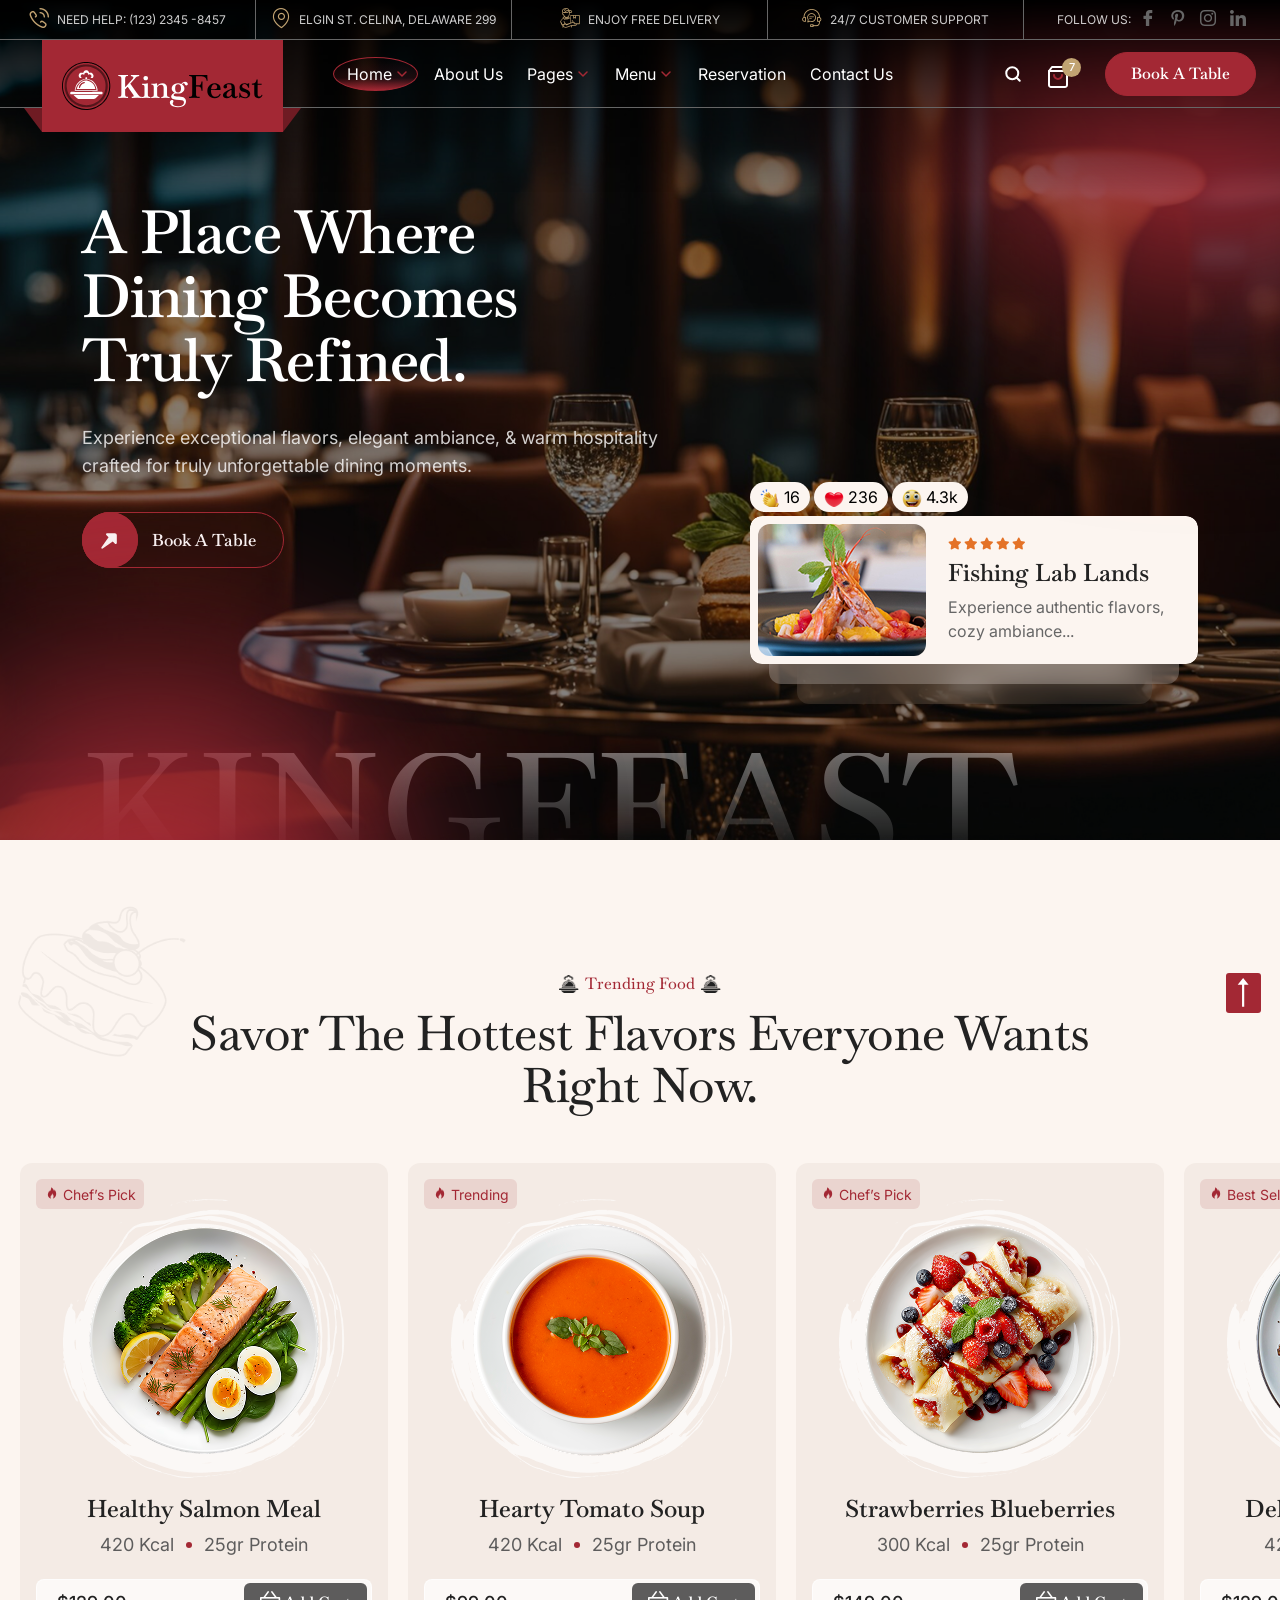
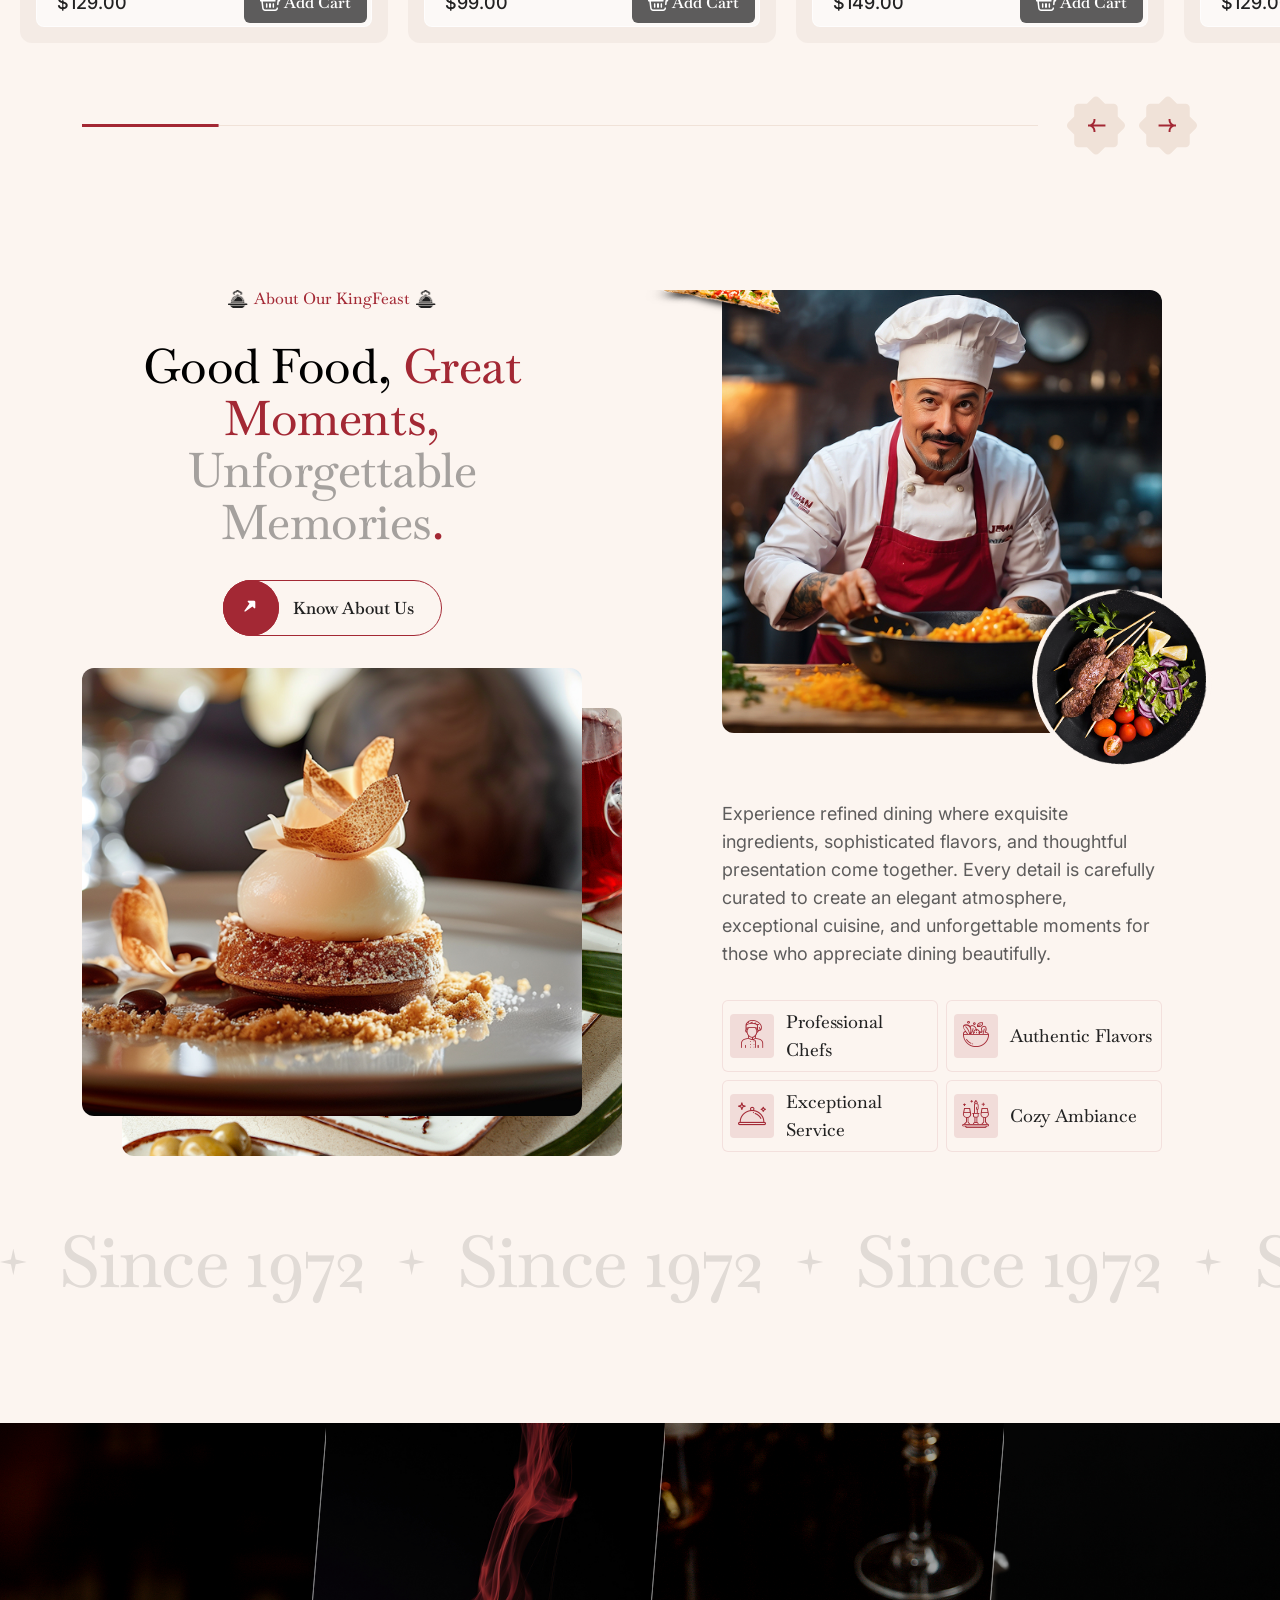
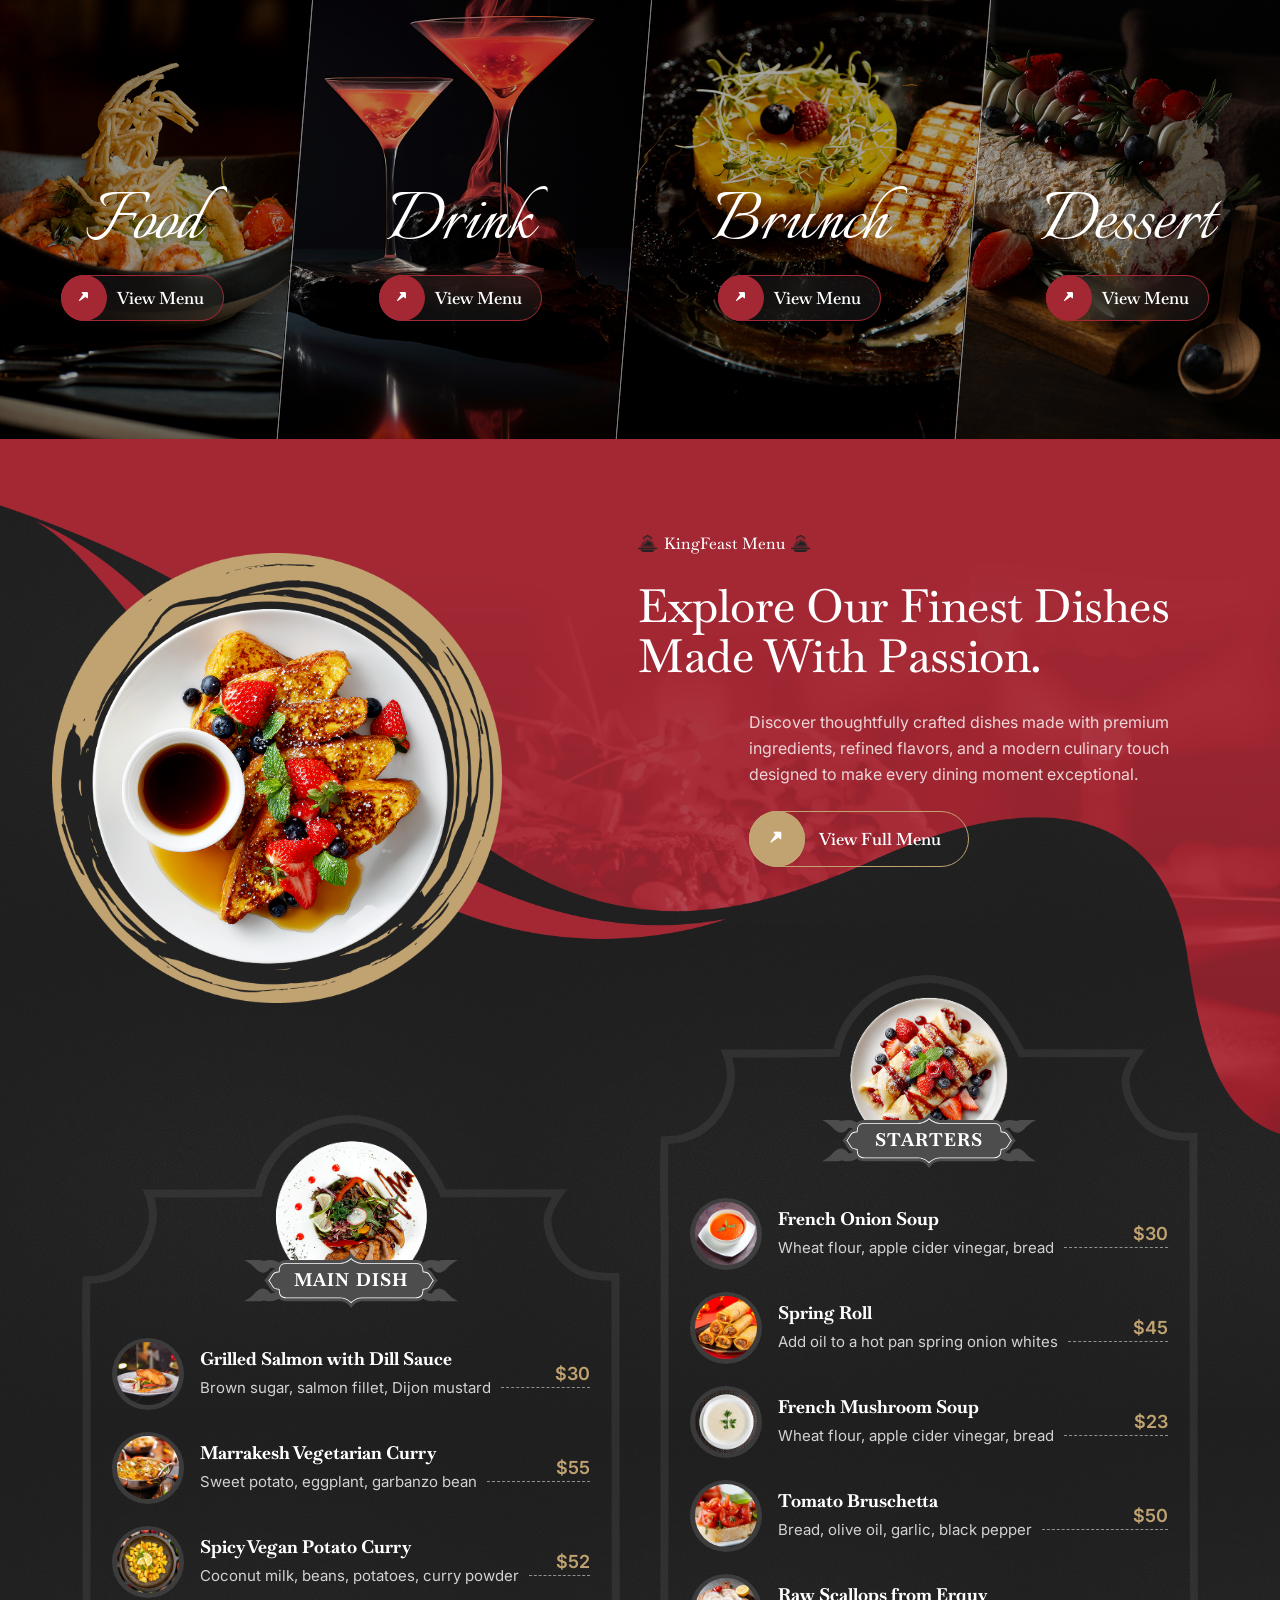
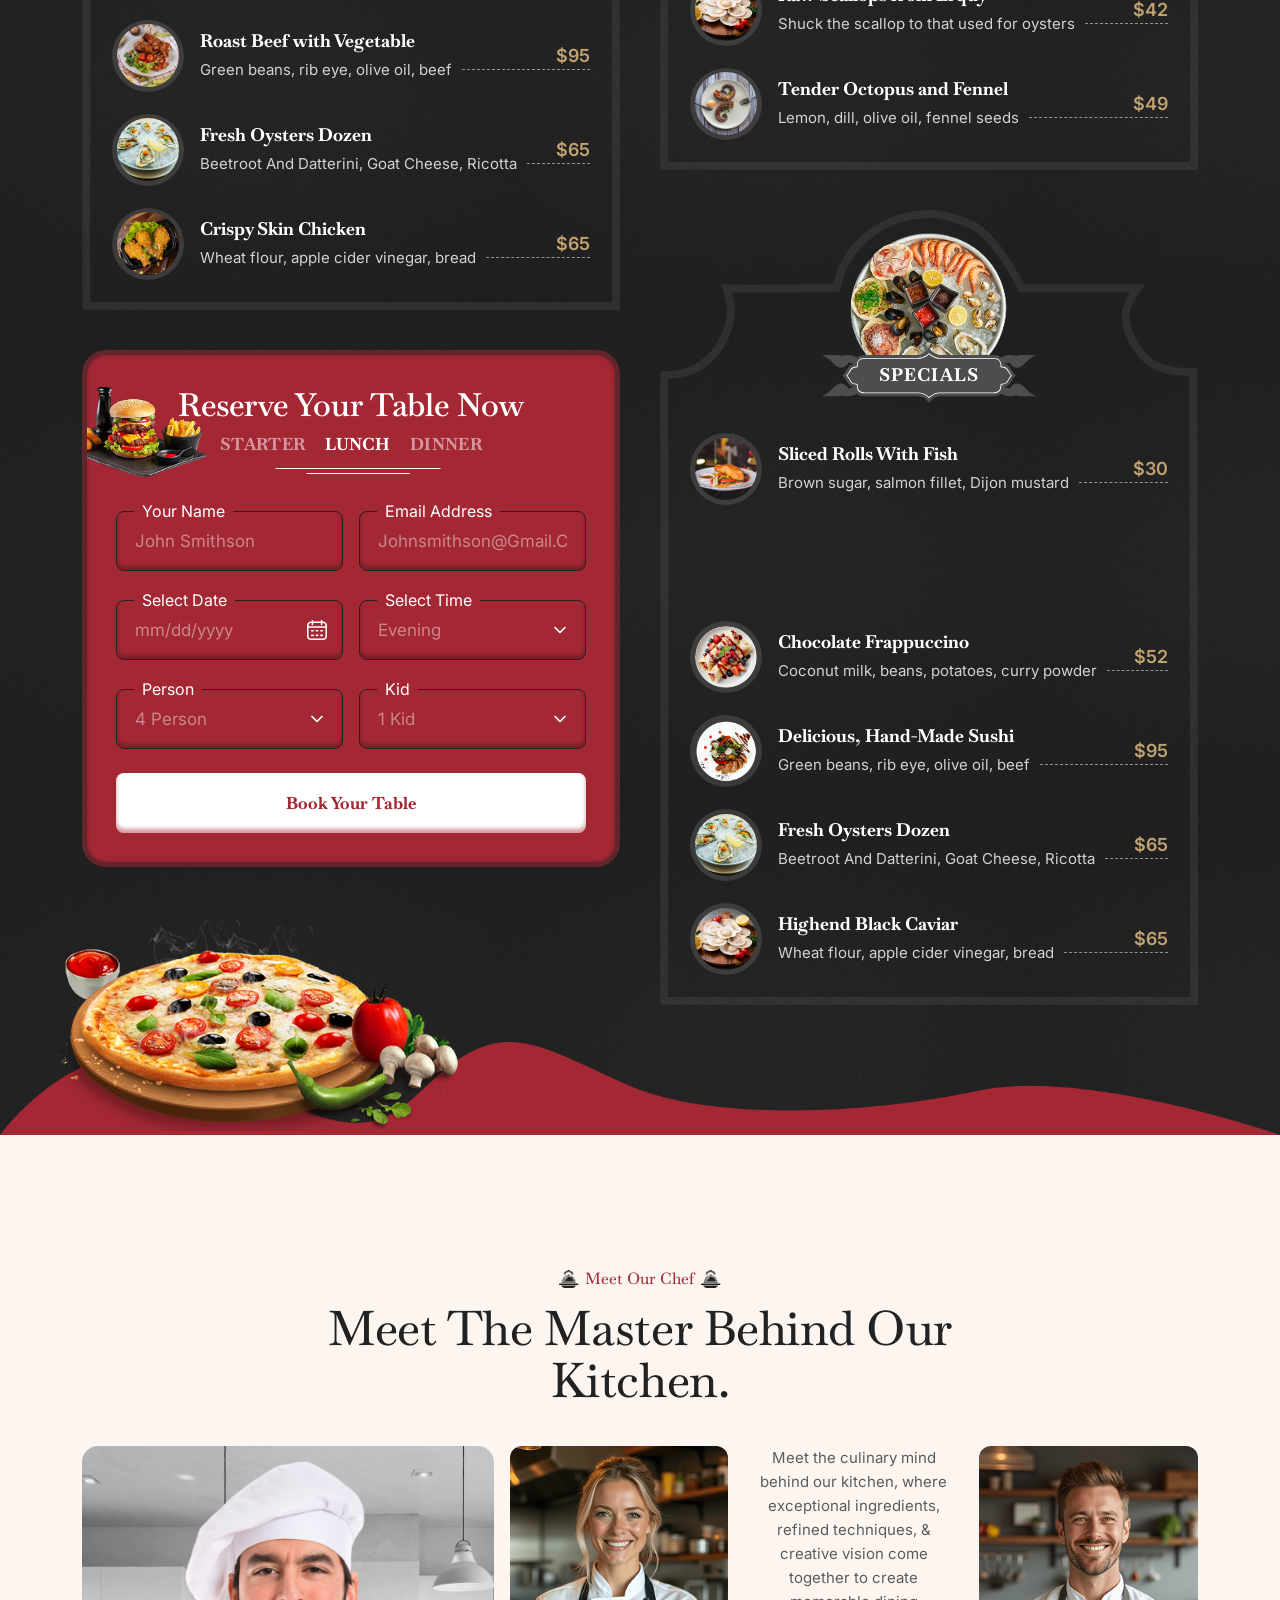
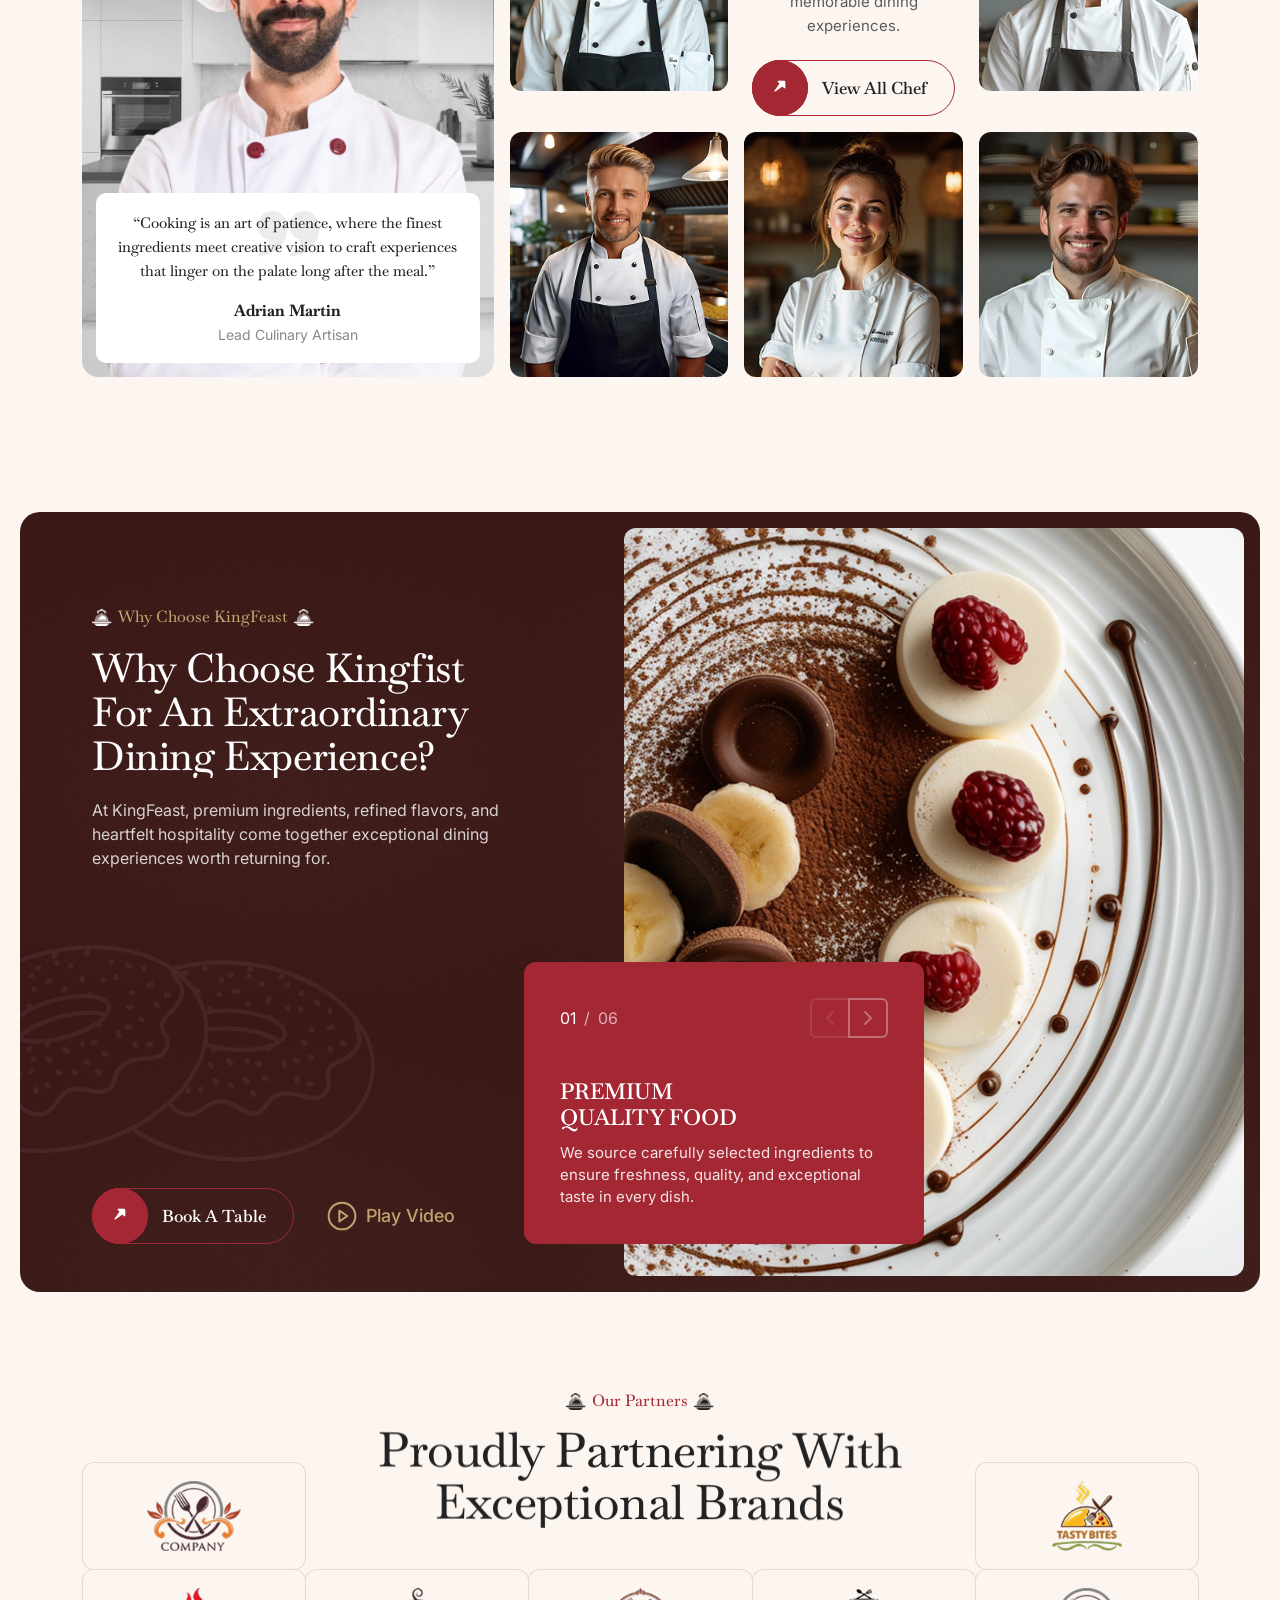
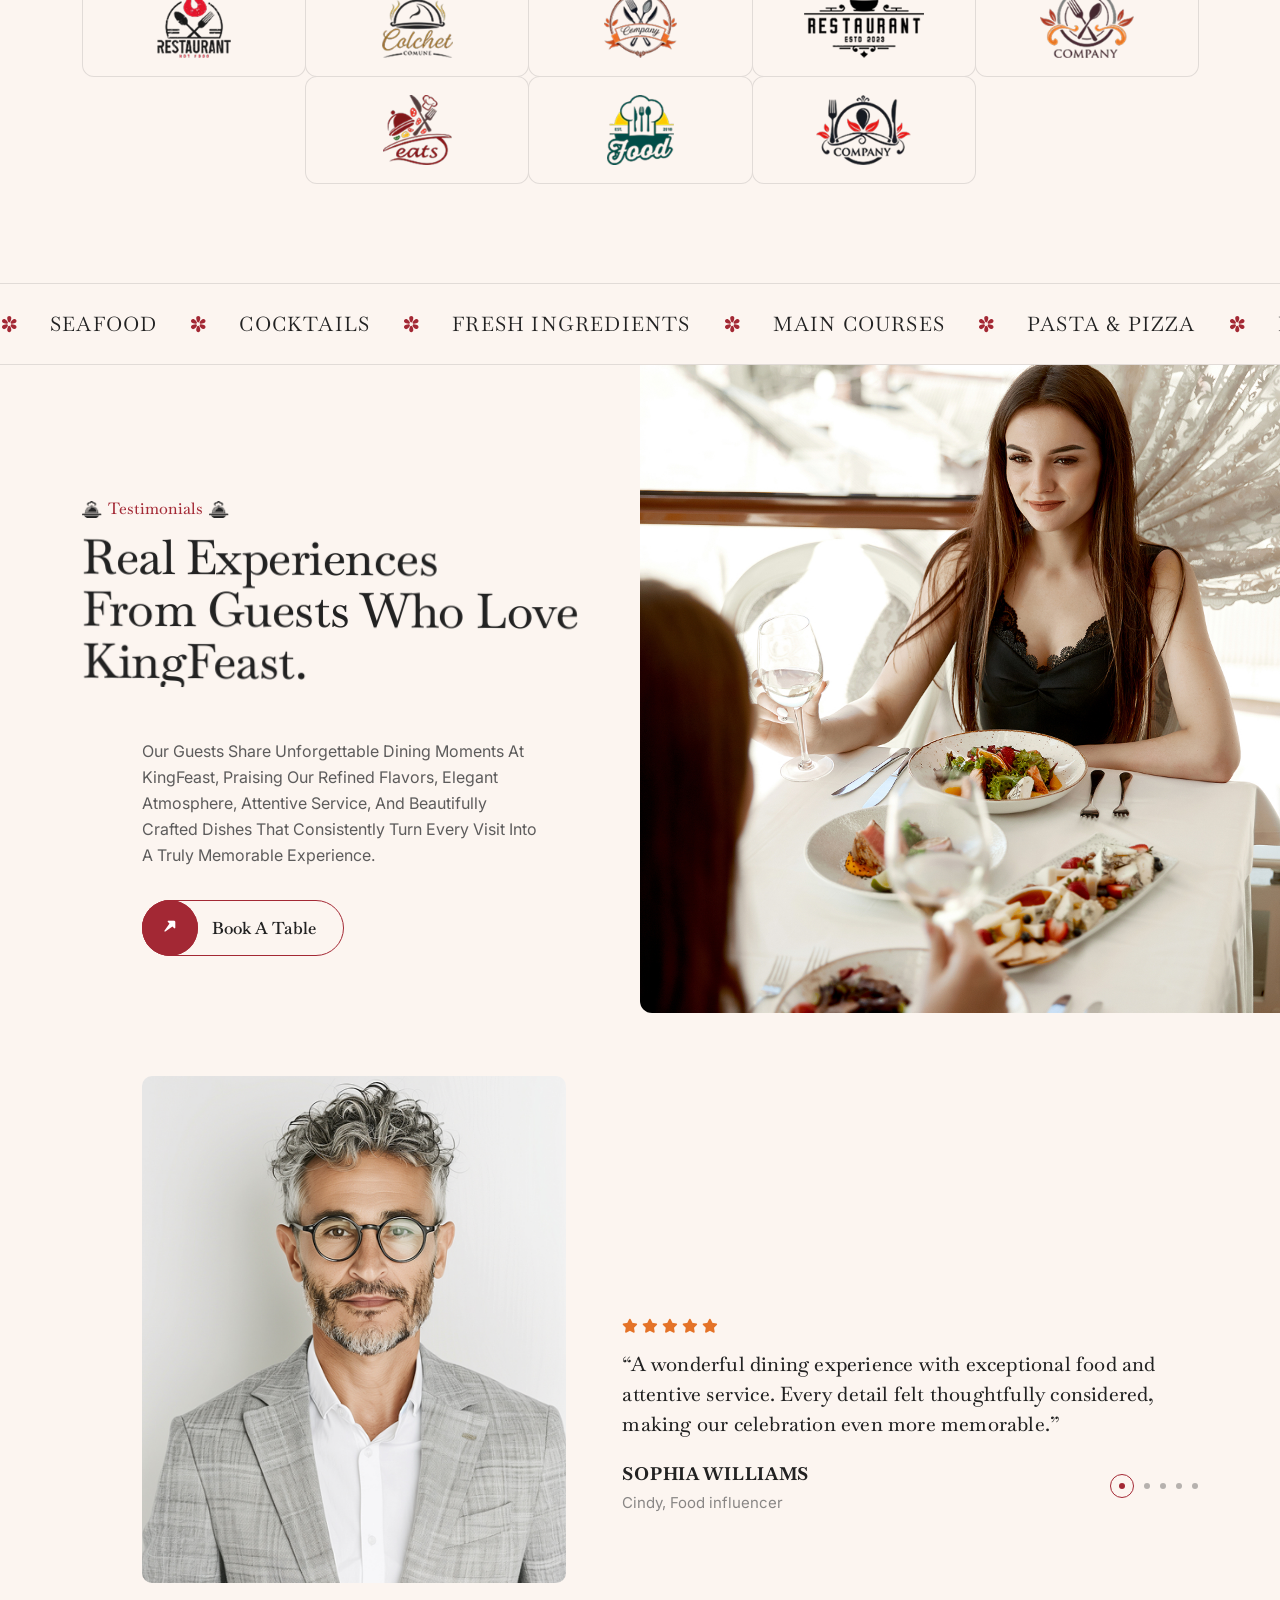
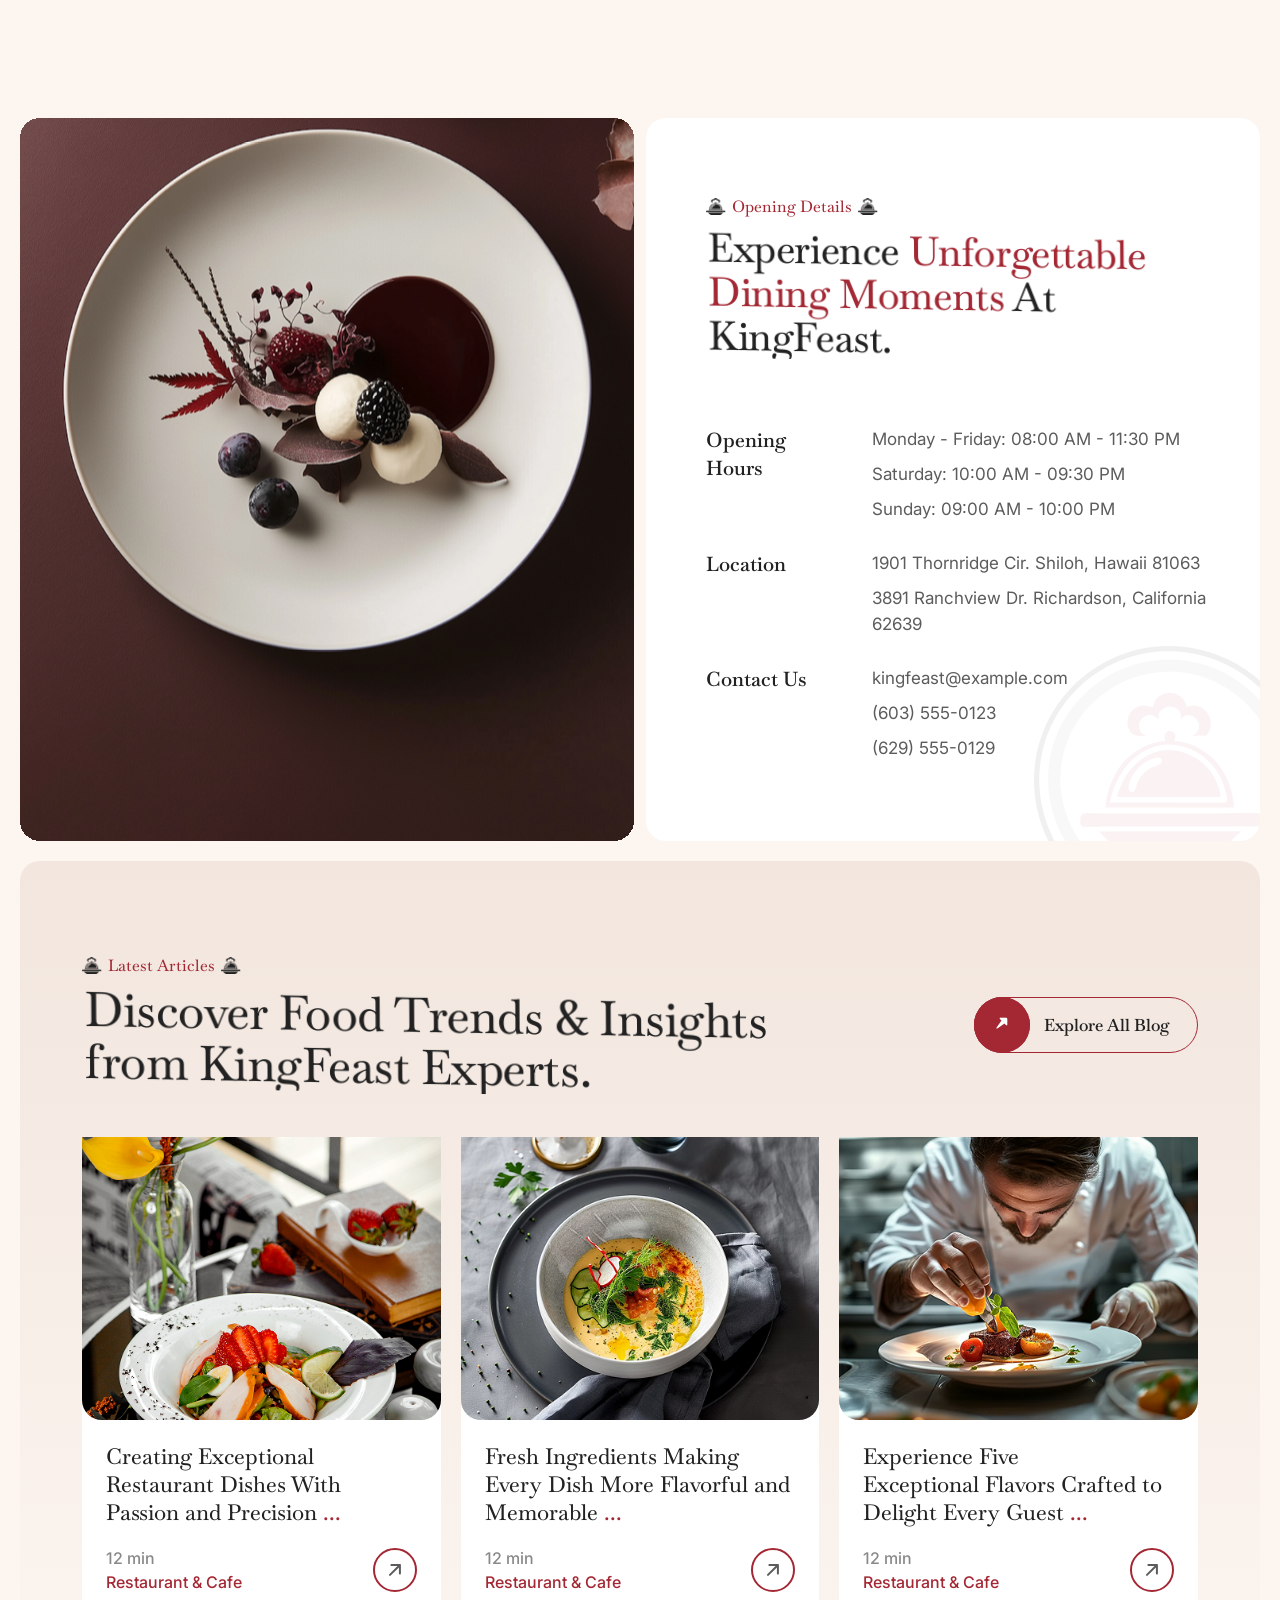
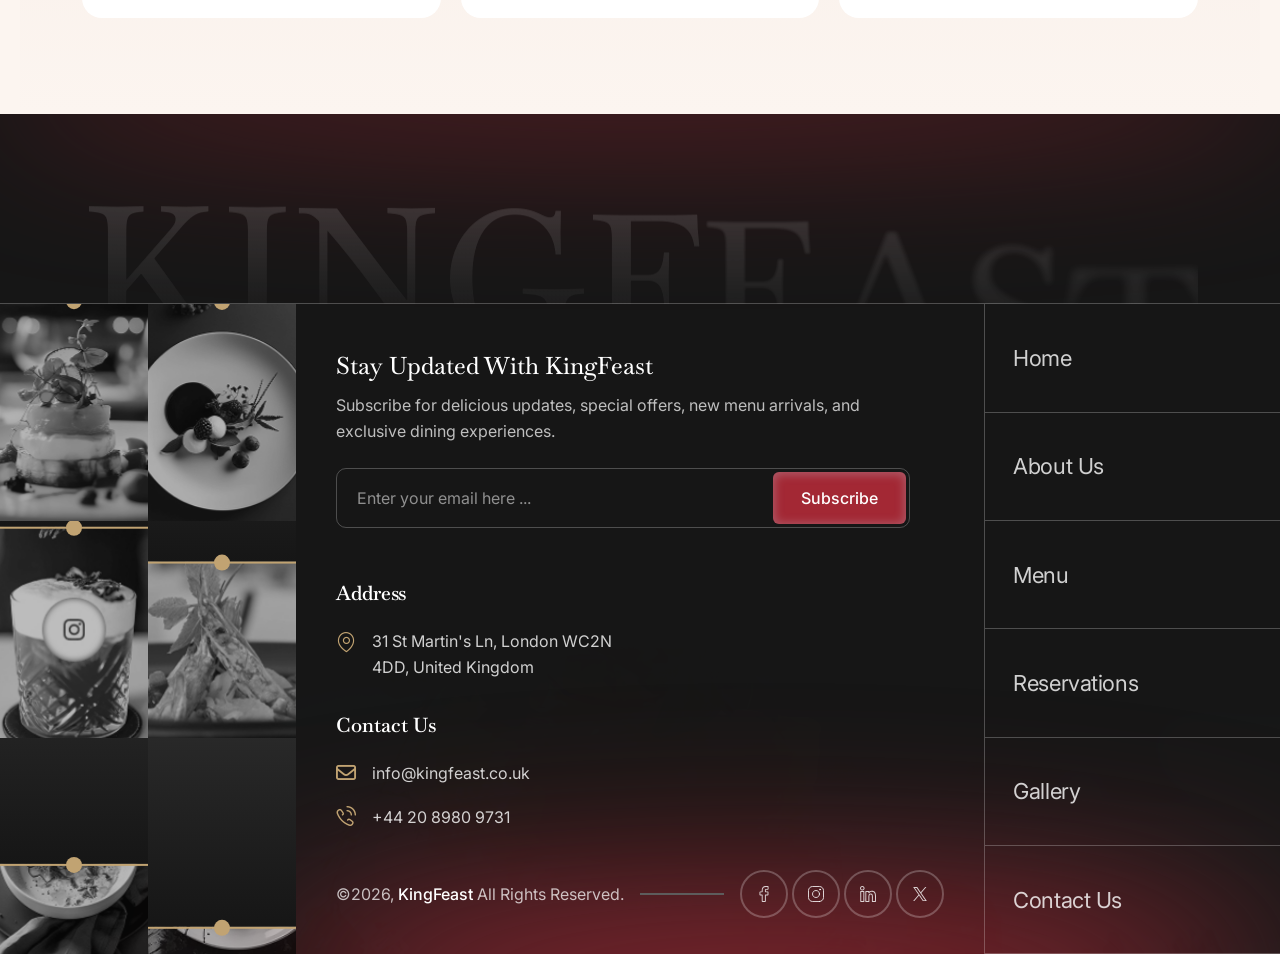
==== commit d425ba75: "home-1 done" ====
--- a/index.html
+++ b/index.html
@@ -30,36 +30,52 @@
         <div class="kf-home-1-wrapper ">
 
             <!-- start preloader -->
-            <div class="sb-preloader-1" role="status" aria-label="Loading Saasbit">
-                <div class="top">
-                    <div class="logo-elm js-in">
-                        <img src="assets/img/logo/logo-1.svg" alt="">
-                    </div>
-                    <p class="label js-in">Loading experience</p>
-                </div>
-
-                <div class="middle">
-                    <div class="words">
-                        <span class="word">Automate<span>.</span></span>
-                        <span class="word">Engage<span>.</span></span>
-                        <span class="word">Convert<span>.</span></span>
-                        <span class="word">Grow<span>.</span></span>
-                    </div>
-                </div>
-
-                <div class="bottom">
-                    <div class="counter js-in">
-                        <span class="count">0</span>
-                        <span class="percent">%</span>
-                    </div>
-                    <p class="note js-in">Smart conversations that turn every visitor into growth.</p>
-                </div>
-
-                <div class="bar"><span></span></div>
-
-                <svg class="curve" viewBox="0 0 1440 160" preserveAspectRatio="none" aria-hidden="true">
-                    <path d="M0 0H1440Q720 160 0 0Z"></path>
-                </svg>
+            <div class="kf-preloader-1" role="status" aria-label="Loading KingFeast">
+
+                <!-- top -->
+                <div class="kf-preloader-1-top">
+                    <div class="kf-preloader-1-logo wa-img-contain">
+                        <img src="assets/img/logo/logo-1.svg" alt="KingFeast">
+                    </div>
+                    <p class="kf-preloader-1-label">Preparing your table</p>
+                </div>
+
+                <!-- photos, they keep changing while the page loads -->
+                <div class="kf-preloader-1-frame wa-fix">
+                    <div class="kf-preloader-1-item wa-img-cover wa-fix">
+                        <img src="assets/img/categories/c1-img-1.jpg" alt="">
+                    </div>
+                    <div class="kf-preloader-1-item wa-img-cover wa-fix">
+                        <img src="assets/img/choose/c1-img-1.jpg" alt="">
+                    </div>
+                    <div class="kf-preloader-1-item wa-img-cover wa-fix">
+                        <img src="assets/img/categories/c1-img-3.jpg" alt="">
+                    </div>
+                    <div class="kf-preloader-1-item wa-img-cover wa-fix">
+                        <img src="assets/img/choose/c1-img-4.jpg" alt="">
+                    </div>
+                    <div class="kf-preloader-1-item wa-img-cover wa-fix">
+                        <img src="assets/img/choose/c1-img-3.jpg" alt="">
+                    </div>
+                    <div class="kf-preloader-1-item wa-img-cover wa-fix">
+                        <img src="assets/img/categories/c1-img-4.jpg" alt="">
+                    </div>
+                    <div class="kf-preloader-1-item wa-img-cover wa-fix">
+                        <img src="assets/img/choose/c1-img-6.jpg" alt="">
+                    </div>
+                    <div class="kf-preloader-1-item wa-img-cover wa-fix">
+                        <img src="assets/img/choose/c1-img-5.jpg" alt="">
+                    </div>
+                </div>
+
+                <!-- bottom -->
+                <div class="kf-preloader-1-bottom">
+                    <div class="kf-preloader-1-counter">
+                        <span class="kf-preloader-1-count">0</span>
+                        <span class="kf-preloader-1-percent">%</span>
+                    </div>
+                </div>
+
             </div>
             <!-- end preloader -->
 
@@ -358,7 +374,7 @@
                         </div>
 
                         <!-- big title -->
-                        <div class="kf-hero-1-big-title kf-h-1" aria-hidden="true">Kingfeast</div>
+                        <div class="kf-hero-1-big-title kf-h-1" aria-hidden="true"><span>K</span><span>I</span><span>N</span><span>G</span><span>F</span><span>E</span><span>A</span><span>S</span><span>T</span></div>
 
                     </div>
                 </div>
@@ -390,7 +406,7 @@
                                 <img src="assets/img/vector/subtitle-1-Icon.png" alt="">
                             </div>
                         </div>
-                        <h2 class="kf-sec-title-1">Savor the hottest flavors everyone wants right now.</h2>
+                        <h2 class="kf-sec-title-1 wa_text_effect">Savor the hottest flavors everyone wants right now.</h2>
                     </div>
                 </div>
 
@@ -658,10 +674,10 @@
                                         <img src="assets/img/vector/subtitle-1-Icon.png" alt="">
                                     </div>
                                 </div>
-                                <h2 class="kf-sec-title-1">Good Food, <span class="clr-1">Great Moments,</span> <span class="clr-2">Unforgettable Memories</span><span class="clr-1">.</span>
+                                <h2 class="kf-sec-title-1 wa_text_effect">Good Food, <span class="clr-1">Great Moments,</span> <span class="clr-2">Unforgettable Memories</span><span class="clr-1">.</span>
                                 </h2>
 
-                                <div class="btn-elm">
+                                <div class="btn-elm wow fadeInUp2">
                                     <a href="#" class="kf-pr-btn-1 has-dark">
                                         <span class="bg"></span>
                                         <span class="icon"><span class="arrow"><i class="flaticon-send"></i></span><span class="circle"></span></span>
@@ -699,21 +715,21 @@
                             </div>
 
                             <div class="kf-about-1-content">
-                                <p class="kf-p-1 disc">Experience refined dining where exquisite ingredients, sophisticated flavors, and thoughtful presentation come together. Every detail is carefully curated to create an elegant atmosphere, exceptional cuisine, and unforgettable moments for those who appreciate dining beautifully.</p>
+                                <p class="kf-p-1 disc wow fadeInUp2">Experience refined dining where exquisite ingredients, sophisticated flavors, and thoughtful presentation come together. Every detail is carefully curated to create an elegant atmosphere, exceptional cuisine, and unforgettable moments for those who appreciate dining beautifully.</p>
                                 <div class="kf-about-1-highlight">
-                                    <div class="kf-about-1-highlight-item">
+                                    <div class="kf-about-1-highlight-item wow fadeInUp2">
                                         <div class="icon"><i class="flaticon-chef flaticon"></i></div>
                                         <h6 class="kf-h-1 title">Professional Chefs</h6>
                                     </div>
-                                    <div class="kf-about-1-highlight-item">
+                                    <div class="kf-about-1-highlight-item wow fadeInUp2" data-wow-daley=".1s">
                                         <div class="icon"><i class="flaticon-salad flaticon"></i></div>
                                         <h6 class="kf-h-1 title">Authentic Flavors</h6>
                                     </div>
-                                    <div class="kf-about-1-highlight-item">
+                                    <div class="kf-about-1-highlight-item wow fadeInUp2">
                                         <div class="icon"><i class="flaticon-tray flaticon"></i></div>
                                         <h6 class="kf-h-1 title">Exceptional Service</h6>
                                     </div>
-                                    <div class="kf-about-1-highlight-item">
+                                    <div class="kf-about-1-highlight-item wow fadeInUp2" data-wow-daley=".1s">
                                         <div class="icon"><i class="flaticon-dinner flaticon"></i></div>
                                         <h6 class="kf-h-1 title">Cozy Ambiance</h6>
                                     </div>
@@ -906,10 +922,10 @@
                                     <img src="assets/img/vector/subtitle-1-Icon.png" alt="">
                                 </div>
                             </div>
-                            <h2 class="kf-sec-title-1">Explore Our Finest Dishes Made With Passion.</h2>
+                            <h2 class="kf-sec-title-1 wa_text_effect">Explore Our Finest Dishes Made With Passion.</h2>
                             <div class="kf-menu-1-sec-title-bottom">
-                                <p class="kf-p-1 disc">Discover thoughtfully crafted dishes made with premium ingredients, refined flavors, and a modern culinary touch designed to make every dining moment exceptional.</p>
-                                <div class="btn-elm">
+                                <p class="kf-p-1 disc wow fadeInUp2">Discover thoughtfully crafted dishes made with premium ingredients, refined flavors, and a modern culinary touch designed to make every dining moment exceptional.</p>
+                                <div class="btn-elm wow fadeInUp2">
                                     <a href="menu.html" class="kf-pr-btn-1">
                                         <span class="bg"></span>
                                         <span class="icon"><span class="arrow"><i class="flaticon-send"></i></span><span class="circle"></span></span>
@@ -940,7 +956,7 @@
                                     </div>
                                 </div>
                                 <div class="kf-menu-1-list">
-                                    <div class="kf-menu-1-item">
+                                    <div class="kf-menu-1-item wow fadeInUp2">
                                         <div class="kf-menu-1-item-img">
                                             <div class="kf-menu-1-item-thumb wa-img-cover wa-fix">
                                                 <img src="assets/img/menu/m1-img-1.jpg" alt="">
@@ -955,7 +971,7 @@
                                             <p class="kf-p-1 price">$30</p>
                                         </div>
                                     </div>
-                                    <div class="kf-menu-1-item">
+                                    <div class="kf-menu-1-item wow fadeInUp2">
                                         <div class="kf-menu-1-item-img">
                                             <div class="kf-menu-1-item-thumb wa-img-cover wa-fix">
                                                 <img src="assets/img/menu/m1-img-2.jpg" alt="">
@@ -970,7 +986,7 @@
                                             <p class="kf-p-1 price">$55</p>
                                         </div>
                                     </div>
-                                    <div class="kf-menu-1-item">
+                                    <div class="kf-menu-1-item wow fadeInUp2">
                                         <div class="kf-menu-1-item-img">
                                             <div class="kf-menu-1-item-thumb wa-img-cover wa-fix">
                                                 <img src="assets/img/menu/m1-img-3.jpg" alt="">
@@ -985,7 +1001,7 @@
                                             <p class="kf-p-1 price">$52</p>
                                         </div>
                                     </div>
-                                    <div class="kf-menu-1-item">
+                                    <div class="kf-menu-1-item wow fadeInUp2">
                                         <div class="kf-menu-1-item-img">
                                             <div class="kf-menu-1-item-thumb wa-img-cover wa-fix">
                                                 <img src="assets/img/menu/m1-img-4.jpg" alt="">
@@ -1000,7 +1016,7 @@
                                             <p class="kf-p-1 price">$95</p>
                                         </div>
                                     </div>
-                                    <div class="kf-menu-1-item">
+                                    <div class="kf-menu-1-item wow fadeInUp2">
                                         <div class="kf-menu-1-item-img">
                                             <div class="kf-menu-1-item-thumb wa-img-cover wa-fix">
                                                 <img src="assets/img/menu/m1-img-5.jpg" alt="">
@@ -1015,7 +1031,7 @@
                                             <p class="kf-p-1 price">$65</p>
                                         </div>
                                     </div>
-                                    <div class="kf-menu-1-item">
+                                    <div class="kf-menu-1-item wow fadeInUp2">
                                         <div class="kf-menu-1-item-img">
                                             <div class="kf-menu-1-item-thumb wa-img-cover wa-fix">
                                                 <img src="assets/img/menu/m1-img-6.jpg" alt="">
@@ -1035,7 +1051,7 @@
 
                             <!-- reservation form -->
                             <form class="kf-menu-1-form" action="#">
-                                <div class="kf-menu-1-form-burger wa-img-cover wa-fix">
+                                <div class="kf-menu-1-form-burger wa-img-cover wa-fix wow slideInLeft">
                                     <img src="assets/img/menu/m1-c-img.png" alt="">
                                 </div>
 
@@ -1117,7 +1133,7 @@
                                     </div>
                                 </div>
                                 <div class="kf-menu-1-list">
-                                    <div class="kf-menu-1-item">
+                                    <div class="kf-menu-1-item wow fadeInUp2">
                                         <div class="kf-menu-1-item-img">
                                             <div class="kf-menu-1-item-thumb wa-img-cover wa-fix">
                                                 <img src="assets/img/menu/m1-img-7.jpg" alt="">
@@ -1132,7 +1148,7 @@
                                             <p class="kf-p-1 price">$30</p>
                                         </div>
                                     </div>
-                                    <div class="kf-menu-1-item">
+                                    <div class="kf-menu-1-item wow fadeInUp2">
                                         <div class="kf-menu-1-item-img">
                                             <div class="kf-menu-1-item-thumb wa-img-cover wa-fix">
                                                 <img src="assets/img/menu/m1-img-8.jpg" alt="">
@@ -1147,7 +1163,7 @@
                                             <p class="kf-p-1 price">$45</p>
                                         </div>
                                     </div>
-                                    <div class="kf-menu-1-item">
+                                    <div class="kf-menu-1-item wow fadeInUp2">
                                         <div class="kf-menu-1-item-img">
                                             <div class="kf-menu-1-item-thumb wa-img-cover wa-fix">
                                                 <img src="assets/img/menu/m1-img-9.jpg" alt="">
@@ -1162,7 +1178,7 @@
                                             <p class="kf-p-1 price">$23</p>
                                         </div>
                                     </div>
-                                    <div class="kf-menu-1-item">
+                                    <div class="kf-menu-1-item wow fadeInUp2">
                                         <div class="kf-menu-1-item-img">
                                             <div class="kf-menu-1-item-thumb wa-img-cover wa-fix">
                                                 <img src="assets/img/menu/m1-img-10.jpg" alt="">
@@ -1177,7 +1193,7 @@
                                             <p class="kf-p-1 price">$50</p>
                                         </div>
                                     </div>
-                                    <div class="kf-menu-1-item">
+                                    <div class="kf-menu-1-item wow fadeInUp2">
                                         <div class="kf-menu-1-item-img">
                                             <div class="kf-menu-1-item-thumb wa-img-cover wa-fix">
                                                 <img src="assets/img/menu/m1-img-11.jpg" alt="">
@@ -1192,7 +1208,7 @@
                                             <p class="kf-p-1 price">$42</p>
                                         </div>
                                     </div>
-                                    <div class="kf-menu-1-item">
+                                    <div class="kf-menu-1-item wow fadeInUp2">
                                         <div class="kf-menu-1-item-img">
                                             <div class="kf-menu-1-item-thumb wa-img-cover wa-fix">
                                                 <img src="assets/img/menu/m1-img-12.jpg" alt="">
@@ -1223,7 +1239,7 @@
                                     </div>
                                 </div>
                                 <div class="kf-menu-1-list">
-                                    <div class="kf-menu-1-item">
+                                    <div class="kf-menu-1-item wow fadeInUp2">
                                         <div class="kf-menu-1-item-img">
                                             <div class="kf-menu-1-item-thumb wa-img-cover wa-fix">
                                                 <img src="assets/img/menu/m1-img-1.jpg" alt="">
@@ -1238,7 +1254,7 @@
                                             <p class="kf-p-1 price">$30</p>
                                         </div>
                                     </div>
-                                    <div class="kf-menu-1-item">
+                                    <div class="kf-menu-1-item wow fadeInUp2">
                                         <div class="kf-menu-1-item-img">
                                             <div class="kf-menu-1-item-thumb wa-img-cover wa-fix">
                                                 <img src="assets/img/menu/m1-card-img-3.png" alt="">
@@ -1253,7 +1269,7 @@
                                             <p class="kf-p-1 price">$55</p>
                                         </div>
                                     </div>
-                                    <div class="kf-menu-1-item">
+                                    <div class="kf-menu-1-item wow fadeInUp2" >
                                         <div class="kf-menu-1-item-img">
                                             <div class="kf-menu-1-item-thumb wa-img-cover wa-fix">
                                                 <img src="assets/img/menu/m1-card-img-2.png" alt="">
@@ -1268,7 +1284,7 @@
                                             <p class="kf-p-1 price">$52</p>
                                         </div>
                                     </div>
-                                    <div class="kf-menu-1-item">
+                                    <div class="kf-menu-1-item wow fadeInUp2">
                                         <div class="kf-menu-1-item-img">
                                             <div class="kf-menu-1-item-thumb wa-img-cover wa-fix">
                                                 <img src="assets/img/menu/m1-card-img-1.png" alt="">
@@ -1283,7 +1299,7 @@
                                             <p class="kf-p-1 price">$95</p>
                                         </div>
                                     </div>
-                                    <div class="kf-menu-1-item">
+                                    <div class="kf-menu-1-item wow fadeInUp2">
                                         <div class="kf-menu-1-item-img">
                                             <div class="kf-menu-1-item-thumb wa-img-cover wa-fix">
                                                 <img src="assets/img/menu/m1-img-5.jpg" alt="">
@@ -1298,7 +1314,7 @@
                                             <p class="kf-p-1 price">$65</p>
                                         </div>
                                     </div>
-                                    <div class="kf-menu-1-item">
+                                    <div class="kf-menu-1-item wow fadeInUp2">
                                         <div class="kf-menu-1-item-img">
                                             <div class="kf-menu-1-item-thumb wa-img-cover wa-fix">
                                                 <img src="assets/img/menu/m1-img-11.jpg" alt="">
@@ -1349,13 +1365,13 @@
                                 <img src="assets/img/vector/subtitle-1-Icon.png" alt="">
                             </div>
                         </div>
-                        <h2 class="kf-sec-title-1">Meet The Master Behind Our Kitchen.</h2>
+                        <h2 class="kf-sec-title-1 wa_text_effect">Meet The Master Behind Our Kitchen.</h2>
                     </div>
 
                     <div class="kf-team-1-wrap">
 
                         <!-- chef card -->
-                        <div class="kf-team-1-chef">
+                        <div class="kf-team-1-chef wow fadeInUp2">
                             <div class="kf-team-1-chef-img wa-img-cover wa-fix">
                                 <img src="assets/img/team/t1-img-1.jpg" alt="Adrian Martin">
                             </div>
@@ -1374,7 +1390,7 @@
                         <!-- members + text -->
                         <div class="kf-team-1-grid">
 
-                            <div class="kf-team-1-member">
+                            <div class="kf-team-1-member wow fadeInUp2">
                                 <div class="kf-team-1-member-img wa-img-cover wa-fix">
                                     <img src="assets/img/team/t1-img-2.jpg" alt="Jenny Wilson">
                                 </div>
@@ -1391,7 +1407,7 @@
                                 </div>
                             </div>
 
-                            <div class="kf-team-1-content">
+                            <div class="kf-team-1-content wow fadeInUp2">
                                 <p class="kf-p-1 disc">Meet the culinary mind behind our kitchen, where exceptional ingredients, refined techniques, &amp; creative vision come together to create memorable dining experiences.</p>
                                 <div class="btn-elm">
                                     <a href="team.html" class="kf-pr-btn-1 has-dark">
@@ -1402,7 +1418,7 @@
                                 </div>
                             </div>
 
-                            <div class="kf-team-1-member">
+                            <div class="kf-team-1-member wow fadeInUp2">
                                 <div class="kf-team-1-member-img wa-img-cover wa-fix">
                                     <img src="assets/img/team/t1-img-3.jpg" alt="Wade Warren">
                                 </div>
@@ -1419,7 +1435,7 @@
                                 </div>
                             </div>
 
-                            <div class="kf-team-1-member">
+                            <div class="kf-team-1-member wow fadeInUp2">
                                 <div class="kf-team-1-member-img wa-img-cover wa-fix">
                                     <img src="assets/img/team/t1-img-4.jpg" alt="Cody Fisher">
                                 </div>
@@ -1436,7 +1452,7 @@
                                 </div>
                             </div>
 
-                            <div class="kf-team-1-member">
+                            <div class="kf-team-1-member wow fadeInUp2">
                                 <div class="kf-team-1-member-img wa-img-cover wa-fix">
                                     <img src="assets/img/team/t1-img-5.jpg" alt="Esther Howard">
                                 </div>
@@ -1453,7 +1469,7 @@
                                 </div>
                             </div>
 
-                            <div class="kf-team-1-member">
+                            <div class="kf-team-1-member wow fadeInUp2">
                                 <div class="kf-team-1-member-img wa-img-cover wa-fix">
                                     <img src="assets/img/team/t1-img-6.jpg" alt="Brooklyn Simmons">
                                 </div>
@@ -1500,19 +1516,19 @@
                                 <img src="assets/img/vector/subtitle-1-Icon.png" alt="">
                             </div>
                         </div>
-                        <h2 class="kf-sec-title-1">Why choose Kingfist for an extraordinary dining experience?</h2>
-                        <p class="kf-p-1 disc">At KingFeast, premium ingredients, refined flavors, and heartfelt hospitality come together exceptional dining experiences worth returning for.</p>
+                        <h2 class="kf-sec-title-1 wa_text_effect">Why choose Kingfist for an extraordinary dining experience?</h2>
+                        <p class="kf-p-1 disc wow fadeInUp2">At KingFeast, premium ingredients, refined flavors, and heartfelt hospitality come together exceptional dining experiences worth returning for.</p>
                     </div>
 
                     <div class="kf-choose-1-btn-wrap">
-                        <div class="btn-elm">
+                        <div class="btn-elm wow fadeInUp2">
                             <a href="reservation.html" class="kf-pr-btn-1">
                                 <span class="bg"></span>
                                 <span class="icon"><span class="arrow"><i class="flaticon-send"></i></span><span class="circle"></span></span>
                                 <span class="text">Book A Table</span>
                             </a>
                         </div>
-                        <a href="https://www.youtube.com/watch?v=Get7rqXYrbQ" class="kf-playbtn-1 popup_video">
+                        <a href="#" class="kf-playbtn-1 popup_video">
                             <svg viewBox="0 0 32 32" fill="none" aria-hidden="true"><path d="M29.3333 16.0003C29.3333 23.3641 23.3638 29.3337 16 29.3337C8.63619 29.3337 2.66666 23.3641 2.66666 16.0003C2.66666 8.63653 8.63619 2.66699 16 2.66699C23.3638 2.66699 29.3333 8.63653 29.3333 16.0003Z" stroke="currentColor" stroke-width="2" stroke-linecap="round" stroke-linejoin="round"/><path d="M13.3333 10.667L21.3333 16.0003L13.3333 21.3337V10.667Z" stroke="currentColor" stroke-width="2" stroke-linecap="round" stroke-linejoin="round"/></svg>
                             <span>Play Video</span>
                         </a>
@@ -1524,7 +1540,7 @@
                 <div class="kf-choose-1-right">
 
                     <!-- picture slider -->
-                    <div class="kf-choose-1-img-slider swiper">
+                    <div class="kf-choose-1-img-slider">
                         <div class="swiper-wrapper">
                             <div class="swiper-slide">
                                 <div class="kf-choose-1-img wa-img-cover wa-fix">
@@ -1626,56 +1642,56 @@
                                     <img src="assets/img/vector/subtitle-1-Icon.png" alt="">
                                 </div>
                             </div>
-                            <h2 class="kf-sec-title-1">Proudly Partnering With Exceptional Brands</h2>
+                            <h2 class="kf-sec-title-1 wa_text_effect">Proudly Partnering With Exceptional Brands</h2>
                         </div>
 
                         <!-- logos -->
-                        <div class="kf-clients-1-card">
+                        <div class="kf-clients-1-card wow fadeInUp2">
                             <div class="kf-clients-1-logo wa-img-contain">
                                 <img src="assets/img/clients/p1-logo-1.png" alt="Company">
                             </div>
                         </div>
-                        <div class="kf-clients-1-card">
+                        <div class="kf-clients-1-card wow fadeInUp2">
                             <div class="kf-clients-1-logo wa-img-contain">
                                 <img src="assets/img/clients/p1-logo-2.png" alt="Restaurant">
                             </div>
                         </div>
-                        <div class="kf-clients-1-card">
+                        <div class="kf-clients-1-card wow fadeInUp2">
                             <div class="kf-clients-1-logo wa-img-contain">
                                 <img src="assets/img/clients/p1-logo-3.png" alt="Colchet">
                             </div>
                         </div>
-                        <div class="kf-clients-1-card">
+                        <div class="kf-clients-1-card wow fadeInUp2">
                             <div class="kf-clients-1-logo wa-img-contain">
                                 <img src="assets/img/clients/p1-logo-4.png" alt="Company">
                             </div>
                         </div>
-                        <div class="kf-clients-1-card">
+                        <div class="kf-clients-1-card wow fadeInUp2">
                             <div class="kf-clients-1-logo wa-img-contain">
                                 <img src="assets/img/clients/p1-logo-5.png" alt="Restaurant">
                             </div>
                         </div>
-                        <div class="kf-clients-1-card">
+                        <div class="kf-clients-1-card wow fadeInUp2">
                             <div class="kf-clients-1-logo wa-img-contain">
                                 <img src="assets/img/clients/p1-logo-6.png" alt="Company">
                             </div>
                         </div>
-                        <div class="kf-clients-1-card">
+                        <div class="kf-clients-1-card wow fadeInUp2">
                             <div class="kf-clients-1-logo wa-img-contain">
                                 <img src="assets/img/clients/p1-logo-8.png" alt="Eats">
                             </div>
                         </div>
-                        <div class="kf-clients-1-card">
+                        <div class="kf-clients-1-card wow fadeInUp2">
                             <div class="kf-clients-1-logo wa-img-contain">
                                 <img src="assets/img/clients/p1-logo-9.png" alt="Food">
                             </div>
                         </div>
-                        <div class="kf-clients-1-card">
+                        <div class="kf-clients-1-card wow fadeInUp2">
                             <div class="kf-clients-1-logo wa-img-contain">
                                 <img src="assets/img/clients/p1-logo-10.png" alt="Company">
                             </div>
                         </div>
-                        <div class="kf-clients-1-card">
+                        <div class="kf-clients-1-card wow fadeInUp2">
                             <div class="kf-clients-1-logo wa-img-contain">
                                 <img src="assets/img/clients/p1-logo-7.png" alt="Tasty Bites">
                             </div>
@@ -1830,10 +1846,10 @@
                                 <img src="assets/img/vector/subtitle-1-Icon.png" alt="">
                             </div>
                         </div>
-                        <h2 class="kf-sec-title-1">Real Experiences <br>From Guests Who Love KingFeast.</h2>
+                        <h2 class="kf-sec-title-1 wa_text_effect">Real Experiences <br>From Guests Who Love KingFeast.</h2>
                         <div class="kf-testimonial-1-sec-bottom">
-                            <p class="kf-p-1 disc">Our guests share unforgettable dining moments at KingFeast, praising our refined flavors, elegant atmosphere, attentive service, and beautifully crafted dishes that consistently turn every visit into a truly memorable experience.</p>
-                            <div class="btn-elm">
+                            <p class="kf-p-1 disc wow fadeInUp2">Our guests share unforgettable dining moments at KingFeast, praising our refined flavors, elegant atmosphere, attentive service, and beautifully crafted dishes that consistently turn every visit into a truly memorable experience.</p>
+                            <div class="btn-elm wow fadeInUp2">
                                 <a href="reservation.html" class="kf-pr-btn-1 has-dark">
                                     <span class="bg"></span>
                                     <span class="icon"><span class="arrow"><i class="flaticon-send"></i></span><span class="circle"></span></span>
@@ -2011,12 +2027,12 @@
                                     <img src="assets/img/vector/subtitle-1-Icon.png" alt="">
                                 </div>
                             </div>
-                            <h2 class="kf-sec-title-1">Experience <span class="clr-1">Unforgettable Dining Moments</span> At KingFeast.</h2>
+                            <h2 class="kf-sec-title-1 wa_text_effect">Experience <span class="clr-1">Unforgettable Dining Moments</span> At KingFeast.</h2>
                         </div>
 
                         <!-- rows -->
                         <div class="kf-opening-1-list">
-                            <div class="kf-opening-1-item">
+                            <div class="kf-opening-1-item wow fadeInUp2">
                                 <h6 class="kf-h-1 title">Opening Hours</h6>
                                 <div class="info">
                                     <p class="kf-p-1">Monday - Friday: 08:00 AM - 11:30 PM</p>
@@ -2024,14 +2040,14 @@
                                     <p class="kf-p-1">Sunday: 09:00 AM - 10:00 PM</p>
                                 </div>
                             </div>
-                            <div class="kf-opening-1-item">
+                            <div class="kf-opening-1-item wow fadeInUp2">
                                 <h6 class="kf-h-1 title">Location</h6>
                                 <div class="info">
                                     <p class="kf-p-1">1901 Thornridge Cir. Shiloh, Hawaii 81063</p>
                                     <p class="kf-p-1">3891 Ranchview Dr. Richardson, California 62639</p>
                                 </div>
                             </div>
-                            <div class="kf-opening-1-item">
+                            <div class="kf-opening-1-item wow fadeInUp2">
                                 <h6 class="kf-h-1 title">Contact Us</h6>
                                 <div class="info">
                                     <p class="kf-p-1"><a href="mailto:kingfeast@example.com">kingfeast@example.com</a></p>
@@ -2070,9 +2086,9 @@
                                     <img src="assets/img/vector/subtitle-1-Icon.png" alt="">
                                 </div>
                             </div>
-                            <h2 class="kf-sec-title-1">Discover Food Trends &amp; Insights <br>from KingFeast Experts.</h2>
-                        </div>
-                        <div class="btn-elm">
+                            <h2 class="kf-sec-title-1 wa_text_effect">Discover Food Trends &amp; Insights <br>from KingFeast Experts.</h2>
+                        </div>
+                        <div class="btn-elm wow fadeInRight2">
                             <a href="blog.html" class="kf-pr-btn-1 has-dark">
                                 <span class="bg"></span>
                                 <span class="icon"><span class="arrow"><i class="flaticon-send"></i></span><span class="circle"></span></span>
@@ -2084,7 +2100,7 @@
                     <!-- cards -->
                     <div class="kf-blog-1-wrap">
 
-                        <article class="kf-blog-1-card">
+                        <article class="kf-blog-1-card wow fadeInUp2" data-wow-daley=".1s">
                             <div class="kf-blog-1-card-img wa-fix">
                                 <div class="kf-blog-1-card-photo wa-img-cover wa-fix">
                                     <img src="assets/img/blog/b1-img-1.jpg" alt="Fresh salad with strawberries on a white plate">
@@ -2105,7 +2121,7 @@
                             </div>
                         </article>
 
-                        <article class="kf-blog-1-card">
+                        <article class="kf-blog-1-card wow fadeInUp2" data-wow-daley=".2s">
                             <div class="kf-blog-1-card-img wa-fix">
                                 <div class="kf-blog-1-card-photo wa-img-cover wa-fix">
                                     <img src="assets/img/blog/b1-img-2.jpg" alt="Creamy soup with fresh herbs in a white bowl">
@@ -2126,7 +2142,7 @@
                             </div>
                         </article>
 
-                        <article class="kf-blog-1-card">
+                        <article class="kf-blog-1-card wow fadeInUp2" data-wow-daley=".3s">
                             <div class="kf-blog-1-card-img wa-fix">
                                 <div class="kf-blog-1-card-photo wa-img-cover wa-fix">
                                     <img src="assets/img/blog/b1-img-3.jpg" alt="Chef plating a dish in the kitchen">
--- a/assets/css/main.css
+++ b/assets/css/main.css
@@ -197,7 +197,7 @@
     border: none;
   }
   ::-webkit-scrollbar-thumb {
-    background: var(--sb-clr-pr-1);
+    background: var(--kf-clr-pr-1);
     border-radius: 6px;
   }
 }
@@ -1111,6 +1111,12 @@
 
 .wa-origin-center {
   transform-origin: center;
+}
+
+.wa_text_effect_parked {
+  --wa-text-reveal: 6.4;
+  -webkit-mask-image: linear-gradient(90deg, #000 calc(var(--wa-text-reveal) * 1%), rgba(0, 0, 0, 0.86) calc(var(--wa-text-reveal) * 1% + 1.6%), transparent calc(var(--wa-text-reveal) * 1% + 12.8%));
+  mask-image: linear-gradient(90deg, #000 calc(var(--wa-text-reveal) * 1%), rgba(0, 0, 0, 0.86) calc(var(--wa-text-reveal) * 1% + 1.6%), transparent calc(var(--wa-text-reveal) * 1% + 12.8%));
 }
 
 /* 
@@ -3020,10 +3026,10 @@
     search-box-css-end
 */
 /*
-    preloader-1-start
-    gsap in main.js runs the counter, the word swap and the curved slide-up exit
+    kf-preloader-1-start
+    gsap in main.js runs the counter and keeps the photos changing, then fades the panel out
 */
-@keyframes sb-preloader-1-blink {
+@keyframes kf-preloader-1-blink {
   0%, 100% {
     opacity: 1;
   }
@@ -3031,319 +3037,147 @@
     opacity: 0.25;
   }
 }
-.sb-preloader-1 {
+.kf-preloader-1 {
   position: fixed;
   inset: 0;
   z-index: 99999;
   display: flex;
   flex-direction: column;
   justify-content: space-between;
-  padding: 40px 48px 56px;
-  background-color: #050221;
+  padding: 40px 56px 48px;
+  background-color: #0B0908;
   color: #fff;
-  will-change: transform;
-}
-@media only screen and (min-width: 768px) and (max-width: 991px) {
-  .sb-preloader-1 {
-    padding: 32px 36px 48px;
+}
+@media only screen and (min-width: 1200px) and (max-width: 1399px), only screen and (min-width: 992px) and (max-width: 1199px) {
+  .kf-preloader-1 {
+    padding: 36px 48px 44px;
+  }
+}
+@media only screen and (min-width: 768px) and (max-width: 991px), only screen and (min-width: 576px) and (max-width: 767px) {
+  .kf-preloader-1 {
+    padding: 32px 36px 40px;
   }
 }
 @media (max-width: 767px) {
-  .sb-preloader-1 {
-    padding: 24px 22px 40px;
-  }
-}
-.sb-preloader-1 {
-  /* glow behind the counter */
-}
-.sb-preloader-1::before {
-  content: "";
-  position: absolute;
-  left: -10%;
-  bottom: -30%;
-  width: 70vw;
-  height: 70vw;
-  border-radius: 50%;
-  background: radial-gradient(closest-side, rgba(99, 66, 245, 0.4), rgba(229, 15, 242, 0.1) 55%, rgba(5, 2, 33, 0));
-  pointer-events: none;
-}
-.sb-preloader-1 {
-  /* curved bottom edge that shows while the panel slides up */
-}
-.sb-preloader-1 .curve {
-  position: absolute;
-  left: 0;
-  top: 100%;
-  display: block;
-  width: 100%;
-  height: 14vh;
-  fill: #050221;
-  pointer-events: none;
-}
-.sb-preloader-1 .top,
-.sb-preloader-1 .middle,
-.sb-preloader-1 .bottom {
+  .kf-preloader-1 {
+    padding: 24px 22px 32px;
+  }
+}
+.kf-preloader-1-top, .kf-preloader-1-bottom {
   position: relative;
   z-index: 1;
 }
-.sb-preloader-1 .top {
+.kf-preloader-1-top {
   display: flex;
   align-items: center;
   justify-content: space-between;
   gap: 20px;
 }
-.sb-preloader-1 .top .logo-elm img {
-  display: block;
-  width: 132px;
+.kf-preloader-1-logo {
+  width: 170px;
+}
+@media only screen and (min-width: 992px) and (max-width: 1199px), only screen and (min-width: 768px) and (max-width: 991px), only screen and (min-width: 576px) and (max-width: 767px) {
+  .kf-preloader-1-logo {
+    width: 150px;
+  }
 }
 @media (max-width: 767px) {
-  .sb-preloader-1 .top .logo-elm img {
+  .kf-preloader-1-logo {
     width: 108px;
   }
 }
-.sb-preloader-1 .top .label {
+.kf-preloader-1-label {
   display: inline-flex;
   align-items: center;
   gap: 10px;
   margin: 0;
-  font-family: var(--sb-font-1);
+  font-family: var(--kf-font-1);
   font-size: 12px;
   line-height: 1.4;
   letter-spacing: 0.2em;
   text-transform: uppercase;
   color: rgba(255, 255, 255, 0.6);
 }
-.sb-preloader-1 .top .label::before {
+.kf-preloader-1-label::before {
   content: "";
   width: 8px;
   height: 8px;
   border-radius: 50%;
-  background: var(--sb-clr-sd-1);
-  animation: sb-preloader-1-blink 1.2s ease-in-out infinite;
+  background-color: var(--kf-clr-sd-1);
+  animation: kf-preloader-1-blink 1.2s ease-in-out infinite;
 }
 @media (max-width: 767px) {
-  .sb-preloader-1 .top .label {
+  .kf-preloader-1-label {
     font-size: 10px;
     letter-spacing: 0.14em;
   }
 }
-.sb-preloader-1 {
-  /* the word that swaps while the counter climbs */
-}
-.sb-preloader-1 .words {
-  position: relative;
-  height: 1.15em;
-  overflow: hidden;
-  font-family: var(--sb-font-2);
-  font-size: clamp(44px, 8vw, 132px);
-  font-weight: 600;
-  line-height: 1.15;
-  letter-spacing: -0.03em;
-}
-.sb-preloader-1 .words .word {
-  position: absolute;
-  left: 0;
-  top: 0;
-  display: block;
-  width: 100%;
-  white-space: nowrap;
-}
-.sb-preloader-1 .words .word span {
-  color: var(--sb-clr-sd-1);
-}
-.sb-preloader-1 .words .word {
-  /* only the first word shows before the script takes over, so they never pile up */
-}
-.sb-preloader-1 .words .word:not(:first-child) {
-  opacity: 0;
-}
-.sb-preloader-1 .bottom {
+.kf-preloader-1-frame {
+  position: absolute;
+  inset: 0;
+  width: 300px;
+  height: 400px;
+  margin: auto;
+  background-color: #1A1513;
+}
+@media only screen and (min-width: 1200px) and (max-width: 1399px), only screen and (min-width: 992px) and (max-width: 1199px) {
+  .kf-preloader-1-frame {
+    width: 280px;
+    height: 370px;
+  }
+}
+@media only screen and (min-width: 768px) and (max-width: 991px), only screen and (min-width: 576px) and (max-width: 767px) {
+  .kf-preloader-1-frame {
+    width: 250px;
+    height: 330px;
+  }
+}
+@media (max-width: 767px) {
+  .kf-preloader-1-frame {
+    width: 210px;
+    height: 280px;
+  }
+}
+.kf-preloader-1-item {
+  position: absolute;
+  inset: 0;
+}
+.kf-preloader-1-item:not(:first-child) {
+  clip-path: inset(100% 0% 0% 0%);
+}
+.kf-preloader-1-bottom {
   display: flex;
   align-items: flex-end;
-  justify-content: space-between;
-  gap: 30px;
-}
-.sb-preloader-1 .counter {
+}
+.kf-preloader-1-counter {
   display: flex;
   align-items: flex-start;
-  font-family: var(--sb-font-2);
-  font-size: clamp(96px, 19vw, 300px);
-  font-weight: 600;
+  font-family: var(--kf-font-2);
+  font-size: clamp(120px, 12vw, 200px);
   line-height: 0.8;
-  letter-spacing: -0.05em;
-}
-.sb-preloader-1 .counter .percent {
-  margin: 0.06em 0 0 0.06em;
+  letter-spacing: -0.04em;
+  font-variant-numeric: tabular-nums;
+}
+@media only screen and (min-width: 768px) and (max-width: 991px), only screen and (min-width: 576px) and (max-width: 767px) {
+  .kf-preloader-1-counter {
+    font-size: clamp(100px, 14vw, 130px);
+  }
+}
+@media (max-width: 767px) {
+  .kf-preloader-1-counter {
+    font-size: clamp(72px, 22vw, 88px);
+  }
+}
+.kf-preloader-1-percent {
+  margin: 0.06em 0 0 0.08em;
   font-size: 0.24em;
+  font-style: italic;
   letter-spacing: 0;
-  background: linear-gradient(135deg, var(--sb-clr-pr-1), var(--sb-clr-sd-1));
-  -webkit-background-clip: text;
-  background-clip: text;
-  -webkit-text-fill-color: transparent;
-}
-.sb-preloader-1 .note {
-  max-width: 230px;
-  margin: 0 0 6px;
-  font-family: var(--sb-font-1);
-  font-size: 14px;
-  line-height: 1.6;
-  text-align: right;
-  color: rgba(255, 255, 255, 0.6);
-}
-@media (max-width: 767px) {
-  .sb-preloader-1 .note {
-    display: none;
-  }
-}
-.sb-preloader-1 {
-  /* progress line on the bottom edge */
-}
-.sb-preloader-1 .bar {
-  position: absolute;
-  left: 0;
-  bottom: 0;
-  z-index: 1;
-  width: 100%;
-  height: 4px;
-  background-color: rgba(255, 255, 255, 0.1);
-}
-.sb-preloader-1 .bar span {
-  display: block;
-  width: 100%;
-  height: 100%;
-  background: linear-gradient(90deg, var(--sb-clr-pr-1), var(--sb-clr-sd-1));
-  transform: scaleX(0);
-  transform-origin: left;
+  color: var(--kf-clr-sd-1);
 }
 
 /*
-    preloader-1-end
-*/
-/*
-    preloader-3-start
-    preloader-1 in the home 3 colours, the layout and the script stay the same:
-    <div class="sb-preloader-1 sb-preloader-3">
-*/
-.sb-preloader-1.sb-preloader-3 {
-  background: linear-gradient(180deg, #fff 0%, #E3F6EF 100%);
-  color: var(--sb-clr-h-3);
-  /* glow behind the counter */
-}
-.sb-preloader-1.sb-preloader-3::before {
-  background: radial-gradient(closest-side, rgba(20, 174, 134, 0.3), rgba(114, 135, 255, 0.1) 55%, rgba(227, 246, 239, 0));
-}
-.sb-preloader-1.sb-preloader-3 .curve {
-  fill: #E3F6EF;
-}
-.sb-preloader-1.sb-preloader-3 .top .label {
-  color: var(--sb-clr-p-3);
-}
-.sb-preloader-1.sb-preloader-3 .top .label::before {
-  background: var(--sb-clr-pr-3);
-}
-.sb-preloader-1.sb-preloader-3 .words .word span {
-  color: var(--sb-clr-pr-3);
-}
-.sb-preloader-1.sb-preloader-3 {
-  /* image only, the shorthand would drop the text clip */
-}
-.sb-preloader-1.sb-preloader-3 .counter .percent {
-  background-image: linear-gradient(135deg, #22C298, #7287FF);
-}
-.sb-preloader-1.sb-preloader-3 .note {
-  color: var(--sb-clr-p-3);
-}
-.sb-preloader-1.sb-preloader-3 .bar {
-  background-color: rgba(3, 27, 32, 0.08);
-}
-.sb-preloader-1.sb-preloader-3 .bar span {
-  background: linear-gradient(90deg, #22C298, #7287FF);
-}
-
-/*
-    preloader-3-end
-*/
-/*
-    preloader-4-start
-    preloader-1 in the home 4 colours, the layout and the script stay the same:
-    <div class="sb-preloader-1 sb-preloader-4">
-*/
-.sb-preloader-1.sb-preloader-4 {
-  background: linear-gradient(180deg, #F6F7F8 0%, #E0F6FE 100%);
-  color: #000;
-  /* glow behind the counter */
-}
-.sb-preloader-1.sb-preloader-4::before {
-  background: radial-gradient(closest-side, rgba(86, 65, 242, 0.22), rgba(40, 196, 254, 0.14) 55%, rgba(224, 246, 254, 0));
-}
-.sb-preloader-1.sb-preloader-4 {
-  /* the same colour as the bottom of the panel, so the curved edge joins it */
-}
-.sb-preloader-1.sb-preloader-4 .curve {
-  fill: #E0F6FE;
-}
-.sb-preloader-1.sb-preloader-4 .top .label {
-  color: var(--sb-clr-p-4);
-}
-.sb-preloader-1.sb-preloader-4 .top .label::before {
-  background: var(--sb-clr-sd-4);
-}
-.sb-preloader-1.sb-preloader-4 .words .word span {
-  color: var(--sb-clr-pr-4);
-}
-.sb-preloader-1.sb-preloader-4 {
-  /* image only, the shorthand would drop the text clip */
-}
-.sb-preloader-1.sb-preloader-4 .counter .percent {
-  background-image: linear-gradient(135deg, var(--sb-clr-sd-4), var(--sb-clr-pr-4));
-}
-.sb-preloader-1.sb-preloader-4 .note {
-  color: var(--sb-clr-p-4);
-}
-.sb-preloader-1.sb-preloader-4 .bar {
-  background-color: rgba(0, 0, 0, 0.08);
-}
-.sb-preloader-1.sb-preloader-4 .bar span {
-  background: linear-gradient(90deg, var(--sb-clr-sd-4), var(--sb-clr-pr-4));
-}
-
-/*
-    preloader-4-end
-*/
-/*
-    preloader-5-start
-    preloader-1 in the home 5 colours, the layout and the script stay the same:
-    <div class="sb-preloader-1 sb-preloader-5">
-*/
-.sb-preloader-1.sb-preloader-5 {
-  /* the same navy as the hero, so the panel lifts off it without a colour jump */
-  background-color: #071727;
-  /* glow behind the counter */
-}
-.sb-preloader-1.sb-preloader-5::before {
-  background: radial-gradient(closest-side, rgba(251, 101, 20, 0.4), rgba(255, 163, 5, 0.1) 55%, rgba(7, 23, 39, 0));
-}
-.sb-preloader-1.sb-preloader-5 .curve {
-  fill: #071727;
-}
-.sb-preloader-1.sb-preloader-5 .top .label::before {
-  background: #FB6514;
-}
-.sb-preloader-1.sb-preloader-5 .words .word span {
-  color: #FB6514;
-}
-.sb-preloader-1.sb-preloader-5 {
-  /* image only, the shorthand would drop the text clip */
-}
-.sb-preloader-1.sb-preloader-5 .counter .percent {
-  background-image: linear-gradient(135deg, #FFC33B, #FB6514 55%, #D93005);
-}
-.sb-preloader-1.sb-preloader-5 .bar span {
-  background: linear-gradient(90deg, #FFC33B, #FB6514 55%, #D93005);
-}
-
-/*
-    preloader-5-end
+    kf-preloader-1-end
 */
 /*
     wow-plus-start
@@ -3449,7 +3283,7 @@
 .fadeInLeft2,
 .fadeInRight2 {
   animation-duration: 700ms;
-  animation-timing-function: var(--sb-cube-1);
+  animation-timing-function: var(--kf-cube-1);
   animation-fill-mode: both;
 }
 
@@ -3457,7 +3291,7 @@
 .slideInDown2,
 .animate__slideInUp3 {
   animation-duration: 1000ms;
-  animation-timing-function: var(--sb-cube-1);
+  animation-timing-function: var(--kf-cube-1);
   animation-fill-mode: both;
 }
 
@@ -3545,7 +3379,32 @@
   will-change: transform, filter;
 }
 
-/* 
+/*
+    kf-float: the line drawings (shapes) of the sections keep floating and turning, the two paths differ so they never move in step
+*/
+@keyframes kf-float-1 {
+  0% {
+    transform: translate3d(0, 0, 0) rotate(0deg);
+  }
+  50% {
+    transform: translate3d(18px, -32px, 0) rotate(8deg);
+  }
+  100% {
+    transform: translate3d(-14px, -12px, 0) rotate(-6deg);
+  }
+}
+@keyframes kf-float-2 {
+  0% {
+    transform: translate3d(0, 0, 0) rotate(0deg);
+  }
+  50% {
+    transform: translate3d(-20px, 28px, 0) rotate(-8deg);
+  }
+  100% {
+    transform: translate3d(14px, 12px, 0) rotate(6deg);
+  }
+}
+/*
     elements-end
 */
 /* 
@@ -3558,7 +3417,7 @@
   z-index: 4;
   width: 35px;
   height: 40px;
-  background-color: var(--sb-clr-pr-1);
+  background-color: var(--kf-clr-pr-1);
   transition: 0.3s;
   display: flex;
   align-items: center;
@@ -3586,7 +3445,7 @@
   mix-blend-mode: difference;
 }
 .wa-back-to-top:hover svg * {
-  fill: var(--sb-clr-pr-1);
+  fill: var(--kf-clr-pr-1);
 }
 .wa-back-to-top:is(.active) {
   bottom: 2.5%;
@@ -3997,9 +3856,33 @@
 }
 .kf-hero-1-slider {
   position: relative;
+  z-index: 0;
+}
+.kf-hero-1-slider .swiper-slide {
+  z-index: 1;
+  opacity: 0 !important;
+}
+.kf-hero-1-slider .swiper-slide-active,
+.kf-hero-1-slider .swiper-slide.is-leaving {
+  opacity: 1 !important;
+}
+.kf-hero-1-slider .swiper-slide-active {
+  z-index: 2;
+}
+.kf-hero-1-rim {
+  position: absolute;
+  top: 58%;
+  left: 50%;
+  z-index: 3;
+  border: 2px solid rgba(193, 163, 114, 0.7);
+  border-radius: 50%;
+  box-shadow: 0 0 40px rgba(193, 163, 114, 0.3), 0 0 0 10px rgba(255, 255, 255, 0.06);
+  transform: translate(-50%, -50%);
+  pointer-events: none;
 }
 .kf-hero-1-item {
   position: relative;
+  background-color: #000;
   height: 984px;
 }
 @media only screen and (min-width: 1400px) and (max-width: 1599px) {
@@ -4141,12 +4024,29 @@
   font-size: 16px;
   line-height: 20px;
   color: #000;
+  opacity: 0;
+  transform: translateY(16px) scale(0.6);
+  transform-origin: 50% 100%;
+  transition: opacity 0.6s cubic-bezier(0.18, 0.82, 0.41, 1), transform 0.8s cubic-bezier(0.34, 1.56, 0.64, 1);
+}
+.kf-hero-1-card-meta-item:nth-child(1) {
+  transition-delay: 0.9s;
+}
+.kf-hero-1-card-meta-item:nth-child(2) {
+  transition-delay: 1.05s;
+}
+.kf-hero-1-card-meta-item:nth-child(3) {
+  transition-delay: 1.2s;
 }
 .kf-hero-1-card-meta-icon {
   flex-shrink: 0;
   width: 20px;
   height: 20px;
 }
+.kf-hero-1-area.is-ready .kf-hero-1-card-meta-item {
+  opacity: 1;
+  transform: none;
+}
 .kf-hero-1-card-box {
   position: relative;
 }
@@ -4155,6 +4055,9 @@
   position: absolute;
   border-radius: 12px;
   backdrop-filter: blur(12px);
+  opacity: 0;
+  transform: translateY(-40px);
+  transition: opacity 0.9s cubic-bezier(0.18, 0.82, 0.41, 1), transform 0.9s cubic-bezier(0.18, 0.82, 0.41, 1);
 }
 .kf-hero-1-card-box::before {
   top: 58px;
@@ -4162,6 +4065,7 @@
   left: 47px;
   height: 130px;
   background: rgba(252, 245, 240, 0.08);
+  transition-delay: 0.65s;
 }
 .kf-hero-1-card-box::after {
   top: 20px;
@@ -4169,6 +4073,11 @@
   left: 19px;
   height: 148px;
   background: rgba(252, 245, 240, 0.24);
+  transition-delay: 0.4s;
+}
+.kf-hero-1-area.is-ready .kf-hero-1-card-box::before, .kf-hero-1-area.is-ready .kf-hero-1-card-box::after {
+  opacity: 1;
+  transform: none;
 }
 .kf-hero-1-card-slider {
   position: relative;
@@ -4258,11 +4167,14 @@
   line-height: 0.72;
   text-transform: uppercase;
   white-space: nowrap;
+  opacity: 0.4;
+}
+.kf-hero-1-big-title span {
+  display: inline-block;
   background: linear-gradient(180deg, #fff 0%, rgba(255, 255, 255, 0) 100%);
   -webkit-background-clip: text;
   background-clip: text;
   -webkit-text-fill-color: transparent;
-  opacity: 0.4;
 }
 .kf-hero-1-top-overly {
   position: absolute;
@@ -4281,6 +4193,17 @@
 /*
     kf-products-1-start
 */
+@keyframes kf-products-1-dish-turn {
+  0%, 100% {
+    transform: rotate(0deg) scale(1);
+  }
+  40% {
+    transform: rotate(14deg) scale(1.06);
+  }
+  75% {
+    transform: rotate(-3deg) scale(1.02);
+  }
+}
 .kf-products-1-area {
   position: relative;
   overflow: hidden;
@@ -4292,6 +4215,12 @@
   width: 198px;
   height: 199px;
   pointer-events: none;
+  animation: kf-float-1 5s ease-in-out 0s infinite alternate;
+}
+@media (prefers-reduced-motion: reduce) {
+  .kf-products-1-shape {
+    animation: none;
+  }
 }
 @media only screen and (min-width: 992px) and (max-width: 1199px), only screen and (min-width: 768px) and (max-width: 991px), only screen and (min-width: 576px) and (max-width: 767px), (max-width: 767px) {
   .kf-products-1-shape {
@@ -4350,6 +4279,14 @@
 }
 .kf-products-1-card:hover .kf-products-1-card-cart {
   background: var(--kf-clr-pr-1);
+}
+.kf-products-1-card:hover .kf-products-1-card-dish {
+  animation: kf-products-1-dish-turn 0.9s ease-in-out;
+}
+@media (prefers-reduced-motion: reduce) {
+  .kf-products-1-card:hover .kf-products-1-card-dish {
+    animation: none;
+  }
 }
 .kf-products-1-card-tag {
   position: absolute;
@@ -4570,6 +4507,12 @@
   width: 257px;
   height: 124px;
   pointer-events: none;
+  animation: kf-float-2 6s ease-in-out 0s infinite alternate;
+}
+@media (prefers-reduced-motion: reduce) {
+  .kf-about-1-bg-img {
+    animation: none;
+  }
 }
 @media only screen and (min-width: 1400px) and (max-width: 1599px), only screen and (min-width: 1200px) and (max-width: 1399px), only screen and (min-width: 992px) and (max-width: 1199px), only screen and (min-width: 768px) and (max-width: 991px), only screen and (min-width: 576px) and (max-width: 767px), (max-width: 767px) {
   .kf-about-1-bg-img {
@@ -5489,6 +5432,21 @@
     width: 340px;
   }
 }
+.kf-menu-1-bg-shape.is-ani, .kf-menu-1-bg-img.is-ani {
+  opacity: 0;
+  translate: 0 100%;
+}
+.kf-menu-1-bg-img.is-ani {
+  translate: 0 40%;
+}
+.kf-menu-1-bg-shape.is-ani.is-in, .kf-menu-1-bg-img.is-ani.is-in {
+  opacity: 1;
+  translate: 0 0;
+  transition: opacity 0.9s cubic-bezier(0.18, 0.82, 0.41, 1), translate 1.1s cubic-bezier(0.18, 0.82, 0.41, 1);
+}
+.kf-menu-1-bg-img.is-ani.is-in {
+  transition-delay: 0.15s;
+}
 .kf-menu-1-top {
   position: relative;
   z-index: 3;
@@ -6047,12 +6005,24 @@
   left: -162px;
   width: 303px;
   aspect-ratio: 303/293;
+  animation: kf-float-1 6s ease-in-out 0s infinite alternate;
+}
+@media (prefers-reduced-motion: reduce) {
+  .kf-team-1-bg-img.is-pizza {
+    animation: none;
+  }
 }
 .kf-team-1-bg-img.is-ice-cream {
   top: 62px;
   right: 27px;
   width: 260px;
   aspect-ratio: 260/295;
+  animation: kf-float-2 7s ease-in-out -3s infinite alternate;
+}
+@media (prefers-reduced-motion: reduce) {
+  .kf-team-1-bg-img.is-ice-cream {
+    animation: none;
+  }
 }
 .kf-team-1-container {
   position: relative;
@@ -6807,6 +6777,7 @@
 .kf-choose-1-img {
   width: 100%;
   height: 100%;
+  border-radius: 12px;
 }
 .kf-choose-1-box {
   position: absolute;
@@ -7191,6 +7162,12 @@
   left: 116px;
   width: 177px;
   aspect-ratio: 177/373;
+  animation: kf-float-1 7s ease-in-out 0s infinite alternate;
+}
+@media (prefers-reduced-motion: reduce) {
+  .kf-testimonial-1-bg-img.is-ice-cream {
+    animation: none;
+  }
 }
 @media only screen and (min-width: 1600px) and (max-width: 1799px) {
   .kf-testimonial-1-bg-img.is-ice-cream {
@@ -7202,6 +7179,12 @@
   bottom: 60px;
   width: 246px;
   aspect-ratio: 246/236;
+  animation: kf-float-2 5s ease-in-out -2s infinite alternate;
+}
+@media (prefers-reduced-motion: reduce) {
+  .kf-testimonial-1-bg-img.is-burger {
+    animation: none;
+  }
 }
 .kf-testimonial-1-container {
   position: relative;
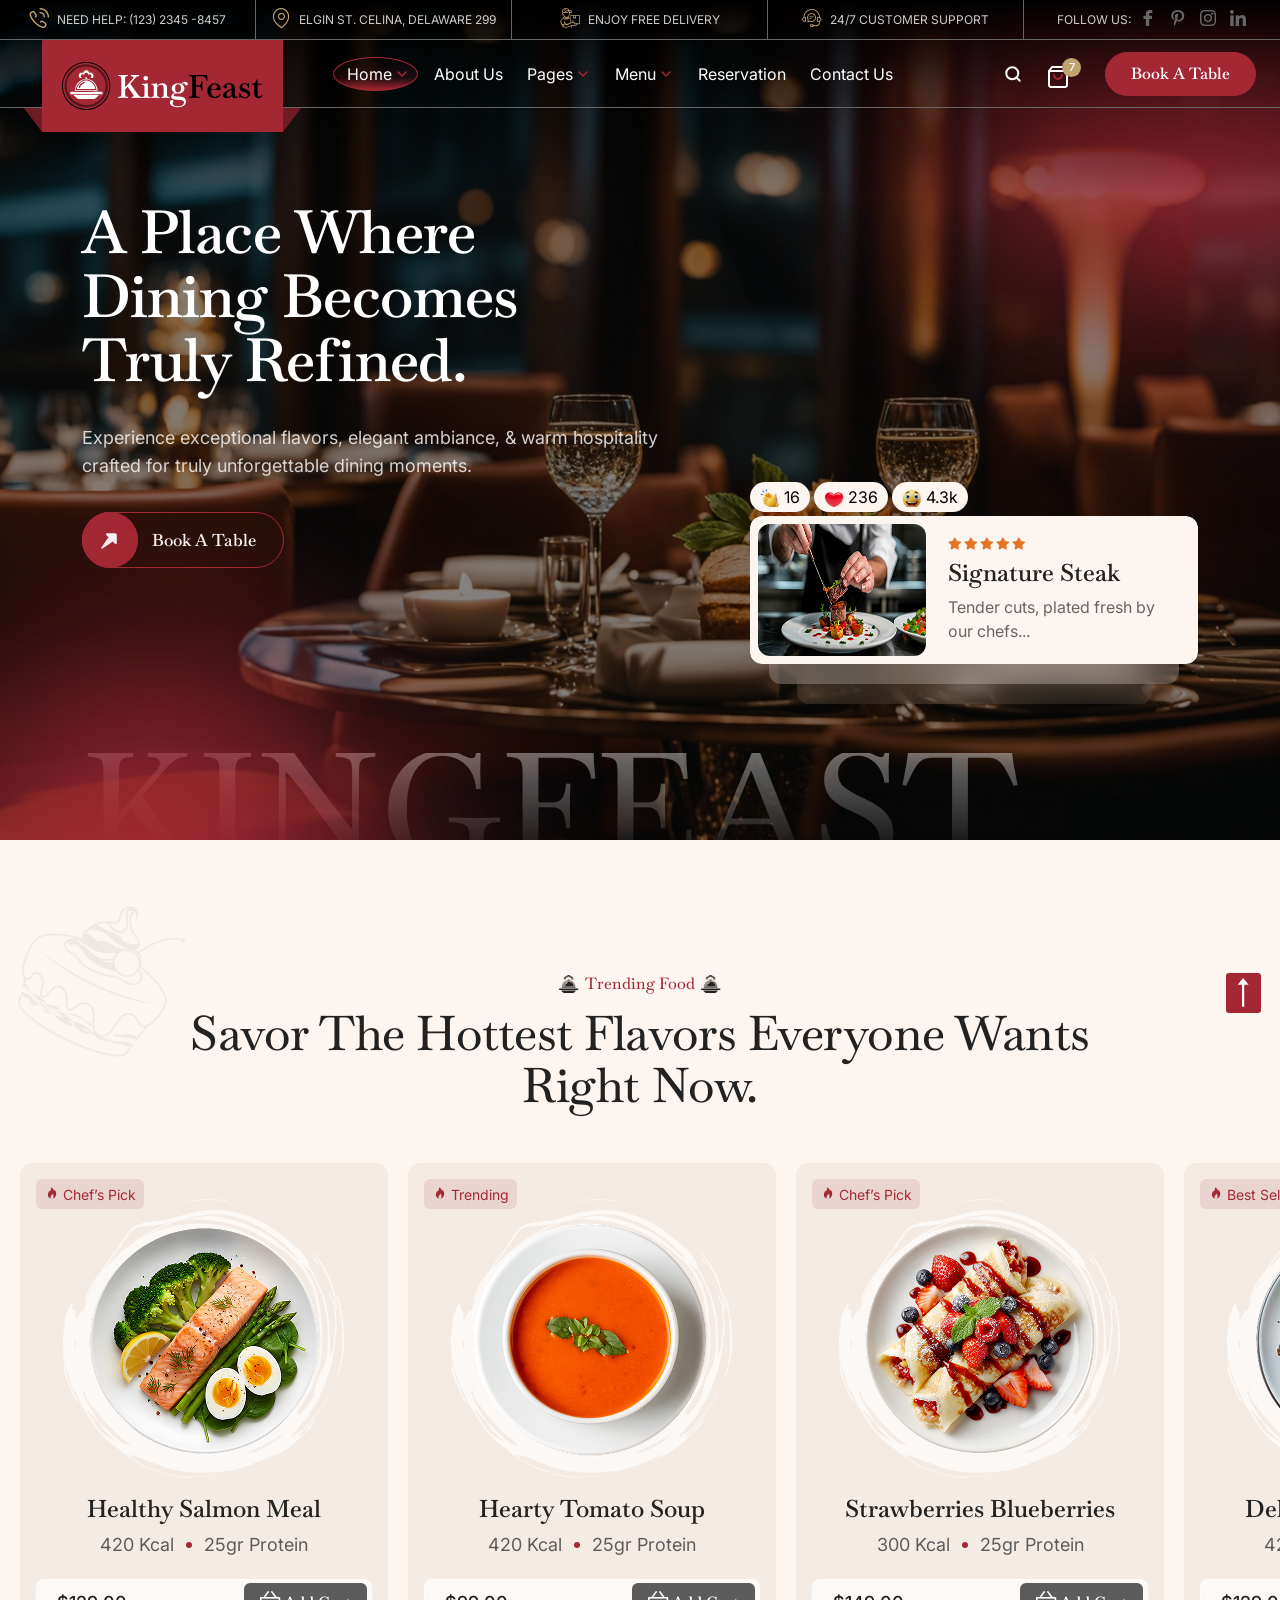
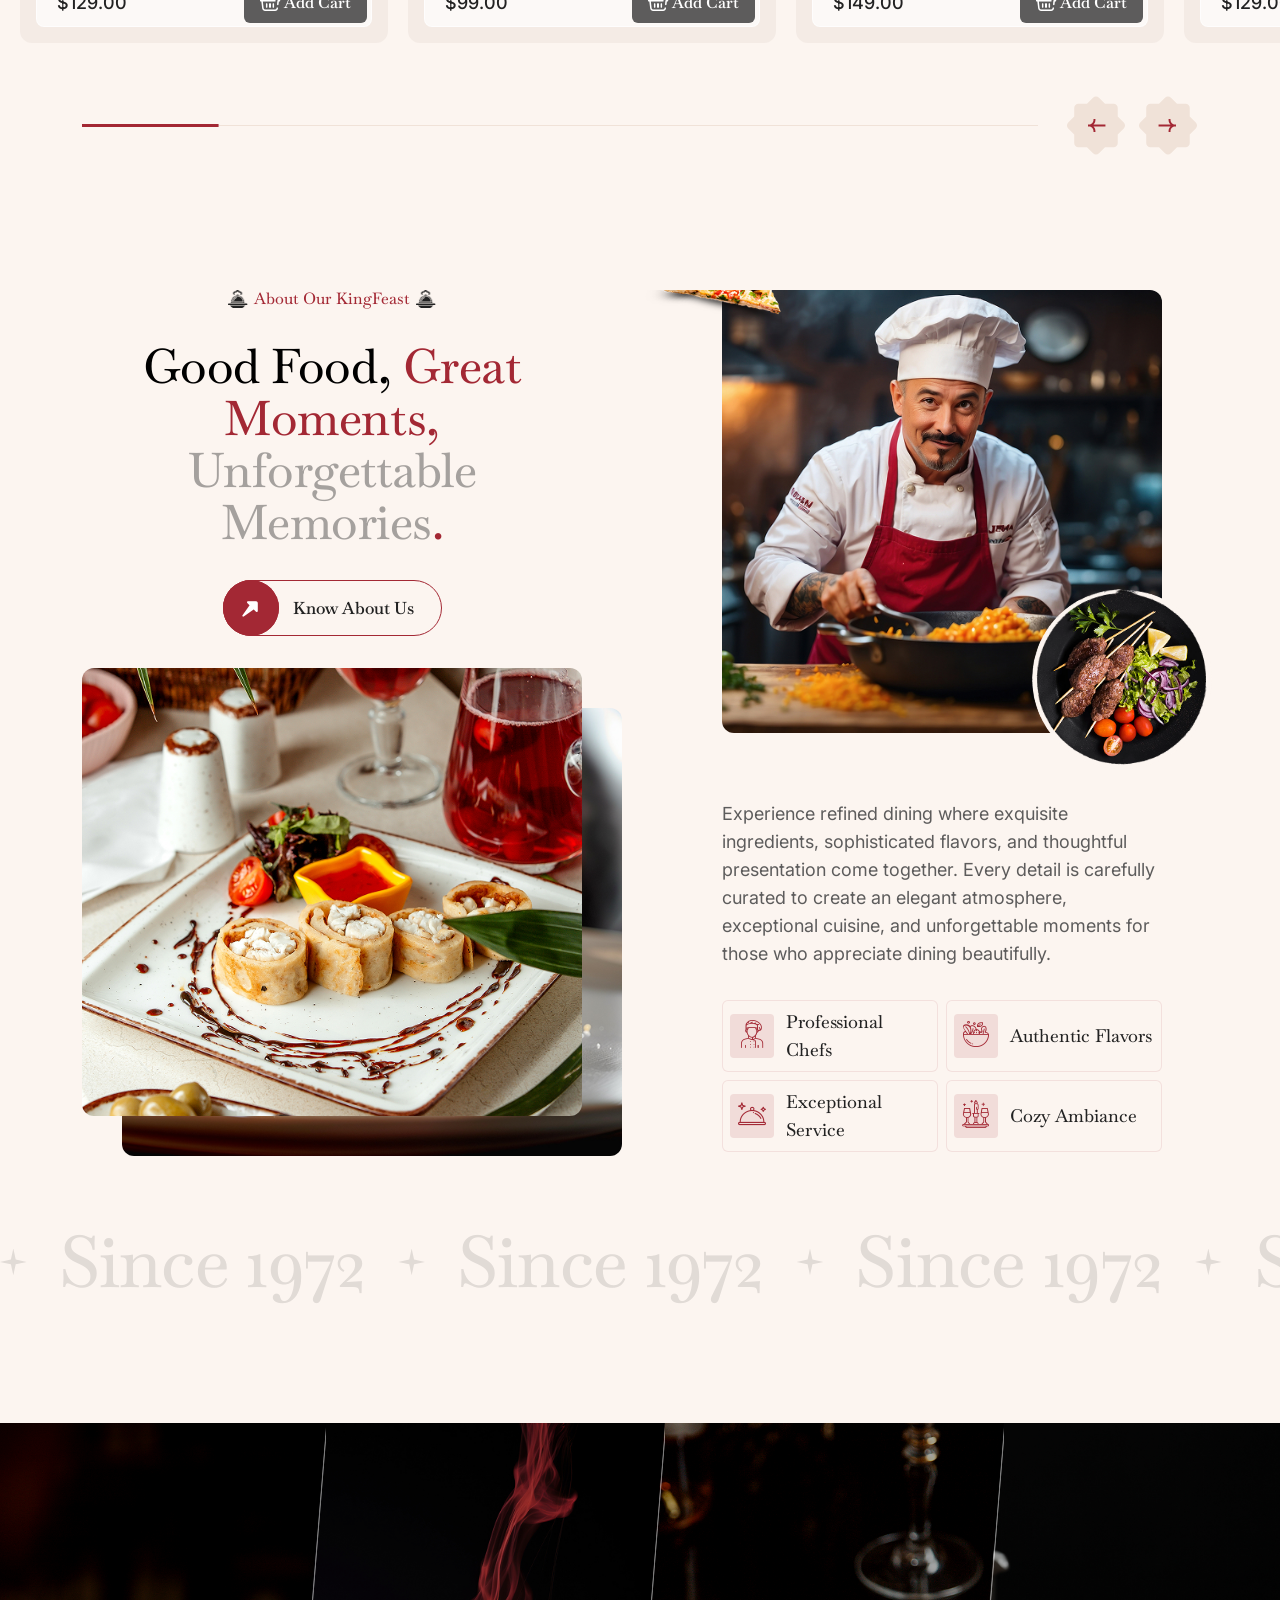
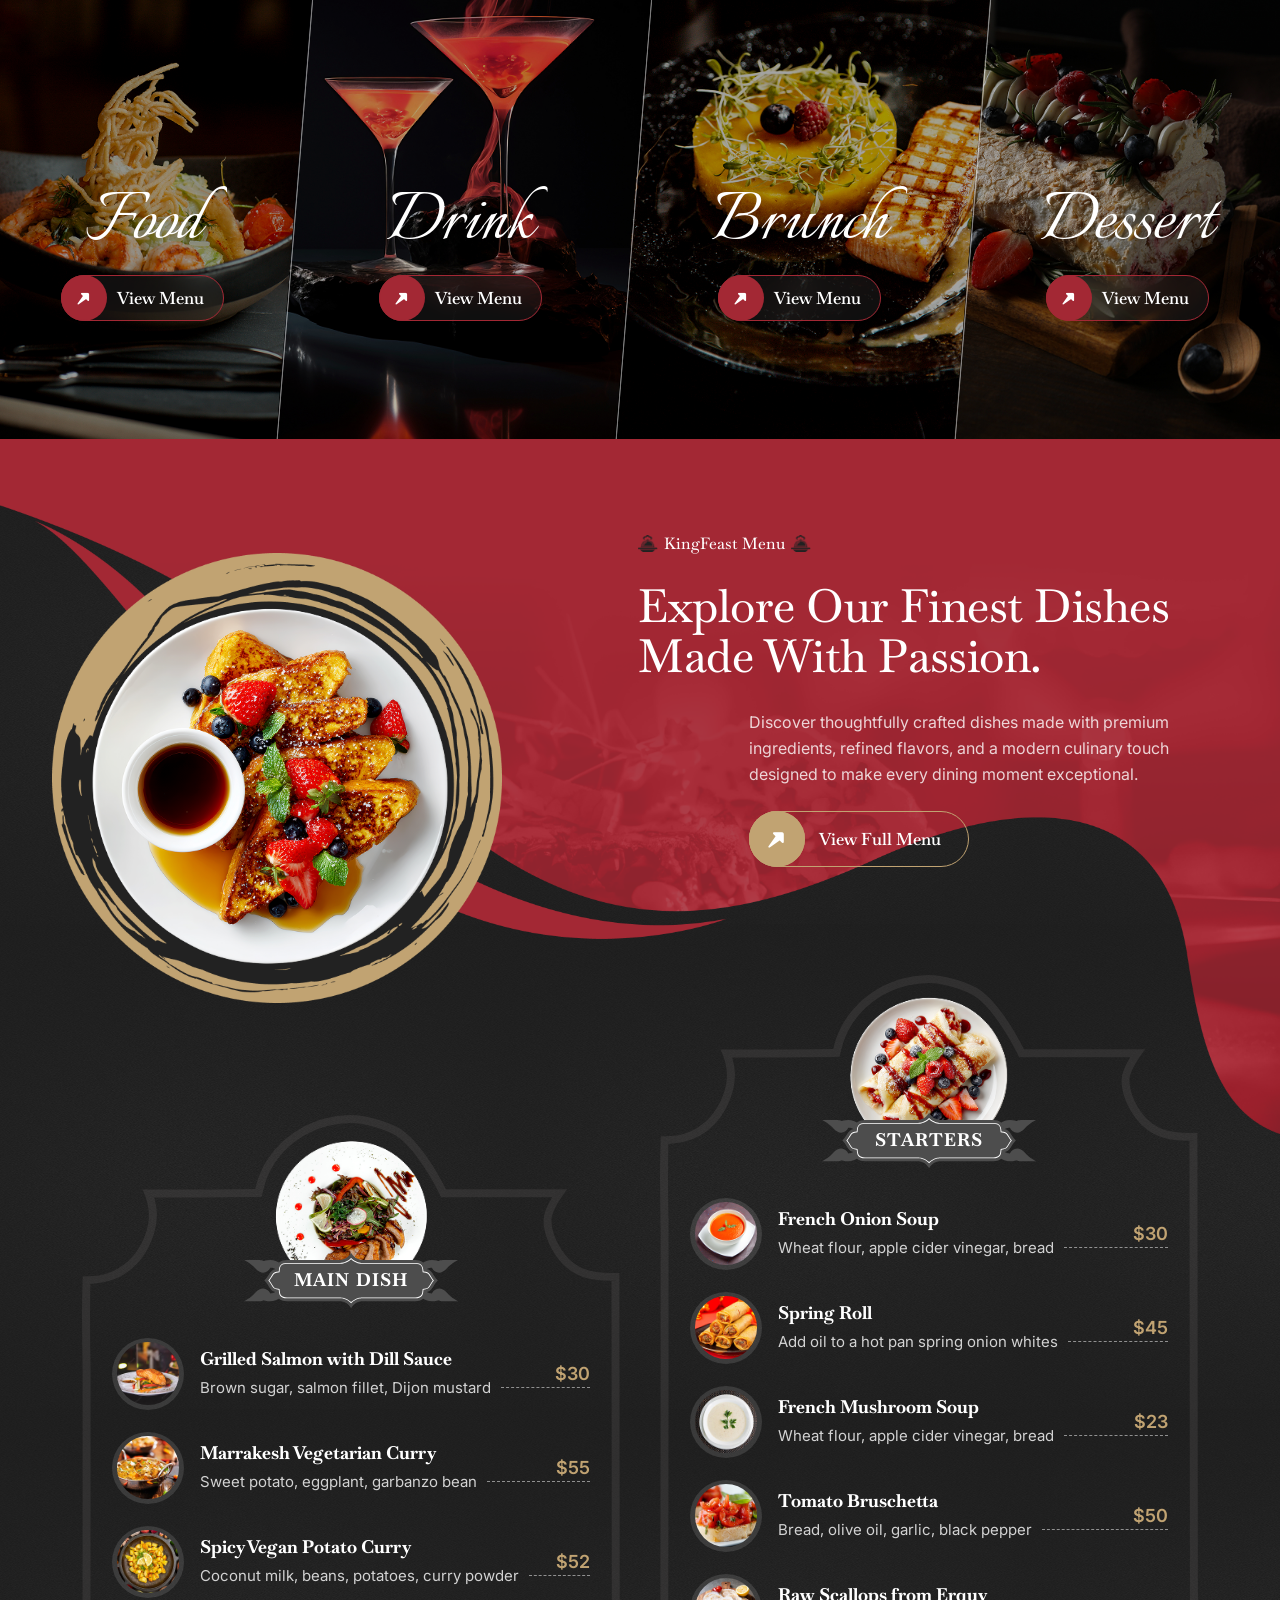
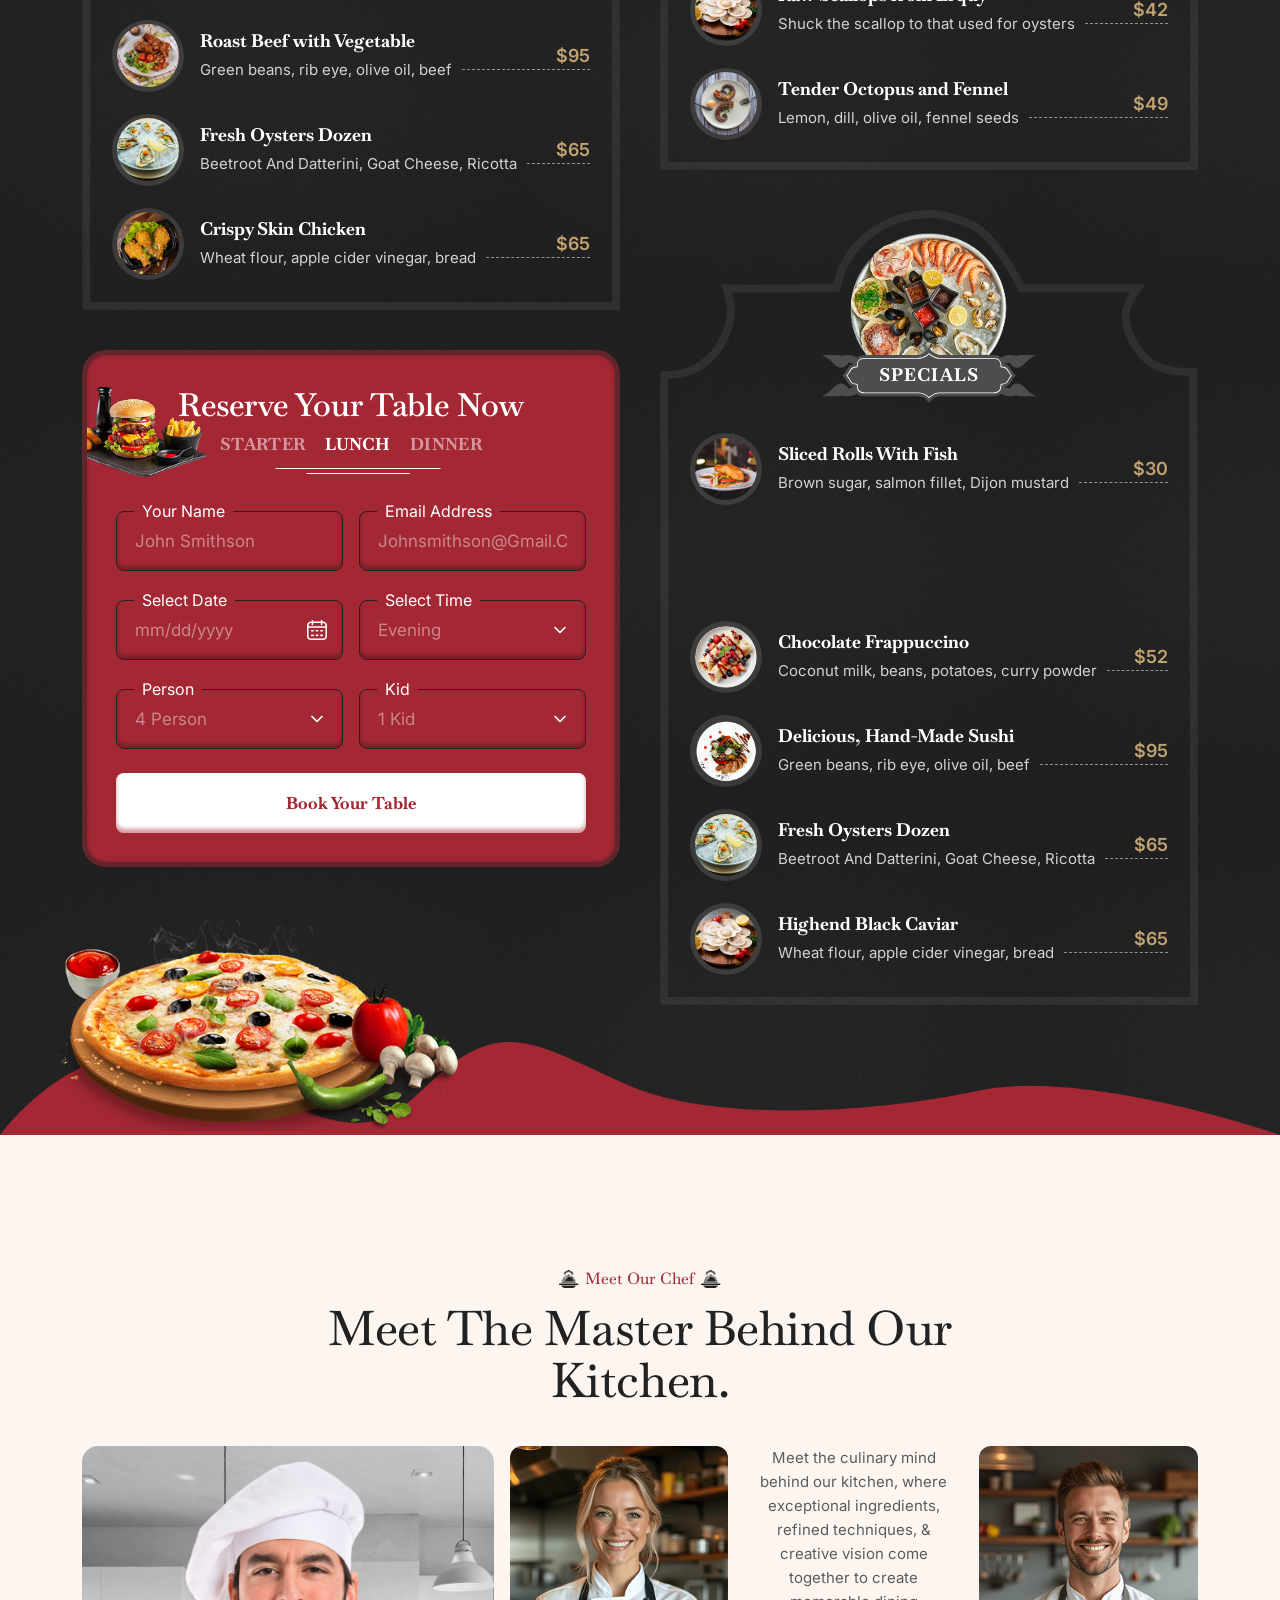
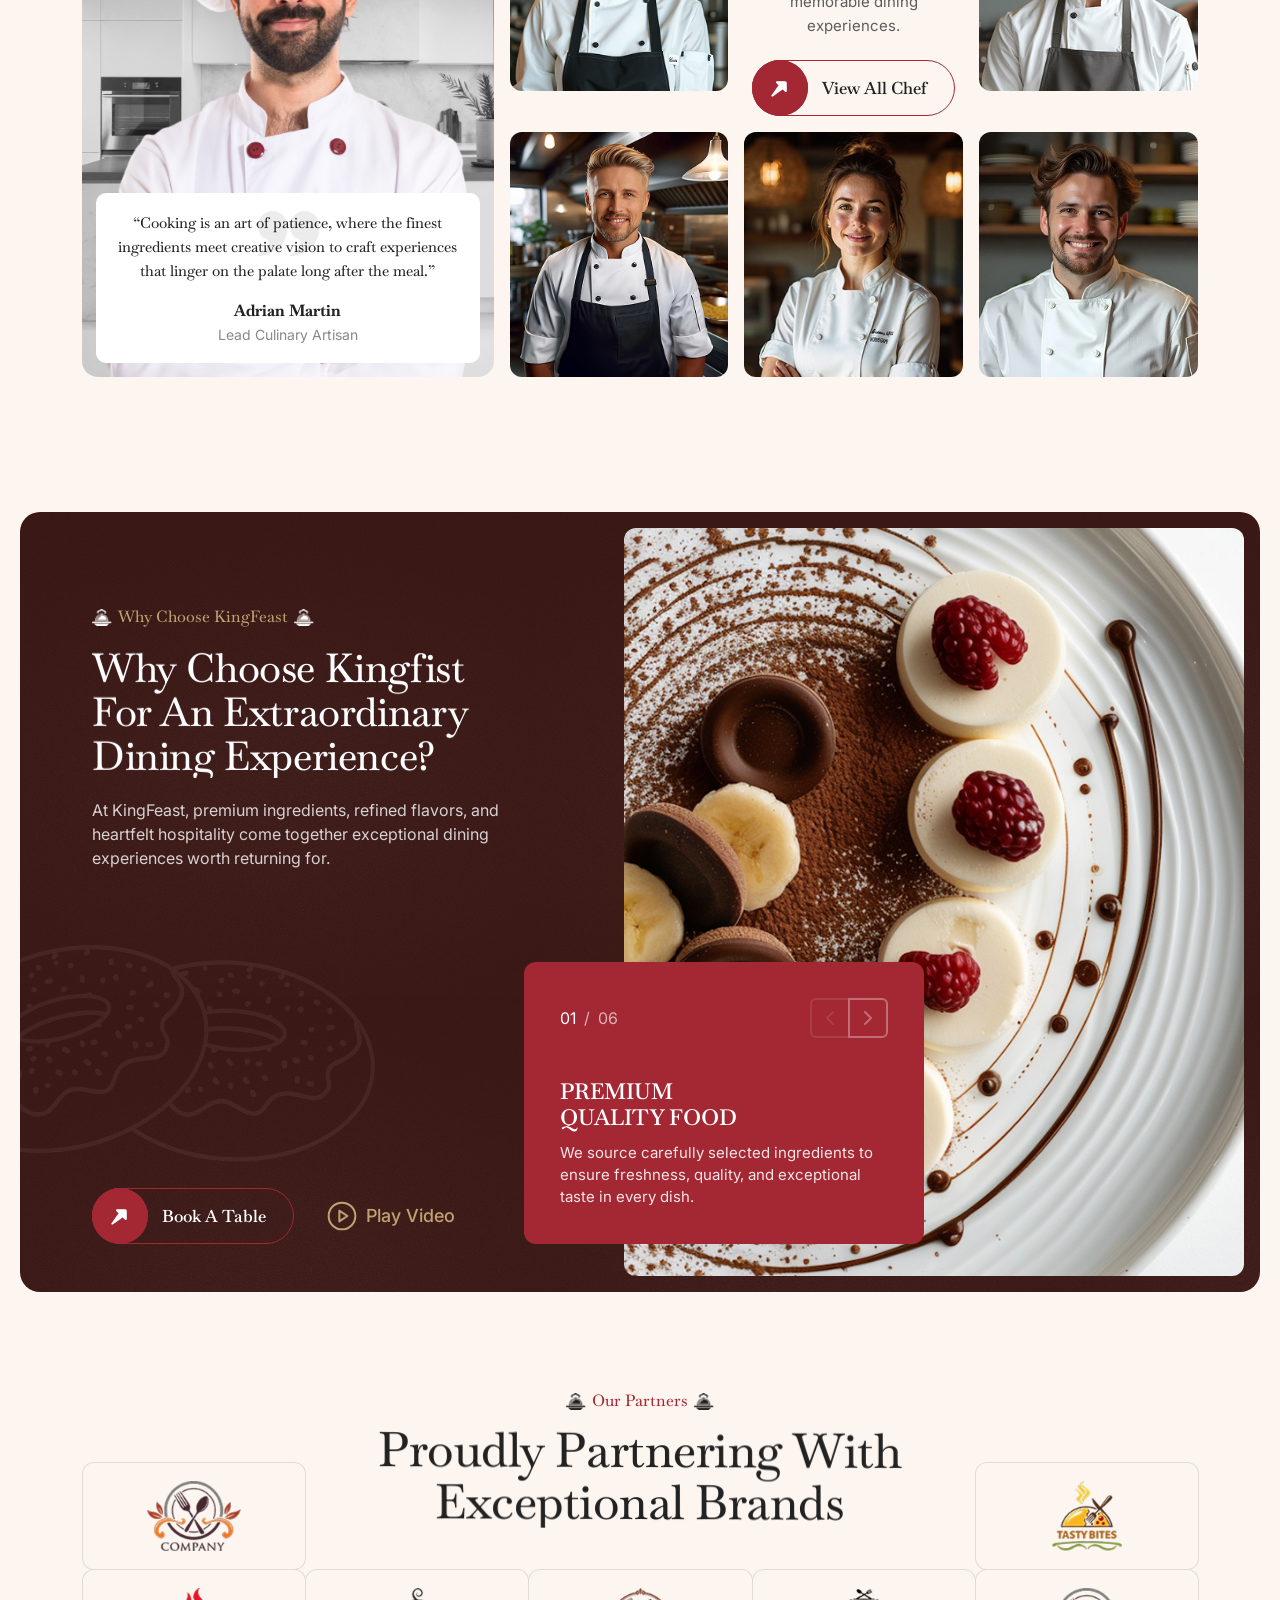
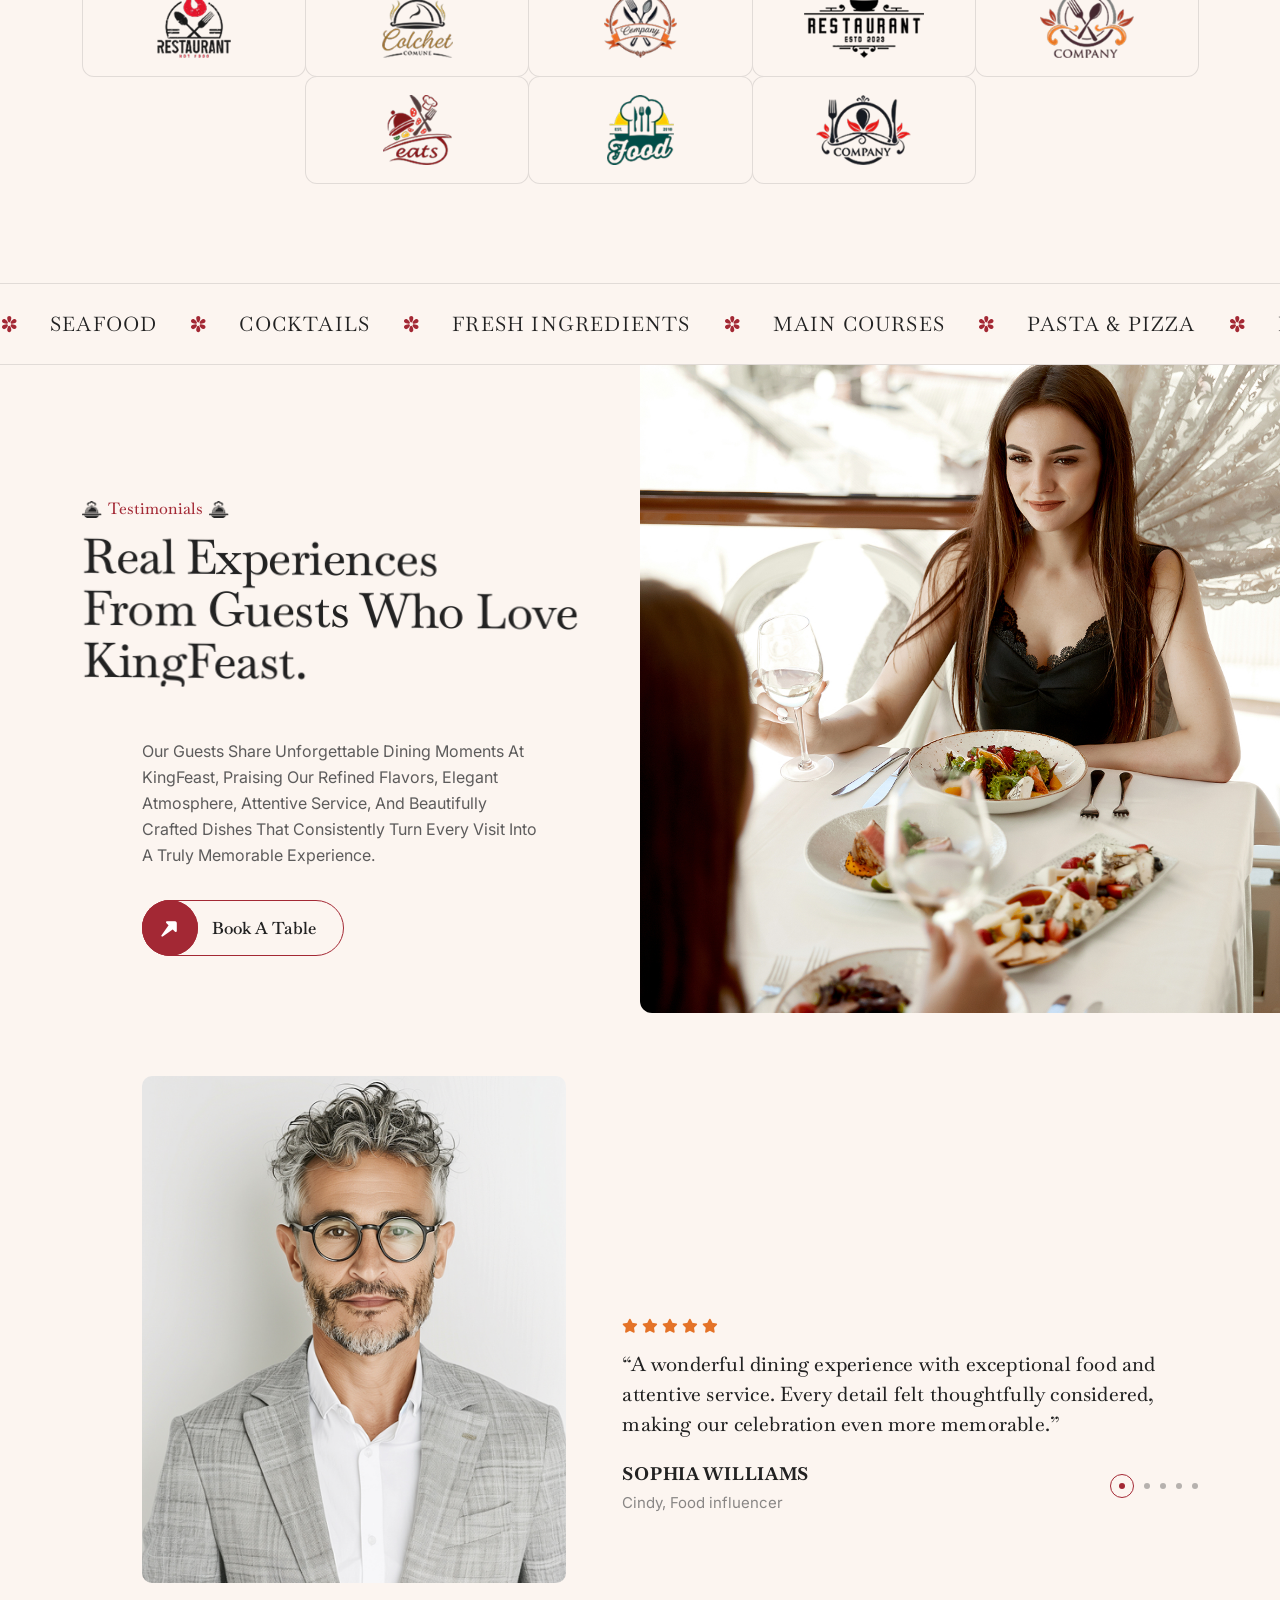
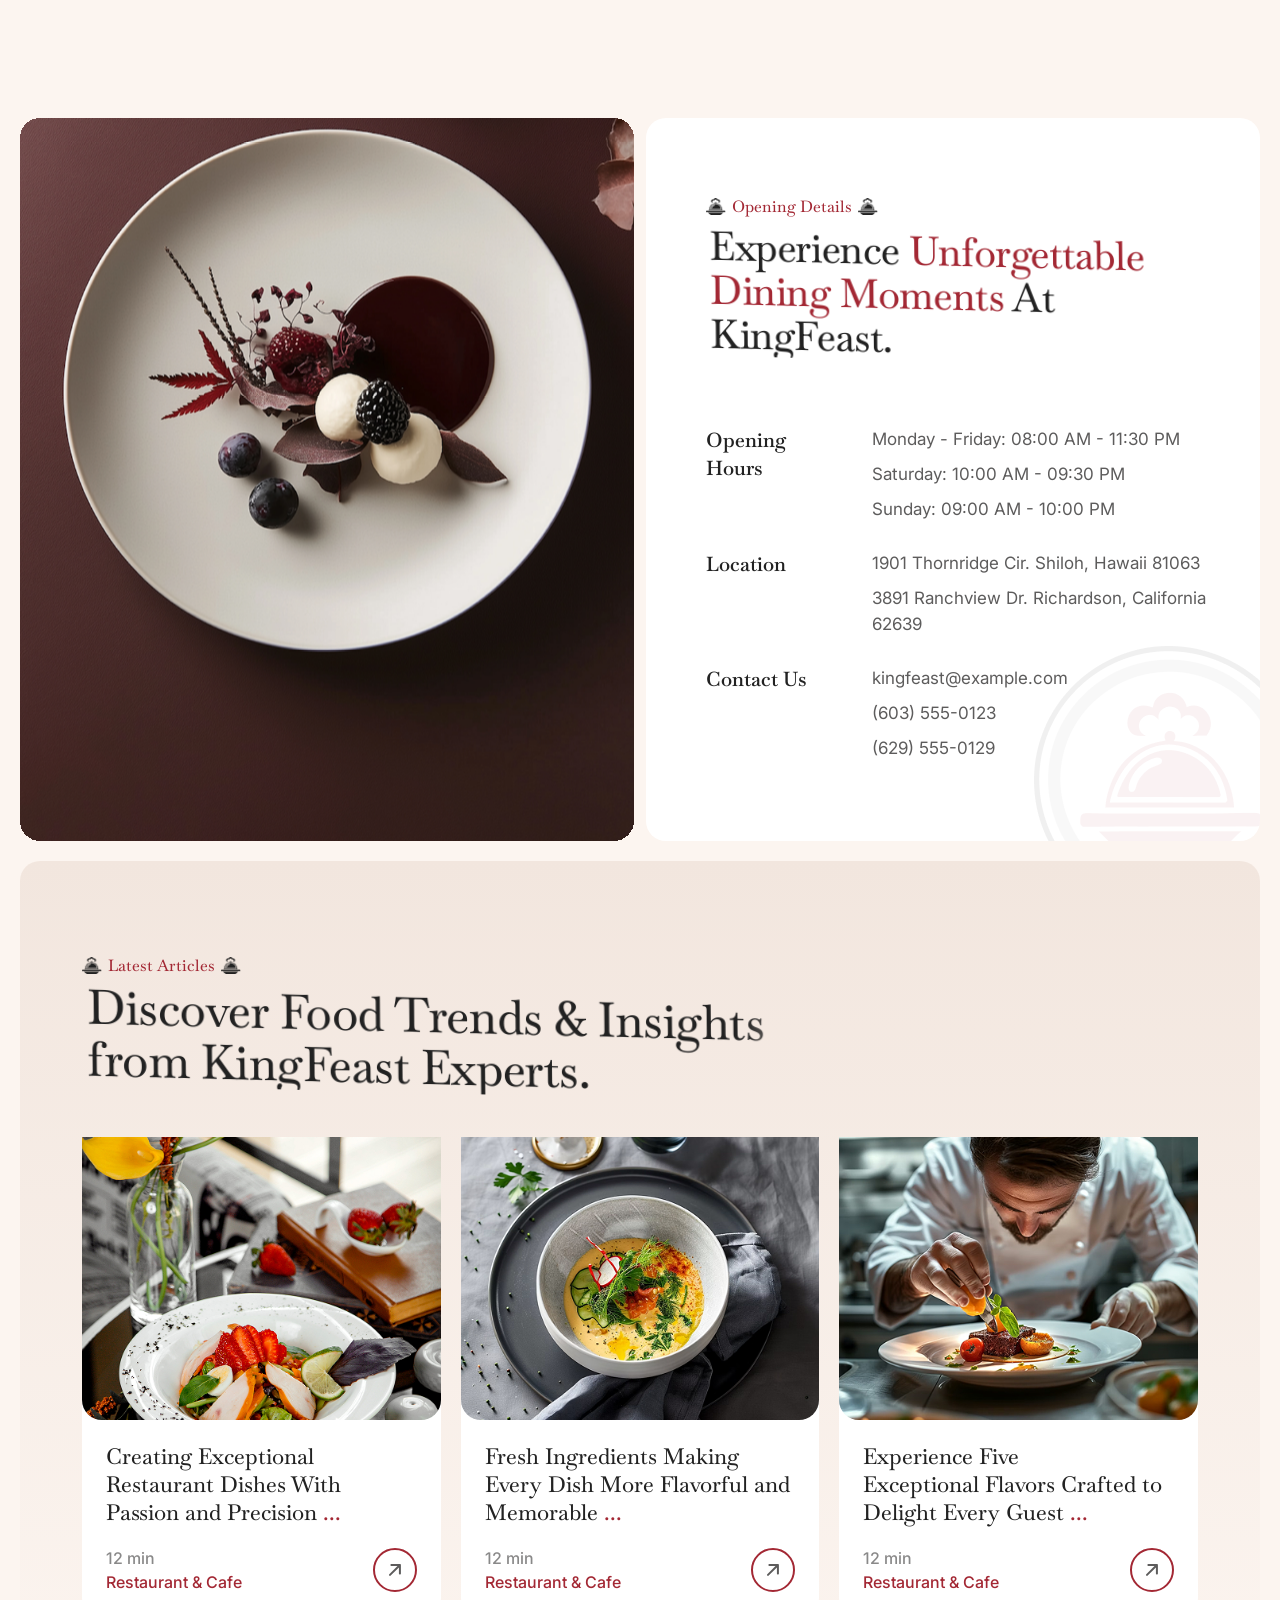
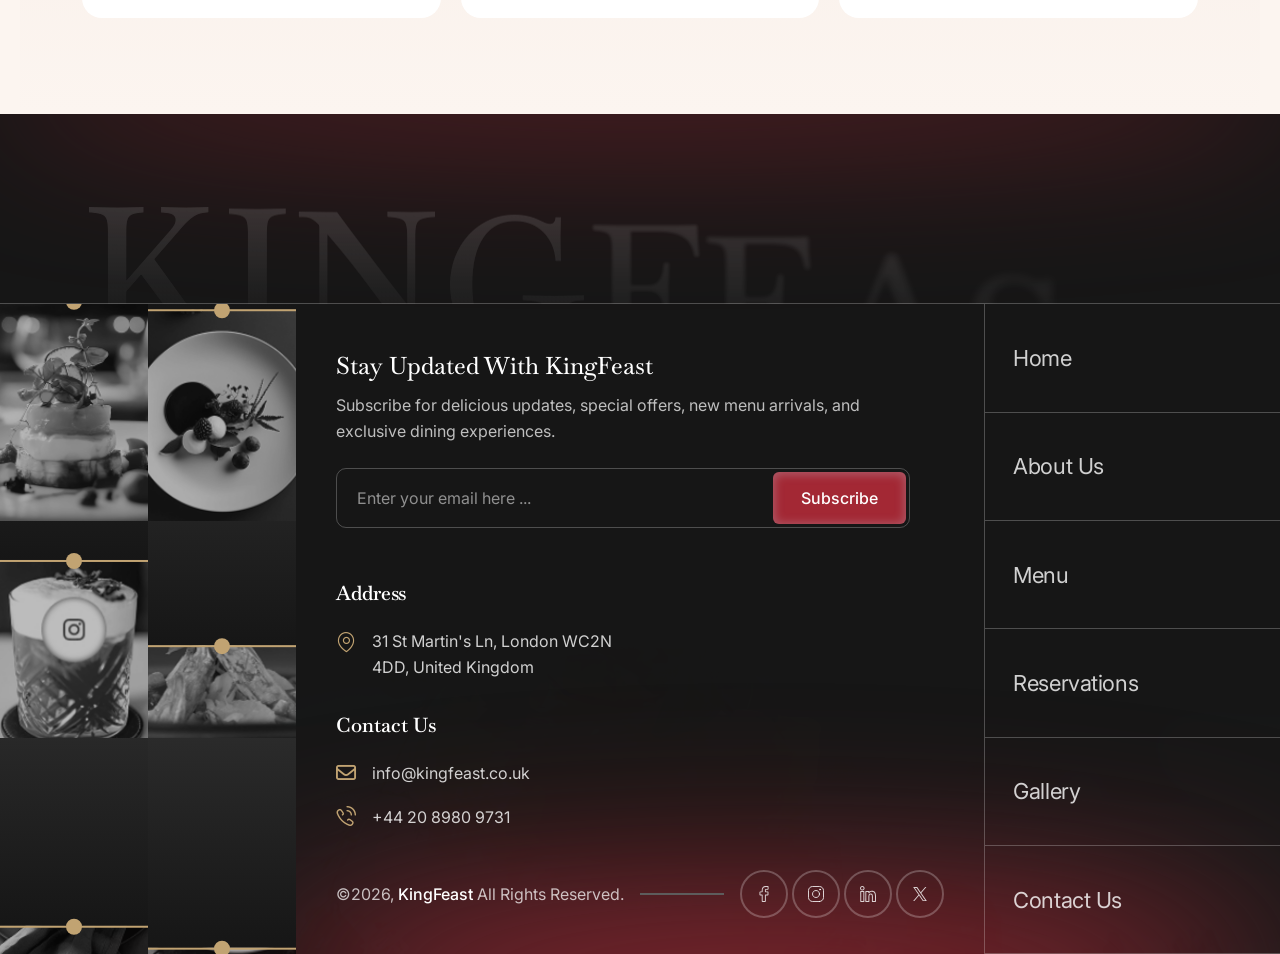
==== commit c9122422: "home-1 designer issue solved" ====
--- a/index.html
+++ b/index.html
@@ -680,7 +680,7 @@
                                 <div class="btn-elm wow fadeInUp2">
                                     <a href="#" class="kf-pr-btn-1 has-dark">
                                         <span class="bg"></span>
-                                        <span class="icon"><span class="arrow"><i class="flaticon-send"></i></span><span class="circle"></span></span>
+                                        <span class="icon"><span class="arrow"><i class="flaticon-send flaticon"></i></span><span class="circle"></span></span>
                                         <span class="text">Know About Us</span>
                                     </a>
                                 </div>
@@ -804,7 +804,7 @@
                             <h3 class="kf-categories-1-card-title">Food</h3>
                             <a href="#" class="kf-pr-btn-1 is-sm">
                                 <span class="bg"></span>
-                                <span class="icon"><span class="arrow"><i class="flaticon-send"></i></span><span class="circle"></span></span>
+                                <span class="icon"><span class="arrow"><i class="flaticon-send flaticon"></i></span><span class="circle"></span></span>
                                 <span class="text">View Menu</span>
                             </a>
                         </div>
@@ -818,7 +818,7 @@
                             <h3 class="kf-categories-1-card-title">Drink</h3>
                             <a href="#" class="kf-pr-btn-1 is-sm">
                                 <span class="bg"></span>
-                                <span class="icon"><span class="arrow"><i class="flaticon-send"></i></span><span class="circle"></span></span>
+                                <span class="icon"><span class="arrow"><i class="flaticon-send flaticon"></i></span><span class="circle"></span></span>
                                 <span class="text">View Menu</span>
                             </a>
                         </div>
@@ -832,7 +832,7 @@
                             <h3 class="kf-categories-1-card-title">Brunch</h3>
                             <a href="#" class="kf-pr-btn-1 is-sm">
                                 <span class="bg"></span>
-                                <span class="icon"><span class="arrow"><i class="flaticon-send"></i></span><span class="circle"></span></span>
+                                <span class="icon"><span class="arrow"><i class="flaticon-send flaticon"></i></span><span class="circle"></span></span>
                                 <span class="text">View Menu</span>
                             </a>
                         </div>
@@ -846,7 +846,7 @@
                             <h3 class="kf-categories-1-card-title">Dessert</h3>
                             <a href="#" class="kf-pr-btn-1 is-sm">
                                 <span class="bg"></span>
-                                <span class="icon"><span class="arrow"><i class="flaticon-send"></i></span><span class="circle"></span></span>
+                                <span class="icon"><span class="arrow"><i class="flaticon-send flaticon"></i></span><span class="circle"></span></span>
                                 <span class="text">View Menu</span>
                             </a>
                         </div>
@@ -928,7 +928,7 @@
                                 <div class="btn-elm wow fadeInUp2">
                                     <a href="menu.html" class="kf-pr-btn-1">
                                         <span class="bg"></span>
-                                        <span class="icon"><span class="arrow"><i class="flaticon-send"></i></span><span class="circle"></span></span>
+                                        <span class="icon"><span class="arrow"><i class="flaticon-send flaticon"></i></span><span class="circle"></span></span>
                                         <span class="text">View Full Menu</span>
                                     </a>
                                 </div>
@@ -1412,7 +1412,8 @@
                                 <div class="btn-elm">
                                     <a href="team.html" class="kf-pr-btn-1 has-dark">
                                         <span class="bg"></span>
-                                        <span class="icon"><span class="arrow"><i class="flaticon-send"></i></span><span class="circle"></span></span>
+                                        <span class="icon"><span class="arrow">
+                                            <i class="flaticon-send flaticon"></i></span><span class="circle"></span></span>
                                         <span class="text">View All Chef</span>
                                     </a>
                                 </div>
@@ -1524,7 +1525,7 @@
                         <div class="btn-elm wow fadeInUp2">
                             <a href="reservation.html" class="kf-pr-btn-1">
                                 <span class="bg"></span>
-                                <span class="icon"><span class="arrow"><i class="flaticon-send"></i></span><span class="circle"></span></span>
+                                <span class="icon"><span class="arrow"><i class="flaticon-send flaticon"></i></span><span class="circle"></span></span>
                                 <span class="text">Book A Table</span>
                             </a>
                         </div>
@@ -1852,7 +1853,7 @@
                             <div class="btn-elm wow fadeInUp2">
                                 <a href="reservation.html" class="kf-pr-btn-1 has-dark">
                                     <span class="bg"></span>
-                                    <span class="icon"><span class="arrow"><i class="flaticon-send"></i></span><span class="circle"></span></span>
+                                    <span class="icon"><span class="arrow"><i class="flaticon-send flaticon"></i></span><span class="circle"></span></span>
                                     <span class="text">Book A Table</span>
                                 </a>
                             </div>
@@ -2091,7 +2092,7 @@
                         <div class="btn-elm wow fadeInRight2">
                             <a href="blog.html" class="kf-pr-btn-1 has-dark">
                                 <span class="bg"></span>
-                                <span class="icon"><span class="arrow"><i class="flaticon-send"></i></span><span class="circle"></span></span>
+                                <span class="icon"><span class="arrow"><i class="flaticon-send flaticon"></i></span><span class="circle"></span></span>
                                 <span class="text">Explore All Blog</span>
                             </a>
                         </div>
--- a/assets/css/main.css
+++ b/assets/css/main.css
@@ -1855,6 +1855,7 @@
   overflow: hidden;
   background: var(--kf-clr-pr-1);
   color: #fff;
+  font-size: 24px;
 }
 .kf-pr-btn-1 .arrow {
   position: relative;
@@ -1909,7 +1910,7 @@
   margin: 1px;
 }
 .kf-pr-btn-1.is-sm .arrow {
-  font-size: 14px;
+  font-size: 18px;
 }
 .kf-pr-btn-1.is-sm:hover .bg {
   width: 100%;
@@ -5636,6 +5637,15 @@
   aspect-ratio: 1/1;
   border-radius: 50%;
 }
+.kf-menu-1-card-img.is-ani {
+  opacity: 0;
+  rotate: 45deg;
+}
+.kf-menu-1-card-img.is-ani.is-in {
+  opacity: 1;
+  rotate: 0deg;
+  transition: opacity 0.9s cubic-bezier(0.18, 0.82, 0.41, 1), rotate 1.1s cubic-bezier(0.18, 0.82, 0.41, 1);
+}
 .kf-menu-1-card-tag {
   position: absolute;
   top: 67.8%;
